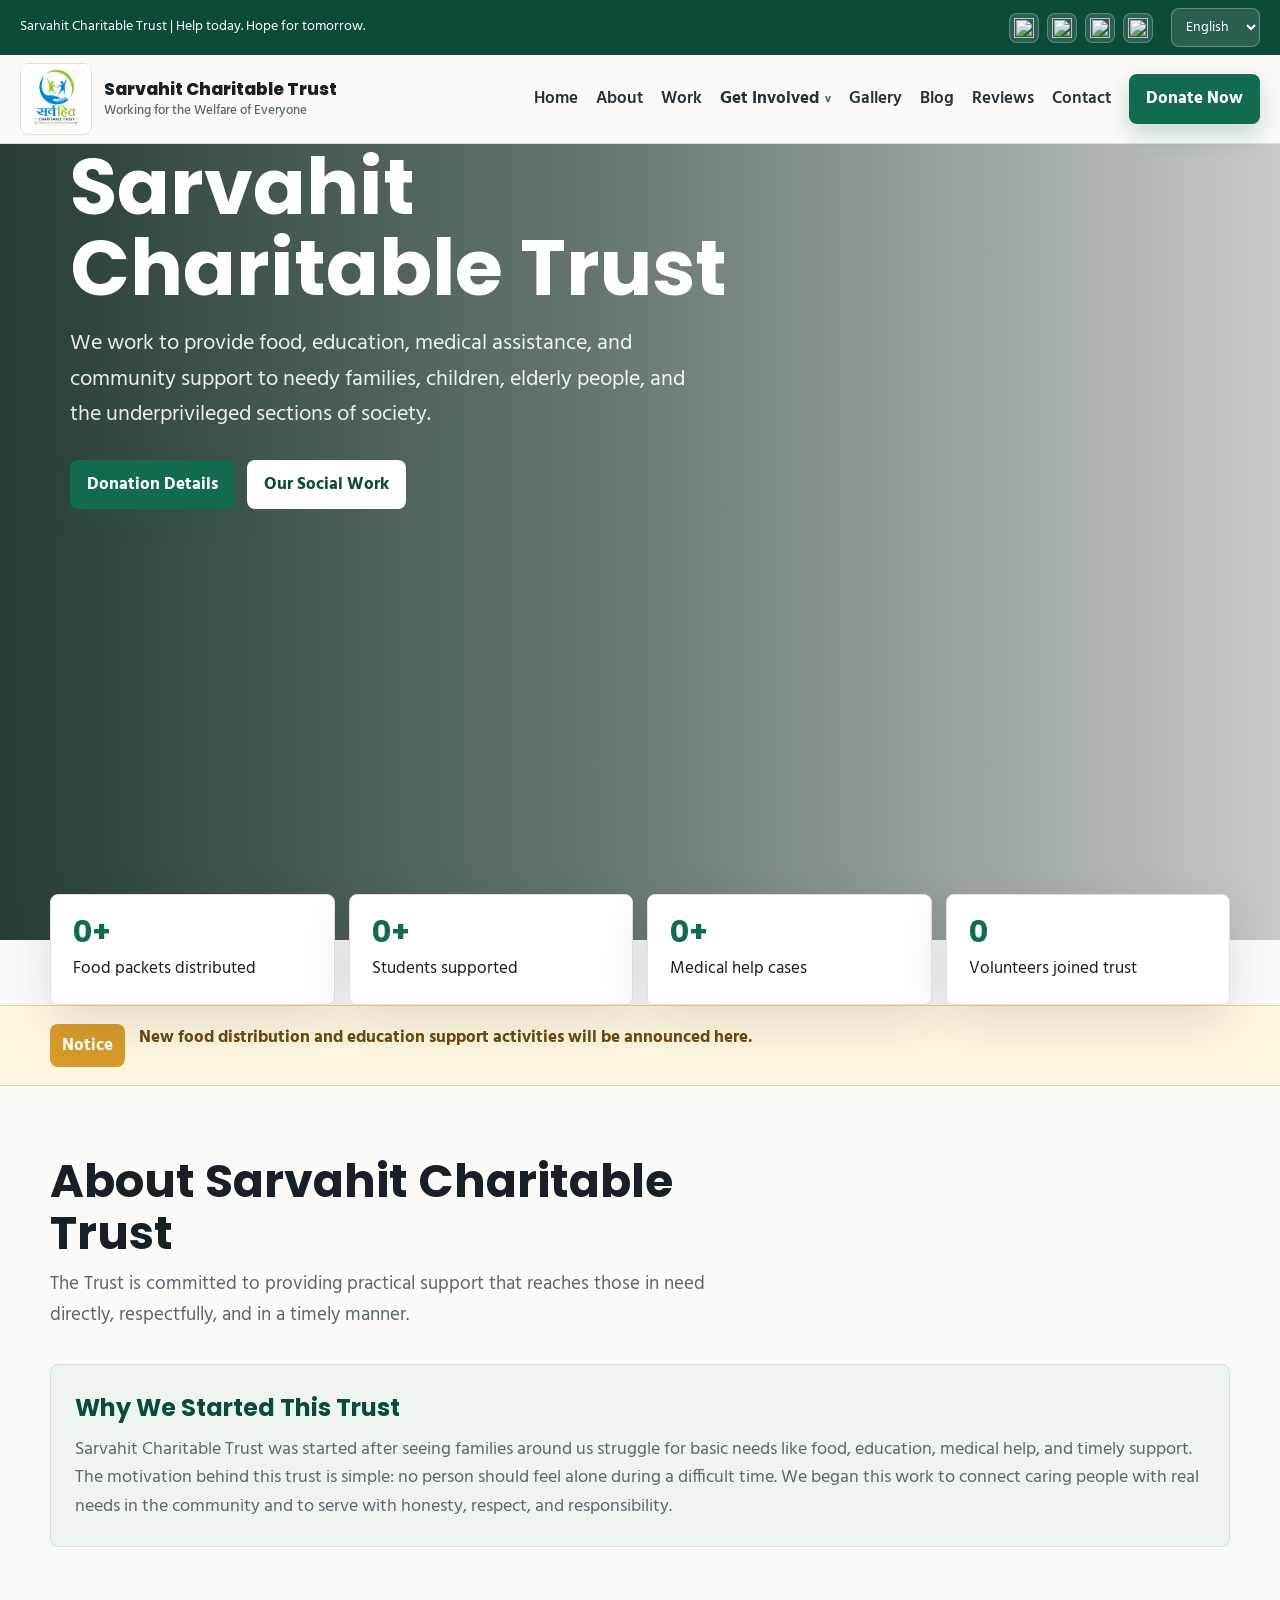
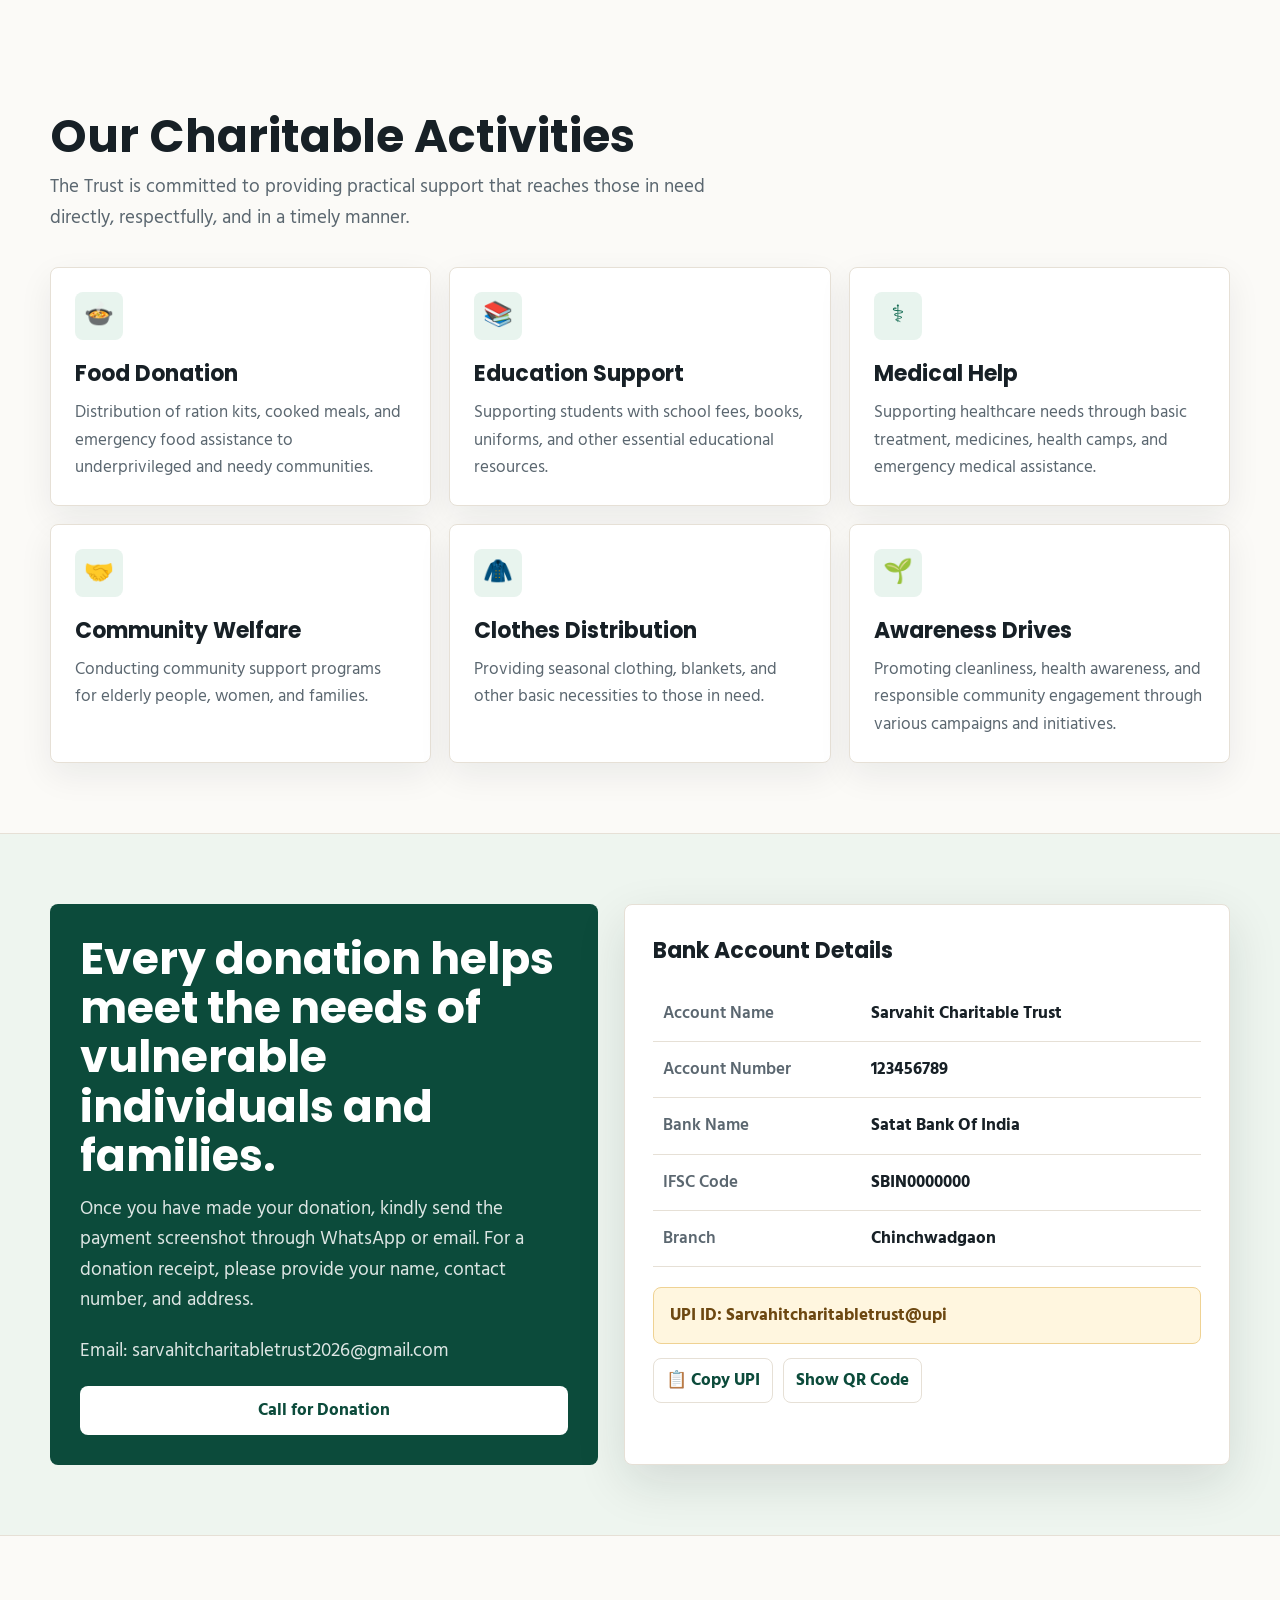
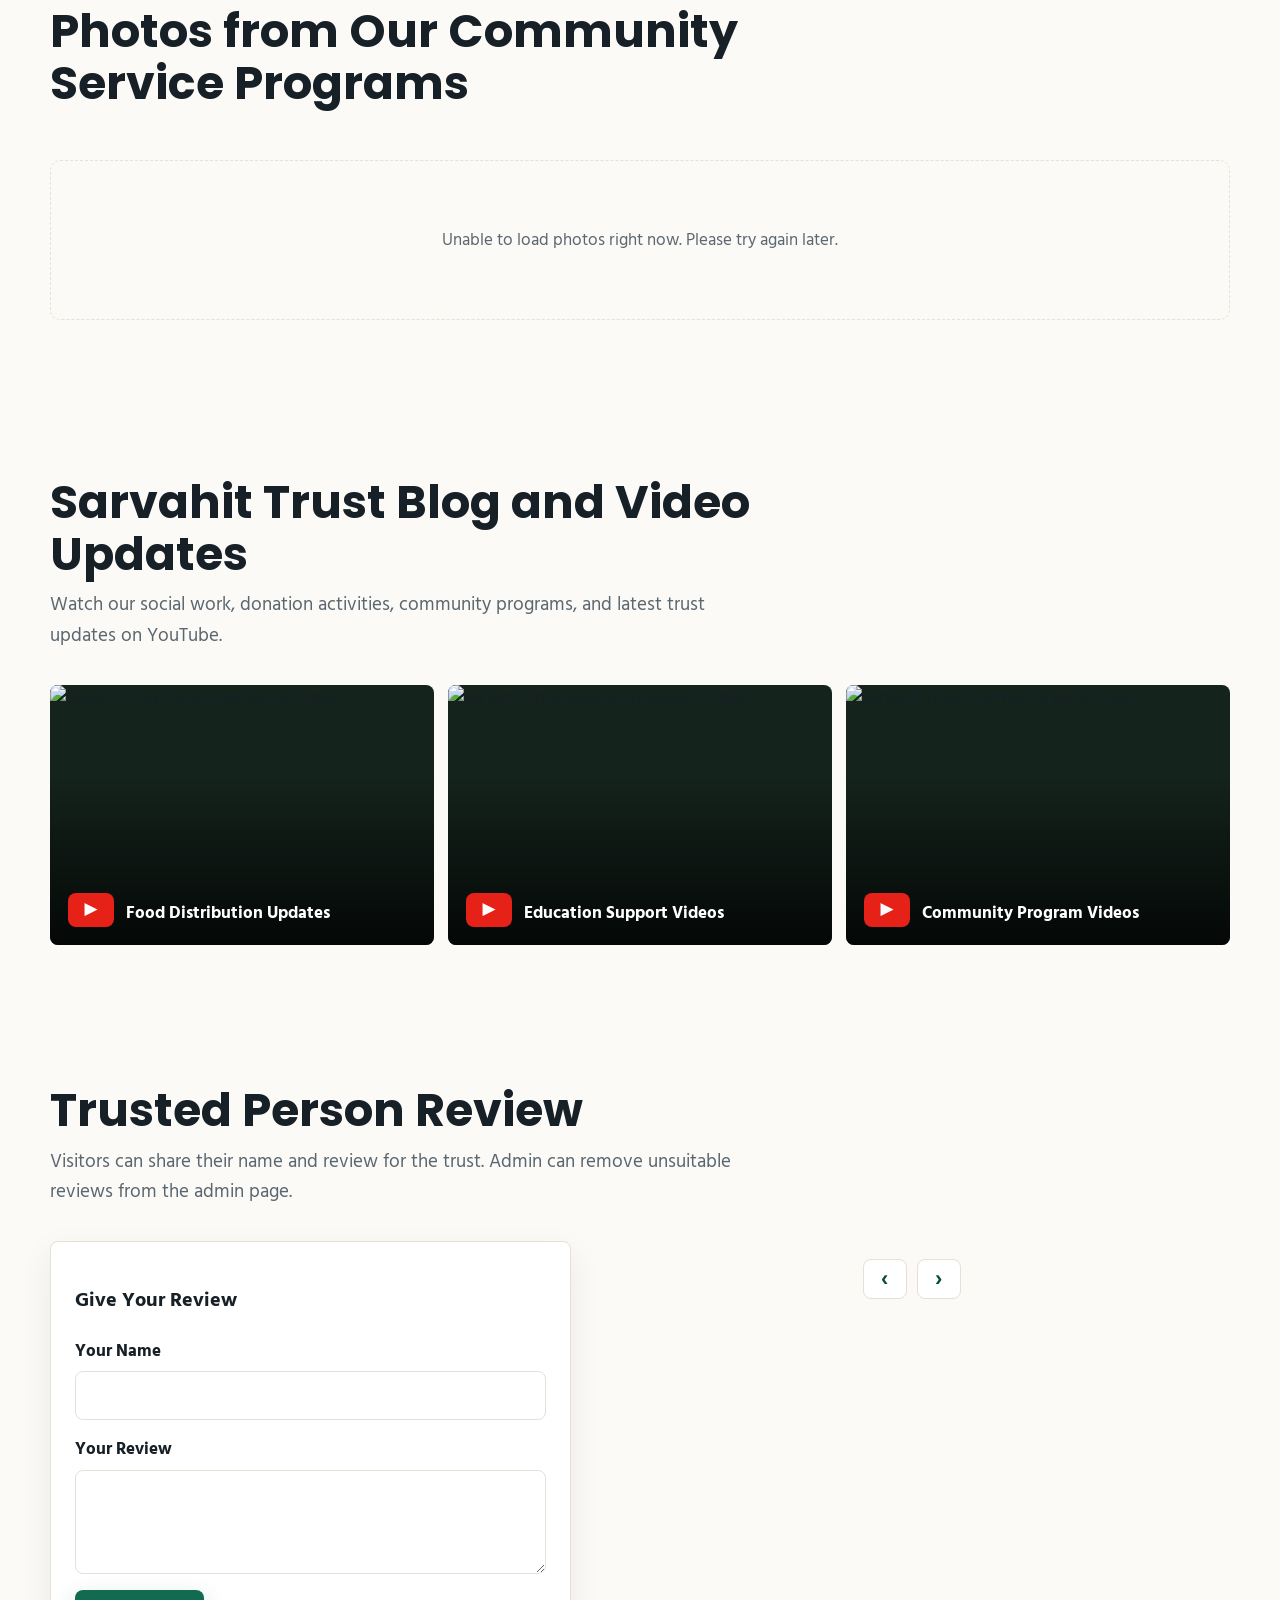
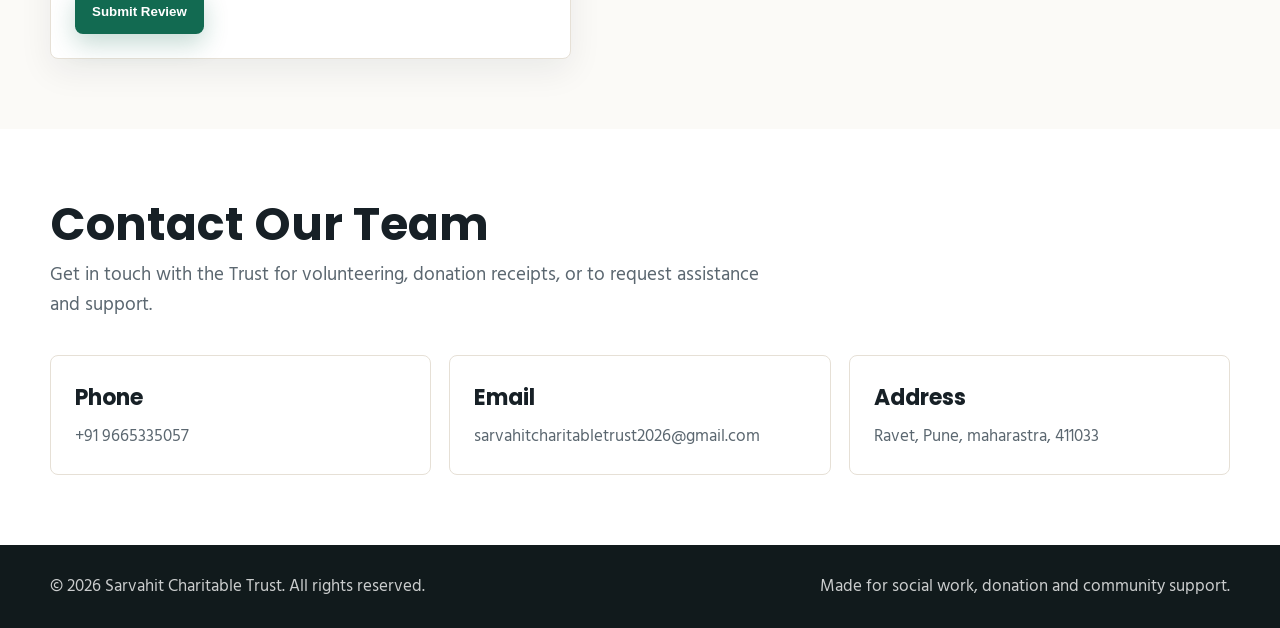
==== outputs/index.html @ 6c719c3c "Update Update" ====
<!DOCTYPE html>
<html lang="hi">
<head>
  <meta charset="UTF-8" />
  <meta name="viewport" content="width=device-width, initial-scale=1.0" />
  <title>Sarvahit Charitable Trust</title>
  <meta name="description" content="Sarvahit Charitable Trust - social work, education support, food donation, health help, and community welfare." />
  <link rel="preconnect" href="https://fonts.googleapis.com">
  <link rel="preconnect" href="https://fonts.gstatic.com" crossorigin>
  <link href="https://fonts.googleapis.com/css2?family=Hind:wght@400;500;600;700&family=Poppins:wght@500;600;700;800&display=swap" rel="stylesheet">
  <style>
    :root {
      --ink: #172026;
      --muted: #5b6770;
      --paper: #fbfaf7;
      --panel: #ffffff;
      --green: #126a51;
      --green-dark: #0c4b3b;
      --gold: #d89a2b;
      --rose: #b94b5f;
      --line: #e6e0d6;
      --shadow: 0 18px 50px rgba(20, 30, 36, 0.12);
    }

    * {
      box-sizing: border-box;
    }

    html {
      scroll-behavior: smooth;
    }

    body {
      margin: 0;
      color: var(--ink);
      background: var(--paper);
      font-family: "Hind", system-ui, sans-serif;
      font-size: 17px;
      line-height: 1.6;
    }

    a {
      color: inherit;
      text-decoration: none;
      transition: color 0.2s ease, background-color 0.2s ease, border-color 0.2s ease, transform 0.2s ease;
    }

    a:hover,
    a:focus {
      color: var(--green);
      outline: none;
    }

    .topbar {
      background: var(--green-dark);
      color: #fff;
      font-size: 14px;
      padding: 8px 20px;
    }

    .topbar-inner {
      max-width: 1408px;
      margin: 0 auto;
      display: flex;
      align-items: center;
      justify-content: space-between;
      gap: 14px;
    }

    header {
      position: sticky;
      top: 0;
      z-index: 20;
      background: rgba(251, 250, 247, 0.92);
      backdrop-filter: blur(14px);
      border-bottom: 1px solid var(--line);
      overflow: visible;
    }

    .nav-logo {
      width: 72px;
      height: 72px;
      display: block;
      object-fit: contain;
      padding: 4px;
      border: 1px solid var(--line);
      border-radius: 8px;
      background: #fff;
      flex: 0 0 auto;
    }

    .nav {
      max-width: 1408px;
      margin: 0 auto;
      padding: 8px 20px;
      display: flex;
      align-items: center;
      justify-content: space-between;
      gap: 18px;
    }

    .brand {
      display: flex;
      align-items: center;
      gap: 12px;
      font-family: "Poppins", system-ui, sans-serif;
      font-weight: 800;
      letter-spacing: 0;
    }

    .brand small {
      display: block;
      font-family: "Hind", system-ui, sans-serif;
      font-weight: 500;
      color: var(--muted);
      font-size: 13px;
      margin-top: -2px;
    }

    .nav-links {
      display: flex;
      align-items: center;
      gap: 18px;
      color: #263238;
      font-weight: 600;
      white-space: nowrap;
    }

    .dropdown {
      position: relative;
    }

    .dropdown summary {
      min-height: 44px;
      display: inline-flex;
      align-items: center;
      gap: 6px;
      list-style: none;
      cursor: pointer;
      font-weight: 700;
      transition: color 0.2s ease, background-color 0.2s ease;
    }

    .dropdown:hover summary,
    .dropdown:focus-within summary {
      color: var(--green);
    }

    .dropdown:hover .dropdown-menu,
    .dropdown:focus-within .dropdown-menu,
    .dropdown[open] .dropdown-menu {
      display: grid;
    }

    .dropdown summary::-webkit-details-marker {
      display: none;
    }

    .dropdown summary::after {
      content: "v";
      color: var(--green);
      font-size: 11px;
      line-height: 1;
    }

    .dropdown-menu {
      position: absolute;
      top: 100%;
      left: 0;
      min-width: 190px;
      padding: 8px;
      display: none;
      gap: 4px;
      background: #fff;
      border: 1px solid var(--line);
      border-radius: 8px;
      box-shadow: var(--shadow);
      z-index: 30;
    }

    .dropdown-menu a {
      display: block;
      padding: 10px 12px;
      border-radius: 6px;
      color: var(--ink);
      font-weight: 700;
    }

    .dropdown-menu a:hover,
    .dropdown-menu a:focus {
      background: #eef5ef;
      color: var(--green-dark);
      outline: none;
    }

    .dropdown-menu a.is-disabled {
      color: #9aa3a8;
      background: #f3f1ed;
      pointer-events: none;
      cursor: not-allowed;
    }

    .social-links {
      display: inline-flex;
      align-items: center;
      gap: 8px;
    }

    .topbar-actions {
      display: inline-flex;
      align-items: center;
      gap: 18px;
      margin-left: auto;
    }

    .social-icon {
      width: 34px;
      height: 34px;
      border-radius: 8px;
      display: inline-grid;
      place-items: center;
      background: #fff;
      border: 1px solid var(--line);
      color: var(--green-dark);
      font-family: "Poppins", system-ui, sans-serif;
      font-size: 14px;
      font-weight: 800;
      line-height: 1;
    }

    .social-icon img {
      display: block;
      width: 22px;
      height: 22px;
      object-fit: contain;
    }

    .topbar .social-icon {
      width: 30px;
      height: 30px;
      background: rgba(255, 255, 255, 0.12);
      border-color: rgba(255, 255, 255, 0.25);
      color: #fff;
    }

    .topbar .social-icon img {
      width: 20px;
      height: 20px;
    }

    .language-select {
      border: 1px solid rgba(255, 255, 255, 0.28);
      border-radius: 8px;
      min-height: 34px;
      padding: 6px 10px;
      background: rgba(255, 255, 255, 0.12);
      color: #fff;
      font-weight: 800;
      white-space: nowrap;
      font: inherit;
    }

    .language-select:hover,
    .language-select:focus {
      background: #fff;
      color: var(--green-dark);
      outline: none;
    }

    .language-select option {
      color: var(--ink);
    }

    .social-icon:hover,
    .social-icon:focus {
      background: var(--green);
      color: #fff;
      outline: none;
    }

    .btn {
      min-height: 44px;
      display: inline-flex;
      align-items: center;
      justify-content: center;
      gap: 8px;
      border-radius: 8px;
      padding: 10px 16px;
      font-weight: 700;
      border: 1px solid transparent;
      cursor: pointer;
      transition: color 0.2s ease, background-color 0.2s ease, border-color 0.2s ease, transform 0.2s ease, box-shadow 0.2s ease;
    }

    .btn-primary {
      background: var(--green);
      color: #fff;
      box-shadow: 0 10px 24px rgba(18, 106, 81, 0.24);
    }

    .btn:hover,
    .btn:focus,
    button:hover,
    button:focus {
      transform: translateY(-1px);
      outline: none;
    }

    .btn-primary:hover,
    .btn-primary:focus {
      background: var(--green-dark);
      color: #fff;
      box-shadow: 0 14px 28px rgba(18, 106, 81, 0.28);
    }

    .btn-light {
      background: #fff;
      color: var(--green-dark);
      border-color: rgba(255, 255, 255, 0.55);
    }

    .btn-light:hover,
    .btn-light:focus {
      background: #fff6df;
      color: var(--green-dark);
      border-color: var(--gold);
    }

    .hero {
      min-height: calc(100vh - 104px);
      display: grid;
      align-items: start;
      position: relative;
      overflow: hidden;
      background:
        linear-gradient(90deg, rgba(10, 34, 29, 0.88), rgba(10, 34, 29, 0.62) 46%, rgba(10, 34, 29, 0.22)),
        url("https://images.unsplash.com/photo-1488521787991-ed7bbaae773c?auto=format&fit=crop&w=1800&q=82") center/cover;
      color: #fff;
    }

    .hero-inner {
      width: min(1180px, 100%);
      margin: 0 auto;
      padding: 26px 20px 44px;
      transform: translateY(-15vh);
    }

    .hero-content {
      max-width: 720px;
    }

    .hero-logo {
      position: absolute;
      top: 24px;
      left: max(20px, calc(50% - 590px));
      width: 154px;
      height: 154px;
      display: block;
      object-fit: contain;
      margin: 0;
      padding: 7px;
      border-radius: 8px;
      background: #fff;
      border: 2px solid rgba(255, 255, 255, 0.8);
      box-shadow: 0 12px 30px rgba(0, 0, 0, 0.22);
    }

    .eyebrow {
      display: inline-flex;
      align-items: center;
      gap: 8px;
      color: #ffe3a3;
      font-weight: 700;
      margin-bottom: 14px;
    }

    .hero h1 {
      font-family: "Poppins", system-ui, sans-serif;
      font-size: clamp(42px, 7vw, 78px);
      line-height: 1.04;
      margin: 0 0 18px;
      letter-spacing: 0;
    }

    .hero p {
      font-size: 22px;
      max-width: 640px;
      margin: 0 0 28px;
      color: rgba(255, 255, 255, 0.9);
    }

    .hero-actions {
      display: flex;
      flex-wrap: wrap;
      gap: 12px;
    }

    section {
      padding: 70px 20px;
    }

    .wrap {
      max-width: 1180px;
      margin: 0 auto;
    }

    .section-head {
      max-width: 720px;
      margin-bottom: 34px;
    }

    .section-head h2 {
      font-family: "Poppins", system-ui, sans-serif;
      font-size: clamp(30px, 4vw, 46px);
      line-height: 1.12;
      margin: 0 0 10px;
      letter-spacing: 0;
    }

    .section-head p {
      margin: 0;
      color: var(--muted);
      font-size: 19px;
    }

    .stats {
      display: grid;
      grid-template-columns: repeat(4, 1fr);
      gap: 14px;
      margin-top: -46px;
      position: relative;
      z-index: 4;
    }

    .stat {
      background: var(--panel);
      border: 1px solid var(--line);
      border-radius: 8px;
      box-shadow: var(--shadow);
      padding: 22px;
    }

    .stat strong {
      display: block;
      font-family: "Poppins", system-ui, sans-serif;
      font-size: 30px;
      color: var(--green);
      line-height: 1;
      margin-bottom: 8px;
    }

    .work-grid {
      display: grid;
      grid-template-columns: repeat(3, 1fr);
      gap: 18px;
    }

    .about-story {
      background: #eef5ef;
      border: 1px solid #cfe2d7;
      border-radius: 8px;
      padding: 24px;
      margin-bottom: 24px;
    }

    .about-story h3 {
      font-family: "Poppins", system-ui, sans-serif;
      margin: 0 0 8px;
      font-size: 24px;
      letter-spacing: 0;
      color: var(--green-dark);
    }

    .about-story p {
      margin: 0;
      color: var(--muted);
      font-size: 18px;
    }

    .work-card {
      background: var(--panel);
      border: 1px solid var(--line);
      border-radius: 8px;
      padding: 24px;
      min-height: 220px;
      box-shadow: 0 12px 34px rgba(20, 30, 36, 0.07);
    }

    .icon {
      width: 48px;
      height: 48px;
      border-radius: 8px;
      display: grid;
      place-items: center;
      background: #e8f4ee;
      color: var(--green);
      font-size: 24px;
      margin-bottom: 16px;
    }

    .work-card h3,
    .donation-box h3,
    .contact-box h3 {
      font-family: "Poppins", system-ui, sans-serif;
      margin: 0 0 8px;
      font-size: 22px;
      letter-spacing: 0;
    }

    .work-card p {
      margin: 0;
      color: var(--muted);
    }

    .donation-band {
      background: #eef5ef;
      border-top: 1px solid var(--line);
      border-bottom: 1px solid var(--line);
    }

    .donation-layout {
      display: grid;
      grid-template-columns: 0.95fr 1.05fr;
      gap: 26px;
      align-items: stretch;
    }

    .donation-note {
      background: var(--green-dark);
      color: #fff;
      border-radius: 8px;
      padding: 30px;
      display: flex;
      flex-direction: column;
      justify-content: space-between;
      min-height: 360px;
    }

    .donation-note h2 {
      font-family: "Poppins", system-ui, sans-serif;
      font-size: clamp(30px, 4vw, 44px);
      line-height: 1.12;
      margin: 0 0 14px;
      letter-spacing: 0;
    }

    .donation-note p {
      color: rgba(255, 255, 255, 0.86);
      margin: 0 0 20px;
      font-size: 19px;
    }

    .donation-box {
      background: var(--panel);
      border: 1px solid var(--line);
      border-radius: 8px;
      box-shadow: var(--shadow);
      padding: 28px;
    }

    .bank-table {
      width: 100%;
      border-collapse: collapse;
      margin: 18px 0 20px;
      overflow-wrap: anywhere;
    }

    .bank-table th,
    .bank-table td {
      text-align: left;
      padding: 14px 10px;
      border-bottom: 1px solid var(--line);
      vertical-align: top;
    }

    .bank-table th {
      width: 38%;
      color: var(--muted);
      font-weight: 600;
    }

    .bank-table td {
      font-weight: 700;
    }

    .upi {
      background: #fff6df;
      border: 1px solid #efd293;
      border-radius: 8px;
      padding: 14px 16px;
      font-weight: 700;
      color: #6d4811;
    }

    .payment-actions {
      display: flex;
      flex-wrap: wrap;
      gap: 10px;
      margin-top: 14px;
    }

    .copy-btn,
    .qr-btn {
      min-height: 40px;
      border-radius: 8px;
      border: 1px solid var(--line);
      background: #fff;
      color: var(--green-dark);
      padding: 8px 12px;
      cursor: pointer;
      font: inherit;
      font-weight: 700;
    }

    .copy-btn:hover,
    .copy-btn:focus,
    .qr-btn:hover,
    .qr-btn:focus {
      background: var(--green);
      color: #fff;
      outline: none;
    }

    .notice-band {
      background: #fff6df;
      border-top: 1px solid #efd293;
      border-bottom: 1px solid #efd293;
      padding: 18px 20px;
    }

    .notice-box {
      max-width: 1180px;
      margin: 0 auto;
      display: grid;
      grid-template-columns: auto 1fr;
      gap: 14px;
      align-items: start;
    }

    .notice-label {
      background: var(--gold);
      color: #fff;
      border-radius: 8px;
      padding: 8px 12px;
      font-weight: 800;
    }

    .notice-text {
      margin: 0;
      color: #6d4811;
      font-weight: 700;
    }

    .review-grid {
      display: grid;
      grid-template-columns: repeat(3, 1fr);
      gap: 18px;
    }

    .review-viewer {
      display: grid;
      gap: 14px;
    }

    .review-controls {
      display: flex;
      justify-content: center;
      gap: 10px;
      margin-top: 4px;
    }

    .review-arrow {
      width: 44px;
      height: 40px;
      border: 1px solid var(--line);
      border-radius: 8px;
      background: #fff;
      color: var(--green-dark);
      cursor: pointer;
      font-size: 22px;
      font-weight: 800;
      line-height: 1;
    }

    .review-arrow:hover,
    .review-arrow:focus {
      background: var(--green);
      color: #fff;
      outline: none;
    }

    .review-layout {
      display: grid;
      grid-template-columns: 0.9fr 1.1fr;
      gap: 22px;
      align-items: start;
    }

    .review-card {
      background: #fff;
      border: 1px solid var(--line);
      border-radius: 8px;
      padding: 24px;
      box-shadow: 0 12px 34px rgba(20, 30, 36, 0.07);
    }

    .review-card p {
      margin: 0 0 14px;
      color: var(--muted);
    }

    .review-card strong {
      color: var(--green-dark);
      font-family: "Poppins", system-ui, sans-serif;
    }

    .review-form-box {
      background: #fff;
      border: 1px solid var(--line);
      border-radius: 8px;
      box-shadow: 0 12px 34px rgba(20, 30, 36, 0.07);
      padding: 24px;
    }

    .qr-preview {
      width: min(260px, 100%);
      display: block;
      margin: 8px auto 0;
      border: 1px solid var(--line);
      border-radius: 8px;
      background: #fff;
      padding: 12px;
    }

    .donation-steps {
      display: grid;
      grid-template-columns: repeat(3, 1fr);
      gap: 8px;
      margin-bottom: 22px;
    }

    .donation-step {
      padding: 10px;
      border: 1px solid var(--line);
      border-radius: 8px;
      background: #f4f5f2;
      color: var(--muted);
      text-align: center;
      font-weight: 800;
      font-size: 14px;
    }

    .donation-step.is-active {
      background: var(--green);
      border-color: var(--green);
      color: #fff;
    }

    .donation-panel[hidden] {
      display: none;
    }

    .donor-summary {
      padding: 14px 16px;
      margin-bottom: 16px;
      border-left: 4px solid var(--gold);
      background: #fff6df;
      border-radius: 8px;
    }

    .donor-summary strong {
      color: var(--green-dark);
    }

    .payment-grid {
      display: grid;
      grid-template-columns: minmax(0, 1fr) 220px;
      gap: 20px;
      align-items: start;
    }

    .payment-grid .qr-preview {
      margin: 18px auto 0;
    }

    .proof-upload {
      display: grid;
      gap: 8px;
      margin-top: 20px;
      padding: 16px;
      border: 1px solid var(--line);
      border-radius: 8px;
      background: #f7f8f5;
      font-weight: 700;
    }

    .proof-upload input {
      width: 100%;
      padding: 10px;
      border: 1px solid var(--line);
      border-radius: 8px;
      background: #fff;
      font: inherit;
    }

    .donation-status {
      display: none;
      margin-top: 14px;
      padding: 12px 14px;
      border-radius: 8px;
      background: #edf7ef;
      color: var(--green-dark);
      font-weight: 800;
      text-align: center;
    }

    .certificate-ready {
      padding: 28px 18px;
      border: 2px solid var(--gold);
      border-radius: 8px;
      background: #fffdf7;
      text-align: center;
    }

    .certificate-ready h3 {
      color: var(--green-dark);
      font-size: 28px;
      margin-bottom: 10px;
    }

    .modal-overlay {
      position: fixed;
      inset: 0;
      z-index: 100;
      display: grid;
      place-items: center;
      padding: 20px;
      background: rgba(17, 26, 28, 0.64);
    }

    .modal-overlay[hidden] {
      display: none;
    }

    .modal-window {
      width: min(780px, 100%);
      max-height: min(86vh, 760px);
      overflow: auto;
      background: var(--panel);
      border-radius: 8px;
      box-shadow: 0 24px 70px rgba(0, 0, 0, 0.28);
      border: 1px solid var(--line);
    }

    .modal-head {
      position: sticky;
      top: 0;
      z-index: 1;
      display: flex;
      align-items: center;
      justify-content: space-between;
      gap: 14px;
      padding: 18px 22px;
      background: #fff;
      border-bottom: 1px solid var(--line);
    }

    .modal-head h2 {
      font-family: "Poppins", system-ui, sans-serif;
      font-size: 24px;
      line-height: 1.2;
      margin: 0;
      letter-spacing: 0;
    }

    .modal-close {
      width: 40px;
      height: 40px;
      border: 1px solid var(--line);
      border-radius: 8px;
      background: #fff;
      color: var(--ink);
      cursor: pointer;
      font-size: 22px;
      line-height: 1;
    }

    .modal-body {
      padding: 22px;
    }

    .form-grid {
      display: grid;
      grid-template-columns: 1fr 1fr;
      gap: 16px;
    }

    .form-grid label {
      display: grid;
      gap: 6px;
      font-weight: 700;
    }

    .form-grid input,
    .form-grid select,
    .form-grid textarea {
      width: 100%;
      min-height: 46px;
      border: 1px solid var(--line);
      border-radius: 8px;
      padding: 10px 12px;
      font: inherit;
      color: var(--ink);
      background: #fff;
    }

    .form-grid textarea {
      min-height: 104px;
      resize: vertical;
    }

    .full {
      grid-column: 1 / -1;
    }

    .save-message {
      display: none;
      position: fixed;
      top: 50%;
      left: 50%;
      z-index: 140;
      width: min(420px, calc(100% - 32px));
      transform: translate(-50%, -50%);
      padding: 22px 24px;
      border-radius: 8px;
      background: #e8f4ee;
      border: 1px solid #bddcc8;
      color: var(--green-dark);
      box-shadow: var(--shadow);
      font-weight: 700;
      text-align: center;
    }

    .owner-list {
      display: grid;
      gap: 10px;
      margin-top: 16px;
    }

    .owner-item {
      border: 1px solid var(--line);
      border-radius: 8px;
      padding: 12px;
      background: #fff;
      color: var(--muted);
    }

    .owner-item strong {
      color: var(--ink);
    }

    .owner-item-top {
      display: flex;
      align-items: flex-start;
      justify-content: space-between;
      gap: 12px;
      margin-bottom: 4px;
    }

    .delete-volunteer {
      border: 1px solid #e4b8b8;
      border-radius: 8px;
      background: #fff4f4;
      color: #9b1c1c;
      padding: 7px 10px;
      cursor: pointer;
      font: inherit;
      font-weight: 700;
      line-height: 1;
    }

    .delete-volunteer:hover,
    .delete-volunteer:focus {
      background: #9b1c1c;
      color: #fff;
      outline: none;
    }

    .footer-action {
      border: 1px solid rgba(255, 255, 255, 0.22);
      border-radius: 8px;
      background: transparent;
      color: rgba(255, 255, 255, 0.78);
      padding: 8px 12px;
      cursor: pointer;
      font: inherit;
      transition: color 0.2s ease, background-color 0.2s ease, border-color 0.2s ease;
    }

    .footer-action:hover,
    .footer-action:focus {
      background: #fff;
      color: var(--green-dark);
      border-color: #fff;
      outline: none;
    }

    .gallery {
      display: grid;
      grid-template-columns: 1.2fr 0.8fr 1fr;
      gap: 14px;
    }

    .drive-gallery {
      width: 100%;
      display: grid;
      grid-template-columns: repeat(5, minmax(0, 1fr));
      gap: 24px 18px;
      align-items: start;
    }

    .drive-gallery-card {
      min-width: 0;
      position: relative;
      overflow: hidden;
      border: 1px solid var(--line);
      border-radius: 14px;
      background: #fff;
      box-shadow: 0 5px 18px rgba(0, 0, 0, 0.08);
    }

    .drive-gallery-stage {
      position: relative;
      width: 100%;
      aspect-ratio: 1.35 / 1;
      background: #eef1ee;
      overflow: hidden;
      cursor: default;
    }

    .drive-gallery-image {
      width: 100%;
      height: 100%;
      display: block;
      object-fit: cover;
      user-select: none;
      -webkit-user-drag: none;
      transition: transform 0.18s ease;
    }

    .drive-gallery-stage:hover .drive-gallery-image {
      transform: scale(1.015);
    }

    .drive-gallery-arrow {
      position: absolute;
      top: 50%;
      transform: translateY(-50%);
      width: 38px;
      height: 38px;
      padding: 0;
      border: 0;
      border-radius: 50%;
      display: grid;
      place-items: center;
      background: rgba(255, 255, 255, 0.96);
      color: #173d2c;
      font-size: 29px;
      font-weight: 400;
      line-height: 1;
      cursor: pointer;
      box-shadow: 0 3px 12px rgba(0, 0, 0, 0.22);
      z-index: 3;
    }

    .drive-gallery-arrow.prev {
      left: 8px;
    }

    .drive-gallery-arrow.next {
      right: 8px;
    }

    .drive-gallery-arrow:hover,
    .drive-gallery-arrow:focus-visible {
      background: #fff;
      outline: 2px solid var(--gold);
      outline-offset: 2px;
    }

    .drive-gallery-arrow:disabled {
      opacity: 0.38;
      cursor: default;
      outline: none;
    }

    .drive-gallery-info {
      padding: 10px 11px 12px;
      text-align: center;
      background: #fff;
    }

    .drive-gallery-title {
      margin: 0 0 3px;
      color: var(--green-dark);
      font-size: 0.95rem;
      line-height: 1.25;
      font-weight: 800;
      white-space: nowrap;
      overflow: hidden;
      text-overflow: ellipsis;
    }

    .drive-gallery-count {
      margin: 0;
      color: var(--muted);
      font-size: 0.78rem;
    }

    .drive-gallery-message {
      min-height: 160px;
      grid-column: 1 / -1;
      display: grid;
      place-items: center;
      padding: 28px;
      border: 1px dashed var(--line);
      border-radius: 10px;
      color: var(--muted);
      text-align: center;
    }

    .drive-gallery-fallback {
      grid-column: 1 / -1;
      display: block;
      padding: 16px 18px;
      border-radius: 10px;
      background: #f7f8f6;
      color: var(--muted);
      font-size: 0.92rem;
      text-decoration: none;
    }

    /* Full-screen in-page photo viewer */
    .drive-photo-viewer {
      width: min(96vw, 1500px);
      height: min(94vh, 1000px);
      max-width: none;
      max-height: none;
      padding: 0;
      border: 0;
      border-radius: 16px;
      background: #0b0d0c;
      color: #fff;
      overflow: hidden;
    }

    .drive-photo-viewer::backdrop {
      background: rgba(0, 0, 0, 0.88);
      backdrop-filter: blur(3px);
    }

    .drive-photo-viewer-shell {
      position: relative;
      width: 100%;
      height: 100%;
      display: grid;
      grid-template-rows: 1fr auto;
      min-height: 0;
    }

    .drive-photo-viewer-stage {
      position: relative;
      min-height: 0;
      display: grid;
      place-items: center;
      padding: 58px 76px 18px;
    }

    .drive-photo-viewer-image {
      display: block;
      width: auto;
      height: auto;
      max-width: 100%;
      max-height: 100%;
      object-fit: contain;
      user-select: none;
      -webkit-user-drag: none;
      border-radius: 6px;
      box-shadow: 0 12px 45px rgba(0, 0, 0, 0.35);
    }

    .drive-photo-viewer-close,
    .drive-photo-viewer-arrow {
      position: absolute;
      z-index: 4;
      display: grid;
      place-items: center;
      border: 0;
      cursor: pointer;
      color: #fff;
      background: rgba(0, 0, 0, 0.52);
      box-shadow: 0 4px 16px rgba(0, 0, 0, 0.28);
      transition: background 0.16s ease, transform 0.16s ease;
    }

    .drive-photo-viewer-close:hover,
    .drive-photo-viewer-close:focus-visible,
    .drive-photo-viewer-arrow:hover,
    .drive-photo-viewer-arrow:focus-visible {
      background: rgba(255, 255, 255, 0.18);
      outline: 2px solid rgba(255, 255, 255, 0.8);
      outline-offset: 2px;
    }

    .drive-photo-viewer-close {
      top: 14px;
      right: 14px;
      width: 44px;
      height: 44px;
      border-radius: 50%;
      font-size: 29px;
      line-height: 1;
    }

    .drive-photo-viewer-arrow {
      top: 50%;
      transform: translateY(-50%);
      width: 50px;
      height: 64px;
      border-radius: 14px;
      font-size: 43px;
      line-height: 1;
    }

    .drive-photo-viewer-arrow.prev {
      left: 14px;
    }

    .drive-photo-viewer-arrow.next {
      right: 14px;
    }

    .drive-photo-viewer-arrow:disabled {
      opacity: 0.3;
      cursor: default;
      outline: none;
    }

    .drive-photo-viewer-info {
      min-width: 0;
      padding: 11px 20px 15px;
      text-align: center;
      background: rgba(0, 0, 0, 0.58);
      border-top: 1px solid rgba(255, 255, 255, 0.09);
    }

    .drive-photo-viewer-title {
      margin: 0 0 3px;
      color: #fff;
      font-size: 0.98rem;
      font-weight: 800;
      white-space: nowrap;
      overflow: hidden;
      text-overflow: ellipsis;
    }

    .drive-photo-viewer-count {
      margin: 0;
      color: rgba(255, 255, 255, 0.72);
      font-size: 0.82rem;
    }

    @media (max-width: 620px) {
      .drive-photo-viewer {
        width: 100vw;
        height: 100vh;
        border-radius: 0;
      }

      .drive-photo-viewer-stage {
        padding: 58px 48px 12px;
      }

      .drive-photo-viewer-arrow {
        width: 42px;
        height: 54px;
        font-size: 35px;
        border-radius: 12px;
      }

      .drive-photo-viewer-arrow.prev {
        left: 7px;
      }

      .drive-photo-viewer-arrow.next {
        right: 7px;
      }
    }

    .gallery figure {
      margin: 0;
      min-height: 240px;
      border-radius: 8px;
      overflow: hidden;
      position: relative;
      background: #ddd;
      cursor: pointer;
    }

    .gallery figure:focus {
      outline: 3px solid var(--gold);
      outline-offset: 3px;
    }

    .gallery figure:first-child {
      grid-row: span 2;
      min-height: 494px;
    }

    .gallery img {
      width: 100%;
      height: 100%;
      object-fit: cover;
      display: block;
    }

    .gallery figcaption {
      position: absolute;
      left: 0;
      right: 0;
      bottom: 0;
      padding: 18px;
      color: #fff;
      font-weight: 700;
      background: linear-gradient(transparent, rgba(0, 0, 0, 0.72));
    }

    .blog-gallery {
      display: grid;
      grid-template-columns: repeat(3, minmax(0, 1fr));
      gap: 14px;
    }

    .blog-item {
      position: relative;
      min-height: 260px;
      overflow: hidden;
      border-radius: 8px;
      background: #14231c;
    }

    .blog-item img {
      width: 100%;
      height: 100%;
      min-height: 260px;
      display: block;
      object-fit: cover;
      transition: transform 0.25s ease;
    }

    .blog-item:hover img,
    .blog-item:focus img {
      transform: scale(1.04);
    }

    .blog-overlay {
      position: absolute;
      inset: 0;
      display: flex;
      align-items: flex-end;
      gap: 12px;
      padding: 18px;
      color: #fff;
      font-weight: 800;
      background: linear-gradient(transparent 35%, rgba(0, 0, 0, 0.8));
    }

    .youtube-symbol {
      width: 46px;
      height: 34px;
      display: inline-grid;
      place-items: center;
      flex: 0 0 auto;
      border-radius: 8px;
      background: #e62117;
      color: #fff;
      font-size: 17px;
    }

    .gallery-modal-window {
      width: min(980px, 100%);
    }

    .gallery-viewer {
      display: grid;
      gap: 16px;
    }

    .gallery-viewer img {
      width: 100%;
      max-height: 68vh;
      object-fit: contain;
      display: block;
      border-radius: 8px;
      background: #111a1c;
    }

    .gallery-viewer-caption {
      margin: 0;
      color: var(--muted);
      font-weight: 700;
      text-align: center;
    }

    .gallery-controls {
      display: flex;
      align-items: center;
      justify-content: center;
      gap: 12px;
    }

    .gallery-arrow {
      width: 48px;
      height: 44px;
      border: 1px solid var(--line);
      border-radius: 8px;
      background: #fff;
      color: var(--green-dark);
      cursor: pointer;
      font-size: 24px;
      font-weight: 800;
      line-height: 1;
    }

    .gallery-arrow:hover,
    .gallery-arrow:focus {
      background: var(--green);
      color: #fff;
      outline: none;
    }

    .contact-band {
      background: #fff;
    }

    .contact-grid {
      display: grid;
      grid-template-columns: repeat(3, 1fr);
      gap: 18px;
    }

    .contact-box {
      border: 1px solid var(--line);
      border-radius: 8px;
      padding: 24px;
      background: #fff;
    }

    .contact-box p {
      margin: 0;
      color: var(--muted);
      overflow-wrap: anywhere;
    }

    footer {
      background: #111a1c;
      color: rgba(255, 255, 255, 0.78);
      padding: 28px 20px;
    }

    .footer-inner {
      max-width: 1180px;
      margin: 0 auto;
      display: flex;
      justify-content: space-between;
      gap: 18px;
      flex-wrap: wrap;
    }

    @media (max-width: 900px) {
      .nav {
        align-items: flex-start;
        flex-direction: column;
      }

      .nav-links {
        width: 100%;
        overflow-x: auto;
        padding-bottom: 4px;
      }

      .dropdown-menu {
        position: fixed;
        top: auto;
        left: 20px;
        right: 20px;
        min-width: auto;
      }

      .stats,
      .work-grid,
      .donation-layout,
      .contact-grid,
      .review-layout,
      .review-grid {
        grid-template-columns: 1fr 1fr;
      }

      .donation-layout {
        gap: 18px;
      }

      .gallery {
        grid-template-columns: 1fr 1fr;
      }

      .blog-gallery {
        grid-template-columns: 1fr 1fr;
      }

      .gallery figure:first-child {
        grid-row: auto;
        grid-column: span 2;
        min-height: 320px;
      }
    }

    @media (max-width: 1050px) and (min-width: 621px) {
      .drive-gallery {
        grid-template-columns: repeat(3, minmax(0, 1fr));
      }
    }

    @media (max-width: 620px) {
      .drive-gallery {
        grid-template-columns: repeat(2, minmax(0, 1fr));
        gap: 18px 12px;
      }

      .drive-gallery-arrow {
        width: 34px;
        height: 34px;
        font-size: 25px;
      }

      .drive-gallery-arrow.prev {
        left: 6px;
      }

      .drive-gallery-arrow.next {
        right: 6px;
      }

      body {
        font-size: 16px;
      }

      .topbar {
        font-size: 13px;
      }

      .topbar-inner {
        align-items: flex-start;
        flex-direction: column;
      }

      .brand {
        align-items: center;
      }

      .nav-logo {
        width: 58px;
        height: 58px;
      }

      .nav-links {
        gap: 12px;
        font-size: 15px;
      }

      .hero {
        min-height: 620px;
        background-position: center;
      }

      .hero-inner {
        padding: 26px 18px 54px;
        transform: translateY(-2vh);
      }

      .hero p {
        font-size: 18px;
      }

      section {
        padding: 54px 18px;
      }

      .stats,
      .work-grid,
      .donation-layout,
      .contact-grid,
      .gallery,
      .review-layout,
      .review-grid {
        grid-template-columns: 1fr;
      }

      .notice-box {
        grid-template-columns: 1fr;
      }

      .stats {
        margin-top: 0;
        padding-top: 20px;
      }

      .gallery figure:first-child {
        grid-column: auto;
      }

      .gallery figure,
      .gallery figure:first-child {
        min-height: 260px;
      }

      .bank-table th,
      .bank-table td {
        display: block;
        width: 100%;
        padding: 10px 0;
      }

      .bank-table th {
        border-bottom: 0;
        padding-bottom: 0;
      }

      .modal-overlay {
        padding: 12px;
      }

      .modal-body {
        padding: 18px;
      }

      .form-grid {
        grid-template-columns: 1fr;
      }

      .donation-steps,
      .payment-grid {
        grid-template-columns: 1fr;
      }

      .hero-logo {
        top: 18px;
        left: 18px;
        width: 128px;
        height: 128px;
      }

      .blog-gallery {
        grid-template-columns: 1fr;
      }
    }
  </style>
</head>
<body>
  <div class="topbar">
    <div class="topbar-inner">
      <span>Sarvahit Charitable Trust | Help today. Hope for tomorrow.</span>
      <div class="topbar-actions">
        <div class="social-links" aria-label="Social media links">
          <a class="social-icon" href="https://www.facebook.com/" target="_blank" rel="noopener" aria-label="Facebook" title="Facebook"><img src="https://marketplace.canva.com/KrzKM/MAGzNqKrzKM/1/tl/canva-facebook-logo-MAGzNqKrzKM.png" alt="" /></a>
          <a class="social-icon" href="https://www.instagram.com/sarvahitcharitabletrust2024/" target="_blank" rel="noopener" aria-label="Instagram" title="Instagram"><img src="https://marketplace.canva.com/0Q87E/MAGzNm0Q87E/1/tl/canva-instagram-icon-MAGzNm0Q87E.png" alt="" /></a>
          <a class="social-icon" href="https://www.linkedin.com/" target="_blank" rel="noopener" aria-label="LinkedIn" title="LinkedIn"><img src="https://marketplace.canva.com/NA4A8/MAGzNvNA4A8/1/tl/canva-linkedin-icon-MAGzNvNA4A8.png" alt="" /></a>
          <a class="social-icon" href="https://www.youtube.com/@SarvahitCharitableTrust" target="_blank" rel="noopener" aria-label="YouTube" title="YouTube"><img src="https://marketplace.canva.com/KE6ns/MAElfQKE6ns/1/tl/canva-youtube-logo-MAElfQKE6ns.png" alt="" /></a>
        </div>
        <select class="language-select" id="language-select" aria-label="Select language">
          <option value="en">English</option>
          <option value="mr">Marathi</option>
          <option value="hi">Hindi</option>
        </select>
      </div>
    </div>
  </div>

  <header>
    <nav class="nav" aria-label="Main navigation">
      <a class="brand" href="#home" aria-label="Sarvahit Charitable Trust home">
        <img class="nav-logo" src="https://drive.google.com/thumbnail?id=1I_lCkSE4CkeuXxuXMg8KVJZI_jCKUKDu&amp;sz=w512" alt="Sarvahit Charitable Trust logo" onerror="this.onerror=null;this.src='assets/SarvahitCharitableTrust_Logo.png'" />
        <span>
          Sarvahit Charitable Trust
          <small>Working for the Welfare of Everyone</small>
        </span>
      </a>
      <div class="nav-links">
        <a href="#home">Home</a>
        <a href="#about">About</a>
        <a href="#work">Work</a>
        <details class="dropdown" id="get-involved-dropdown">
          <summary>Get Involved</summary>
          <div class="dropdown-menu">
            <a href="#donor-window" class="involved-option" data-open-modal="donor-window">Donation</a>
            <a href="#volunteer-window" class="involved-option" data-open-modal="volunteer-window">Be a Volunteer</a>
          </div>
        </details>
        <a href="#gallery">Gallery</a>
        <a href="#blog">Blog</a>
        <a href="#reviews">Reviews</a>
        <a href="#contact">Contact</a>
        <a class="btn btn-primary" href="#donor-window" data-open-modal="donor-window">Donate Now</a>
      </div>
    </nav>
  </header>

  <main id="home">
    <section class="hero" aria-label="Sarvahit Charitable Trust introduction">
      <div class="hero-inner">
        <div class="hero-content">
          <div class="eyebrow">Registered charitable work for people in need</div>
          <h1>Sarvahit Charitable Trust</h1>
          <p>We work to provide food, education, medical assistance, and community support to needy families, children, elderly people, and the underprivileged sections of society.</p>
          <div class="hero-actions">
            <a class="btn btn-primary" href="#donor-window" data-open-modal="donor-window">Donation Details</a>
            <a class="btn btn-light" href="#work">Our Social Work</a>
          </div>
        </div>
      </div>
    </section>

    <div class="wrap">
      <div class="stats" aria-label="Trust impact highlights">
        <div class="stat"><strong id="food-count">0+</strong>Food packets distributed</div>
        <div class="stat"><strong id="student-count">0+</strong>Students supported</div>
        <div class="stat"><strong id="medical-count">0+</strong>Medical help cases</div>
        <div class="stat"><strong id="volunteer-count">0</strong>Volunteers joined trust</div>
      </div>
    </div>

    <section class="notice-band" aria-label="Trust notice">
      <div class="notice-box">
        <span class="notice-label" id="notice-title">Notice</span>
        <p class="notice-text" id="notice-text">New food distribution and education support activities will be announced here.</p>
      </div>
    </section>

    <section id="about">
      <div class="wrap">
        <div class="section-head">
          <h2>About Sarvahit Charitable Trust</h2>
          <p>The Trust is committed to providing practical support that reaches those in need directly, respectfully, and in a timely manner.</p>
        </div>
        <div class="about-story">
          <h3>Why We Started This Trust</h3>
          <p>Sarvahit Charitable Trust was started after seeing families around us struggle for basic needs like food, education, medical help, and timely support. The motivation behind this trust is simple: no person should feel alone during a difficult time. We began this work to connect caring people with real needs in the community and to serve with honesty, respect, and responsibility.</p>
        </div>
      </div>
    </section>

    <section id="work">
      <div class="wrap">
        <div class="section-head">
          <h2>Our Charitable Activities</h2>
          <p>The Trust is committed to providing practical support that reaches those in need directly, respectfully, and in a timely manner.</p>
        </div>
        <div class="work-grid">
          <article class="work-card">
            <div class="icon">🍲</div>
            <h3>Food Donation</h3>
            <p>Distribution of ration kits, cooked meals, and emergency food assistance to underprivileged and needy communities.</p>
          </article>
          <article class="work-card">
            <div class="icon">📚</div>
            <h3>Education Support</h3>
            <p>Supporting students with school fees, books, uniforms, and other essential educational resources.</p>
          </article>
          <article class="work-card">
            <div class="icon">⚕</div>
            <h3>Medical Help</h3>
            <p>Supporting healthcare needs through basic treatment, medicines, health camps, and emergency medical assistance.</p>
          </article>
          <article class="work-card">
            <div class="icon">🤝</div>
            <h3>Community Welfare</h3>
            <p>Conducting community support programs for elderly people, women, and families.</p>
          </article>
          <article class="work-card">
            <div class="icon">🧥</div>
            <h3>Clothes Distribution</h3>
            <p>Providing seasonal clothing, blankets, and other basic necessities to those in need.</p>
          </article>
          <article class="work-card">
            <div class="icon">🌱</div>
            <h3>Awareness Drives</h3>
            <p>Promoting cleanliness, health awareness, and responsible community engagement through various campaigns and initiatives.</p>
          </article>
        </div>
      </div>
    </section>

    <section class="donation-band" id="donate">
      <div class="wrap donation-layout">
        <div class="donation-note">
          <div>
            <h2>Every donation helps meet the needs of vulnerable individuals and families.</h2>
            <p>Once you have made your donation, kindly send the payment screenshot through WhatsApp or email. For a donation receipt, please provide your name, contact number, and address.</p>
            <p>Email: <a href="mailto:sarvahitcharitabletrust2026@gmail.com">sarvahitcharitabletrust2026@gmail.com</a></p>
          </div>
          <a class="btn btn-light" href="tel:+919665335057">Call for Donation</a>
        </div>
        <div class="donation-box">
          <h3>Bank Account Details</h3>
          <table class="bank-table" aria-label="Donation bank account details">
            <tr>
              <th>Account Name</th>
              <td>Sarvahit Charitable Trust</td>
            </tr>
            <tr>
              <th>Account Number</th>
              <td>123456789</td>
            </tr>
            <tr>
              <th>Bank Name</th>
              <td>Satat Bank Of India</td>
            </tr>
            <tr>
              <th>IFSC Code</th>
              <td>SBIN0000000</td>
            </tr>
            <tr>
              <th>Branch</th>
              <td>Chinchwadgaon</td>
            </tr>
          </table>
          <div class="upi">UPI ID: <span class="upi-value">Sarvahitcharitabletrust@upi</span></div>
          <div class="payment-actions">
            <button class="copy-btn" type="button" data-copy-upi title="Copy UPI ID">&#128203; Copy UPI</button>
            <button class="qr-btn" type="button" data-open-modal="qr-window">Show QR Code</button>
          </div>
        </div>
      </div>
    </section>

    <section id="gallery">
      <div class="wrap">
        <div class="section-head">
          <h2>Photos from Our Community Service Programs</h2>
          <p>Each work-wise folder is shown as a card. Use the arrows to browse its photos, or double-click a photo to open it in Google Drive.</p>
        </div>
        <div class="drive-gallery" id="social-activity-gallery" aria-live="polite">
          <p class="drive-gallery-message">Loading community service photos...</p>
        </div>
      </div>
    </section>

    <section id="blog">
      <div class="wrap">
        <div class="section-head">
          <h2>Sarvahit Trust Blog and Video Updates</h2>
          <p>Watch our social work, donation activities, community programs, and latest trust updates on YouTube.</p>
        </div>
        <div class="blog-gallery">
          <a class="blog-item" href="https://www.youtube.com/@SarvahitCharitableTrust" target="_blank" rel="noopener">
            <img src="https://images.unsplash.com/photo-1593113598332-cd288d649433?auto=format&fit=crop&w=900&q=82" alt="Sarvahit Trust food distribution video" />
            <span class="blog-overlay"><span class="youtube-symbol">&#9654;</span>Food Distribution Updates</span>
          </a>
          <a class="blog-item" href="https://www.youtube.com/@SarvahitCharitableTrust" target="_blank" rel="noopener">
            <img src="https://images.unsplash.com/photo-1497486751825-1233686d5d80?auto=format&fit=crop&w=900&q=82" alt="Sarvahit Trust education support video" />
            <span class="blog-overlay"><span class="youtube-symbol">&#9654;</span>Education Support Videos</span>
          </a>
          <a class="blog-item" href="https://www.youtube.com/@SarvahitCharitableTrust" target="_blank" rel="noopener">
            <img src="https://images.unsplash.com/photo-1559027615-cd4628902d4a?auto=format&fit=crop&w=900&q=82" alt="Sarvahit Trust community work video" />
            <span class="blog-overlay"><span class="youtube-symbol">&#9654;</span>Community Program Videos</span>
          </a>
        </div>
      </div>
    </section>

    <section id="reviews">
      <div class="wrap">
        <div class="section-head">
          <h2>Trusted Person Review</h2>
          <p>Visitors can share their name and review for the trust. Admin can remove unsuitable reviews from the admin page.</p>
        </div>
        <div class="review-layout">
          <div class="review-form-box">
            <h3>Give Your Review</h3>
            <form id="review-form">
              <div class="form-grid">
                <label class="full">
                  Your Name
                  <input name="name" pattern="[A-Za-z ]+" data-letters-only required />
                </label>
                <label class="full">
                  Your Review
                  <textarea name="review" required></textarea>
                </label>
                <div class="full">
                  <button class="btn btn-primary" type="submit">Submit Review</button>
                </div>
              </div>
            </form>
            <div class="save-message" id="review-message">Review submitted successfully.</div>
          </div>
          <div class="review-viewer">
            <div class="review-grid" id="review-list" aria-live="polite"></div>
            <div class="review-controls" aria-label="Review controls">
              <button class="review-arrow" type="button" id="review-prev" aria-label="Previous reviews">&#8249;</button>
              <button class="review-arrow" type="button" id="review-next" aria-label="Next reviews">&#8250;</button>
            </div>
          </div>
        </div>
      </div>
    </section>

    <section class="contact-band" id="contact">
      <div class="wrap">
        <div class="section-head">
          <h2>Contact Our Team</h2>
          <p>Get in touch with the Trust for volunteering, donation receipts, or to request assistance and support.</p>
        </div>
        <div class="contact-grid">
          <div class="contact-box">
            <h3>Phone</h3>
            <p><a href="tel:+919665335057">+91 9665335057</a></p>
          </div>
          <div class="contact-box">
            <h3>Email</h3>
            <p><a href="mailto:sarvahitcharitabletrust2026@gmail.com">sarvahitcharitabletrust2026@gmail.com</a></p>
          </div>
          <div class="contact-box">
            <h3>Address</h3>
            <p>Ravet, Pune, maharastra, 411033</p>
          </div>
        </div>
      </div>
    </section>
  </main>

  <div class="modal-overlay" id="donor-window" hidden role="dialog" aria-modal="true" aria-labelledby="donor-title">
    <div class="modal-window">
      <div class="modal-head">
        <h2 id="donor-title">Donate to Sarvahit Charitable Trust</h2>
        <button class="modal-close" type="button" data-close-modal aria-label="Close donation window">x</button>
      </div>
      <div class="modal-body">
        <div class="donation-steps" aria-label="Donation steps">
          <div class="donation-step is-active" data-donation-step="1">1. Donor Details</div>
          <div class="donation-step" data-donation-step="2">2. Payment Proof</div>
          <div class="donation-step" data-donation-step="3">3. Certificate</div>
        </div>

        <section class="donation-panel" id="donor-details-panel">
          <form id="donor-form">
            <div class="form-grid">
              <label>
                Full Name
                <input name="name" autocomplete="name" pattern="[A-Za-z ]+" data-letters-only required />
              </label>
              <label>
                PAN Card Number
                <input name="panCardNumber" autocomplete="off" inputmode="text" autocapitalize="characters" pattern="[A-Za-z]{5}[0-9]{4}[A-Za-z]" maxlength="10" minlength="10" title="Enter a valid 10-character PAN number (for example, ABCDE1234F)." required />
              </label>
              <label>
                Mobile Number
                <input name="phone" type="tel" autocomplete="tel" inputmode="numeric" pattern="[0-9]{10}" maxlength="10" data-numbers-only required />
              </label>
              <label>
                Email
                <input name="email" type="email" autocomplete="email" required />
              </label>
              <label>
                City
                <input name="city" autocomplete="address-level2" pattern="[A-Za-z ]+" data-letters-only required />
              </label>
              <label>
                Donation Amount
                <input name="amount" type="number" inputmode="decimal" min="1" step="0.01" required />
              </label>
              <label>
                Donation Purpose
                <select name="purpose" required>
                  <option value="">Select purpose</option>
                  <option>Food Distribution</option>
                  <option>Education Support</option>
                  <option>Medical Help</option>
                  <option>Community Welfare</option>
                  <option>General Donation</option>
                </select>
              </label>
              <div class="full">
                <button class="btn btn-primary" type="submit">Confirm Details and Continue</button>
              </div>
            </div>
          </form>
        </section>

        <section class="donation-panel" id="donor-payment-panel" hidden>
          <div class="donor-summary" id="donor-summary"></div>
          <p>Complete your payment using bank transfer, UPI, or the QR code below. Then attach the payment screenshot.</p>
          <p>Email: <a href="mailto:sarvahitcharitabletrust2026@gmail.com">sarvahitcharitabletrust2026@gmail.com</a></p>
          <div class="payment-grid">
            <div>
              <table class="bank-table" aria-label="Donation payment method">
                <tr><th>Account Name</th><td>Sarvahit Charitable Trust</td></tr>
                <tr><th>Account Number</th><td>123456789</td></tr>
                <tr><th>Bank Name</th><td>Satat Bank Of India</td></tr>
                <tr><th>IFSC Code</th><td>SBIN0000000</td></tr>
                <tr><th>Branch</th><td>Chinchwadgaon</td></tr>
              </table>
              <div class="upi">UPI ID: <span class="upi-value">Sarvahitcharitabletrust@upi</span></div>
              <div class="payment-actions">
                <button class="copy-btn" type="button" data-copy-upi title="Copy UPI ID">&#128203; Copy UPI</button>
              </div>
            </div>
            <img class="qr-preview" src="https://api.qrserver.com/v1/create-qr-code/?size=260x260&data=Sarvahitcharitabletrust%40upi" alt="Donation QR code" />
          </div>
          <label class="proof-upload">
            Attach Payment Screenshot
            <input id="payment-screenshot" type="file" accept="image/png,image/jpeg,image/webp" required />
          </label>
          <div class="payment-actions">
            <button class="btn btn-light" type="button" id="edit-donor-details">Edit Donor Details</button>
            <button class="btn btn-primary" type="button" id="confirm-donation">Confirm Payment</button>
          </div>
          <div class="donation-status" id="donation-status"></div>
        </section>

        <section class="donation-panel" id="donor-certificate-panel" hidden>
          <div class="certificate-ready">
            <h3>Thank You for Your Support</h3>
            <p>Your payment details have been submitted. Your personalized appreciation certificate is ready.</p>
            <button class="btn btn-primary" type="button" id="download-certificate">Download Certificate PDF</button>
          </div>
        </section>
      </div>
    </div>
  </div>

  <div class="modal-overlay" id="volunteer-window" hidden role="dialog" aria-modal="true" aria-labelledby="volunteer-title">
    <div class="modal-window">
      <div class="modal-head">
        <h2 id="volunteer-title">Volunteer Register Form</h2>
        <button class="modal-close" type="button" data-close-modal aria-label="Close volunteer window">x</button>
      </div>
      <div class="modal-body">
        <form id="volunteer-form">
          <div class="form-grid">
            <label>
              Full Name
              <input name="name" autocomplete="name" pattern="[A-Za-z ]+" data-letters-only required />
            </label>
            <label>
              Mobile Number
              <input name="phone" type="tel" autocomplete="tel" inputmode="numeric" pattern="[0-9]{10}" maxlength="10" data-numbers-only required />
            </label>
            <label>
              Email
              <input name="email" type="email" autocomplete="email" />
            </label>
            <label>
              City
              <input name="city" autocomplete="address-level2" pattern="[A-Za-z ]+" data-letters-only required />
            </label>
            <label>
              Interested Work
              <select name="interest" required>
                <option value="">Select work</option>
                <option>Food Donation</option>
                <option>Education Support</option>
                <option>Medical Help</option>
                <option>Community Welfare</option>
                <option>Clothes Distribution</option>
              </select>
            </label>
            <label>
              Available Time
              <select name="availability" required>
                <option value="">Select time</option>
                <option>Weekdays</option>
                <option>Weekends</option>
                <option>Anytime</option>
              </select>
            </label>
            <div class="full">
              <button class="btn btn-primary" type="submit">Save Volunteer</button>
            </div>
          </div>
        </form>
        <div class="save-message" id="save-message">Volunteer details saved successfully. The details are not shown publicly.</div>
      </div>
    </div>
  </div>

  <div class="modal-overlay" id="gallery-window" hidden role="dialog" aria-modal="true" aria-labelledby="gallery-title">
    <div class="modal-window gallery-modal-window">
      <div class="modal-head">
        <h2 id="gallery-title">Gallery Image</h2>
        <button class="modal-close" type="button" data-close-modal aria-label="Close gallery image">x</button>
      </div>
      <div class="modal-body">
        <div class="gallery-viewer">
          <img id="gallery-viewer-image" src="" alt="" />
          <p class="gallery-viewer-caption" id="gallery-viewer-caption"></p>
          <div class="gallery-controls" aria-label="Gallery image controls">
            <button class="gallery-arrow" type="button" id="gallery-prev" aria-label="Previous image">&#8249;</button>
            <button class="gallery-arrow" type="button" id="gallery-next" aria-label="Next image">&#8250;</button>
          </div>
        </div>
      </div>
    </div>
  </div>

  <div class="modal-overlay" id="qr-window" hidden role="dialog" aria-modal="true" aria-labelledby="qr-title">
    <div class="modal-window">
      <div class="modal-head">
        <h2 id="qr-title">Donation QR Code</h2>
        <button class="modal-close" type="button" data-close-modal aria-label="Close QR code">x</button>
      </div>
      <div class="modal-body">
        <p>Temporary QR code for UPI ID: <strong>Sarvahitcharitabletrust@upi</strong></p>
        <img class="qr-preview" src="https://api.qrserver.com/v1/create-qr-code/?size=260x260&data=Sarvahitcharitabletrust%40upi" alt="Temporary donation QR code" />
      </div>
    </div>
  </div>

  <footer>
    <div class="footer-inner">
      <span>© 2026 Sarvahit Charitable Trust. All rights reserved.</span>
      <span>Made for social work, donation and community support.</span>
    </div>
  </footer>
  <script src="https://cdn.jsdelivr.net/npm/jspdf@2.5.1/dist/jspdf.umd.min.js"></script>
  <script>
    const SUPABASE_URL = "https://oqumyvitsaflllgihlgi.supabase.co";
    const SUPABASE_ANON_KEY = "sb_publishable_tGTPBACxYOVNqQsQubUeaQ_GII9Q_Jt";
    const SUPABASE_TABLE = "volunteer_registrations";
    const SUPABASE_REVIEW_TABLE = "trusted_reviews";
    const SUPABASE_STATS_TABLE = "trust_impact_stats";
    const SUPABASE_DONATION_TABLE = "donation_records";
    const PAYMENT_BUCKET = "payment-screenshots";
    const GOOGLE_DRIVE_UPLOAD_URL = "https://script.google.com/macros/s/AKfycbyoAkhzAnxOK8IZyxQ_HBYPGo-nzRdXw3WkoMiXoFUwErdmJquE9uam9yMhnmDdO9Z1/exec";
    const GOOGLE_DRIVE_GALLERY_URL = "https://drive.google.com/embeddedfolderview?id=1s_N4J6ed4EDn_cj7UpqBb3pDjcA4VAdv#grid";
    // Paste your deployed Google Apps Script Web App URL here.
    // The gallery will show one photo at a time for each work-wise folder.
    const GOOGLE_DRIVE_GALLERY_API_URL = "https://script.google.com/macros/s/AKfycbwe150i-u7iDEDpx01_qCUR5bcBQHt2ilTyOlq3xIdZydWw0VCZ361xGxiKrqEPgUdv2A/exec";
    const GOOGLE_DRIVE_PARENT_FOLDER_ID = "1vdFS945OVbJ10Kr_KPgJzQ5WD6QElBsK";
    const volunteerCount = document.getElementById("volunteer-count");
    const TRUST_STATS_KEY = "trustImpactStats";
    const TRUST_NOTICE_KEY = "trustNotice";
    const TRUST_REVIEWS_KEY = "trustReviews";
    const TRUST_LANGUAGE_KEY = "trustLanguage";
    let allReviews = [];
    let activeReviewIndex = 0;
    let activeDonation = null;

    const translations = {
      en: {
        topbar: "Sarvahit Charitable Trust | Help today. Hope for tomorrow.",
        navHome: "Home",
        navAbout: "About",
        navWork: "Work",
        navGetInvolved: "Get Involved",
        navDonation: "Donation",
        navVolunteer: "Be a Volunteer",
        navGallery: "Gallery",
        navBlog: "Blog",
        navReviews: "Reviews",
        navContact: "Contact",
        donateNow: "Donate Now",
        heroEyebrow: "Registered charitable work for people in need",
        heroText: "We work to provide food, education, medical assistance, and community support to needy families, children, elderly people, and the underprivileged sections of society.",
        donationDetails: "Donation Details",
        ourSocialWork: "Our Social Work",
        foodStat: "Food packets distributed",
        studentStat: "Students supported",
        medicalStat: "Medical help cases",
        volunteerStat: "Volunteers joined trust",
        aboutTitle: "About Sarvahit Charitable Trust",
        aboutText: "The Trust is committed to providing practical support that reaches those in need directly, respectfully, and in a timely manner.",
        whyTitle: "Why We Started This Trust",
        whyText: "Sarvahit Charitable Trust was started after seeing families around us struggle for basic needs like food, education, medical help, and timely support. The motivation behind this trust is simple: no person should feel alone during a difficult time. We began this work to connect caring people with real needs in the community and to serve with honesty, respect, and responsibility.",
        workTitle: "Our Charitable Activities",
        workText: "The Trust is committed to providing practical support that reaches those in need directly, respectfully, and in a timely manner.",
        galleryTitle: "Photos from Our Community Service Programs",
        reviewsTitle: "Trusted Person Review",
        reviewsText: "Visitors can share their name and review for the trust. Admin can remove unsuitable reviews from the admin page.",
        giveReview: "Give Your Review",
        yourName: "Your Name",
        yourReview: "Your Review",
        submitReview: "Submit Review",
        contactTitle: "Contact Our Team",
        contactText: "Get in touch with the Trust for volunteering, donation receipts, or to request assistance and support."
      },
      mr: {
        topbar: "सर्वहित चॅरिटेबल ट्रस्ट | आज मदत करा. उद्यासाठी आशा द्या.",
        navHome: "मुख्यपृष्ठ",
        navAbout: "माहिती",
        navWork: "कार्य",
        navGetInvolved: "सहभाग",
        navDonation: "देणगी",
        navVolunteer: "स्वयंसेवक व्हा",
        navGallery: "गॅलरी",
        navReviews: "अभिप्राय",
        navContact: "संपर्क",
        donateNow: "आता देणगी द्या",
        heroEyebrow: "गरजू लोकांसाठी नोंदणीकृत सामाजिक कार्य",
        heroText: "आम्ही गरजू कुटुंबे, मुले, ज्येष्ठ नागरिक आणि वंचित घटकांसाठी अन्न, शिक्षण, वैद्यकीय मदत आणि समाज सहाय्य देण्यासाठी काम करतो.",
        donationDetails: "देणगी माहिती",
        ourSocialWork: "आमचे सामाजिक कार्य",
        foodStat: "अन्न पॅकेट्स वितरित",
        studentStat: "विद्यार्थ्यांना मदत",
        medicalStat: "वैद्यकीय मदत प्रकरणे",
        volunteerStat: "ट्रस्टमध्ये जोडलेले स्वयंसेवक",
        aboutTitle: "सर्वहित चॅरिटेबल ट्रस्ट बद्दल",
        aboutText: "ट्रस्ट गरजूंपर्यंत थेट, सन्मानाने आणि वेळेवर प्रत्यक्ष मदत पोहोचवण्यास कटिबद्ध आहे.",
        whyTitle: "हा ट्रस्ट का सुरू केला",
        whyText: "आपल्या आजूबाजूच्या कुटुंबांना अन्न, शिक्षण, वैद्यकीय मदत आणि वेळेवर सहाय्य यांसारख्या मूलभूत गरजांसाठी संघर्ष करताना पाहून सर्वहित चॅरिटेबल ट्रस्ट सुरू झाला. या ट्रस्टची प्रेरणा साधी आहे: अडचणीच्या काळात कोणीही एकटे वाटू नये. समाजातील खरी गरज आणि मदत करू इच्छिणारे लोक यांना जोडण्यासाठी आम्ही हे काम सुरू केले.",
        workTitle: "आमची सेवा कार्ये",
        workText: "ट्रस्ट गरजूंपर्यंत थेट, सन्मानाने आणि वेळेवर प्रत्यक्ष मदत पोहोचवण्यास कटिबद्ध आहे.",
        galleryTitle: "समाज सेवा कार्यक्रमांची छायाचित्रे",
        galleryText: "आमच्या सामाजिक उपक्रमांच्या फोल्डरमध्ये जोडलेली छायाचित्रे येथे आपोआप दिसतील.",
        reviewsTitle: "विश्वासू व्यक्तींचे अभिप्राय",
        reviewsText: "भेट देणारे लोक आपले नाव आणि अभिप्राय देऊ शकतात. अयोग्य अभिप्राय admin पेजवरून काढता येतील.",
        giveReview: "तुमचा अभिप्राय द्या",
        yourName: "तुमचे नाव",
        yourReview: "तुमचा अभिप्राय",
        submitReview: "अभिप्राय सबमिट करा",
        contactTitle: "आमच्याशी संपर्क करा",
        contactText: "स्वयंसेवा, देणगी पावती किंवा मदतीसाठी ट्रस्टशी संपर्क साधा."
      },
      hi: {
        topbar: "सर्वहित चैरिटेबल ट्रस्ट | आज मदद करें. कल के लिए आशा दें.",
        navHome: "होम",
        navAbout: "परिचय",
        navWork: "कार्य",
        navGetInvolved: "जुड़ें",
        navDonation: "दान",
        navVolunteer: "स्वयंसेवक बनें",
        navGallery: "गैलरी",
        navReviews: "रिव्यू",
        navContact: "संपर्क",
        donateNow: "अभी दान करें",
        heroEyebrow: "जरूरतमंद लोगों के लिए पंजीकृत सामाजिक कार्य",
        heroText: "हम जरूरतमंद परिवारों, बच्चों, बुजुर्गों और वंचित वर्गों के लिए भोजन, शिक्षा, चिकित्सा सहायता और सामुदायिक सहयोग का काम करते हैं.",
        donationDetails: "दान जानकारी",
        ourSocialWork: "हमारा सामाजिक कार्य",
        foodStat: "फूड पैकेट वितरित",
        studentStat: "विद्यार्थियों को सहायता",
        medicalStat: "चिकित्सा सहायता मामले",
        volunteerStat: "ट्रस्ट से जुड़े स्वयंसेवक",
        aboutTitle: "सर्वहित चैरिटेबल ट्रस्ट के बारे में",
        aboutText: "ट्रस्ट जरूरतमंद लोगों तक सीधे, सम्मानपूर्वक और समय पर व्यावहारिक सहायता पहुंचाने के लिए प्रतिबद्ध है.",
        whyTitle: "यह ट्रस्ट क्यों शुरू किया",
        whyText: "हमारे आसपास परिवारों को भोजन, शिक्षा, चिकित्सा मदद और समय पर सहायता जैसी बुनियादी जरूरतों के लिए संघर्ष करते देखकर सर्वहित चैरिटेबल ट्रस्ट शुरू किया गया. इस ट्रस्ट की प्रेरणा सरल है: कठिन समय में कोई भी अकेला महसूस न करे. हमने यह काम समाज की वास्तविक जरूरतों को मदद करने वाले लोगों से जोड़ने के लिए शुरू किया.",
        workTitle: "हमारी सेवा गतिविधियां",
        workText: "ट्रस्ट जरूरतमंद लोगों तक सीधे, सम्मानपूर्वक और समय पर व्यावहारिक सहायता पहुंचाने के लिए प्रतिबद्ध है.",
        galleryTitle: "हमारे सामुदायिक सेवा कार्यक्रमों की तस्वीरें",
        galleryText: "हमारी सामाजिक गतिविधियों के फ़ोल्डर में जोड़ी गई तस्वीरें यहाँ अपने आप दिखाई देंगी.",
        reviewsTitle: "विश्वसनीय व्यक्तियों के रिव्यू",
        reviewsText: "विजिटर अपना नाम और रिव्यू दे सकते हैं. गलत रिव्यू admin page से हटाए जा सकते हैं.",
        giveReview: "अपना रिव्यू दें",
        yourName: "आपका नाम",
        yourReview: "आपका रिव्यू",
        submitReview: "रिव्यू सबमिट करें",
        contactTitle: "हमसे संपर्क करें",
        contactText: "स्वयंसेवा, दान रसीद या सहायता के लिए ट्रस्ट से संपर्क करें."
      }
    };

    function supabaseEnabled() {
      return Boolean(SUPABASE_URL && SUPABASE_ANON_KEY);
    }

    async function supabaseRequest(path, options = {}) {
      const response = await fetch(`${SUPABASE_URL}/rest/v1/${path}`, {
        ...options,
        headers: {
          apikey: SUPABASE_ANON_KEY,
          Authorization: `Bearer ${SUPABASE_ANON_KEY}`,
          "Content-Type": "application/json",
          Prefer: "return=representation",
          ...(options.headers || {})
        }
      });

      if (!response.ok) {
        throw new Error(await response.text());
      }

      if (response.status === 204) {
        return null;
      }

      return response.json();
    }

    function getVolunteers() {
      return JSON.parse(localStorage.getItem("trustVolunteers") || "[]");
    }

    function saveVolunteers(volunteers) {
      localStorage.setItem("trustVolunteers", JSON.stringify(volunteers));
    }

    async function loadVolunteers() {
      if (!supabaseEnabled()) {
        return getVolunteers();
      }

      const rows = await supabaseRequest(`${SUPABASE_TABLE}?select=*&order=created_at.desc`);
      return rows.map((row) => ({
        id: row.id,
        name: row.name,
        phone: row.phone,
        email: row.email,
        city: row.city,
        interest: row.interest,
        availability: row.availability,
        joinedAt: row.created_at
      }));
    }

    async function addVolunteer(data) {
      if (!supabaseEnabled()) {
        const volunteers = getVolunteers();
        volunteers.push({
          ...data,
          joinedAt: new Date().toISOString()
        });
        saveVolunteers(volunteers);
        return;
      }

      await supabaseRequest(SUPABASE_TABLE, {
        method: "POST",
        body: JSON.stringify({
          name: data.name,
          phone: data.phone,
          email: data.email,
          city: data.city,
          interest: data.interest,
          availability: data.availability
        })
      });
    }

    async function deleteVolunteer(volunteer, index) {
      if (!supabaseEnabled()) {
        const volunteers = getVolunteers();
        volunteers.splice(index, 1);
        saveVolunteers(volunteers);
        return;
      }

      await supabaseRequest(`${SUPABASE_TABLE}?id=eq.${encodeURIComponent(volunteer.id)}`, {
        method: "DELETE"
      });
    }

    async function updateVolunteerCount() {
      const volunteers = await loadVolunteers();
      if (volunteerCount) {
        volunteerCount.textContent = volunteers.length;
      }
    }

    async function loadImpactStats() {
      let stats = JSON.parse(localStorage.getItem(TRUST_STATS_KEY) || "{}");
      if (supabaseEnabled()) {
        const rows = await supabaseRequest(`${SUPABASE_STATS_TABLE}?select=*&id=eq.main&limit=1`);
        if (rows[0]) {
          stats = {
            foodPackets: rows[0].food_packets,
            studentsSupported: rows[0].students_supported,
            medicalCases: rows[0].medical_cases
          };
          localStorage.setItem(TRUST_STATS_KEY, JSON.stringify(stats));
        }
      }
      const foodCount = document.getElementById("food-count");
      const studentCount = document.getElementById("student-count");
      const medicalCount = document.getElementById("medical-count");
      if (foodCount) foodCount.textContent = `${stats.foodPackets || 0}+`;
      if (studentCount) studentCount.textContent = `${stats.studentsSupported || 0}+`;
      if (medicalCount) medicalCount.textContent = `${stats.medicalCases || 0}+`;
    }

    async function loadNotice() {
      let notice = JSON.parse(localStorage.getItem(TRUST_NOTICE_KEY) || "{}");
      if (supabaseEnabled()) {
        const rows = await supabaseRequest(`${SUPABASE_STATS_TABLE}?select=notice_title,notice_message&id=eq.main&limit=1`);
        if (rows[0] && (rows[0].notice_title || rows[0].notice_message)) {
          notice = {
            title: rows[0].notice_title,
            message: rows[0].notice_message
          };
          localStorage.setItem(TRUST_NOTICE_KEY, JSON.stringify(notice));
        }
      }
      const title = document.getElementById("notice-title");
      const text = document.getElementById("notice-text");
      if (title && notice.title) title.textContent = notice.title;
      if (text && notice.message) text.textContent = notice.message;
    }

    function setDonationStep(step) {
      document.querySelectorAll("[data-donation-step]").forEach((item) => {
        item.classList.toggle("is-active", Number(item.dataset.donationStep) === step);
      });
      document.getElementById("donor-details-panel").hidden = step !== 1;
      document.getElementById("donor-payment-panel").hidden = step !== 2;
      document.getElementById("donor-certificate-panel").hidden = step !== 3;
    }

    let socialPhotoViewer = null;
    let socialPhotoViewerState = null;

    function getSocialPhotoViewer() {
      if (socialPhotoViewer) return socialPhotoViewer;

      const dialog = document.createElement("dialog");
      dialog.id = "drive-photo-viewer";
      dialog.className = "drive-photo-viewer";
      dialog.setAttribute("aria-label", "Community service photo viewer");

      const shell = document.createElement("div");
      shell.className = "drive-photo-viewer-shell";

      const stage = document.createElement("div");
      stage.className = "drive-photo-viewer-stage";

      const close = document.createElement("button");
      close.type = "button";
      close.className = "drive-photo-viewer-close";
      close.setAttribute("aria-label", "Close photo viewer");
      close.textContent = "×";

      const previous = document.createElement("button");
      previous.type = "button";
      previous.className = "drive-photo-viewer-arrow prev";
      previous.setAttribute("aria-label", "Previous photo");
      previous.textContent = "‹";

      const next = document.createElement("button");
      next.type = "button";
      next.className = "drive-photo-viewer-arrow next";
      next.setAttribute("aria-label", "Next photo");
      next.textContent = "›";

      const image = document.createElement("img");
      image.className = "drive-photo-viewer-image";
      image.alt = "Community service photo";
      image.draggable = false;

      const info = document.createElement("div");
      info.className = "drive-photo-viewer-info";

      const title = document.createElement("p");
      title.className = "drive-photo-viewer-title";

      const count = document.createElement("p");
      count.className = "drive-photo-viewer-count";

      info.append(title, count);
      stage.append(image, previous, next, close);
      shell.append(stage, info);
      dialog.appendChild(shell);
      document.body.appendChild(dialog);

      function changeViewerPhoto(direction) {
        if (!socialPhotoViewerState) return;
        const { images } = socialPhotoViewerState;
        if (!images.length) return;
        socialPhotoViewerState.activeIndex =
          (socialPhotoViewerState.activeIndex + direction + images.length) % images.length;
        showViewerPhoto();
      }

      function showViewerPhoto() {
        if (!socialPhotoViewerState) return;
        const { folderName, images, activeIndex } = socialPhotoViewerState;
        const current = images[activeIndex];
        if (!current) return;

        const fullImageUrl = current.imageUrl || current.thumbnailUrl || "";
        const fallbackImageUrl = current.thumbnailUrl || current.imageUrl || "";
        image.onerror = function () {
          if (fallbackImageUrl && image.src !== fallbackImageUrl) {
            image.src = fallbackImageUrl;
          }
        };
        image.src = fullImageUrl;
        image.alt = current.name
          ? folderName + " — " + current.name
          : folderName + " community service photo";
        title.textContent = folderName;
        count.textContent = (activeIndex + 1) + " / " + images.length + " photos";
        previous.disabled = images.length < 2;
        next.disabled = images.length < 2;
      }

      close.addEventListener("click", () => dialog.close());

      previous.addEventListener("click", (event) => {
        event.stopPropagation();
        changeViewerPhoto(-1);
      });

      next.addEventListener("click", (event) => {
        event.stopPropagation();
        changeViewerPhoto(1);
      });

      dialog.addEventListener("click", (event) => {
        if (event.target === dialog) {
          dialog.close();
        }
      });

      dialog.addEventListener("keydown", (event) => {
        if (!dialog.open) return;
        if (event.key === "ArrowLeft") {
          event.preventDefault();
          changeViewerPhoto(-1);
        } else if (event.key === "ArrowRight") {
          event.preventDefault();
          changeViewerPhoto(1);
        }
      });

      // Mobile-friendly swipe navigation.
      let touchStartX = null;
      stage.addEventListener("touchstart", (event) => {
        touchStartX = event.changedTouches[0]?.clientX ?? null;
      }, { passive: true });

      stage.addEventListener("touchend", (event) => {
        if (touchStartX === null) return;
        const touchEndX = event.changedTouches[0]?.clientX ?? touchStartX;
        const deltaX = touchEndX - touchStartX;
        touchStartX = null;
        if (Math.abs(deltaX) < 45) return;
        changeViewerPhoto(deltaX > 0 ? -1 : 1);
      }, { passive: true });

      socialPhotoViewer = {
        dialog,
        showViewerPhoto
      };
      return socialPhotoViewer;
    }

    function openSocialPhotoViewer(folderName, images, activeIndex) {
      const viewer = getSocialPhotoViewer();
      socialPhotoViewerState = {
        folderName,
        images,
        activeIndex
      };
      viewer.showViewerPhoto();
      if (!viewer.dialog.open) {
        viewer.dialog.showModal();
      }
    }

    function loadSocialActivityGallery() {
      const gallery = document.getElementById("social-activity-gallery");
      if (!gallery) return;

      // The Apps Script endpoint is intentionally optional. Until it is deployed,
      // keep the existing Drive folder view as a fallback.
      if (!GOOGLE_DRIVE_GALLERY_API_URL) {
        if (GOOGLE_DRIVE_GALLERY_URL) {
          const link = document.createElement("a");
          link.className = "drive-gallery-fallback";
          link.href = GOOGLE_DRIVE_GALLERY_URL;
          link.target = "_blank";
          link.rel = "noopener";
          link.textContent = "Gallery API is not connected yet. Open the work-wise Drive folders.";
          gallery.replaceChildren(link);
        }
        return;
      }

      const callbackName = "sarvahitDriveGallery_" + Date.now();
      const script = document.createElement("script");

      window[callbackName] = function (payload) {
        try {
          renderSocialActivityGallery(gallery, payload);
        } finally {
          delete window[callbackName];
          script.remove();
        }
      };

      script.onerror = function () {
        delete window[callbackName];
        script.remove();
        gallery.replaceChildren(
          Object.assign(document.createElement("p"), {
            className: "drive-gallery-message",
            textContent: "Unable to load photos right now. Please try again later."
          })
        );
      };

      const separator = GOOGLE_DRIVE_GALLERY_API_URL.includes("?") ? "&" : "?";
      script.src =
        GOOGLE_DRIVE_GALLERY_API_URL +
        separator +
        "folderId=" + encodeURIComponent("1s_N4J6ed4EDn_cj7UpqBb3pDjcA4VAdv") +
        "&callback=" + encodeURIComponent(callbackName);

      document.head.appendChild(script);
    }

    function renderSocialActivityGallery(gallery, payload) {
      const folders = Array.isArray(payload?.folders) ? payload.folders : [];

      if (!folders.length) {
        gallery.replaceChildren(
          Object.assign(document.createElement("p"), {
            className: "drive-gallery-message",
            textContent: "No work-wise folders with photos were found."
          })
        );
        return;
      }

      gallery.replaceChildren();

      folders.forEach((folder) => {
        const images = Array.isArray(folder.images) ? folder.images : [];
        if (!images.length) return;

        let activeIndex = 0;

        const card = document.createElement("article");
        card.className = "drive-gallery-card";
        card.setAttribute("aria-label", folder.name + " photo gallery");

        const stage = document.createElement("div");
        stage.className = "drive-gallery-stage";

        const image = document.createElement("img");
        image.className = "drive-gallery-image";
        image.loading = "lazy";
        image.alt = folder.name + " community service photo";
        image.title = "Double-click to enlarge this photo";

        const previous = document.createElement("button");
        previous.type = "button";
        previous.className = "drive-gallery-arrow prev";
        previous.setAttribute("aria-label", "Previous photo");
        previous.textContent = "‹";

        const next = document.createElement("button");
        next.type = "button";
        next.className = "drive-gallery-arrow next";
        next.setAttribute("aria-label", "Next photo");
        next.textContent = "›";

        const info = document.createElement("div");
        info.className = "drive-gallery-info";

        const title = document.createElement("h3");
        title.className = "drive-gallery-title";
        title.textContent = folder.name;

        const count = document.createElement("p");
        count.className = "drive-gallery-count";

        function showImage() {
          const current = images[activeIndex];
          image.src = current.thumbnailUrl || current.imageUrl || "";
          image.alt = current.name
            ? folder.name + " — " + current.name
            : folder.name + " community service photo";
          image.title = current.name
            ? current.name + " — double-click to enlarge this photo"
            : "Double-click to enlarge this photo";
          count.textContent = (activeIndex + 1) + " / " + images.length + " photos";
          previous.disabled = images.length < 2;
          next.disabled = images.length < 2;
        }

        previous.addEventListener("click", (event) => {
          event.stopPropagation();
          activeIndex = (activeIndex - 1 + images.length) % images.length;
          showImage();
        });

        next.addEventListener("click", (event) => {
          event.stopPropagation();
          activeIndex = (activeIndex + 1) % images.length;
          showImage();
        });

        image.addEventListener("dblclick", (event) => {
          event.preventDefault();
          event.stopPropagation();
          openSocialPhotoViewer(folder.name, images, activeIndex);
        });

        stage.append(image, previous, next);
        info.append(title, count);
        card.append(stage, info);
        gallery.appendChild(card);

        showImage();
      });

      if (!gallery.children.length) {
        gallery.replaceChildren(
          Object.assign(document.createElement("p"), {
            className: "drive-gallery-message",
            textContent: "The work-wise folders were found, but they contain no images."
          })
        );
      }
    }

    loadSocialActivityGallery();

    function fileToBase64(file) {
      return new Promise((resolve, reject) => {
        const reader = new FileReader();
        reader.onload = () => resolve(String(reader.result).split(",")[1] || "");
        reader.onerror = reject;
        reader.readAsDataURL(file);
      });
    }

    async function uploadToGoogleDrive(file, certificateId, year) {
      if (!GOOGLE_DRIVE_UPLOAD_URL) return null;
      const extension = (file.name.split(".").pop() || "jpg").replace(/[^A-Za-z0-9]/g, "");
      const response = await fetch(GOOGLE_DRIVE_UPLOAD_URL, {
        method: "POST",
        headers: { "Content-Type": "text/plain;charset=utf-8" },
        body: JSON.stringify({
          parentFolderId: GOOGLE_DRIVE_PARENT_FOLDER_ID,
          year,
          fileName: `${certificateId}.${extension}`,
          mimeType: file.type || "image/jpeg",
          base64: await fileToBase64(file)
        })
      });
      if (!response.ok) throw new Error("Google Drive upload failed.");
      const result = await response.json();
      if (!result.ok || !result.fileUrl) {
        throw new Error(result.error || "Google Drive did not confirm the screenshot upload.");
      }
      return result.fileUrl;
    }

    async function uploadPaymentScreenshot(file, certificateId) {
      if (!supabaseEnabled()) {
        return { path: `local/${certificateId}-${file.name}`, driveUrl: null };
      }
      const year = String(new Date().getFullYear());
      const extension = (file.name.split(".").pop() || "jpg").replace(/[^A-Za-z0-9]/g, "");
      const path = `${year}/${certificateId}.${extension}`;
      const response = await fetch(`${SUPABASE_URL}/storage/v1/object/${PAYMENT_BUCKET}/${path}`, {
        method: "POST",
        headers: {
          apikey: SUPABASE_ANON_KEY,
          Authorization: `Bearer ${SUPABASE_ANON_KEY}`,
          "Content-Type": file.type || "image/jpeg",
          "x-upsert": "true"
        },
        body: file
      });
      if (!response.ok) {
        throw new Error(await response.text());
      }
      let driveUrl;
      try {
        driveUrl = await uploadToGoogleDrive(file, certificateId, year);
      } catch (error) {
        throw new Error(`Google Drive upload failed: ${error.message || "Please try again."}`);
      }
      return { path, driveUrl };
    }

    async function saveDonation(donation) {
      if (!supabaseEnabled()) {
        const donations = JSON.parse(localStorage.getItem("trustDonations") || "[]");
        donations.unshift(donation);
        localStorage.setItem("trustDonations", JSON.stringify(donations));
        return;
      }
      await supabaseRequest(SUPABASE_DONATION_TABLE, {
        method: "POST",
        body: JSON.stringify({
          donor_name: donation.name,
          pan_card_number: donation.panCardNumber,
          email: donation.email,
          phone: donation.phone,
          city: donation.city,
          amount: donation.amount,
          purpose: donation.purpose,
          screenshot_path: donation.screenshotPath,
          screenshot_file_name: donation.screenshotFileName,
          screenshot_mime_type: donation.screenshotMimeType,
          screenshot_storage: donation.driveFileUrl ? "supabase_and_google_drive" : "supabase",
          drive_file_url: donation.driveFileUrl,
          drive_folder_year: String(new Date().getFullYear()),
          payment_status: "submitted",
          certificate_id: donation.certificateId
        })
      });
    }

    async function ensureJsPdf() {
      if (window.jspdf?.jsPDF) return window.jspdf;
      const fallbackSources = [
        "https://cdnjs.cloudflare.com/ajax/libs/jspdf/2.5.1/jspdf.umd.min.js",
        "https://unpkg.com/jspdf@2.5.1/dist/jspdf.umd.min.js"
      ];
      for (const src of fallbackSources) {
        try {
          await new Promise((resolve, reject) => {
            const script = document.createElement("script");
            script.src = src;
            script.onload = resolve;
            script.onerror = () => {
              script.remove();
              reject(new Error("PDF library failed to load."));
            };
            document.head.appendChild(script);
          });
          if (window.jspdf?.jsPDF) return window.jspdf;
        } catch (error) {
          // Continue to the next public CDN.
        }
      }
      throw new Error("PDF library is unavailable.");
    }

    async function downloadCertificate() {
      if (!activeDonation) throw new Error("Donation details are unavailable.");
      const { jsPDF } = await ensureJsPdf();
      const doc = new jsPDF({ orientation: "landscape", unit: "mm", format: "a4" });
      const pageWidth = doc.internal.pageSize.getWidth();
      const pageHeight = doc.internal.pageSize.getHeight();
      const center = pageWidth / 2;
      const loadCertificateImage = async (path, fallbackPath) => {
        let response = await fetch(path);
        if (!response.ok && fallbackPath) response = await fetch(fallbackPath);
        if (!response.ok) throw new Error("Certificate images could not be loaded.");
        const blob = await response.blob();
        return new Promise((resolve, reject) => {
          const reader = new FileReader();
          reader.onload = () => resolve(reader.result);
          reader.onerror = reject;
          reader.readAsDataURL(blob);
        });
      };
      const logoData = await loadCertificateImage(
        "/certificate-logo-transparent.png",
        "/SarvahitCharitableTrust_Logo.png"
      );
      const watermarkData = await loadCertificateImage("assets/certificate-watermark.png").catch(() => null);
      const date = new Intl.DateTimeFormat("en-IN", {
        day: "2-digit",
        month: "long",
        year: "numeric"
      }).format(new Date());

      doc.setFillColor(255, 253, 247);
      doc.rect(0, 0, pageWidth, pageHeight, "F");
      doc.setDrawColor(28, 92, 55);
      doc.setLineWidth(2.2);
      doc.rect(10, 10, pageWidth - 20, pageHeight - 20);
      doc.setDrawColor(196, 145, 45);
      doc.setLineWidth(0.8);
      doc.rect(15, 15, pageWidth - 30, pageHeight - 30);
      if (watermarkData) doc.addImage(watermarkData, "PNG", center - 65, 61, 130, 130);
      doc.addImage(logoData, "PNG", center - 13, 17, 26, 26);

      doc.setTextColor(28, 92, 55);
      doc.setFont("helvetica", "bold");
      doc.setFontSize(24);
      doc.text("SARVAHIT CHARITABLE TRUST", center, 50, { align: "center" });
      doc.setTextColor(196, 145, 45);
      doc.setFontSize(29);
      doc.text("CERTIFICATE OF APPRECIATION", center, 68, { align: "center" });
      doc.setTextColor(70, 76, 72);
      doc.setFont("helvetica", "normal");
      doc.setFontSize(14);
      doc.text("This certificate is proudly presented to", center, 86, { align: "center" });
      doc.setTextColor(28, 92, 55);
      doc.setFont("times", "bolditalic");
      doc.setFontSize(28);
      const certificateName = activeDonation.name;
      doc.text(certificateName, center, 106, { align: "center", maxWidth: 220 });
      doc.setDrawColor(196, 145, 45);
      doc.line(72, 112, pageWidth - 72, 112);
      doc.setTextColor(70, 76, 72);
      doc.setFont("helvetica", "normal");
      doc.setFontSize(13);
      doc.text(
        `With sincere gratitude for the generous donation of INR ${Number(activeDonation.amount).toLocaleString("en-IN")} towards ${activeDonation.purpose}.`,
        center,
        129,
        { align: "center", maxWidth: 225 }
      );
      doc.text("Your support strengthens our mission to serve people and communities in need.", center, 143, { align: "center" });
      doc.setFontSize(11);
      doc.text(`Date: ${date}`, 34, 175);
      doc.text(`Certificate ID: ${activeDonation.certificateId}`, center, 175, { align: "center" });
      doc.text("Authorized by Sarvahit Charitable Trust", pageWidth - 34, 175, { align: "right" });
      doc.text(`PAN: ${activeDonation.panCardNumber}`, 34, 190);
      doc.setTextColor(28, 92, 55);
      doc.text("sarvahitcharitabletrust2026@gmail.com", center, 190, { align: "center" });

      const safeName = certificateName.replace(/[^A-Za-z0-9]+/g, "-");
      doc.save(`Sarvahit-Appreciation-Certificate-${safeName}.pdf`);
    }

    function getLocalReviews() {
      const savedReviews = JSON.parse(localStorage.getItem(TRUST_REVIEWS_KEY) || "[]");
      if (savedReviews.length) return savedReviews;
      return [
        {
          name: "Rahul Patil",
          review: "The trust works with sincerity and reaches people who truly need support."
        },
        {
          name: "Priya Sharma",
          review: "Donation communication is clear, and the team is active during local help drives."
        },
        {
          name: "Amit Jadhav",
          review: "I appreciate their education and food support initiatives for families in need."
        }
      ];
    }

    function saveReviews(reviews) {
      localStorage.setItem(TRUST_REVIEWS_KEY, JSON.stringify(reviews));
    }

    async function loadReviews() {
      if (!supabaseEnabled()) return getLocalReviews();
      const rows = await supabaseRequest(`${SUPABASE_REVIEW_TABLE}?select=*&order=created_at.desc`);
      return rows.map((row) => ({
        id: row.id,
        name: row.name,
        review: row.review,
        createdAt: row.created_at
      }));
    }

    async function addReview(data) {
      if (!supabaseEnabled()) {
        const reviews = getLocalReviews();
        reviews.unshift({
          name: data.name,
          review: data.review,
          createdAt: new Date().toISOString()
        });
        saveReviews(reviews);
        return;
      }
      await supabaseRequest(SUPABASE_REVIEW_TABLE, {
        method: "POST",
        body: JSON.stringify({
          name: data.name,
          review: data.review
        })
      });
    }

    async function renderReviews() {
      const list = document.getElementById("review-list");
      if (!list) return;
      allReviews = await loadReviews();
      if (!allReviews.length) {
        list.innerHTML = "<p>No review submitted yet.</p>";
        return;
      }
      const visibleReviews = [];
      const count = Math.min(3, allReviews.length);
      for (let i = 0; i < count; i += 1) {
        visibleReviews.push(allReviews[(activeReviewIndex + i) % allReviews.length]);
      }
      list.innerHTML = visibleReviews.map((item) => `
        <article class="review-card">
          <p>${escapeHtml(item.review)}</p>
          <strong>${escapeHtml(item.name)}</strong>
        </article>
      `).join("");
    }

    async function shiftReviews(direction) {
      if (!allReviews.length) {
        allReviews = await loadReviews();
      }
      if (!allReviews.length) return;
      activeReviewIndex = (activeReviewIndex + direction + allReviews.length) % allReviews.length;
      await renderReviews();
    }

    function escapeHtml(value) {
      return String(value || "").replace(/[&<>"']/g, (char) => ({
        "&": "&amp;",
        "<": "&lt;",
        ">": "&gt;",
        '"': "&quot;",
        "'": "&#039;"
      }[char]));
    }

    function setText(selector, value) {
      const element = document.querySelector(selector);
      if (element) element.textContent = value;
    }

    function setStatLabel(id, value) {
      const count = document.getElementById(id);
      if (count?.parentNode?.lastChild) {
        count.parentNode.lastChild.nodeValue = value;
      }
    }

    function setLabelText(selector, value) {
      const field = document.querySelector(selector);
      const label = field?.closest("label");
      if (!label) return;
      const node = Array.from(label.childNodes).find((child) => child.nodeType === Node.TEXT_NODE && child.textContent.trim());
      if (node) node.textContent = `\n                  ${value}\n                  `;
    }

    function applyLanguage(language) {
      const t = translations[language] || translations.en;
      document.documentElement.lang = language;
      localStorage.setItem(TRUST_LANGUAGE_KEY, language);
      setText(".topbar-inner > span", t.topbar);
      setText(".nav-links > a[href='#home']", t.navHome);
      setText(".nav-links > a[href='#about']", t.navAbout);
      setText(".nav-links > a[href='#work']", t.navWork);
      setText("#get-involved-dropdown summary", t.navGetInvolved);
      setText(".dropdown-menu a[data-open-modal='donor-window']", t.navDonation);
      setText(".dropdown-menu a[data-open-modal='volunteer-window']", t.navVolunteer);
      setText(".nav-links > a[href='#gallery']", t.navGallery);
      setText(".nav-links > a[href='#blog']", t.navBlog || "Blog");
      setText(".nav-links > a[href='#reviews']", t.navReviews);
      setText(".nav-links > a[href='#contact']", t.navContact);
      setText(".nav-links .btn-primary", t.donateNow);
      setText(".eyebrow", t.heroEyebrow);
      setText(".hero-content p", t.heroText);
      setText(".hero-actions .btn-primary", t.donationDetails);
      setText(".hero-actions .btn-light", t.ourSocialWork);
      setStatLabel("food-count", t.foodStat);
      setStatLabel("student-count", t.studentStat);
      setStatLabel("medical-count", t.medicalStat);
      setStatLabel("volunteer-count", t.volunteerStat);
      setText("#about .section-head h2", t.aboutTitle);
      setText("#about .section-head p", t.aboutText);
      setText(".about-story h3", t.whyTitle);
      setText(".about-story p", t.whyText);
      setText("#work .section-head h2", t.workTitle);
      setText("#work .section-head p", t.workText);
      setText("#gallery .section-head h2", t.galleryTitle);
      setText("#gallery .section-head p", t.galleryText);
      setText("#reviews .section-head h2", t.reviewsTitle);
      setText("#reviews .section-head p", t.reviewsText);
      setText(".review-form-box h3", t.giveReview);
      setLabelText("#review-form input[name='name']", t.yourName);
      setLabelText("#review-form textarea[name='review']", t.yourReview);
      setText("#review-form .btn-primary", t.submitReview);
      setText("#contact .section-head h2", t.contactTitle);
      setText("#contact .section-head p", t.contactText);
    }

    function setInvolvedOptionState(activeModalId) {
      document.querySelectorAll(".involved-option").forEach((link) => {
        const shouldDisable = activeModalId && link.dataset.openModal !== activeModalId;
        link.classList.toggle("is-disabled", shouldDisable);
        link.setAttribute("aria-disabled", shouldDisable ? "true" : "false");
      });
    }

    function closeModals() {
      document.querySelectorAll(".modal-overlay").forEach((modal) => {
        modal.hidden = true;
      });
      setInvolvedOptionState("");
      document.body.style.overflow = "";
    }

    function openModal(id) {
      closeModals();
      const modal = document.getElementById(id);
      if (!modal) return;
      if (id === "donor-window") {
        activeDonation = null;
        document.getElementById("donor-form")?.reset();
        document.getElementById("payment-screenshot").value = "";
        document.getElementById("donation-status").style.display = "none";
        setDonationStep(1);
      }
      modal.hidden = false;
      document.body.style.overflow = "hidden";
      setInvolvedOptionState(id);
      document.getElementById("get-involved-dropdown")?.removeAttribute("open");
    }

    document.querySelectorAll("[data-open-modal]").forEach((trigger) => {
      trigger.addEventListener("click", (event) => {
        event.preventDefault();
        if (trigger.classList.contains("is-disabled")) return;
        openModal(trigger.dataset.openModal);
      });
    });

    document.querySelectorAll(".nav-links > a").forEach((link) => {
      link.addEventListener("click", () => {
        document.getElementById("get-involved-dropdown")?.removeAttribute("open");
      });
    });

    const getInvolvedDropdown = document.getElementById("get-involved-dropdown");
    getInvolvedDropdown?.addEventListener("mouseenter", () => {
      getInvolvedDropdown.setAttribute("open", "");
    });
    getInvolvedDropdown?.addEventListener("mouseleave", () => {
      getInvolvedDropdown.removeAttribute("open");
    });

    document.querySelectorAll("[data-close-modal]").forEach((button) => {
      button.addEventListener("click", closeModals);
    });

    document.querySelectorAll("[data-copy-upi]").forEach((button) => {
      button.addEventListener("click", async () => {
        const upi = document.querySelector(".upi-value")?.textContent.trim() || "Sarvahitcharitabletrust@upi";
        try {
          await navigator.clipboard.writeText(upi);
          button.textContent = "Copied";
          setTimeout(() => {
            button.innerHTML = "&#128203; Copy UPI";
          }, 1600);
        } catch (error) {
          button.textContent = upi;
        }
      });
    });

    document.querySelectorAll(".modal-overlay").forEach((modal) => {
      modal.addEventListener("click", (event) => {
        if (event.target === modal) {
          closeModals();
        }
      });
    });

    document.addEventListener("keydown", (event) => {
      if (event.key === "Escape") {
        closeModals();
      }
    });

    document.getElementById("volunteer-form")?.addEventListener("submit", async (event) => {
      event.preventDefault();
      const form = event.currentTarget;
      const data = Object.fromEntries(new FormData(form).entries());
      const saveMessage = document.getElementById("save-message");

      try {
        await addVolunteer(data);
        form.reset();
        saveMessage.textContent = supabaseEnabled()
          ? "Volunteer registered successfully. Data saved in Supabase."
          : "Volunteer registered successfully. Supabase is not configured yet, so data is saved in this browser.";
        saveMessage.style.display = "block";
        setTimeout(() => {
          saveMessage.style.display = "none";
        }, 3000);
        await updateVolunteerCount();
      } catch (error) {
        saveMessage.textContent = "Volunteer registration failed. Please check Supabase settings and try again.";
        saveMessage.style.display = "block";
      }
    });

    document.querySelector('input[name="panCardNumber"]')?.addEventListener("input", (event) => {
      const input = event.currentTarget;
      const raw = input.value.toUpperCase();
      const rawCaret = input.selectionStart ?? raw.length;
      let pan = "";
      let caret = 0;
      for (let index = 0; index < raw.length && pan.length < 10; index += 1) {
        const character = raw[index];
        const slot = pan.length;
        const allowed = slot < 5 || slot === 9
          ? /^[A-Z]$/.test(character)
          : /^[0-9]$/.test(character);
        if (allowed) pan += character;
        if (index < rawCaret) caret = pan.length;
      }
      input.value = pan;
      input.setSelectionRange(caret, caret);
    });

    document.getElementById("donor-form")?.addEventListener("submit", (event) => {
      event.preventDefault();
      const data = Object.fromEntries(new FormData(event.currentTarget).entries());
      activeDonation = {
        ...data,
        panCardNumber: String(data.panCardNumber || "").trim().toUpperCase(),
        amount: Number(data.amount),
        certificateId: `SCT-${Date.now().toString(36).toUpperCase()}`
      };
      const summary = document.getElementById("donor-summary");
      summary.textContent = `${activeDonation.name} | INR ${activeDonation.amount.toLocaleString("en-IN")} | ${activeDonation.purpose}`;
      setDonationStep(2);
    });

    document.getElementById("edit-donor-details")?.addEventListener("click", () => {
      setDonationStep(1);
    });

    document.getElementById("confirm-donation")?.addEventListener("click", async (event) => {
      const button = event.currentTarget;
      const screenshot = document.getElementById("payment-screenshot")?.files[0];
      const status = document.getElementById("donation-status");
      if (!activeDonation || !screenshot) {
        status.textContent = "Please attach your payment screenshot before confirmation.";
        status.style.display = "block";
        return;
      }
      if (screenshot.size > 8 * 1024 * 1024) {
        status.textContent = "Please select a screenshot smaller than 8 MB.";
        status.style.display = "block";
        return;
      }

      button.disabled = true;
      status.textContent = "Submitting payment details. Please wait...";
      status.style.display = "block";
      try {
        const screenshotUpload = await uploadPaymentScreenshot(screenshot, activeDonation.certificateId);
        activeDonation.screenshotPath = screenshotUpload.path;
        activeDonation.driveFileUrl = screenshotUpload.driveUrl;
        activeDonation.screenshotFileName = screenshot.name;
        activeDonation.screenshotMimeType = screenshot.type || "image/jpeg";
        await saveDonation(activeDonation);
        status.style.display = "none";
        setDonationStep(3);
      } catch (error) {
        console.error("Donation submission failed.", error);
        status.textContent = String(error?.message || "").includes("Google Drive")
          ? "The payment screenshot could not be saved to Google Drive. Please try again."
          : "Payment details could not be submitted. Please try again.";
      } finally {
        button.disabled = false;
      }
    });

    document.getElementById("download-certificate")?.addEventListener("click", () => {
      downloadCertificate().catch((error) => {
        console.error("Certificate generation failed.", error);
        const message = document.querySelector("#donor-certificate-panel .certificate-ready p");
        if (message) message.textContent = "The certificate could not be created. Please try again.";
      });
    });

    document.getElementById("review-form")?.addEventListener("submit", async (event) => {
      event.preventDefault();
      const form = event.currentTarget;
      const data = Object.fromEntries(new FormData(form).entries());
      const message = document.getElementById("review-message");
      try {
        await addReview(data);
        form.reset();
        activeReviewIndex = 0;
        await renderReviews();
        message.textContent = "Review submitted successfully.";
        message.style.display = "block";
        setTimeout(() => {
          message.style.display = "none";
        }, 2400);
      } catch (error) {
        message.textContent = "Review submit failed. Please check settings and try again.";
        message.style.display = "block";
      }
    });

    const galleryItems = Array.from(document.querySelectorAll(".gallery figure")).map((figure) => {
      const image = figure.querySelector("img");
      const caption = figure.querySelector("figcaption");
      return {
        figure,
        src: image?.getAttribute("src") || "",
        alt: image?.getAttribute("alt") || "",
        caption: caption?.textContent || ""
      };
    });
    let activeGalleryIndex = 0;

    function showGalleryImage(index) {
      if (!galleryItems.length) return;
      activeGalleryIndex = (index + galleryItems.length) % galleryItems.length;
      const item = galleryItems[activeGalleryIndex];
      const image = document.getElementById("gallery-viewer-image");
      const caption = document.getElementById("gallery-viewer-caption");
      image.src = item.src;
      image.alt = item.alt;
      caption.textContent = item.caption;
      openModal("gallery-window");
      setInvolvedOptionState("");
    }

    galleryItems.forEach((item, index) => {
      item.figure.addEventListener("click", () => showGalleryImage(index));
      item.figure.addEventListener("keydown", (event) => {
        if (event.key === "Enter" || event.key === " ") {
          event.preventDefault();
          showGalleryImage(index);
        }
      });
    });

    document.getElementById("gallery-prev")?.addEventListener("click", () => {
      showGalleryImage(activeGalleryIndex - 1);
    });

    document.getElementById("gallery-next")?.addEventListener("click", () => {
      showGalleryImage(activeGalleryIndex + 1);
    });

    document.getElementById("review-prev")?.addEventListener("click", () => {
      shiftReviews(-1);
    });

    document.getElementById("review-next")?.addEventListener("click", () => {
      shiftReviews(1);
    });

    document.querySelectorAll("[data-letters-only]").forEach((input) => {
      input.addEventListener("input", () => {
        input.value = input.value.replace(/[^A-Za-z ]/g, "");
      });
    });

    document.querySelectorAll("[data-numbers-only]").forEach((input) => {
      input.addEventListener("input", () => {
        input.value = input.value.replace(/\D/g, "").slice(0, 10);
      });
    });

    document.getElementById("language-select")?.addEventListener("change", (event) => {
      applyLanguage(event.target.value);
    });

    loadImpactStats().catch(() => {
      const stats = JSON.parse(localStorage.getItem(TRUST_STATS_KEY) || "{}");
      const foodCount = document.getElementById("food-count");
      const studentCount = document.getElementById("student-count");
      const medicalCount = document.getElementById("medical-count");
      if (foodCount) foodCount.textContent = `${stats.foodPackets || 0}+`;
      if (studentCount) studentCount.textContent = `${stats.studentsSupported || 0}+`;
      if (medicalCount) medicalCount.textContent = `${stats.medicalCases || 0}+`;
    });
    loadNotice().catch(() => {
      const notice = JSON.parse(localStorage.getItem(TRUST_NOTICE_KEY) || "{}");
      if (notice.title) document.getElementById("notice-title").textContent = notice.title;
      if (notice.message) document.getElementById("notice-text").textContent = notice.message;
    });
    const savedLanguage = localStorage.getItem(TRUST_LANGUAGE_KEY) || "en";
    const languageSelect = document.getElementById("language-select");
    if (languageSelect) languageSelect.value = savedLanguage;
    applyLanguage(savedLanguage);
    renderReviews().catch(() => {});
    updateVolunteerCount().catch(() => {
      if (volunteerCount) {
        volunteerCount.textContent = getVolunteers().length;
      }
    });
  </script>
</body>
</html>
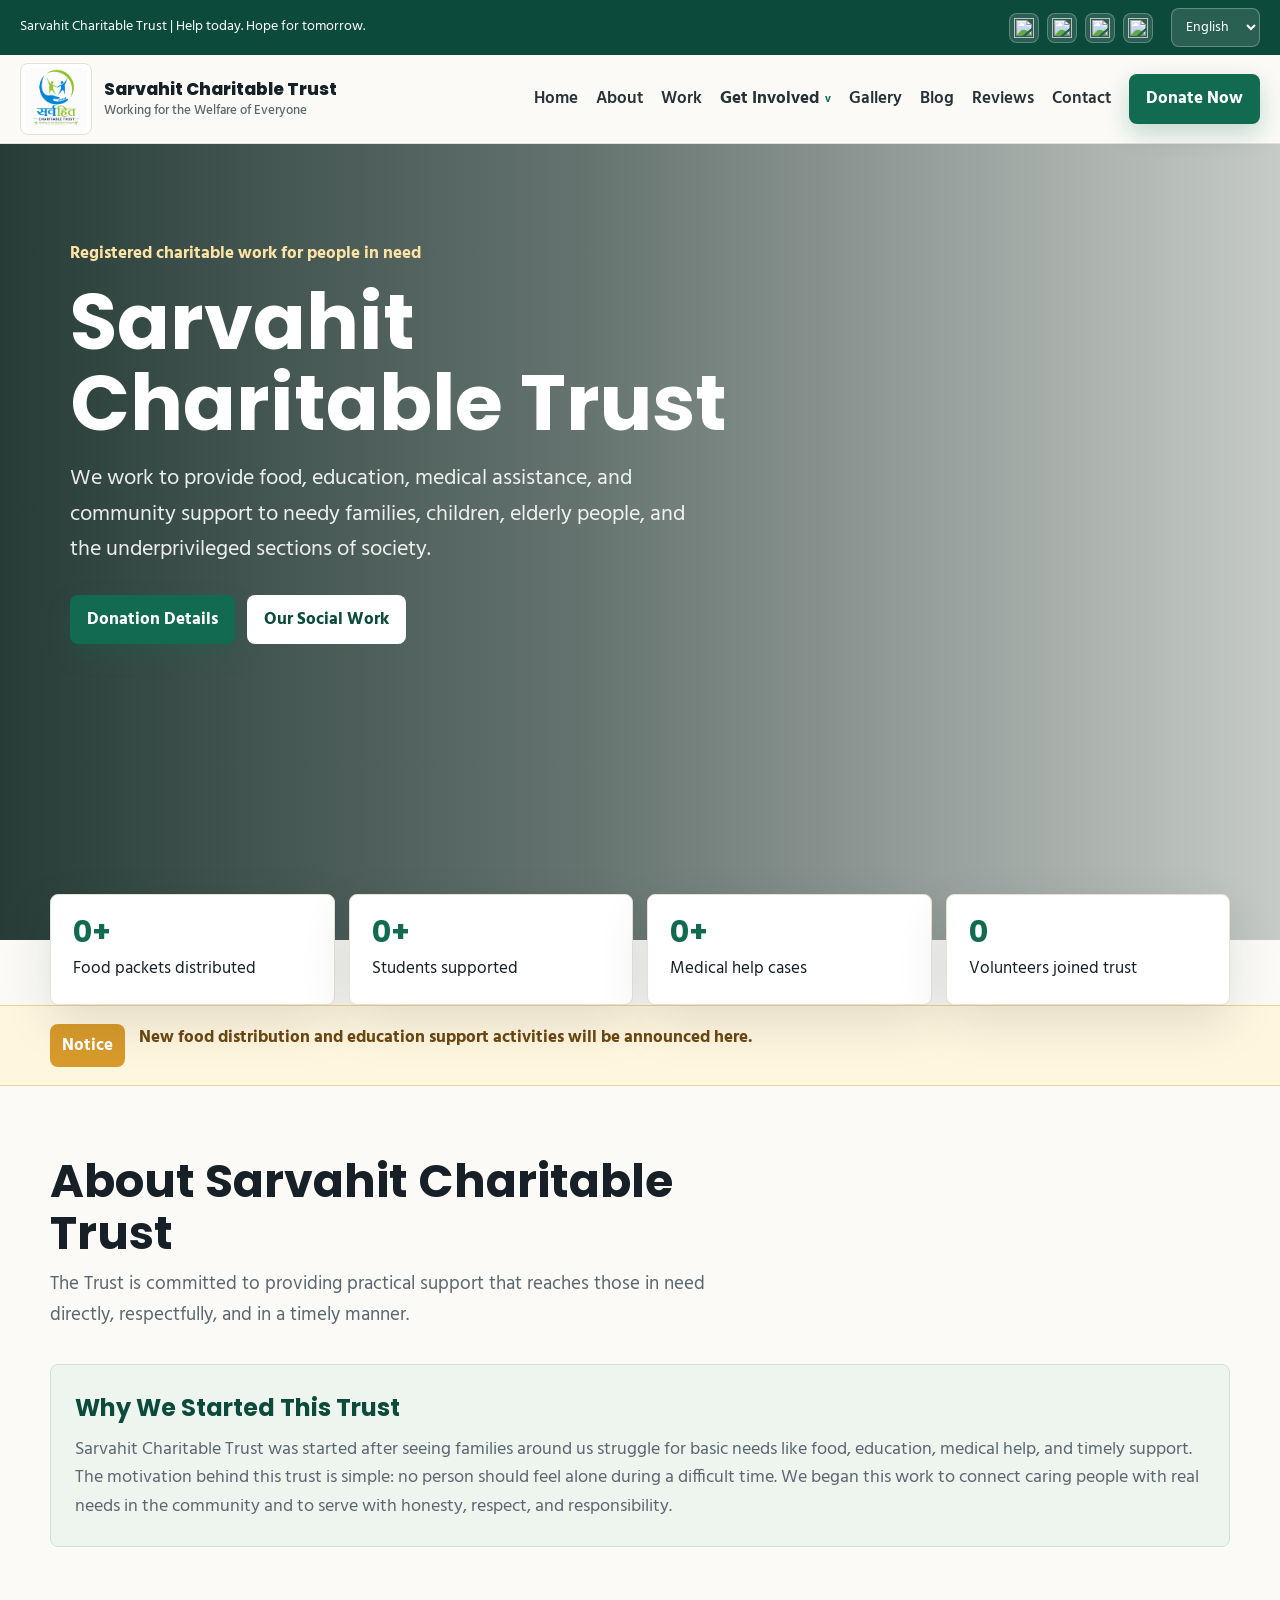
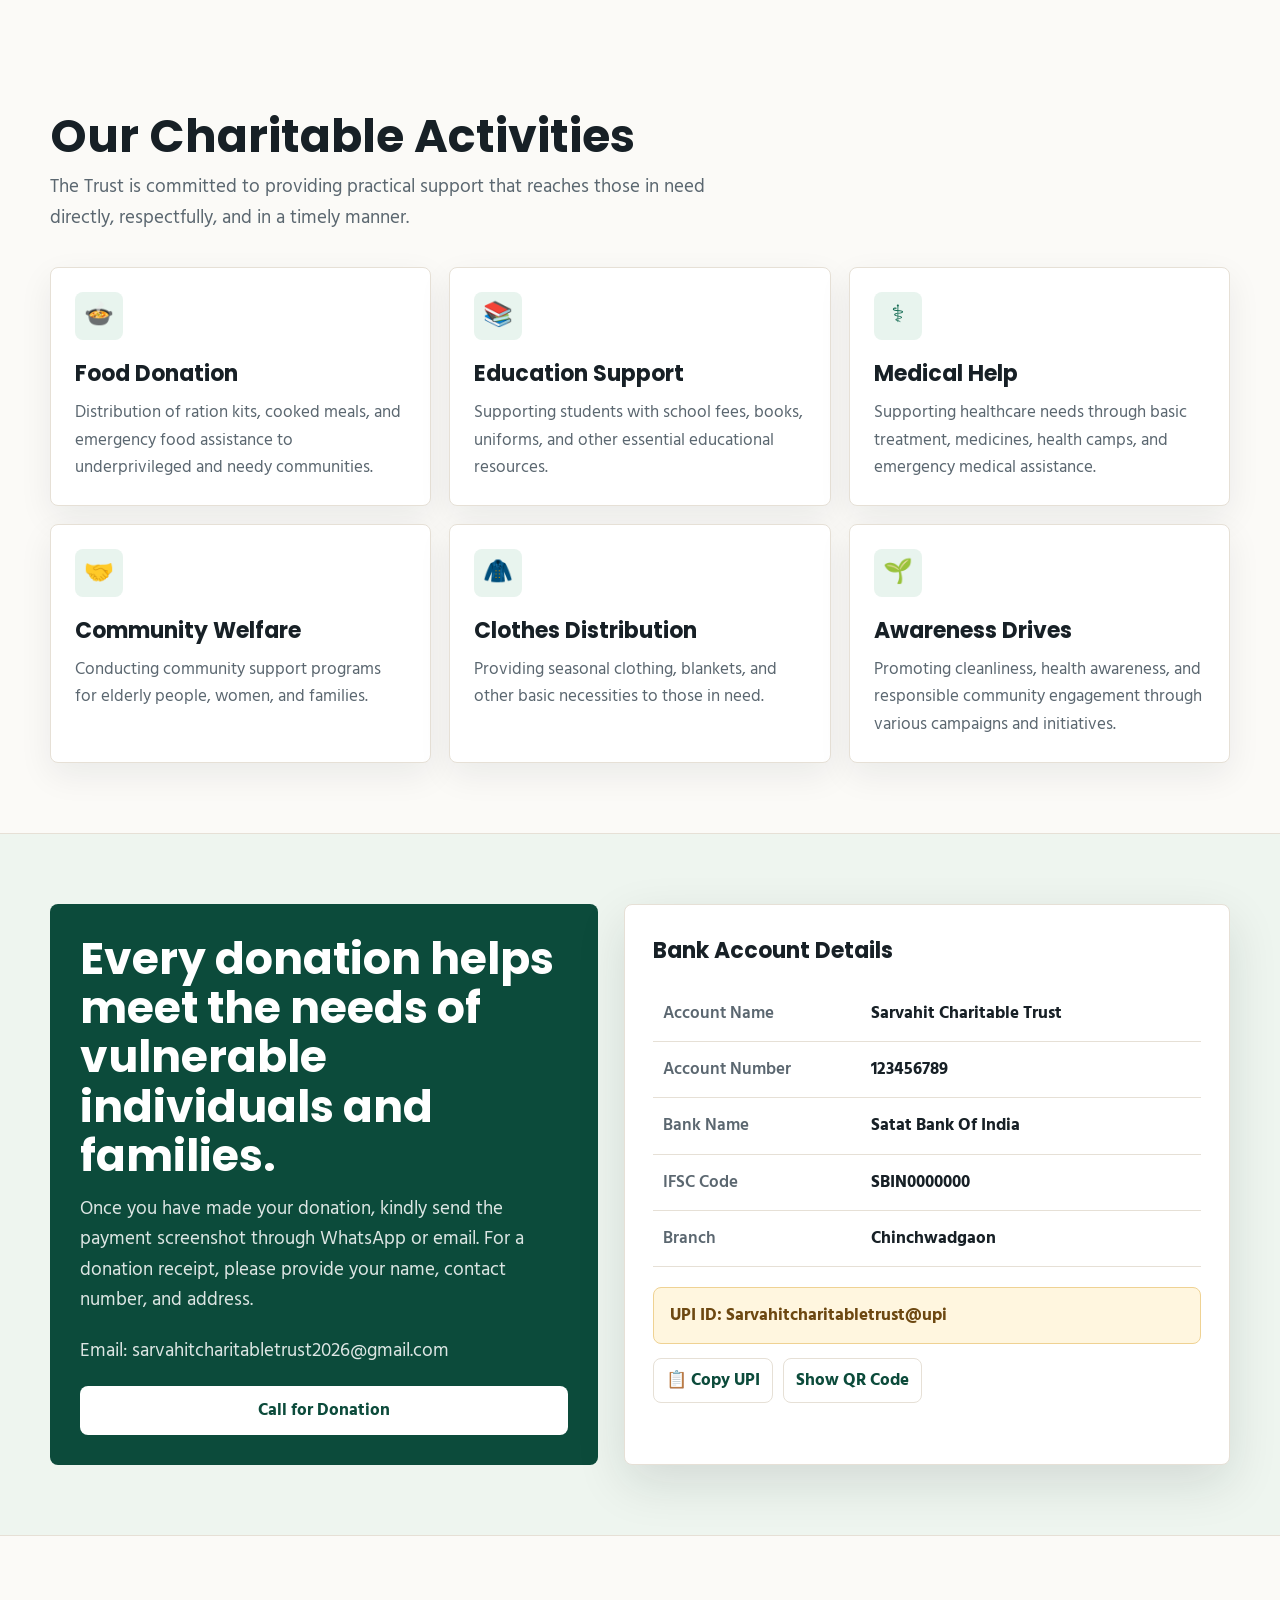
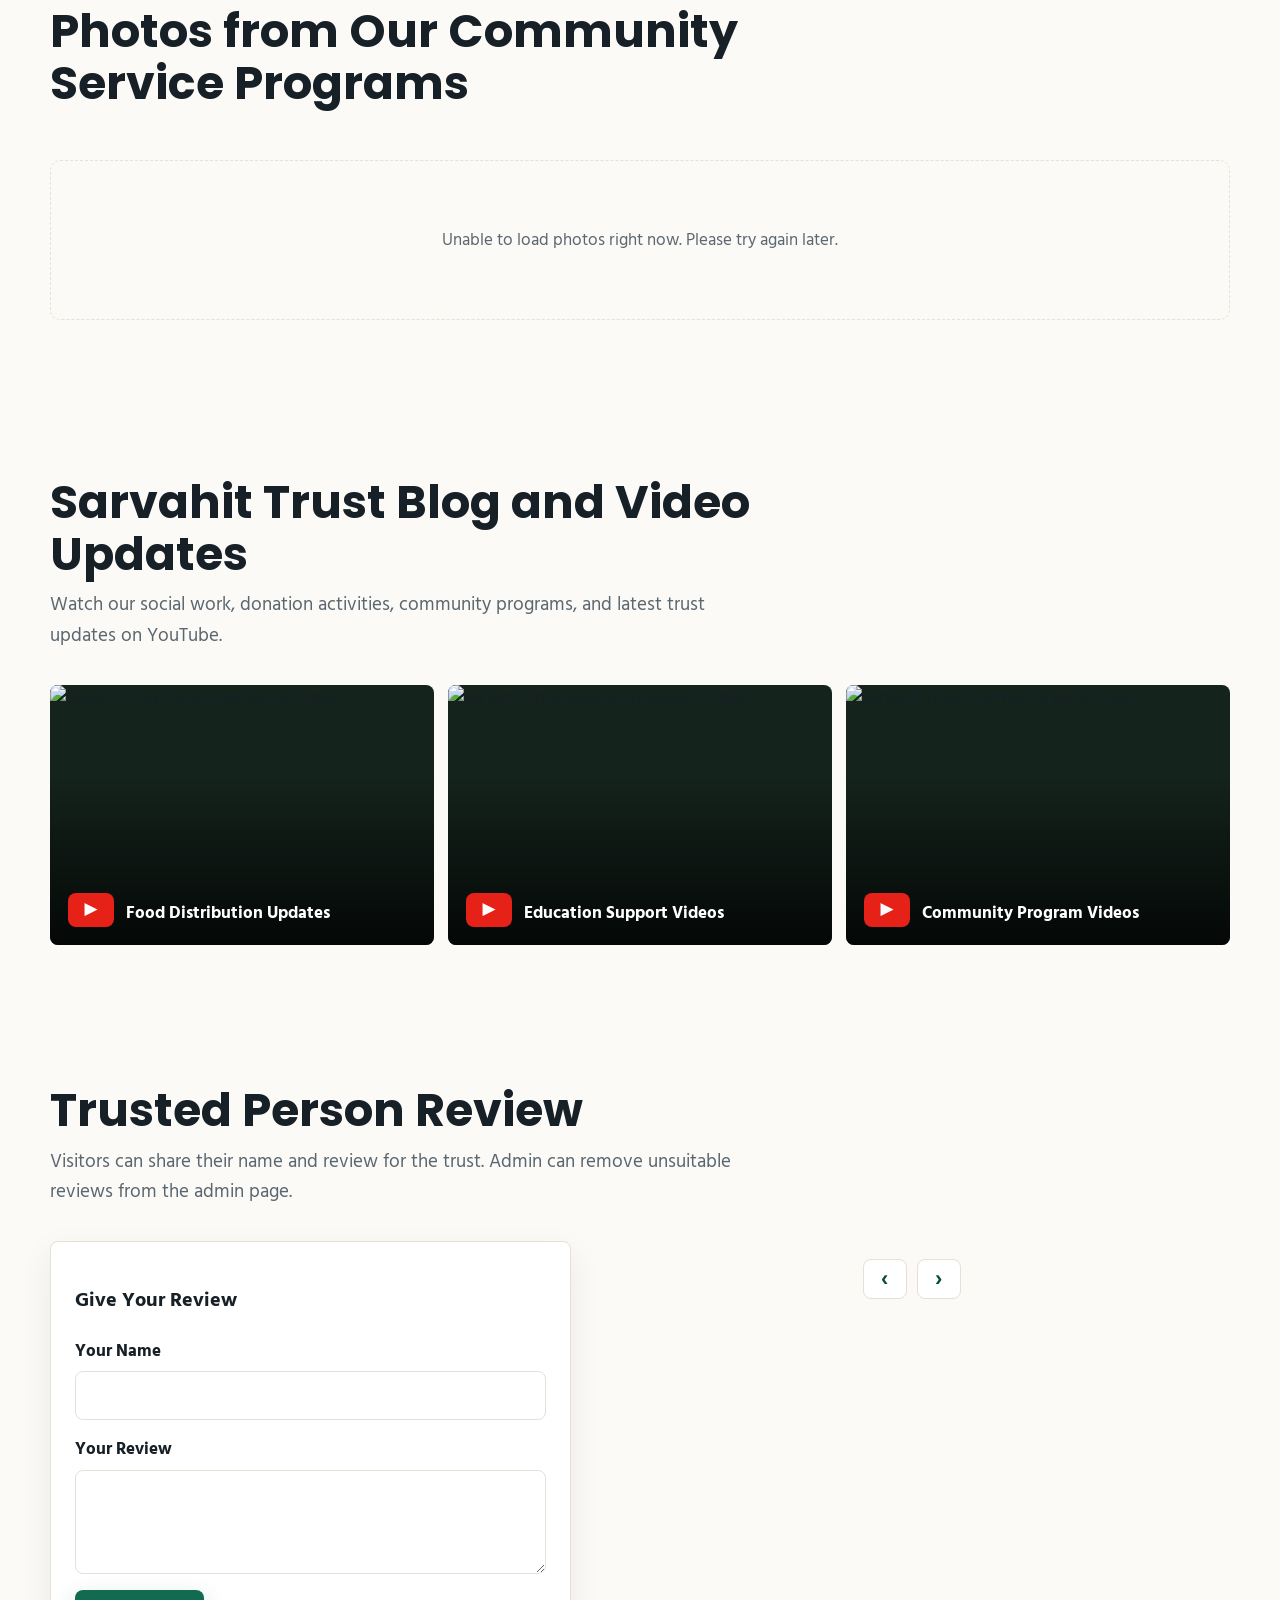
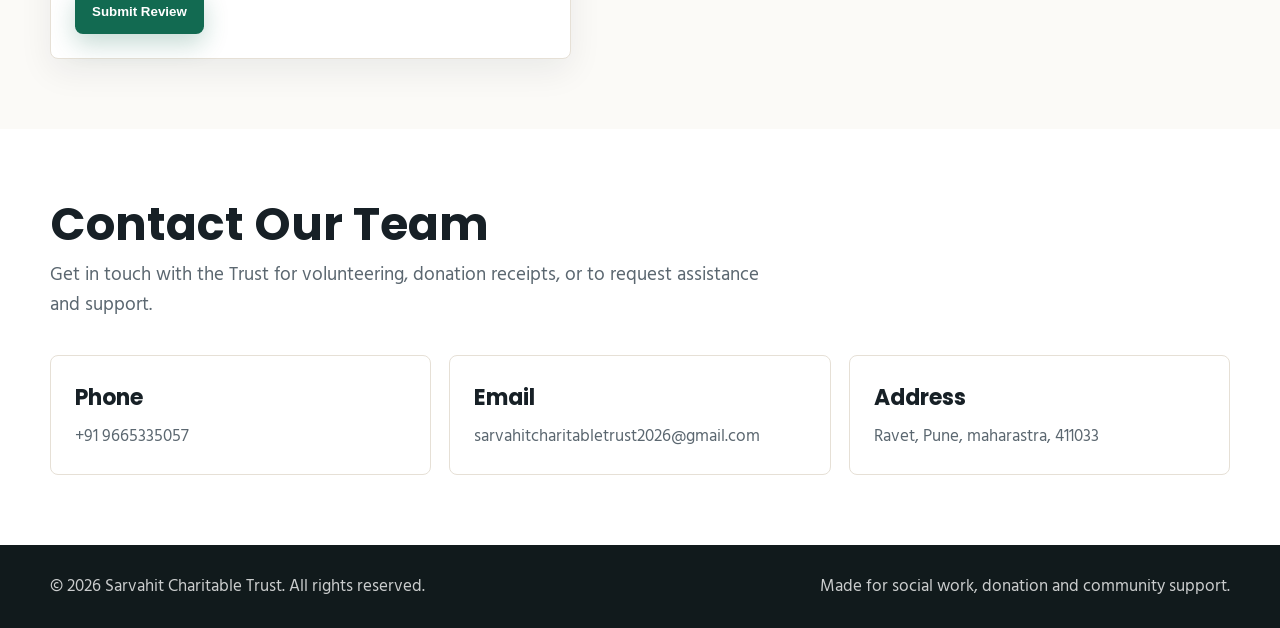
==== commit d710184e: "Update Update" ====
--- a/outputs/index.html
+++ b/outputs/index.html
@@ -342,7 +342,6 @@
       width: min(1180px, 100%);
       margin: 0 auto;
       padding: 26px 20px 44px;
-      transform: translateY(-15vh);
     }
 
     .hero-content {
@@ -397,6 +396,11 @@
 
     section {
       padding: 70px 20px;
+    }
+
+    #home,
+    section[id] {
+      scroll-margin-top: var(--anchor-scroll-offset, 6rem);
     }
 
     .wrap {
@@ -1585,7 +1589,6 @@
 
       .hero-inner {
         padding: 26px 18px 54px;
-        transform: translateY(-2vh);
       }
 
       .hero p {
@@ -2141,12 +2144,11 @@
     const SUPABASE_STATS_TABLE = "trust_impact_stats";
     const SUPABASE_DONATION_TABLE = "donation_records";
     const PAYMENT_BUCKET = "payment-screenshots";
-    const GOOGLE_DRIVE_UPLOAD_URL = "https://script.google.com/macros/s/AKfycbyoAkhzAnxOK8IZyxQ_HBYPGo-nzRdXw3WkoMiXoFUwErdmJquE9uam9yMhnmDdO9Z1/exec";
+    const GOOGLE_DRIVE_UPLOAD_URL = "https://script.google.com/macros/s/AKfycbzrKJaI2wdJxNbswtAEH0PNCbiFjDfA0MHbmJd_NG9WCt65qRslviyBvmlhAsY1mYTA/exec";
     const GOOGLE_DRIVE_GALLERY_URL = "https://drive.google.com/embeddedfolderview?id=1s_N4J6ed4EDn_cj7UpqBb3pDjcA4VAdv#grid";
     // Paste your deployed Google Apps Script Web App URL here.
     // The gallery will show one photo at a time for each work-wise folder.
     const GOOGLE_DRIVE_GALLERY_API_URL = "https://script.google.com/macros/s/AKfycbwe150i-u7iDEDpx01_qCUR5bcBQHt2ilTyOlq3xIdZydWw0VCZ361xGxiKrqEPgUdv2A/exec";
-    const GOOGLE_DRIVE_PARENT_FOLDER_ID = "1vdFS945OVbJ10Kr_KPgJzQ5WD6QElBsK";
     const volunteerCount = document.getElementById("volunteer-count");
     const TRUST_STATS_KEY = "trustImpactStats";
     const TRUST_NOTICE_KEY = "trustNotice";
@@ -2735,16 +2737,16 @@
       });
     }
 
-    async function uploadToGoogleDrive(file, certificateId, year) {
+    async function uploadToGoogleDrive(file, certificateId, fullName) {
       if (!GOOGLE_DRIVE_UPLOAD_URL) return null;
       const extension = (file.name.split(".").pop() || "jpg").replace(/[^A-Za-z0-9]/g, "");
       const response = await fetch(GOOGLE_DRIVE_UPLOAD_URL, {
         method: "POST",
         headers: { "Content-Type": "text/plain;charset=utf-8" },
         body: JSON.stringify({
-          parentFolderId: GOOGLE_DRIVE_PARENT_FOLDER_ID,
-          year,
-          fileName: `${certificateId}.${extension}`,
+          certificateId,
+          fullName,
+          fileName: `${certificateId} - ${fullName}.${extension}`,
           mimeType: file.type || "image/jpeg",
           base64: await fileToBase64(file)
         })
@@ -2757,29 +2759,28 @@
       return result.fileUrl;
     }
 
-    async function uploadPaymentScreenshot(file, certificateId) {
-      if (!supabaseEnabled()) {
-        return { path: `local/${certificateId}-${file.name}`, driveUrl: null };
-      }
+    async function uploadPaymentScreenshot(file, certificateId, fullName) {
       const year = String(new Date().getFullYear());
       const extension = (file.name.split(".").pop() || "jpg").replace(/[^A-Za-z0-9]/g, "");
       const path = `${year}/${certificateId}.${extension}`;
-      const response = await fetch(`${SUPABASE_URL}/storage/v1/object/${PAYMENT_BUCKET}/${path}`, {
-        method: "POST",
-        headers: {
-          apikey: SUPABASE_ANON_KEY,
-          Authorization: `Bearer ${SUPABASE_ANON_KEY}`,
-          "Content-Type": file.type || "image/jpeg",
-          "x-upsert": "true"
-        },
-        body: file
-      });
-      if (!response.ok) {
-        throw new Error(await response.text());
+      if (supabaseEnabled()) {
+        const response = await fetch(`${SUPABASE_URL}/storage/v1/object/${PAYMENT_BUCKET}/${path}`, {
+          method: "POST",
+          headers: {
+            apikey: SUPABASE_ANON_KEY,
+            Authorization: `Bearer ${SUPABASE_ANON_KEY}`,
+            "Content-Type": file.type || "image/jpeg",
+            "x-upsert": "true"
+          },
+          body: file
+        });
+        if (!response.ok) {
+          throw new Error(await response.text());
+        }
       }
       let driveUrl;
       try {
-        driveUrl = await uploadToGoogleDrive(file, certificateId, year);
+        driveUrl = await uploadToGoogleDrive(file, certificateId, fullName);
       } catch (error) {
         throw new Error(`Google Drive upload failed: ${error.message || "Please try again."}`);
       }
@@ -2861,10 +2862,10 @@
         });
       };
       const logoData = await loadCertificateImage(
-        "/certificate-logo-transparent.png",
-        "/SarvahitCharitableTrust_Logo.png"
+        "/outputs/assets/certificate-logo-transparent.png",
+        "/outputs/assets/SarvahitCharitableTrust_Logo.png"
       );
-      const watermarkData = await loadCertificateImage("assets/certificate-watermark.png").catch(() => null);
+      const watermarkData = await loadCertificateImage("/outputs/assets/certificate-watermark.png").catch(() => null);
       const date = new Intl.DateTimeFormat("en-IN", {
         day: "2-digit",
         month: "long",
@@ -3125,6 +3126,22 @@
       });
     });
 
+    const stickyHeader = document.querySelector("header");
+    if (stickyHeader) {
+      const updateAnchorScrollOffset = () => {
+        document.documentElement.style.setProperty(
+          "--anchor-scroll-offset",
+          `${stickyHeader.getBoundingClientRect().height}px`
+        );
+      };
+      updateAnchorScrollOffset();
+      if ("ResizeObserver" in window) {
+        new ResizeObserver(updateAnchorScrollOffset).observe(stickyHeader);
+      } else {
+        window.addEventListener("resize", updateAnchorScrollOffset);
+      }
+    }
+
     const getInvolvedDropdown = document.getElementById("get-involved-dropdown");
     getInvolvedDropdown?.addEventListener("mouseenter", () => {
       getInvolvedDropdown.setAttribute("open", "");
@@ -3245,7 +3262,7 @@
       status.textContent = "Submitting payment details. Please wait...";
       status.style.display = "block";
       try {
-        const screenshotUpload = await uploadPaymentScreenshot(screenshot, activeDonation.certificateId);
+        const screenshotUpload = await uploadPaymentScreenshot(screenshot, activeDonation.certificateId, activeDonation.name);
         activeDonation.screenshotPath = screenshotUpload.path;
         activeDonation.driveFileUrl = screenshotUpload.driveUrl;
         activeDonation.screenshotFileName = screenshot.name;
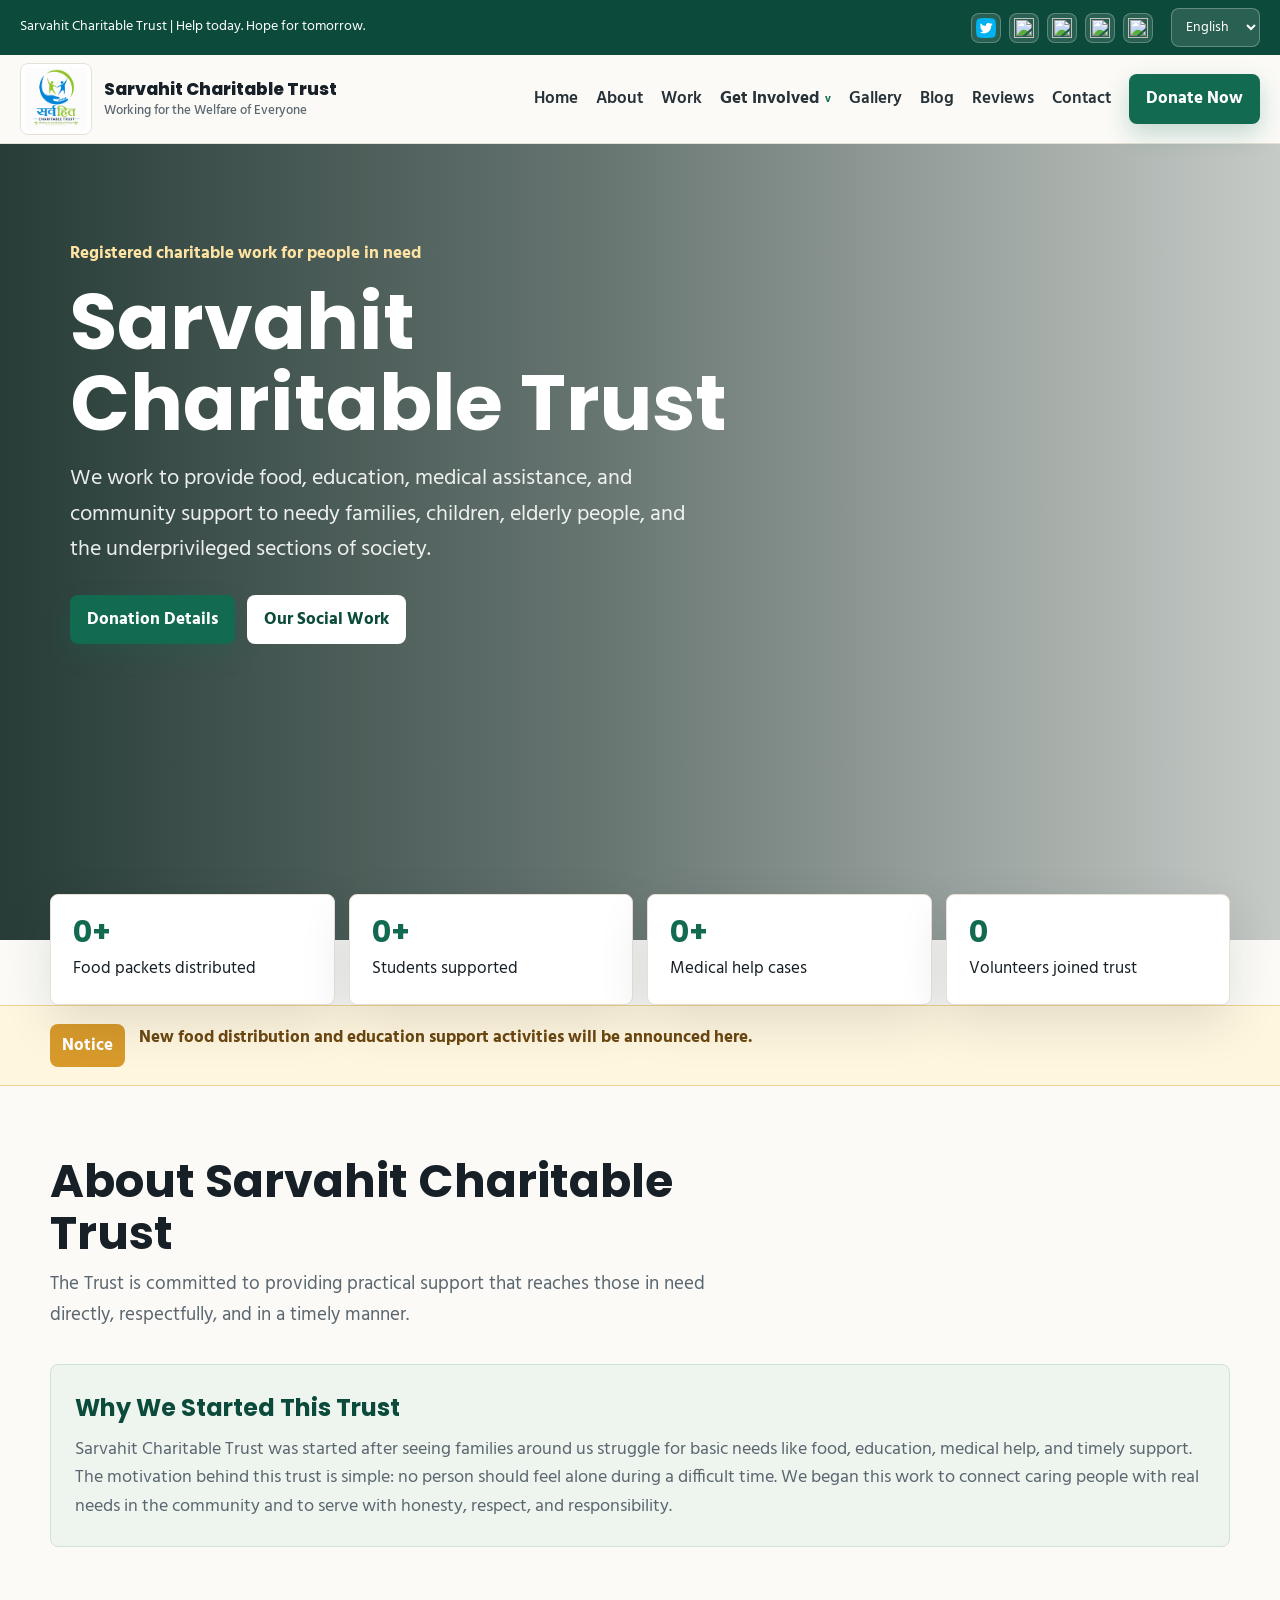
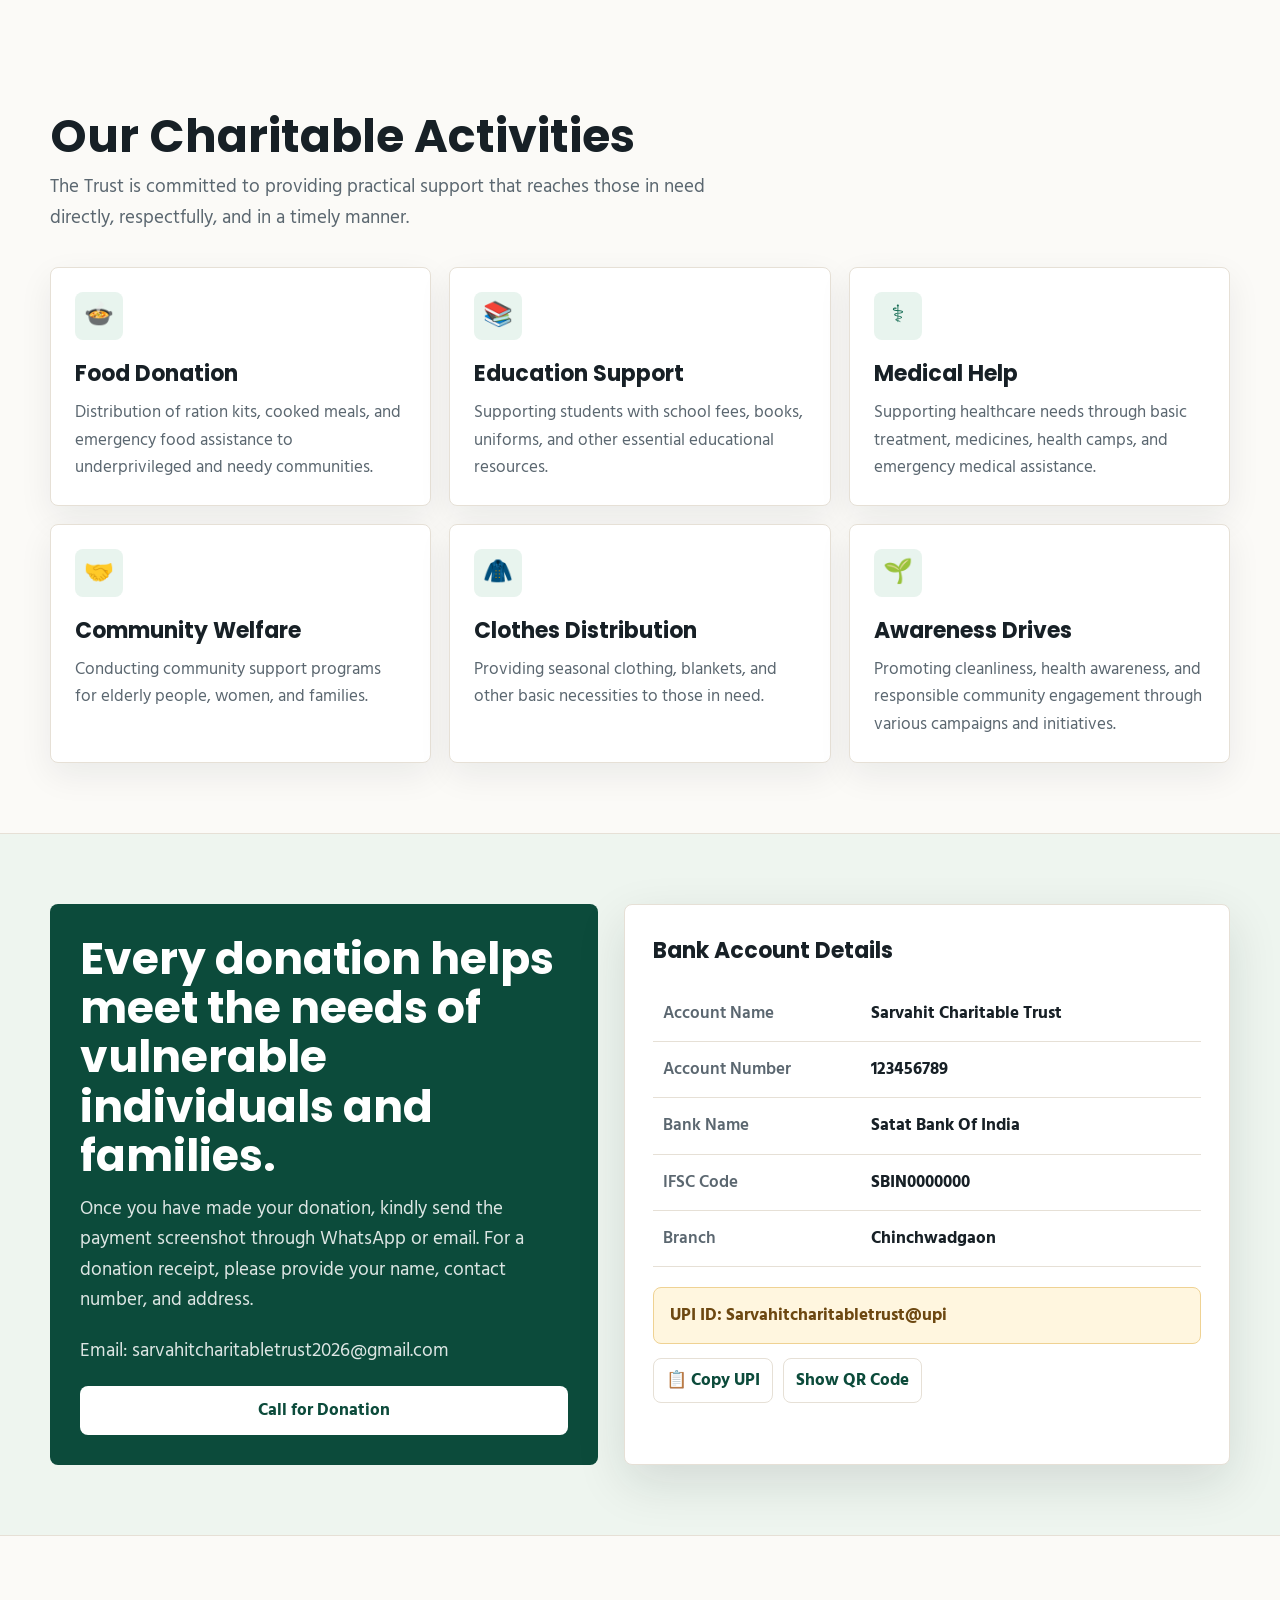
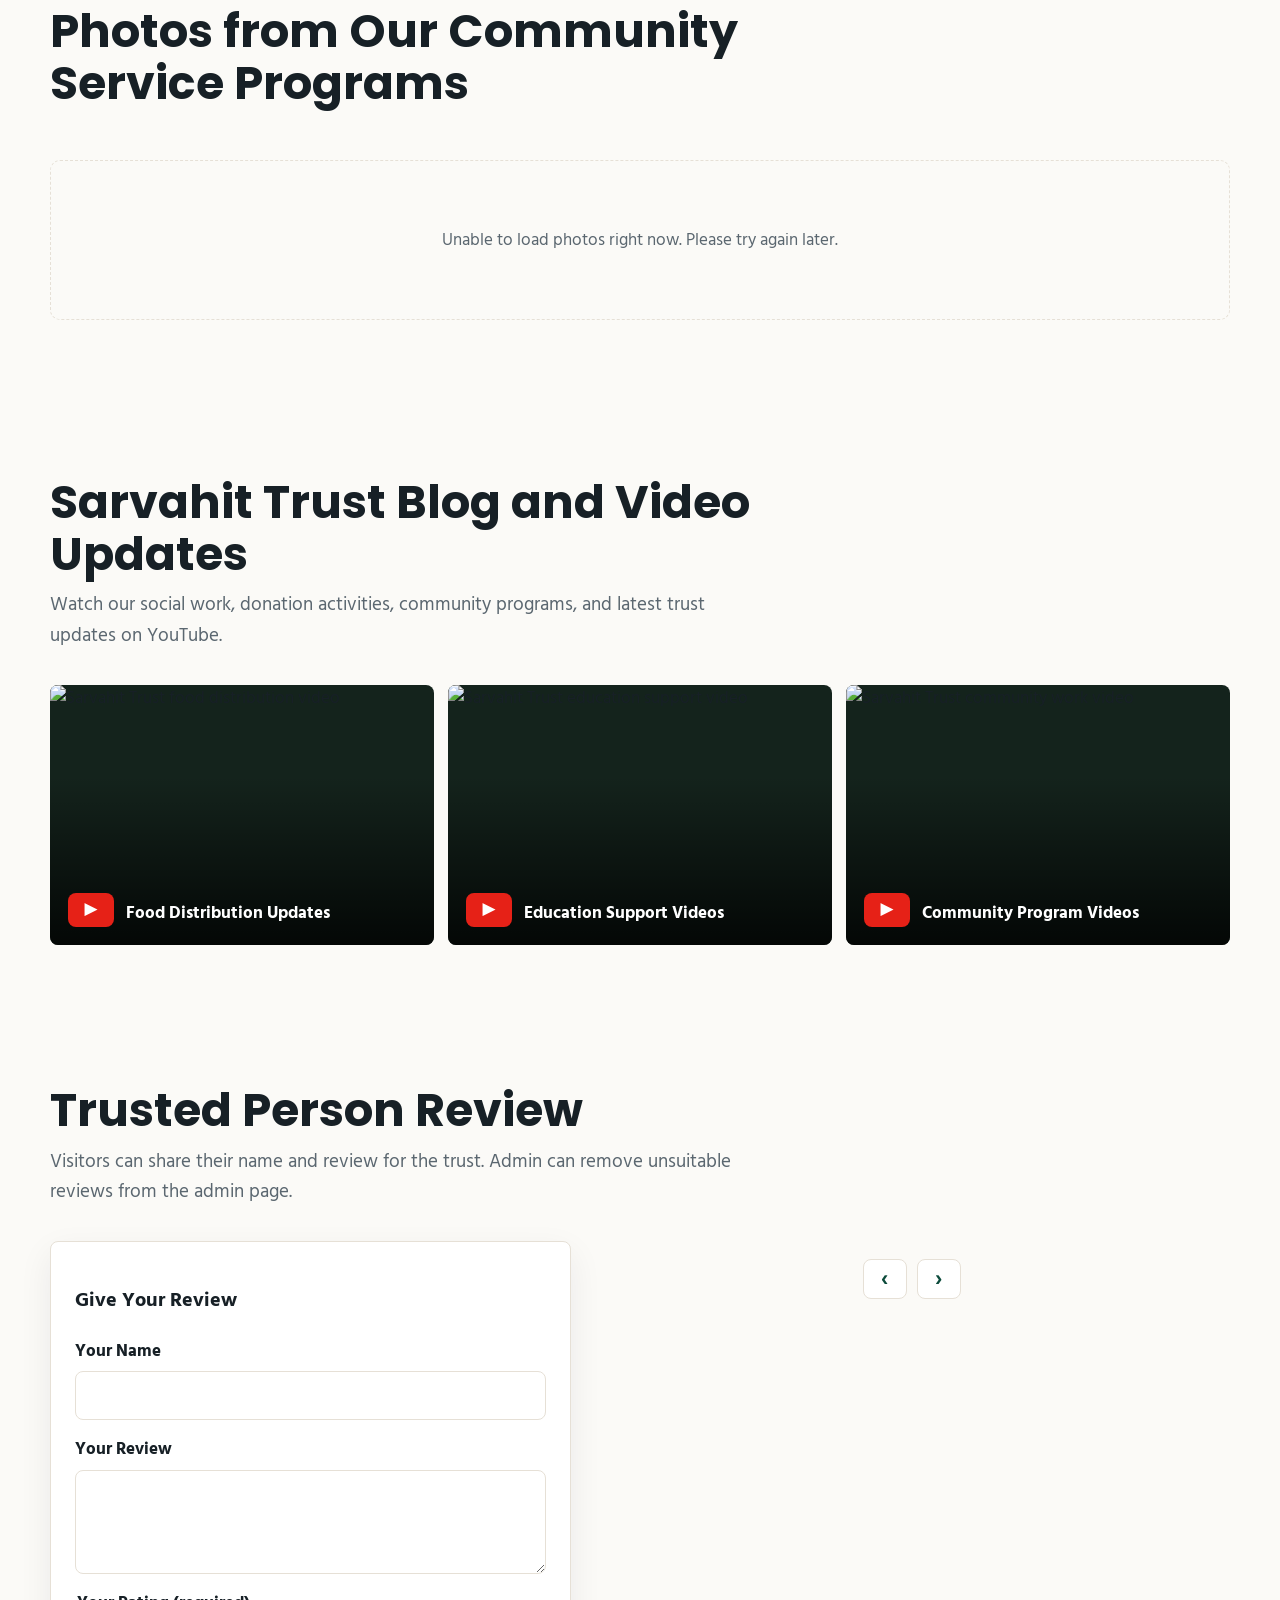
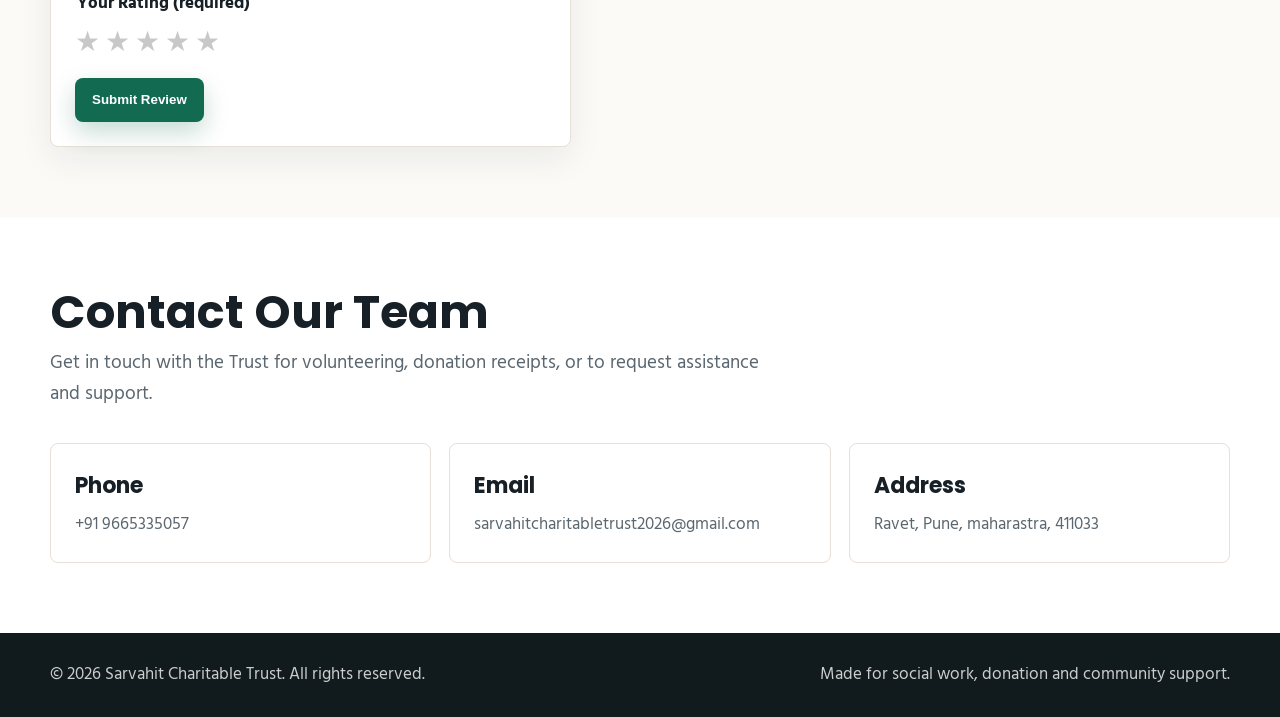
==== commit 31cf769f: "Update Update" ====
--- a/outputs/index.html
+++ b/outputs/index.html
@@ -701,22 +701,94 @@
     }
 
     .review-card {
+      display: flex;
+      flex-direction: column;
+      height: 285px;
+      overflow: hidden;
       background: #fff;
       border: 1px solid var(--line);
       border-radius: 8px;
-      padding: 24px;
+      padding: 18px;
       box-shadow: 0 12px 34px rgba(20, 30, 36, 0.07);
     }
 
     .review-card p {
-      margin: 0 0 14px;
+      display: -webkit-box;
+      flex: 1;
+      margin: 10px 0;
+      padding: 12px 10px;
+      border: 1px solid var(--line);
+      border-radius: 4px;
+      overflow: hidden;
       color: var(--muted);
+      overflow-wrap: anywhere;
+      -webkit-box-orient: vertical;
+      -webkit-line-clamp: 4;
     }
 
     .review-card strong {
       color: var(--green-dark);
       font-family: "Poppins", system-ui, sans-serif;
     }
+
+    .review-name-button {
+      width: 100%;
+      padding: 10px 12px;
+      border: 1px solid #cfe4d8;
+      border-radius: 6px;
+      background: #edf7ef;
+      color: var(--green-dark);
+      font: inherit;
+      font-weight: 800;
+      text-align: left;
+      text-decoration: none;
+      cursor: pointer;
+    }
+
+    .review-name-button:hover,
+    .review-name-button:focus-visible { background: #dcefe3; outline: 2px solid var(--green); outline-offset: 2px; }
+
+    .public-review-dialog {
+      width: min(560px, calc(100% - 32px));
+      max-height: min(80vh, 720px);
+      overflow: auto;
+      padding: 24px;
+      border: 1px solid var(--line);
+      border-radius: 12px;
+      color: var(--ink);
+      background: #fff;
+      box-shadow: 0 24px 70px rgba(0, 0, 0, 0.28);
+    }
+
+    .public-review-dialog::backdrop { background: rgba(17, 26, 28, 0.68); }
+    .public-review-dialog-header { display: flex; align-items: center; justify-content: space-between; gap: 16px; margin-bottom: 16px; }
+    .public-review-dialog-header h3 { margin: 0; color: var(--green-dark); }
+    .public-review-dialog-close { border: 0; background: transparent; color: var(--muted); font-size: 28px; cursor: pointer; }
+    .public-review-dialog-text { line-height: 1.7; overflow-wrap: anywhere; }
+
+    .review-rating {
+      margin: auto 0 0;
+      padding-top: 8px;
+      color: #d99a00;
+      font-size: 20px;
+      letter-spacing: 2px;
+    }
+
+    .review-rating .is-empty { color: #c8c8c8; }
+
+    .review-rating-label {
+      margin-left: 8px;
+      color: var(--muted);
+      font-size: 13px;
+      letter-spacing: 0;
+    }
+
+    .review-rating-picker { display: flex; gap: 5px; margin: 2px 0 4px; }
+    .review-rating-picker button { border: 0; padding: 0; background: transparent; color: #c8c8c8; font-size: 28px; cursor: pointer; }
+    .review-rating-picker button.is-selected, .review-rating-picker button:hover, .review-rating-picker button:focus-visible { color: #d99a00; }
+    .review-reactions { display: flex; gap: 8px; align-items: center; margin-top: 8px; }
+    .review-reaction { border: 1px solid var(--line); border-radius: 18px; padding: 5px 9px; background: #fff; cursor: pointer; }
+    .review-reaction.is-selected { border-color: var(--green); background: #edf7ef; }
 
     .review-form-box {
       background: #fff;
@@ -818,6 +890,63 @@
       text-align: center;
     }
 
+    .donation-status.is-loading {
+      display: flex;
+      align-items: center;
+      justify-content: center;
+      gap: 10px;
+    }
+
+    .donation-spinner {
+      width: 22px;
+      height: 22px;
+      flex: 0 0 22px;
+      border: 3px solid currentColor;
+      border-right-color: transparent;
+      border-radius: 50%;
+      animation: donation-spin 0.8s linear infinite;
+    }
+
+    .donation-loading-overlay {
+      position: fixed;
+      inset: 0;
+      z-index: 300;
+      display: grid;
+      place-items: center;
+      padding: 24px;
+      background: rgba(17, 26, 28, 0.76);
+      color: #fff;
+    }
+
+    .donation-loading-overlay[hidden] {
+      display: none;
+    }
+
+    .donation-loading-content {
+      display: flex;
+      flex-direction: column;
+      align-items: center;
+      gap: 16px;
+      font-size: 20px;
+      font-weight: 800;
+      text-align: center;
+    }
+
+    .donation-loading-content .donation-spinner {
+      width: 44px;
+      height: 44px;
+      flex-basis: 44px;
+      border-width: 5px;
+    }
+
+    @keyframes donation-spin {
+      to { transform: rotate(360deg); }
+    }
+
+    @media (prefers-reduced-motion: reduce) {
+      .donation-spinner { animation: none; }
+    }
+
     .certificate-ready {
       padding: 28px 18px;
       border: 2px solid var(--gold);
@@ -831,6 +960,32 @@
       font-size: 28px;
       margin-bottom: 10px;
     }
+
+    .error-popup-overlay {
+      position: fixed;
+      inset: 0;
+      z-index: 400;
+      display: grid;
+      place-items: center;
+      padding: 20px;
+      background: rgba(17, 26, 28, 0.64);
+    }
+
+    .error-popup-overlay[hidden] { display: none; }
+
+    .error-popup {
+      width: min(440px, 100%);
+      padding: 24px;
+      border: 1px solid var(--line);
+      border-top: 5px solid #b42318;
+      border-radius: 10px;
+      background: #fff;
+      box-shadow: 0 24px 70px rgba(0, 0, 0, 0.28);
+    }
+
+    .error-popup h2 { margin: 0 0 10px; color: #9f1d16; font-size: 22px; }
+    .error-popup p { margin: 0 0 20px; line-height: 1.55; overflow-wrap: anywhere; }
+    .error-popup-actions { display: flex; justify-content: flex-end; }
 
     .modal-overlay {
       position: fixed;
@@ -1675,9 +1830,10 @@
       <span>Sarvahit Charitable Trust | Help today. Hope for tomorrow.</span>
       <div class="topbar-actions">
         <div class="social-links" aria-label="Social media links">
+          <a class="social-icon" href="https://x.com/SarvahitCTrust" target="_blank" rel="noopener noreferrer" aria-label="X" title="X"><img src="assets/twitter-logo.png" alt="" /></a>
           <a class="social-icon" href="https://www.facebook.com/" target="_blank" rel="noopener" aria-label="Facebook" title="Facebook"><img src="https://marketplace.canva.com/KrzKM/MAGzNqKrzKM/1/tl/canva-facebook-logo-MAGzNqKrzKM.png" alt="" /></a>
           <a class="social-icon" href="https://www.instagram.com/sarvahitcharitabletrust2024/" target="_blank" rel="noopener" aria-label="Instagram" title="Instagram"><img src="https://marketplace.canva.com/0Q87E/MAGzNm0Q87E/1/tl/canva-instagram-icon-MAGzNm0Q87E.png" alt="" /></a>
-          <a class="social-icon" href="https://www.linkedin.com/" target="_blank" rel="noopener" aria-label="LinkedIn" title="LinkedIn"><img src="https://marketplace.canva.com/NA4A8/MAGzNvNA4A8/1/tl/canva-linkedin-icon-MAGzNvNA4A8.png" alt="" /></a>
+          <a class="social-icon" href="https://www.linkedin.com/in/sarvahit-charitable-trust-06a594442/" target="_blank" rel="noopener" aria-label="LinkedIn" title="LinkedIn"><img src="https://marketplace.canva.com/NA4A8/MAGzNvNA4A8/1/tl/canva-linkedin-icon-MAGzNvNA4A8.png" alt="" /></a>
           <a class="social-icon" href="https://www.youtube.com/@SarvahitCharitableTrust" target="_blank" rel="noopener" aria-label="YouTube" title="YouTube"><img src="https://marketplace.canva.com/KE6ns/MAElfQKE6ns/1/tl/canva-youtube-logo-MAElfQKE6ns.png" alt="" /></a>
         </div>
         <select class="language-select" id="language-select" aria-label="Select language">
@@ -1885,7 +2041,7 @@
       <div class="wrap">
         <div class="section-head">
           <h2>Trusted Person Review</h2>
-          <p>Visitors can share their name and review for the trust. Admin can remove unsuitable reviews from the admin page.</p>
+          <p>Visitors can share their name and review for the trust. Select a reviewer’s name to read their review and see its rating.</p>
         </div>
         <div class="review-layout">
           <div class="review-form-box">
@@ -1900,6 +2056,13 @@
                   Your Review
                   <textarea name="review" required></textarea>
                 </label>
+                <fieldset class="full" style="border:0;padding:0;margin:0">
+                  <legend style="font-weight:700;margin-bottom:6px">Your Rating (required)</legend>
+                  <div class="review-rating-picker" id="review-rating-picker" role="radiogroup" aria-label="Rate your experience from one to five stars">
+                    <button type="button" data-rating="1" role="radio" aria-label="1 star" aria-checked="false">★</button><button type="button" data-rating="2" role="radio" aria-label="2 stars" aria-checked="false">★</button><button type="button" data-rating="3" role="radio" aria-label="3 stars" aria-checked="false">★</button><button type="button" data-rating="4" role="radio" aria-label="4 stars" aria-checked="false">★</button><button type="button" data-rating="5" role="radio" aria-label="5 stars" aria-checked="false">★</button>
+                  </div>
+                  <input type="hidden" name="rating" required />
+                </fieldset>
                 <div class="full">
                   <button class="btn btn-primary" type="submit">Submit Review</button>
                 </div>
@@ -1941,6 +2104,15 @@
       </div>
     </section>
   </main>
+
+  <dialog class="public-review-dialog" id="public-review-dialog" aria-labelledby="public-review-name">
+    <div class="public-review-dialog-header">
+      <h3 id="public-review-name"></h3>
+      <button class="public-review-dialog-close" id="public-review-close" type="button" aria-label="Close review">&times;</button>
+    </div>
+    <p class="public-review-dialog-text" id="public-review-text"></p>
+    <div id="public-review-rating"></div>
+  </dialog>
 
   <div class="modal-overlay" id="donor-window" hidden role="dialog" aria-modal="true" aria-labelledby="donor-title">
     <div class="modal-window">
@@ -2028,7 +2200,7 @@
             <button class="btn btn-light" type="button" id="edit-donor-details">Edit Donor Details</button>
             <button class="btn btn-primary" type="button" id="confirm-donation">Confirm Payment</button>
           </div>
-          <div class="donation-status" id="donation-status"></div>
+          <div class="donation-status" id="donation-status" role="status" aria-live="polite"></div>
         </section>
 
         <section class="donation-panel" id="donor-certificate-panel" hidden>
@@ -2040,6 +2212,21 @@
         </section>
       </div>
     </div>
+  </div>
+
+  <div class="donation-loading-overlay" id="donation-loading-overlay" hidden role="status" aria-live="polite">
+    <div class="donation-loading-content">
+      <span class="donation-spinner" aria-hidden="true"></span>
+      <span>Submitting payment details. Please wait...</span>
+    </div>
+  </div>
+
+  <div class="error-popup-overlay" id="error-popup-overlay" hidden>
+    <section class="error-popup" role="alertdialog" aria-modal="true" aria-labelledby="error-popup-title" aria-describedby="error-popup-message">
+      <h2 id="error-popup-title">Something went wrong</h2>
+      <p id="error-popup-message"></p>
+      <div class="error-popup-actions"><button class="btn btn-primary" id="error-popup-close" type="button">OK</button></div>
+    </section>
   </div>
 
   <div class="modal-overlay" id="volunteer-window" hidden role="dialog" aria-modal="true" aria-labelledby="volunteer-title">
@@ -2144,7 +2331,7 @@
     const SUPABASE_STATS_TABLE = "trust_impact_stats";
     const SUPABASE_DONATION_TABLE = "donation_records";
     const PAYMENT_BUCKET = "payment-screenshots";
-    const GOOGLE_DRIVE_UPLOAD_URL = "https://script.google.com/macros/s/AKfycbzrKJaI2wdJxNbswtAEH0PNCbiFjDfA0MHbmJd_NG9WCt65qRslviyBvmlhAsY1mYTA/exec";
+    const GOOGLE_DRIVE_UPLOAD_URL = "https://script.google.com/macros/s/AKfycbwp8h5CgczzmMbGaOJckPQ-9In_hqnEjYZrmhfFqpSEJhCSnRNngeLrGnA-tc9QU_qO/exec";
     const GOOGLE_DRIVE_GALLERY_URL = "https://drive.google.com/embeddedfolderview?id=1s_N4J6ed4EDn_cj7UpqBb3pDjcA4VAdv#grid";
     // Paste your deployed Google Apps Script Web App URL here.
     // The gallery will show one photo at a time for each work-wise folder.
@@ -2153,6 +2340,9 @@
     const TRUST_STATS_KEY = "trustImpactStats";
     const TRUST_NOTICE_KEY = "trustNotice";
     const TRUST_REVIEWS_KEY = "trustReviews";
+    const TRUST_REACTIONS_KEY = "trustReviewReactions";
+    const TRUST_VOTER_KEY = "trustReviewVoter";
+    const SUPABASE_REACTIONS_TABLE = "trusted_review_reactions";
     const TRUST_LANGUAGE_KEY = "trustLanguage";
     let allReviews = [];
     let activeReviewIndex = 0;
@@ -2417,6 +2607,36 @@
       document.getElementById("donor-certificate-panel").hidden = step !== 3;
     }
 
+    function showErrorPopup(message, title = "Something went wrong") {
+      const overlay = document.getElementById("error-popup-overlay");
+      document.getElementById("error-popup-title").textContent = title;
+      document.getElementById("error-popup-message").textContent = message;
+      overlay.hidden = false;
+      document.getElementById("error-popup-close").focus();
+    }
+
+    function closeErrorPopup() {
+      document.getElementById("error-popup-overlay").hidden = true;
+    }
+
+    function readableSubmissionError(error) {
+      const rawMessage = String(error?.message || "").trim();
+      if (!rawMessage || rawMessage.startsWith("<")) {
+        return "Payment details could not be submitted. Check your internet connection and try again.";
+      }
+      if (rawMessage.startsWith("Google Drive upload failed:")) {
+        return "The payment screenshot could not be uploaded to Google Drive. Check your internet connection and try again.";
+      }
+      try {
+        const details = JSON.parse(rawMessage);
+        const reason = details.message || details.error_description || details.error;
+        if (reason) return `Payment details could not be submitted: ${reason}`;
+      } catch (parseError) {
+        // Use the plain-text service message below.
+      }
+      return `Payment details could not be submitted: ${rawMessage}`;
+    }
+
     let socialPhotoViewer = null;
     let socialPhotoViewerState = null;
 
@@ -2740,8 +2960,9 @@
     async function uploadToGoogleDrive(file, certificateId, fullName) {
       if (!GOOGLE_DRIVE_UPLOAD_URL) return null;
       const extension = (file.name.split(".").pop() || "jpg").replace(/[^A-Za-z0-9]/g, "");
-      const response = await fetch(GOOGLE_DRIVE_UPLOAD_URL, {
+      await fetch(GOOGLE_DRIVE_UPLOAD_URL, {
         method: "POST",
+        mode: "no-cors",
         headers: { "Content-Type": "text/plain;charset=utf-8" },
         body: JSON.stringify({
           certificateId,
@@ -2751,12 +2972,9 @@
           base64: await fileToBase64(file)
         })
       });
-      if (!response.ok) throw new Error("Google Drive upload failed.");
-      const result = await response.json();
-      if (!result.ok || !result.fileUrl) {
-        throw new Error(result.error || "Google Drive did not confirm the screenshot upload.");
-      }
-      return result.fileUrl;
+      // Apps Script does not expose CORS headers, so no-cors returns an opaque
+      // response whose status and file URL cannot be read from this website.
+      return null;
     }
 
     async function uploadPaymentScreenshot(file, certificateId, fullName) {
@@ -2904,18 +3122,19 @@
       doc.setTextColor(70, 76, 72);
       doc.setFont("helvetica", "normal");
       doc.setFontSize(13);
-      doc.text(
-        `With sincere gratitude for the generous donation of INR ${Number(activeDonation.amount).toLocaleString("en-IN")} towards ${activeDonation.purpose}.`,
-        center,
-        129,
-        { align: "center", maxWidth: 225 }
-      );
-      doc.text("Your support strengthens our mission to serve people and communities in need.", center, 143, { align: "center" });
+      doc.text("With sincere gratitude for your generous support.", center, 126, { align: "center" });
+      doc.setFont("helvetica", "bold");
+      doc.text(`Donation Amount: INR ${Number(activeDonation.amount).toLocaleString("en-IN")}`, center, 138, { align: "center", maxWidth: 225 });
+      doc.setFont("helvetica", "normal");
+      doc.text(`Towards ${activeDonation.purpose}.`, center, 149, { align: "center", maxWidth: 225 });
+      doc.text("Your support strengthens our mission to serve people and communities in need.", center, 160, { align: "center" });
       doc.setFontSize(11);
       doc.text(`Date: ${date}`, 34, 175);
       doc.text(`Certificate ID: ${activeDonation.certificateId}`, center, 175, { align: "center" });
       doc.text("Authorized by Sarvahit Charitable Trust", pageWidth - 34, 175, { align: "right" });
+      doc.setFont("helvetica", "bold");
       doc.text(`PAN: ${activeDonation.panCardNumber}`, 34, 190);
+      doc.setFont("helvetica", "normal");
       doc.setTextColor(28, 92, 55);
       doc.text("sarvahitcharitabletrust2026@gmail.com", center, 190, { align: "center" });
 
@@ -2953,6 +3172,8 @@
         id: row.id,
         name: row.name,
         review: row.review,
+        rating: Number(row.rating) || 0,
+        reactions: row.reactions || {},
         createdAt: row.created_at
       }));
     }
@@ -2963,6 +3184,7 @@
         reviews.unshift({
           name: data.name,
           review: data.review,
+          rating: Number(data.rating),
           createdAt: new Date().toISOString()
         });
         saveReviews(reviews);
@@ -2972,7 +3194,8 @@
         method: "POST",
         body: JSON.stringify({
           name: data.name,
-          review: data.review
+          review: data.review,
+          rating: Number(data.rating)
         })
       });
     }
@@ -2990,12 +3213,36 @@
       for (let i = 0; i < count; i += 1) {
         visibleReviews.push(allReviews[(activeReviewIndex + i) % allReviews.length]);
       }
-      list.innerHTML = visibleReviews.map((item) => `
+      let reactionRows = [];
+      let voterId = localStorage.getItem(TRUST_VOTER_KEY);
+      if (!voterId) { voterId = crypto.randomUUID(); localStorage.setItem(TRUST_VOTER_KEY, voterId); }
+      if (supabaseEnabled()) {
+        try { reactionRows = await supabaseRequest(`${SUPABASE_REACTIONS_TABLE}?select=review_id,reaction,voter_id`); } catch (_) { reactionRows = []; }
+      }
+      const reactionCounts = {};
+      reactionRows.forEach((row) => { reactionCounts[row.review_id] ||= { up: 0, heart: 0, down: 0, mine: "" }; reactionCounts[row.review_id][row.reaction] += 1; if (row.voter_id === voterId) reactionCounts[row.review_id].mine = row.reaction; });
+      const localReactions = JSON.parse(localStorage.getItem(TRUST_REACTIONS_KEY) || "{}");
+      list.innerHTML = visibleReviews.map((item, visibleIndex) => {
+        const reviewKey = String(item.id || item.createdAt || `${item.name}-${item.review}`);
+        const reactions = reactionCounts[item.id] || localReactions[reviewKey] || { up: 0, heart: 0, down: 0, mine: "" };
+        return `
         <article class="review-card">
+          <button class="review-name-button" type="button" data-open-public-review="${(activeReviewIndex + visibleIndex) % allReviews.length}">${escapeHtml(item.name)}</button>
           <p>${escapeHtml(item.review)}</p>
-          <strong>${escapeHtml(item.name)}</strong>
+          <div class="review-rating" aria-label="${Number(item.rating) > 0 ? `Rated ${Math.min(5, Number(item.rating))} out of 5 stars` : "Not rated yet"}">${[1, 2, 3, 4, 5].map((value) => `<span class="${value <= Number(item.rating) ? "" : "is-empty"}" aria-hidden="true">★</span>`).join("")}${Number(item.rating) > 0 ? `<span class="review-rating-label">${Math.min(5, Number(item.rating))} / 5</span>` : ""}</div>
+          <div class="review-reactions" data-review-reactions="${escapeHtml(reviewKey)}">${[["up", "👍"], ["heart", "❤️"], ["down", "👎"]].map(([kind, symbol]) => `<button class="review-reaction${reactions.mine === kind ? " is-selected" : ""}" type="button" data-reaction="${kind}" data-review-id="${escapeHtml(String(item.id || ""))}" data-review-key="${escapeHtml(reviewKey)}" aria-label="${symbol} ${kind === "up" ? "Thumbs up" : kind === "down" ? "Thumbs down" : "Heart"}">${symbol} ${reactions[kind] || 0}</button>`).join("")}</div>
         </article>
-      `).join("");
+      `; }).join("");
+    }
+
+    function openPublicReview(review) {
+      const rating = Math.max(0, Math.min(5, Number(review.rating) || 0));
+      document.getElementById("public-review-name").textContent = review.name;
+      document.getElementById("public-review-text").textContent = review.review;
+      document.getElementById("public-review-rating").innerHTML = rating
+        ? `<div class="review-rating" aria-label="Rated ${rating} out of 5 stars">${[1, 2, 3, 4, 5].map((value) => `<span class="${value <= rating ? "" : "is-empty"}" aria-hidden="true">★</span>`).join("")}<span class="review-rating-label">${rating} / 5</span></div>`
+        : '<p class="review-rating-label">This review has not been rated yet.</p>';
+      document.getElementById("public-review-dialog").showModal();
     }
 
     async function shiftReviews(direction) {
@@ -3006,6 +3253,47 @@
       activeReviewIndex = (activeReviewIndex + direction + allReviews.length) % allReviews.length;
       await renderReviews();
     }
+
+    document.getElementById("review-list")?.addEventListener("click", (event) => {
+      const reactionButton = event.target.closest("[data-reaction]");
+      if (reactionButton) { castReviewReaction(reactionButton); return; }
+      const nameButton = event.target.closest("[data-open-public-review]");
+      if (!nameButton) return;
+      const review = allReviews[Number(nameButton.dataset.openPublicReview)];
+      if (review) openPublicReview(review);
+    });
+
+    async function castReviewReaction(button) {
+      const kind = button.dataset.reaction;
+      if (supabaseEnabled() && button.dataset.reviewId) {
+        const voterId = localStorage.getItem(TRUST_VOTER_KEY) || crypto.randomUUID();
+        localStorage.setItem(TRUST_VOTER_KEY, voterId);
+        try {
+          const filter = `review_id=eq.${encodeURIComponent(button.dataset.reviewId)}&voter_id=eq.${encodeURIComponent(voterId)}`;
+          const prior = await supabaseRequest(`${SUPABASE_REACTIONS_TABLE}?select=id,reaction&${filter}`);
+          if (prior.length) await supabaseRequest(`${SUPABASE_REACTIONS_TABLE}?${filter}`, { method: "DELETE" });
+          if (!prior.length || prior[0].reaction !== kind) await supabaseRequest(SUPABASE_REACTIONS_TABLE, { method: "POST", body: JSON.stringify({ review_id: button.dataset.reviewId, voter_id: voterId, reaction: kind }) });
+        } catch (error) { console.error("Review reaction failed.", error); }
+      } else {
+        const stored = JSON.parse(localStorage.getItem(TRUST_REACTIONS_KEY) || "{}");
+        const state = stored[button.dataset.reviewKey] || { up: 0, heart: 0, down: 0, mine: "" };
+        if (state.mine) state[state.mine] = Math.max(0, state[state.mine] - 1);
+        if (state.mine !== kind) { state[kind] += 1; state.mine = kind; } else state.mine = "";
+        stored[button.dataset.reviewKey] = state; localStorage.setItem(TRUST_REACTIONS_KEY, JSON.stringify(stored));
+      }
+      await renderReviews();
+    }
+
+    document.getElementById("review-rating-picker")?.addEventListener("click", (event) => {
+      const button = event.target.closest("[data-rating]"); if (!button) return;
+      const rating = Number(button.dataset.rating);
+      document.querySelector("#review-form input[name='rating']").value = rating;
+      document.querySelectorAll("#review-rating-picker [data-rating]").forEach((star) => { const selected = Number(star.dataset.rating) <= rating; star.classList.toggle("is-selected", selected); star.setAttribute("aria-checked", String(Number(star.dataset.rating) === rating)); });
+    });
+
+    document.getElementById("public-review-close")?.addEventListener("click", () => {
+      document.getElementById("public-review-dialog").close();
+    });
 
     function escapeHtml(value) {
       return String(value || "").replace(/[&<>"']/g, (char) => ({
@@ -3087,7 +3375,10 @@
       });
     }
 
+    let donationSubmitting = false;
+
     function closeModals() {
+      if (donationSubmitting) return;
       document.querySelectorAll(".modal-overlay").forEach((modal) => {
         modal.hidden = true;
       });
@@ -3153,6 +3444,8 @@
     document.querySelectorAll("[data-close-modal]").forEach((button) => {
       button.addEventListener("click", closeModals);
     });
+
+    document.getElementById("error-popup-close")?.addEventListener("click", closeErrorPopup);
 
     document.querySelectorAll("[data-copy-upi]").forEach((button) => {
       button.addEventListener("click", async () => {
@@ -3179,6 +3472,10 @@
 
     document.addEventListener("keydown", (event) => {
       if (event.key === "Escape") {
+        if (!document.getElementById("error-popup-overlay").hidden) {
+          closeErrorPopup();
+          return;
+        }
         closeModals();
       }
     });
@@ -3250,17 +3547,21 @@
       if (!activeDonation || !screenshot) {
         status.textContent = "Please attach your payment screenshot before confirmation.";
         status.style.display = "block";
+        showErrorPopup(status.textContent, "Payment screenshot required");
         return;
       }
       if (screenshot.size > 8 * 1024 * 1024) {
         status.textContent = "Please select a screenshot smaller than 8 MB.";
         status.style.display = "block";
+        showErrorPopup(status.textContent, "Screenshot is too large");
         return;
       }
 
       button.disabled = true;
-      status.textContent = "Submitting payment details. Please wait...";
-      status.style.display = "block";
+      donationSubmitting = true;
+      document.getElementById("donor-window")?.setAttribute("aria-busy", "true");
+      document.querySelector('#donor-window [data-close-modal]')?.setAttribute("disabled", "");
+      document.getElementById("donation-loading-overlay").hidden = false;
       try {
         const screenshotUpload = await uploadPaymentScreenshot(screenshot, activeDonation.certificateId, activeDonation.name);
         activeDonation.screenshotPath = screenshotUpload.path;
@@ -3272,11 +3573,15 @@
         setDonationStep(3);
       } catch (error) {
         console.error("Donation submission failed.", error);
-        status.textContent = String(error?.message || "").includes("Google Drive")
-          ? "The payment screenshot could not be saved to Google Drive. Please try again."
-          : "Payment details could not be submitted. Please try again.";
+        status.style.display = "block";
+        status.textContent = readableSubmissionError(error);
+        showErrorPopup(status.textContent, "Payment submission failed");
       } finally {
+        document.getElementById("donation-loading-overlay").hidden = true;
         button.disabled = false;
+        donationSubmitting = false;
+        document.getElementById("donor-window")?.removeAttribute("aria-busy");
+        document.querySelector('#donor-window [data-close-modal]')?.removeAttribute("disabled");
       }
     });
 
@@ -3284,7 +3589,9 @@
       downloadCertificate().catch((error) => {
         console.error("Certificate generation failed.", error);
         const message = document.querySelector("#donor-certificate-panel .certificate-ready p");
-        if (message) message.textContent = "The certificate could not be created. Please try again.";
+        const errorMessage = "The certificate could not be created. Check your internet connection and try again.";
+        if (message) message.textContent = errorMessage;
+        showErrorPopup(errorMessage, "Certificate could not be created");
       });
     });
 
@@ -3293,6 +3600,7 @@
       const form = event.currentTarget;
       const data = Object.fromEntries(new FormData(form).entries());
       const message = document.getElementById("review-message");
+      if (!data.rating) { message.textContent = "Please select a star rating."; message.style.display = "block"; return; }
       try {
         await addReview(data);
         form.reset();
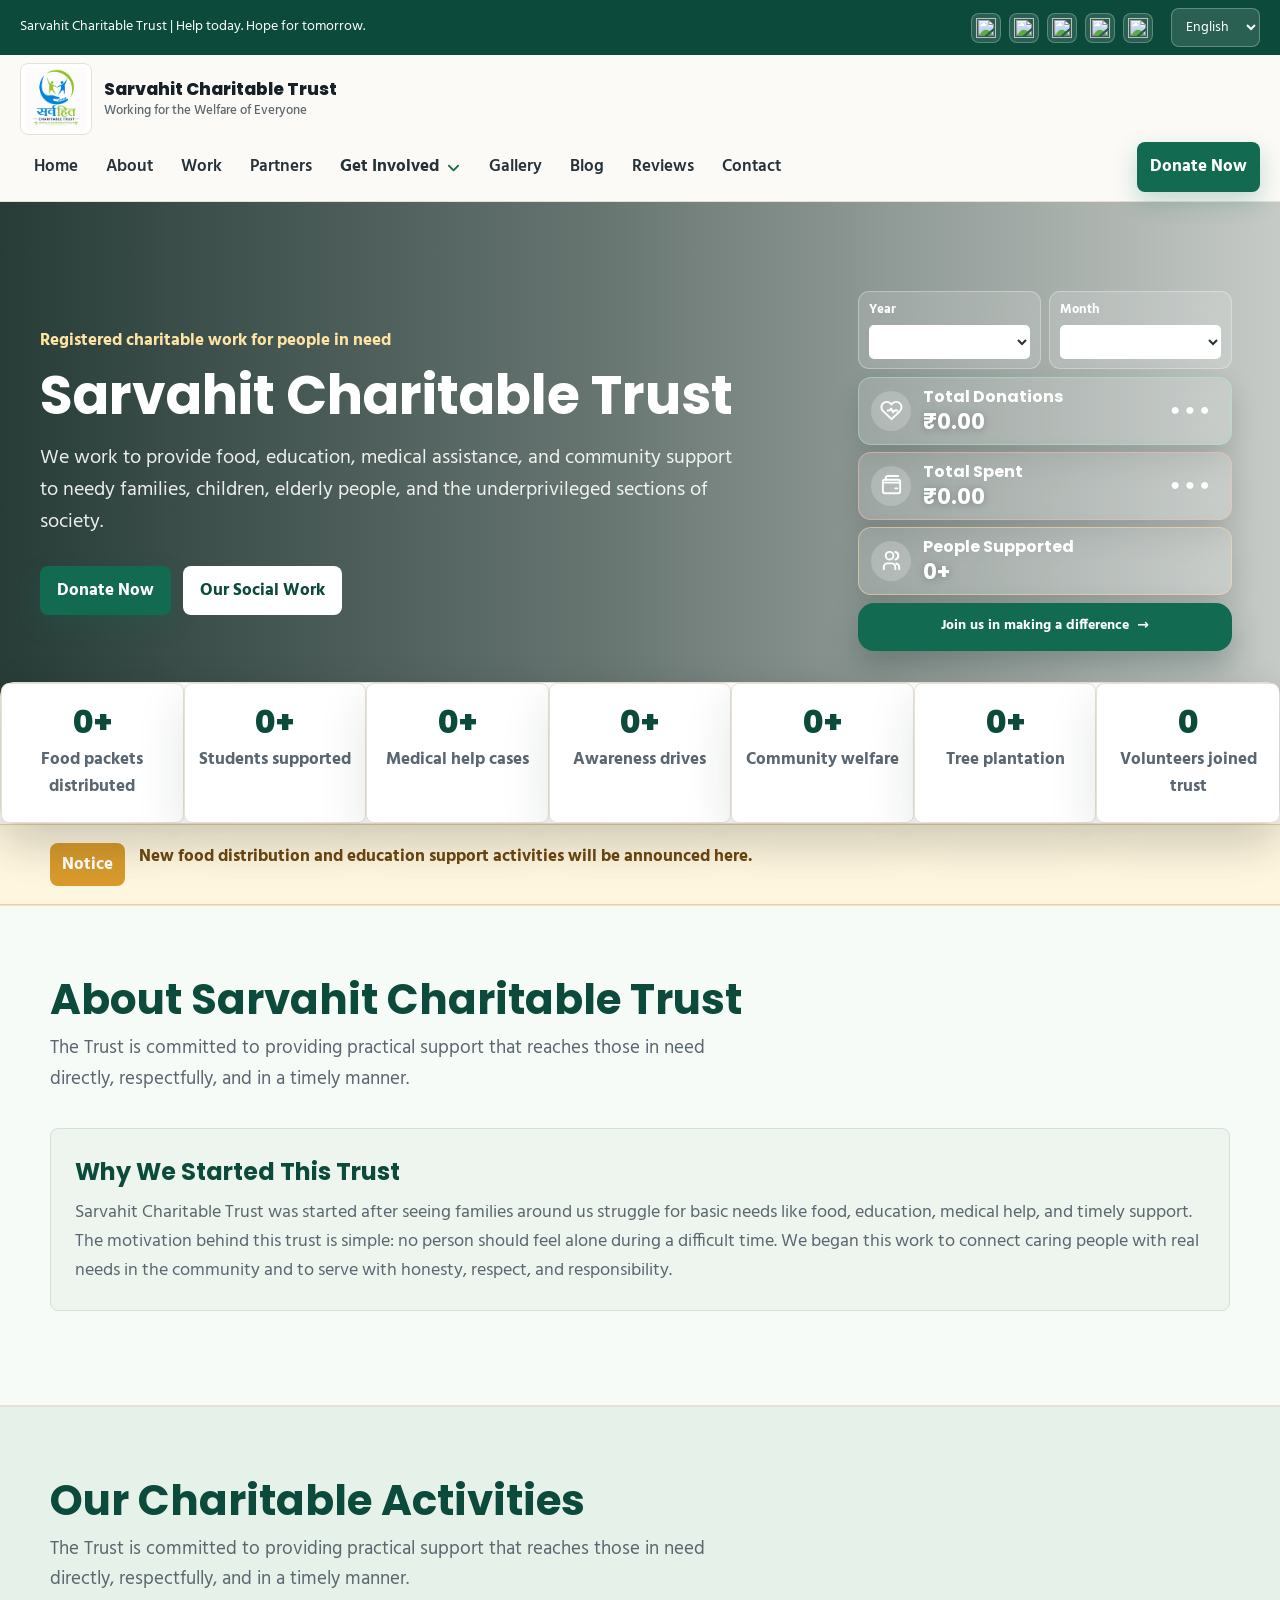
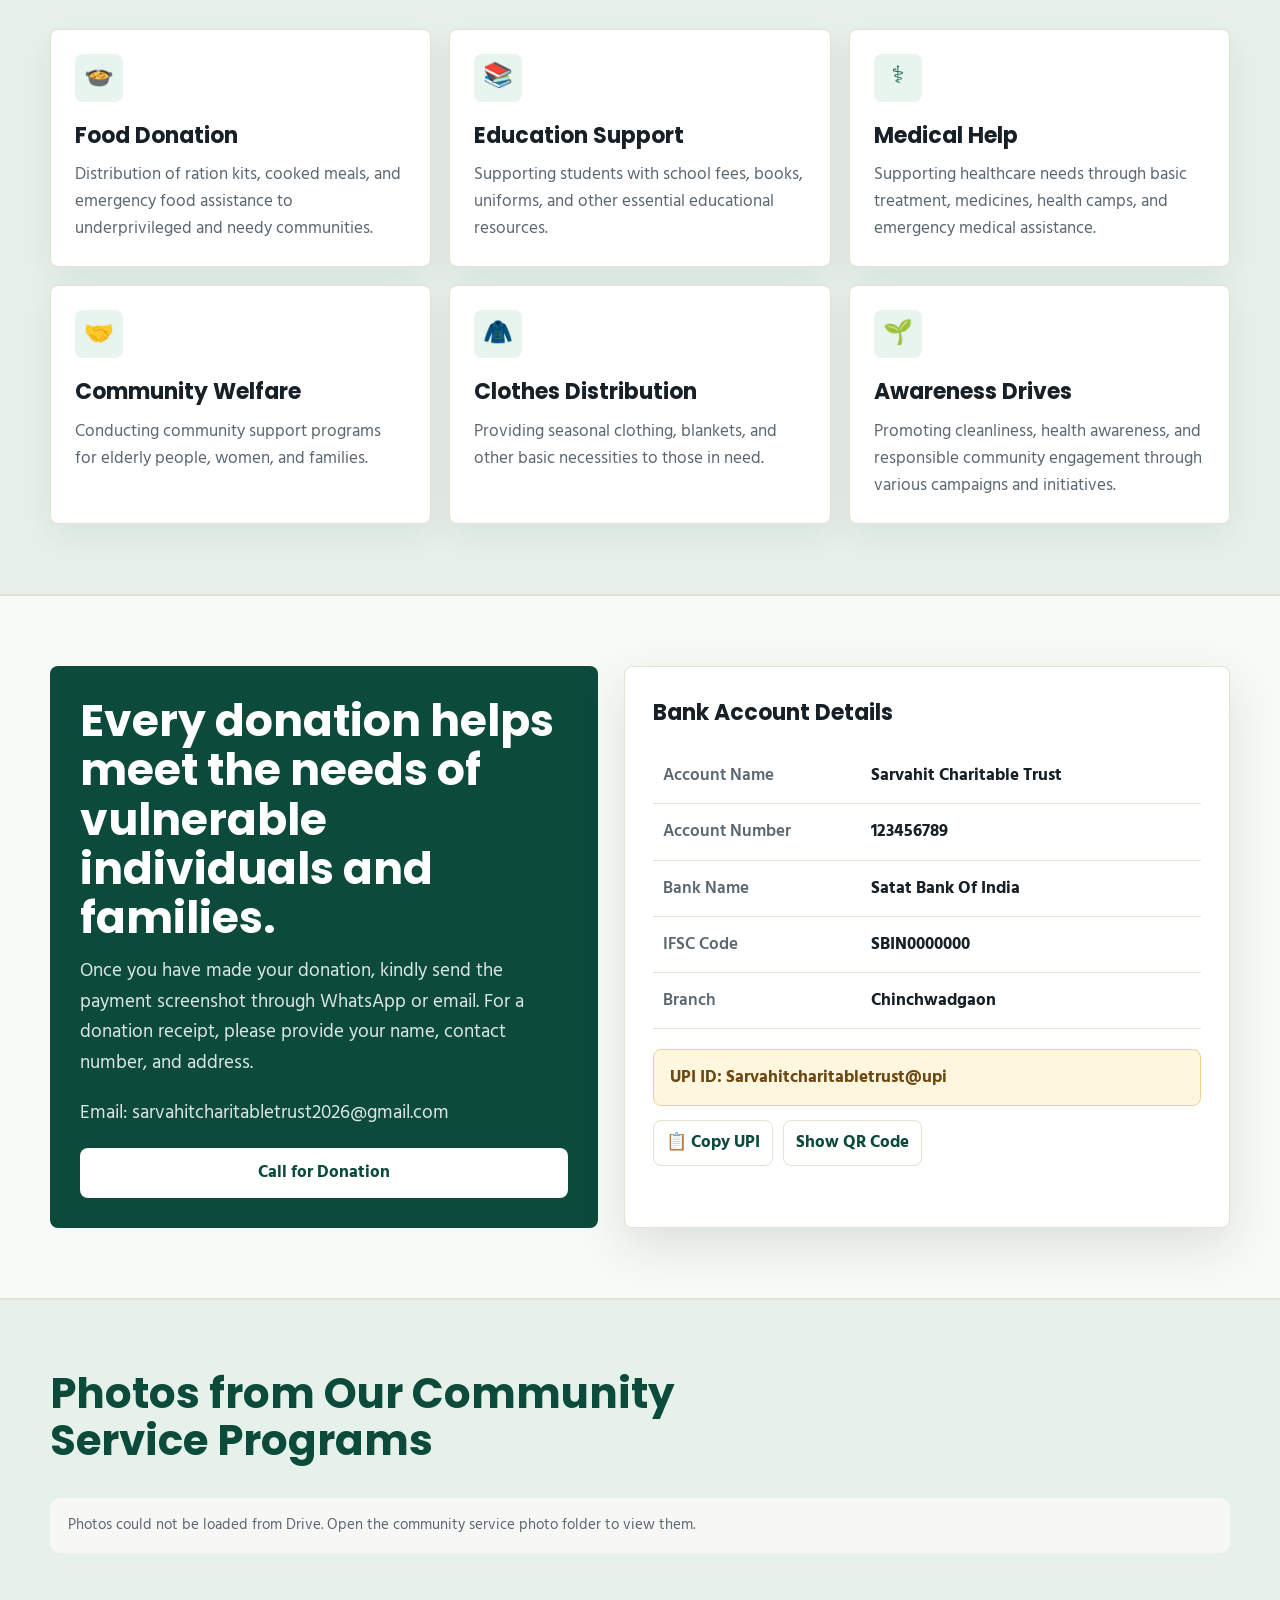
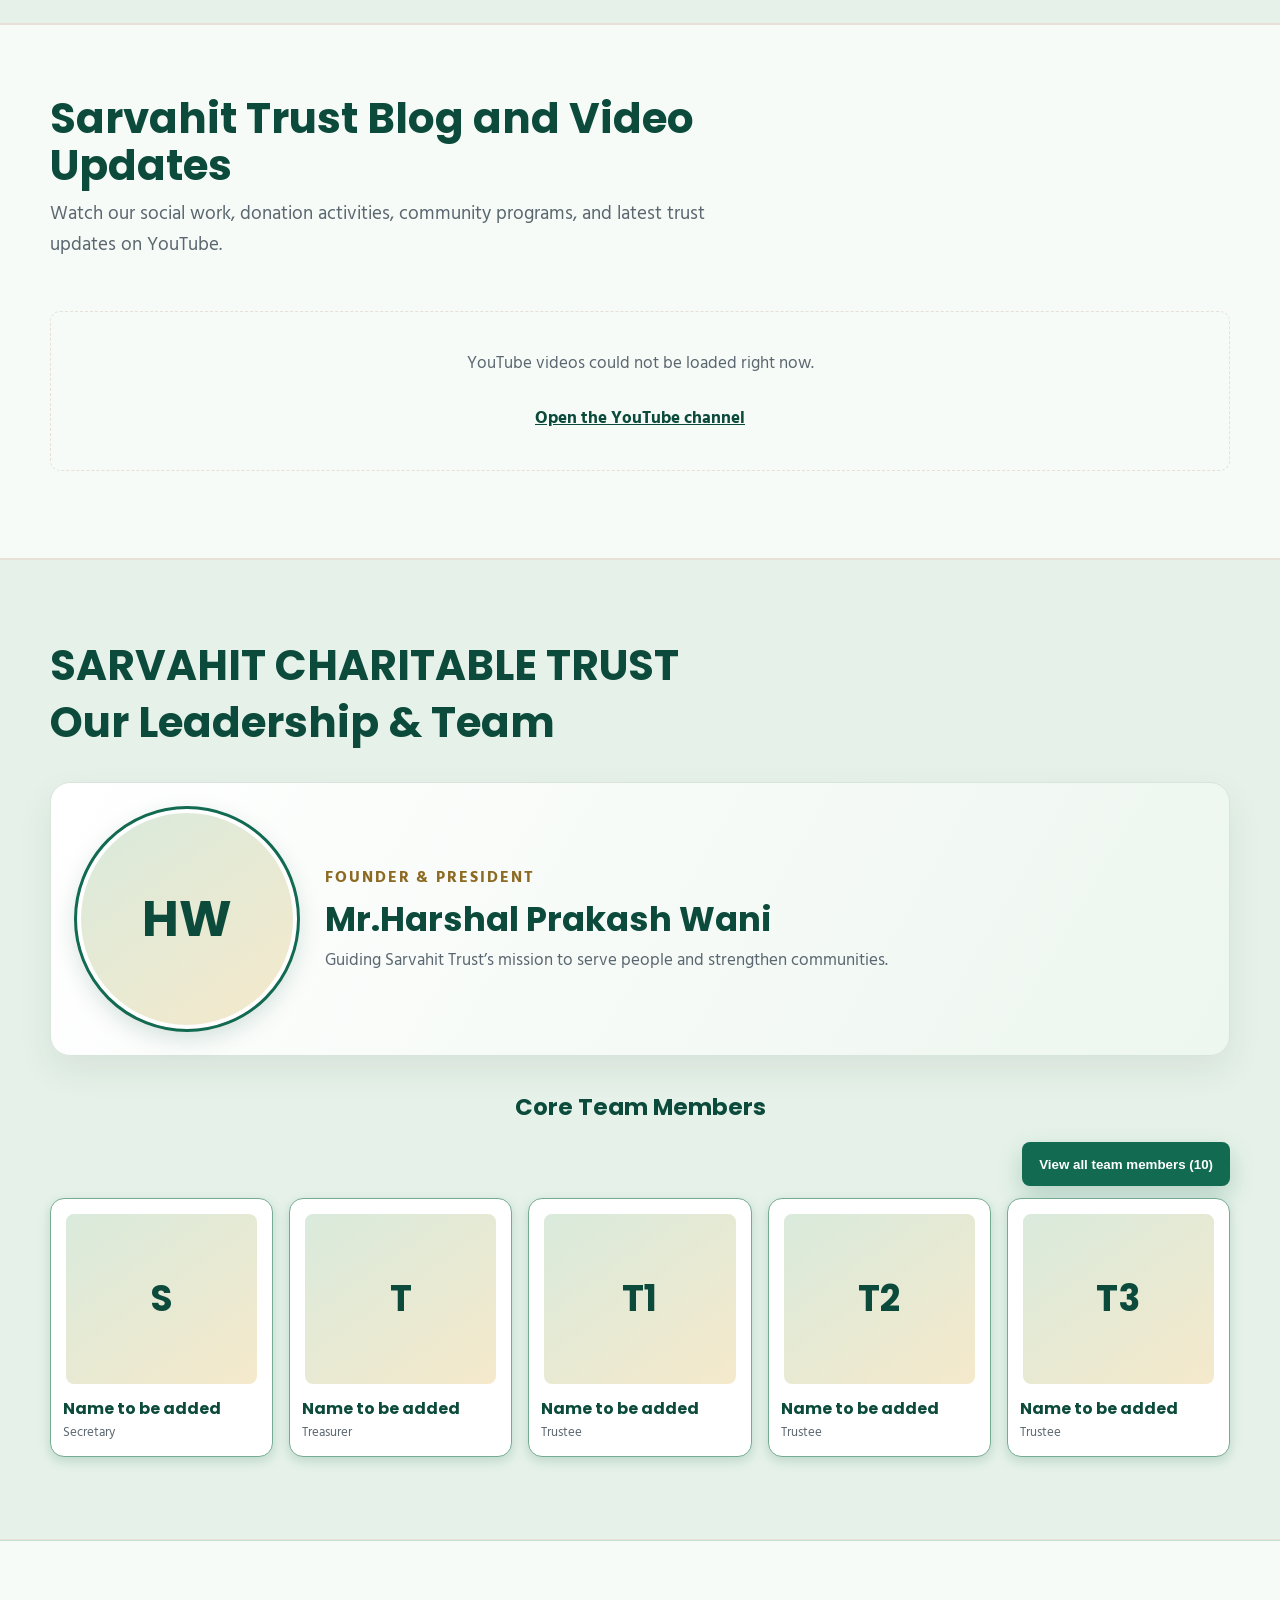
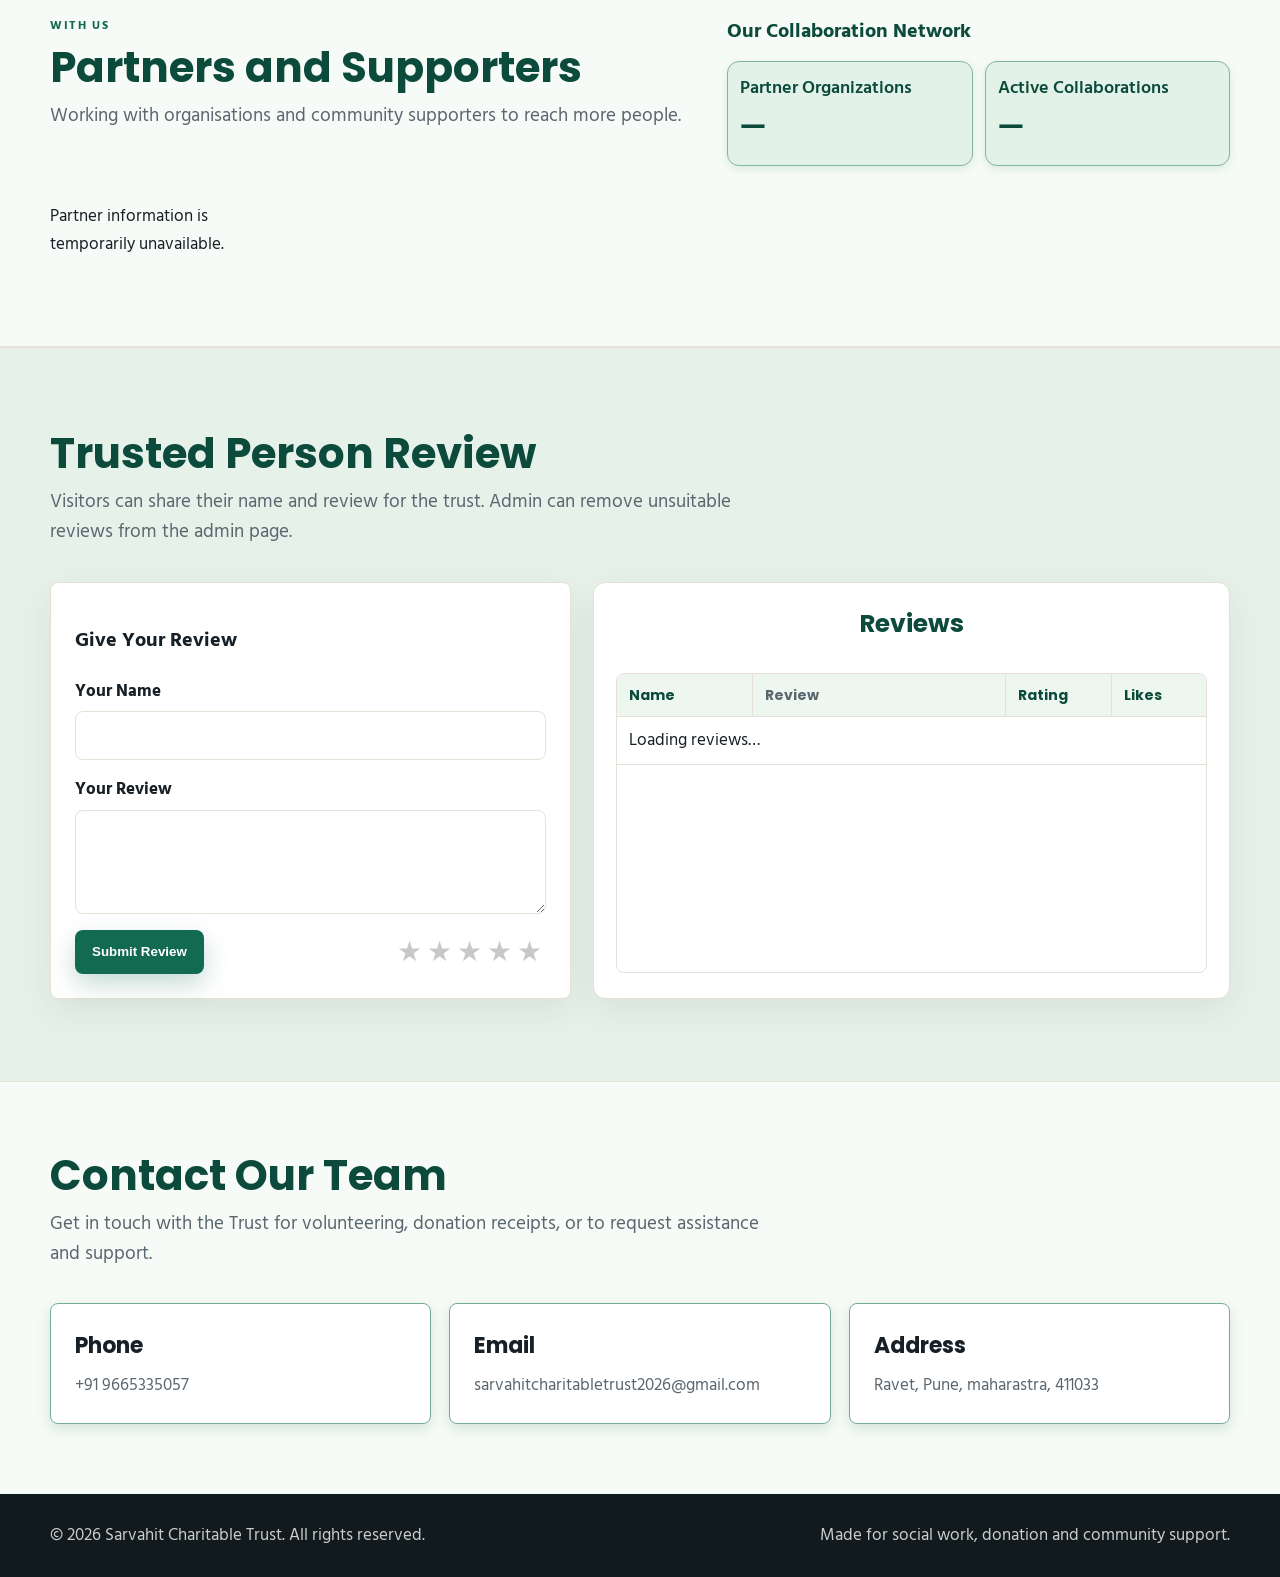
==== commit c9921558: "Update Update" ====
--- a/outputs/index.html
+++ b/outputs/index.html
@@ -1,3713 +1,4762 @@
-<!DOCTYPE html>
-<html lang="hi">
-<head>
-  <meta charset="UTF-8" />
-  <meta name="viewport" content="width=device-width, initial-scale=1.0" />
-  <title>Sarvahit Charitable Trust</title>
-  <meta name="description" content="Sarvahit Charitable Trust - social work, education support, food donation, health help, and community welfare." />
-  <link rel="preconnect" href="https://fonts.googleapis.com">
-  <link rel="preconnect" href="https://fonts.gstatic.com" crossorigin>
-  <link href="https://fonts.googleapis.com/css2?family=Hind:wght@400;500;600;700&family=Poppins:wght@500;600;700;800&display=swap" rel="stylesheet">
-  <style>
-    :root {
-      --ink: #172026;
-      --muted: #5b6770;
-      --paper: #fbfaf7;
-      --panel: #ffffff;
-      --green: #126a51;
-      --green-dark: #0c4b3b;
-      --gold: #d89a2b;
-      --rose: #b94b5f;
-      --line: #e6e0d6;
-      --shadow: 0 18px 50px rgba(20, 30, 36, 0.12);
-    }
-
-    * {
-      box-sizing: border-box;
-    }
-
-    html {
-      scroll-behavior: smooth;
-    }
-
-    body {
-      margin: 0;
-      color: var(--ink);
-      background: var(--paper);
-      font-family: "Hind", system-ui, sans-serif;
-      font-size: 17px;
-      line-height: 1.6;
-    }
-
-    a {
-      color: inherit;
-      text-decoration: none;
-      transition: color 0.2s ease, background-color 0.2s ease, border-color 0.2s ease, transform 0.2s ease;
-    }
-
-    a:hover,
-    a:focus {
-      color: var(--green);
-      outline: none;
-    }
-
-    .topbar {
-      background: var(--green-dark);
-      color: #fff;
-      font-size: 14px;
-      padding: 8px 20px;
-    }
-
-    .topbar-inner {
-      max-width: 1408px;
-      margin: 0 auto;
-      display: flex;
-      align-items: center;
-      justify-content: space-between;
-      gap: 14px;
-    }
-
-    header {
-      position: sticky;
-      top: 0;
-      z-index: 20;
-      background: rgba(251, 250, 247, 0.92);
-      backdrop-filter: blur(14px);
-      border-bottom: 1px solid var(--line);
-      overflow: visible;
-    }
-
-    .nav-logo {
-      width: 72px;
-      height: 72px;
-      display: block;
-      object-fit: contain;
-      padding: 4px;
-      border: 1px solid var(--line);
-      border-radius: 8px;
-      background: #fff;
-      flex: 0 0 auto;
-    }
-
-    .nav {
-      max-width: 1408px;
-      margin: 0 auto;
-      padding: 8px 20px;
-      display: flex;
-      align-items: center;
-      justify-content: space-between;
-      gap: 18px;
-    }
-
-    .brand {
-      display: flex;
-      align-items: center;
-      gap: 12px;
-      font-family: "Poppins", system-ui, sans-serif;
-      font-weight: 800;
-      letter-spacing: 0;
-    }
-
-    .brand small {
-      display: block;
-      font-family: "Hind", system-ui, sans-serif;
-      font-weight: 500;
-      color: var(--muted);
-      font-size: 13px;
-      margin-top: -2px;
-    }
-
-    .nav-links {
-      display: flex;
-      align-items: center;
-      gap: 18px;
-      color: #263238;
-      font-weight: 600;
-      white-space: nowrap;
-    }
-
-    .dropdown {
-      position: relative;
-    }
-
-    .dropdown summary {
-      min-height: 44px;
-      display: inline-flex;
-      align-items: center;
-      gap: 6px;
-      list-style: none;
-      cursor: pointer;
-      font-weight: 700;
-      transition: color 0.2s ease, background-color 0.2s ease;
-    }
-
-    .dropdown:hover summary,
-    .dropdown:focus-within summary {
-      color: var(--green);
-    }
-
-    .dropdown:hover .dropdown-menu,
-    .dropdown:focus-within .dropdown-menu,
-    .dropdown[open] .dropdown-menu {
-      display: grid;
-    }
-
-    .dropdown summary::-webkit-details-marker {
-      display: none;
-    }
-
-    .dropdown summary::after {
-      content: "v";
-      color: var(--green);
-      font-size: 11px;
-      line-height: 1;
-    }
-
-    .dropdown-menu {
-      position: absolute;
-      top: 100%;
-      left: 0;
-      min-width: 190px;
-      padding: 8px;
-      display: none;
-      gap: 4px;
-      background: #fff;
-      border: 1px solid var(--line);
-      border-radius: 8px;
-      box-shadow: var(--shadow);
-      z-index: 30;
-    }
-
-    .dropdown-menu a {
-      display: block;
-      padding: 10px 12px;
-      border-radius: 6px;
-      color: var(--ink);
-      font-weight: 700;
-    }
-
-    .dropdown-menu a:hover,
-    .dropdown-menu a:focus {
-      background: #eef5ef;
-      color: var(--green-dark);
-      outline: none;
-    }
-
-    .dropdown-menu a.is-disabled {
-      color: #9aa3a8;
-      background: #f3f1ed;
-      pointer-events: none;
-      cursor: not-allowed;
-    }
-
-    .social-links {
-      display: inline-flex;
-      align-items: center;
-      gap: 8px;
-    }
-
-    .topbar-actions {
-      display: inline-flex;
-      align-items: center;
-      gap: 18px;
-      margin-left: auto;
-    }
-
-    .social-icon {
-      width: 34px;
-      height: 34px;
-      border-radius: 8px;
-      display: inline-grid;
-      place-items: center;
-      background: #fff;
-      border: 1px solid var(--line);
-      color: var(--green-dark);
-      font-family: "Poppins", system-ui, sans-serif;
-      font-size: 14px;
-      font-weight: 800;
-      line-height: 1;
-    }
-
-    .social-icon img {
-      display: block;
-      width: 22px;
-      height: 22px;
-      object-fit: contain;
-    }
-
-    .topbar .social-icon {
-      width: 30px;
-      height: 30px;
-      background: rgba(255, 255, 255, 0.12);
-      border-color: rgba(255, 255, 255, 0.25);
-      color: #fff;
-    }
-
-    .topbar .social-icon img {
-      width: 20px;
-      height: 20px;
-    }
-
-    .language-select {
-      border: 1px solid rgba(255, 255, 255, 0.28);
-      border-radius: 8px;
-      min-height: 34px;
-      padding: 6px 10px;
-      background: rgba(255, 255, 255, 0.12);
-      color: #fff;
-      font-weight: 800;
-      white-space: nowrap;
-      font: inherit;
-    }
-
-    .language-select:hover,
-    .language-select:focus {
-      background: #fff;
-      color: var(--green-dark);
-      outline: none;
-    }
-
-    .language-select option {
-      color: var(--ink);
-    }
-
-    .social-icon:hover,
-    .social-icon:focus {
-      background: var(--green);
-      color: #fff;
-      outline: none;
-    }
-
-    .btn {
-      min-height: 44px;
-      display: inline-flex;
-      align-items: center;
-      justify-content: center;
-      gap: 8px;
-      border-radius: 8px;
-      padding: 10px 16px;
-      font-weight: 700;
-      border: 1px solid transparent;
-      cursor: pointer;
-      transition: color 0.2s ease, background-color 0.2s ease, border-color 0.2s ease, transform 0.2s ease, box-shadow 0.2s ease;
-    }
-
-    .btn-primary {
-      background: var(--green);
-      color: #fff;
-      box-shadow: 0 10px 24px rgba(18, 106, 81, 0.24);
-    }
-
-    .btn:hover,
-    .btn:focus,
-    button:hover,
-    button:focus {
-      transform: translateY(-1px);
-      outline: none;
-    }
-
-    .btn-primary:hover,
-    .btn-primary:focus {
-      background: var(--green-dark);
-      color: #fff;
-      box-shadow: 0 14px 28px rgba(18, 106, 81, 0.28);
-    }
-
-    .btn-light {
-      background: #fff;
-      color: var(--green-dark);
-      border-color: rgba(255, 255, 255, 0.55);
-    }
-
-    .btn-light:hover,
-    .btn-light:focus {
-      background: #fff6df;
-      color: var(--green-dark);
-      border-color: var(--gold);
-    }
-
-    .hero {
-      min-height: calc(100vh - 104px);
-      display: grid;
-      align-items: start;
-      position: relative;
-      overflow: hidden;
-      background:
-        linear-gradient(90deg, rgba(10, 34, 29, 0.88), rgba(10, 34, 29, 0.62) 46%, rgba(10, 34, 29, 0.22)),
-        url("https://images.unsplash.com/photo-1488521787991-ed7bbaae773c?auto=format&fit=crop&w=1800&q=82") center/cover;
-      color: #fff;
-    }
-
-    .hero-inner {
-      width: min(1180px, 100%);
-      margin: 0 auto;
-      padding: 26px 20px 44px;
-    }
-
-    .hero-content {
-      max-width: 720px;
-    }
-
-    .hero-logo {
-      position: absolute;
-      top: 24px;
-      left: max(20px, calc(50% - 590px));
-      width: 154px;
-      height: 154px;
-      display: block;
-      object-fit: contain;
-      margin: 0;
-      padding: 7px;
-      border-radius: 8px;
-      background: #fff;
-      border: 2px solid rgba(255, 255, 255, 0.8);
-      box-shadow: 0 12px 30px rgba(0, 0, 0, 0.22);
-    }
-
-    .eyebrow {
-      display: inline-flex;
-      align-items: center;
-      gap: 8px;
-      color: #ffe3a3;
-      font-weight: 700;
-      margin-bottom: 14px;
-    }
-
-    .hero h1 {
-      font-family: "Poppins", system-ui, sans-serif;
-      font-size: clamp(42px, 7vw, 78px);
-      line-height: 1.04;
-      margin: 0 0 18px;
-      letter-spacing: 0;
-    }
-
-    .hero p {
-      font-size: 22px;
-      max-width: 640px;
-      margin: 0 0 28px;
-      color: rgba(255, 255, 255, 0.9);
-    }
-
-    .hero-actions {
-      display: flex;
-      flex-wrap: wrap;
-      gap: 12px;
-    }
-
-    section {
-      padding: 70px 20px;
-    }
-
-    #home,
-    section[id] {
-      scroll-margin-top: var(--anchor-scroll-offset, 6rem);
-    }
-
-    .wrap {
-      max-width: 1180px;
-      margin: 0 auto;
-    }
-
-    .section-head {
-      max-width: 720px;
-      margin-bottom: 34px;
-    }
-
-    .section-head h2 {
-      font-family: "Poppins", system-ui, sans-serif;
-      font-size: clamp(30px, 4vw, 46px);
-      line-height: 1.12;
-      margin: 0 0 10px;
-      letter-spacing: 0;
-    }
-
-    .section-head p {
-      margin: 0;
-      color: var(--muted);
-      font-size: 19px;
-    }
-
-    .stats {
-      display: grid;
-      grid-template-columns: repeat(4, 1fr);
-      gap: 14px;
-      margin-top: -46px;
-      position: relative;
-      z-index: 4;
-    }
-
-    .stat {
-      background: var(--panel);
-      border: 1px solid var(--line);
-      border-radius: 8px;
-      box-shadow: var(--shadow);
-      padding: 22px;
-    }
-
-    .stat strong {
-      display: block;
-      font-family: "Poppins", system-ui, sans-serif;
-      font-size: 30px;
-      color: var(--green);
-      line-height: 1;
-      margin-bottom: 8px;
-    }
-
-    .work-grid {
-      display: grid;
-      grid-template-columns: repeat(3, 1fr);
-      gap: 18px;
-    }
-
-    .about-story {
-      background: #eef5ef;
-      border: 1px solid #cfe2d7;
-      border-radius: 8px;
-      padding: 24px;
-      margin-bottom: 24px;
-    }
-
-    .about-story h3 {
-      font-family: "Poppins", system-ui, sans-serif;
-      margin: 0 0 8px;
-      font-size: 24px;
-      letter-spacing: 0;
-      color: var(--green-dark);
-    }
-
-    .about-story p {
-      margin: 0;
-      color: var(--muted);
-      font-size: 18px;
-    }
-
-    .work-card {
-      background: var(--panel);
-      border: 1px solid var(--line);
-      border-radius: 8px;
-      padding: 24px;
-      min-height: 220px;
-      box-shadow: 0 12px 34px rgba(20, 30, 36, 0.07);
-    }
-
-    .icon {
-      width: 48px;
-      height: 48px;
-      border-radius: 8px;
-      display: grid;
-      place-items: center;
-      background: #e8f4ee;
-      color: var(--green);
-      font-size: 24px;
-      margin-bottom: 16px;
-    }
-
-    .work-card h3,
-    .donation-box h3,
-    .contact-box h3 {
-      font-family: "Poppins", system-ui, sans-serif;
-      margin: 0 0 8px;
-      font-size: 22px;
-      letter-spacing: 0;
-    }
-
-    .work-card p {
-      margin: 0;
-      color: var(--muted);
-    }
-
-    .donation-band {
-      background: #eef5ef;
-      border-top: 1px solid var(--line);
-      border-bottom: 1px solid var(--line);
-    }
-
-    .donation-layout {
-      display: grid;
-      grid-template-columns: 0.95fr 1.05fr;
-      gap: 26px;
-      align-items: stretch;
-    }
-
-    .donation-note {
-      background: var(--green-dark);
-      color: #fff;
-      border-radius: 8px;
-      padding: 30px;
-      display: flex;
-      flex-direction: column;
-      justify-content: space-between;
-      min-height: 360px;
-    }
-
-    .donation-note h2 {
-      font-family: "Poppins", system-ui, sans-serif;
-      font-size: clamp(30px, 4vw, 44px);
-      line-height: 1.12;
-      margin: 0 0 14px;
-      letter-spacing: 0;
-    }
-
-    .donation-note p {
-      color: rgba(255, 255, 255, 0.86);
-      margin: 0 0 20px;
-      font-size: 19px;
-    }
-
-    .donation-box {
-      background: var(--panel);
-      border: 1px solid var(--line);
-      border-radius: 8px;
-      box-shadow: var(--shadow);
-      padding: 28px;
-    }
-
-    .bank-table {
-      width: 100%;
-      border-collapse: collapse;
-      margin: 18px 0 20px;
-      overflow-wrap: anywhere;
-    }
-
-    .bank-table th,
-    .bank-table td {
-      text-align: left;
-      padding: 14px 10px;
-      border-bottom: 1px solid var(--line);
-      vertical-align: top;
-    }
-
-    .bank-table th {
-      width: 38%;
-      color: var(--muted);
-      font-weight: 600;
-    }
-
-    .bank-table td {
-      font-weight: 700;
-    }
-
-    .upi {
-      background: #fff6df;
-      border: 1px solid #efd293;
-      border-radius: 8px;
-      padding: 14px 16px;
-      font-weight: 700;
-      color: #6d4811;
-    }
-
-    .payment-actions {
-      display: flex;
-      flex-wrap: wrap;
-      gap: 10px;
-      margin-top: 14px;
-    }
-
-    .copy-btn,
-    .qr-btn {
-      min-height: 40px;
-      border-radius: 8px;
-      border: 1px solid var(--line);
-      background: #fff;
-      color: var(--green-dark);
-      padding: 8px 12px;
-      cursor: pointer;
-      font: inherit;
-      font-weight: 700;
-    }
-
-    .copy-btn:hover,
-    .copy-btn:focus,
-    .qr-btn:hover,
-    .qr-btn:focus {
-      background: var(--green);
-      color: #fff;
-      outline: none;
-    }
-
-    .notice-band {
-      background: #fff6df;
-      border-top: 1px solid #efd293;
-      border-bottom: 1px solid #efd293;
-      padding: 18px 20px;
-    }
-
-    .notice-box {
-      max-width: 1180px;
-      margin: 0 auto;
-      display: grid;
-      grid-template-columns: auto 1fr;
-      gap: 14px;
-      align-items: start;
-    }
-
-    .notice-label {
-      background: var(--gold);
-      color: #fff;
-      border-radius: 8px;
-      padding: 8px 12px;
-      font-weight: 800;
-    }
-
-    .notice-text {
-      margin: 0;
-      color: #6d4811;
-      font-weight: 700;
-    }
-
-    .review-grid {
-      display: grid;
-      grid-template-columns: repeat(3, 1fr);
-      gap: 18px;
-    }
-
-    .review-viewer {
-      display: grid;
-      gap: 14px;
-    }
-
-    .review-controls {
-      display: flex;
-      justify-content: center;
-      gap: 10px;
-      margin-top: 4px;
-    }
-
-    .review-arrow {
-      width: 44px;
-      height: 40px;
-      border: 1px solid var(--line);
-      border-radius: 8px;
-      background: #fff;
-      color: var(--green-dark);
-      cursor: pointer;
-      font-size: 22px;
-      font-weight: 800;
-      line-height: 1;
-    }
-
-    .review-arrow:hover,
-    .review-arrow:focus {
-      background: var(--green);
-      color: #fff;
-      outline: none;
-    }
-
-    .review-layout {
-      display: grid;
-      grid-template-columns: 0.9fr 1.1fr;
-      gap: 22px;
-      align-items: start;
-    }
-
-    .review-card {
-      display: flex;
-      flex-direction: column;
-      height: 285px;
-      overflow: hidden;
-      background: #fff;
-      border: 1px solid var(--line);
-      border-radius: 8px;
-      padding: 18px;
-      box-shadow: 0 12px 34px rgba(20, 30, 36, 0.07);
-    }
-
-    .review-card p {
-      display: -webkit-box;
-      flex: 1;
-      margin: 10px 0;
-      padding: 12px 10px;
-      border: 1px solid var(--line);
-      border-radius: 4px;
-      overflow: hidden;
-      color: var(--muted);
-      overflow-wrap: anywhere;
-      -webkit-box-orient: vertical;
-      -webkit-line-clamp: 4;
-    }
-
-    .review-card strong {
-      color: var(--green-dark);
-      font-family: "Poppins", system-ui, sans-serif;
-    }
-
-    .review-name-button {
-      width: 100%;
-      padding: 10px 12px;
-      border: 1px solid #cfe4d8;
-      border-radius: 6px;
-      background: #edf7ef;
-      color: var(--green-dark);
-      font: inherit;
-      font-weight: 800;
-      text-align: left;
-      text-decoration: none;
-      cursor: pointer;
-    }
-
-    .review-name-button:hover,
-    .review-name-button:focus-visible { background: #dcefe3; outline: 2px solid var(--green); outline-offset: 2px; }
-
-    .public-review-dialog {
-      width: min(560px, calc(100% - 32px));
-      max-height: min(80vh, 720px);
-      overflow: auto;
-      padding: 24px;
-      border: 1px solid var(--line);
-      border-radius: 12px;
-      color: var(--ink);
-      background: #fff;
-      box-shadow: 0 24px 70px rgba(0, 0, 0, 0.28);
-    }
-
-    .public-review-dialog::backdrop { background: rgba(17, 26, 28, 0.68); }
-    .public-review-dialog-header { display: flex; align-items: center; justify-content: space-between; gap: 16px; margin-bottom: 16px; }
-    .public-review-dialog-header h3 { margin: 0; color: var(--green-dark); }
-    .public-review-dialog-close { border: 0; background: transparent; color: var(--muted); font-size: 28px; cursor: pointer; }
-    .public-review-dialog-text { line-height: 1.7; overflow-wrap: anywhere; }
-
-    .review-rating {
-      margin: auto 0 0;
-      padding-top: 8px;
-      color: #d99a00;
-      font-size: 20px;
-      letter-spacing: 2px;
-    }
-
-    .review-rating .is-empty { color: #c8c8c8; }
-
-    .review-rating-label {
-      margin-left: 8px;
-      color: var(--muted);
-      font-size: 13px;
-      letter-spacing: 0;
-    }
-
-    .review-rating-picker { display: flex; gap: 5px; margin: 2px 0 4px; }
-    .review-rating-picker button { border: 0; padding: 0; background: transparent; color: #c8c8c8; font-size: 28px; cursor: pointer; }
-    .review-rating-picker button.is-selected, .review-rating-picker button:hover, .review-rating-picker button:focus-visible { color: #d99a00; }
-    .review-reactions { display: flex; gap: 8px; align-items: center; margin-top: 8px; }
-    .review-reaction { border: 1px solid var(--line); border-radius: 18px; padding: 5px 9px; background: #fff; cursor: pointer; }
-    .review-reaction.is-selected { border-color: var(--green); background: #edf7ef; }
-
-    .review-form-box {
-      background: #fff;
-      border: 1px solid var(--line);
-      border-radius: 8px;
-      box-shadow: 0 12px 34px rgba(20, 30, 36, 0.07);
-      padding: 24px;
-    }
-
-    .qr-preview {
-      width: min(260px, 100%);
-      display: block;
-      margin: 8px auto 0;
-      border: 1px solid var(--line);
-      border-radius: 8px;
-      background: #fff;
-      padding: 12px;
-    }
-
-    .donation-steps {
-      display: grid;
-      grid-template-columns: repeat(3, 1fr);
-      gap: 8px;
-      margin-bottom: 22px;
-    }
-
-    .donation-step {
-      padding: 10px;
-      border: 1px solid var(--line);
-      border-radius: 8px;
-      background: #f4f5f2;
-      color: var(--muted);
-      text-align: center;
-      font-weight: 800;
-      font-size: 14px;
-    }
-
-    .donation-step.is-active {
-      background: var(--green);
-      border-color: var(--green);
-      color: #fff;
-    }
-
-    .donation-panel[hidden] {
-      display: none;
-    }
-
-    .donor-summary {
-      padding: 14px 16px;
-      margin-bottom: 16px;
-      border-left: 4px solid var(--gold);
-      background: #fff6df;
-      border-radius: 8px;
-    }
-
-    .donor-summary strong {
-      color: var(--green-dark);
-    }
-
-    .payment-grid {
-      display: grid;
-      grid-template-columns: minmax(0, 1fr) 220px;
-      gap: 20px;
-      align-items: start;
-    }
-
-    .payment-grid .qr-preview {
-      margin: 18px auto 0;
-    }
-
-    .proof-upload {
-      display: grid;
-      gap: 8px;
-      margin-top: 20px;
-      padding: 16px;
-      border: 1px solid var(--line);
-      border-radius: 8px;
-      background: #f7f8f5;
-      font-weight: 700;
-    }
-
-    .proof-upload input {
-      width: 100%;
-      padding: 10px;
-      border: 1px solid var(--line);
-      border-radius: 8px;
-      background: #fff;
-      font: inherit;
-    }
-
-    .donation-status {
-      display: none;
-      margin-top: 14px;
-      padding: 12px 14px;
-      border-radius: 8px;
-      background: #edf7ef;
-      color: var(--green-dark);
-      font-weight: 800;
-      text-align: center;
-    }
-
-    .donation-status.is-loading {
-      display: flex;
-      align-items: center;
-      justify-content: center;
-      gap: 10px;
-    }
-
-    .donation-spinner {
-      width: 22px;
-      height: 22px;
-      flex: 0 0 22px;
-      border: 3px solid currentColor;
-      border-right-color: transparent;
-      border-radius: 50%;
-      animation: donation-spin 0.8s linear infinite;
-    }
-
-    .donation-loading-overlay {
-      position: fixed;
-      inset: 0;
-      z-index: 300;
-      display: grid;
-      place-items: center;
-      padding: 24px;
-      background: rgba(17, 26, 28, 0.76);
-      color: #fff;
-    }
-
-    .donation-loading-overlay[hidden] {
-      display: none;
-    }
-
-    .donation-loading-content {
-      display: flex;
-      flex-direction: column;
-      align-items: center;
-      gap: 16px;
-      font-size: 20px;
-      font-weight: 800;
-      text-align: center;
-    }
-
-    .donation-loading-content .donation-spinner {
-      width: 44px;
-      height: 44px;
-      flex-basis: 44px;
-      border-width: 5px;
-    }
-
-    @keyframes donation-spin {
-      to { transform: rotate(360deg); }
-    }
-
-    @media (prefers-reduced-motion: reduce) {
-      .donation-spinner { animation: none; }
-    }
-
-    .certificate-ready {
-      padding: 28px 18px;
-      border: 2px solid var(--gold);
-      border-radius: 8px;
-      background: #fffdf7;
-      text-align: center;
-    }
-
-    .certificate-ready h3 {
-      color: var(--green-dark);
-      font-size: 28px;
-      margin-bottom: 10px;
-    }
-
-    .error-popup-overlay {
-      position: fixed;
-      inset: 0;
-      z-index: 400;
-      display: grid;
-      place-items: center;
-      padding: 20px;
-      background: rgba(17, 26, 28, 0.64);
-    }
-
-    .error-popup-overlay[hidden] { display: none; }
-
-    .error-popup {
-      width: min(440px, 100%);
-      padding: 24px;
-      border: 1px solid var(--line);
-      border-top: 5px solid #b42318;
-      border-radius: 10px;
-      background: #fff;
-      box-shadow: 0 24px 70px rgba(0, 0, 0, 0.28);
-    }
-
-    .error-popup h2 { margin: 0 0 10px; color: #9f1d16; font-size: 22px; }
-    .error-popup p { margin: 0 0 20px; line-height: 1.55; overflow-wrap: anywhere; }
-    .error-popup-actions { display: flex; justify-content: flex-end; }
-
-    .modal-overlay {
-      position: fixed;
-      inset: 0;
-      z-index: 100;
-      display: grid;
-      place-items: center;
-      padding: 20px;
-      background: rgba(17, 26, 28, 0.64);
-    }
-
-    .modal-overlay[hidden] {
-      display: none;
-    }
-
-    .modal-window {
-      width: min(780px, 100%);
-      max-height: min(86vh, 760px);
-      overflow: auto;
-      background: var(--panel);
-      border-radius: 8px;
-      box-shadow: 0 24px 70px rgba(0, 0, 0, 0.28);
-      border: 1px solid var(--line);
-    }
-
-    .modal-head {
-      position: sticky;
-      top: 0;
-      z-index: 1;
-      display: flex;
-      align-items: center;
-      justify-content: space-between;
-      gap: 14px;
-      padding: 18px 22px;
-      background: #fff;
-      border-bottom: 1px solid var(--line);
-    }
-
-    .modal-head h2 {
-      font-family: "Poppins", system-ui, sans-serif;
-      font-size: 24px;
-      line-height: 1.2;
-      margin: 0;
-      letter-spacing: 0;
-    }
-
-    .modal-close {
-      width: 40px;
-      height: 40px;
-      border: 1px solid var(--line);
-      border-radius: 8px;
-      background: #fff;
-      color: var(--ink);
-      cursor: pointer;
-      font-size: 22px;
-      line-height: 1;
-    }
-
-    .modal-body {
-      padding: 22px;
-    }
-
-    .form-grid {
-      display: grid;
-      grid-template-columns: 1fr 1fr;
-      gap: 16px;
-    }
-
-    .form-grid label {
-      display: grid;
-      gap: 6px;
-      font-weight: 700;
-    }
-
-    .form-grid input,
-    .form-grid select,
-    .form-grid textarea {
-      width: 100%;
-      min-height: 46px;
-      border: 1px solid var(--line);
-      border-radius: 8px;
-      padding: 10px 12px;
-      font: inherit;
-      color: var(--ink);
-      background: #fff;
-    }
-
-    .form-grid textarea {
-      min-height: 104px;
-      resize: vertical;
-    }
-
-    .full {
-      grid-column: 1 / -1;
-    }
-
-    .save-message {
-      display: none;
-      position: fixed;
-      top: 50%;
-      left: 50%;
-      z-index: 140;
-      width: min(420px, calc(100% - 32px));
-      transform: translate(-50%, -50%);
-      padding: 22px 24px;
-      border-radius: 8px;
-      background: #e8f4ee;
-      border: 1px solid #bddcc8;
-      color: var(--green-dark);
-      box-shadow: var(--shadow);
-      font-weight: 700;
-      text-align: center;
-    }
-
-    .owner-list {
-      display: grid;
-      gap: 10px;
-      margin-top: 16px;
-    }
-
-    .owner-item {
-      border: 1px solid var(--line);
-      border-radius: 8px;
-      padding: 12px;
-      background: #fff;
-      color: var(--muted);
-    }
-
-    .owner-item strong {
-      color: var(--ink);
-    }
-
-    .owner-item-top {
-      display: flex;
-      align-items: flex-start;
-      justify-content: space-between;
-      gap: 12px;
-      margin-bottom: 4px;
-    }
-
-    .delete-volunteer {
-      border: 1px solid #e4b8b8;
-      border-radius: 8px;
-      background: #fff4f4;
-      color: #9b1c1c;
-      padding: 7px 10px;
-      cursor: pointer;
-      font: inherit;
-      font-weight: 700;
-      line-height: 1;
-    }
-
-    .delete-volunteer:hover,
-    .delete-volunteer:focus {
-      background: #9b1c1c;
-      color: #fff;
-      outline: none;
-    }
-
-    .footer-action {
-      border: 1px solid rgba(255, 255, 255, 0.22);
-      border-radius: 8px;
-      background: transparent;
-      color: rgba(255, 255, 255, 0.78);
-      padding: 8px 12px;
-      cursor: pointer;
-      font: inherit;
-      transition: color 0.2s ease, background-color 0.2s ease, border-color 0.2s ease;
-    }
-
-    .footer-action:hover,
-    .footer-action:focus {
-      background: #fff;
-      color: var(--green-dark);
-      border-color: #fff;
-      outline: none;
-    }
-
-    .gallery {
-      display: grid;
-      grid-template-columns: 1.2fr 0.8fr 1fr;
-      gap: 14px;
-    }
-
-    .drive-gallery {
-      width: 100%;
-      display: grid;
-      grid-template-columns: repeat(5, minmax(0, 1fr));
-      gap: 24px 18px;
-      align-items: start;
-    }
-
-    .drive-gallery-card {
-      min-width: 0;
-      position: relative;
-      overflow: hidden;
-      border: 1px solid var(--line);
-      border-radius: 14px;
-      background: #fff;
-      box-shadow: 0 5px 18px rgba(0, 0, 0, 0.08);
-    }
-
-    .drive-gallery-stage {
-      position: relative;
-      width: 100%;
-      aspect-ratio: 1.35 / 1;
-      background: #eef1ee;
-      overflow: hidden;
-      cursor: default;
-    }
-
-    .drive-gallery-image {
-      width: 100%;
-      height: 100%;
-      display: block;
-      object-fit: cover;
-      user-select: none;
-      -webkit-user-drag: none;
-      transition: transform 0.18s ease;
-    }
-
-    .drive-gallery-stage:hover .drive-gallery-image {
-      transform: scale(1.015);
-    }
-
-    .drive-gallery-arrow {
-      position: absolute;
-      top: 50%;
-      transform: translateY(-50%);
-      width: 38px;
-      height: 38px;
-      padding: 0;
-      border: 0;
-      border-radius: 50%;
-      display: grid;
-      place-items: center;
-      background: rgba(255, 255, 255, 0.96);
-      color: #173d2c;
-      font-size: 29px;
-      font-weight: 400;
-      line-height: 1;
-      cursor: pointer;
-      box-shadow: 0 3px 12px rgba(0, 0, 0, 0.22);
-      z-index: 3;
-    }
-
-    .drive-gallery-arrow.prev {
-      left: 8px;
-    }
-
-    .drive-gallery-arrow.next {
-      right: 8px;
-    }
-
-    .drive-gallery-arrow:hover,
-    .drive-gallery-arrow:focus-visible {
-      background: #fff;
-      outline: 2px solid var(--gold);
-      outline-offset: 2px;
-    }
-
-    .drive-gallery-arrow:disabled {
-      opacity: 0.38;
-      cursor: default;
-      outline: none;
-    }
-
-    .drive-gallery-info {
-      padding: 10px 11px 12px;
-      text-align: center;
-      background: #fff;
-    }
-
-    .drive-gallery-title {
-      margin: 0 0 3px;
-      color: var(--green-dark);
-      font-size: 0.95rem;
-      line-height: 1.25;
-      font-weight: 800;
-      white-space: nowrap;
-      overflow: hidden;
-      text-overflow: ellipsis;
-    }
-
-    .drive-gallery-count {
-      margin: 0;
-      color: var(--muted);
-      font-size: 0.78rem;
-    }
-
-    .drive-gallery-message {
-      min-height: 160px;
-      grid-column: 1 / -1;
-      display: grid;
-      place-items: center;
-      padding: 28px;
-      border: 1px dashed var(--line);
-      border-radius: 10px;
-      color: var(--muted);
-      text-align: center;
-    }
-
-    .drive-gallery-fallback {
-      grid-column: 1 / -1;
-      display: block;
-      padding: 16px 18px;
-      border-radius: 10px;
-      background: #f7f8f6;
-      color: var(--muted);
-      font-size: 0.92rem;
-      text-decoration: none;
-    }
-
-    /* Full-screen in-page photo viewer */
-    .drive-photo-viewer {
-      width: min(96vw, 1500px);
-      height: min(94vh, 1000px);
-      max-width: none;
-      max-height: none;
-      padding: 0;
-      border: 0;
-      border-radius: 16px;
-      background: #0b0d0c;
-      color: #fff;
-      overflow: hidden;
-    }
-
-    .drive-photo-viewer::backdrop {
-      background: rgba(0, 0, 0, 0.88);
-      backdrop-filter: blur(3px);
-    }
-
-    .drive-photo-viewer-shell {
-      position: relative;
-      width: 100%;
-      height: 100%;
-      display: grid;
-      grid-template-rows: 1fr auto;
-      min-height: 0;
-    }
-
-    .drive-photo-viewer-stage {
-      position: relative;
-      min-height: 0;
-      display: grid;
-      place-items: center;
-      padding: 58px 76px 18px;
-    }
-
-    .drive-photo-viewer-image {
-      display: block;
-      width: auto;
-      height: auto;
-      max-width: 100%;
-      max-height: 100%;
-      object-fit: contain;
-      user-select: none;
-      -webkit-user-drag: none;
-      border-radius: 6px;
-      box-shadow: 0 12px 45px rgba(0, 0, 0, 0.35);
-    }
-
-    .drive-photo-viewer-close,
-    .drive-photo-viewer-arrow {
-      position: absolute;
-      z-index: 4;
-      display: grid;
-      place-items: center;
-      border: 0;
-      cursor: pointer;
-      color: #fff;
-      background: rgba(0, 0, 0, 0.52);
-      box-shadow: 0 4px 16px rgba(0, 0, 0, 0.28);
-      transition: background 0.16s ease, transform 0.16s ease;
-    }
-
-    .drive-photo-viewer-close:hover,
-    .drive-photo-viewer-close:focus-visible,
-    .drive-photo-viewer-arrow:hover,
-    .drive-photo-viewer-arrow:focus-visible {
-      background: rgba(255, 255, 255, 0.18);
-      outline: 2px solid rgba(255, 255, 255, 0.8);
-      outline-offset: 2px;
-    }
-
-    .drive-photo-viewer-close {
-      top: 14px;
-      right: 14px;
-      width: 44px;
-      height: 44px;
-      border-radius: 50%;
-      font-size: 29px;
-      line-height: 1;
-    }
-
-    .drive-photo-viewer-arrow {
-      top: 50%;
-      transform: translateY(-50%);
-      width: 50px;
-      height: 64px;
-      border-radius: 14px;
-      font-size: 43px;
-      line-height: 1;
-    }
-
-    .drive-photo-viewer-arrow.prev {
-      left: 14px;
-    }
-
-    .drive-photo-viewer-arrow.next {
-      right: 14px;
-    }
-
-    .drive-photo-viewer-arrow:disabled {
-      opacity: 0.3;
-      cursor: default;
-      outline: none;
-    }
-
-    .drive-photo-viewer-info {
-      min-width: 0;
-      padding: 11px 20px 15px;
-      text-align: center;
-      background: rgba(0, 0, 0, 0.58);
-      border-top: 1px solid rgba(255, 255, 255, 0.09);
-    }
-
-    .drive-photo-viewer-title {
-      margin: 0 0 3px;
-      color: #fff;
-      font-size: 0.98rem;
-      font-weight: 800;
-      white-space: nowrap;
-      overflow: hidden;
-      text-overflow: ellipsis;
-    }
-
-    .drive-photo-viewer-count {
-      margin: 0;
-      color: rgba(255, 255, 255, 0.72);
-      font-size: 0.82rem;
-    }
-
-    @media (max-width: 620px) {
-      .drive-photo-viewer {
-        width: 100vw;
-        height: 100vh;
-        border-radius: 0;
-      }
-
-      .drive-photo-viewer-stage {
-        padding: 58px 48px 12px;
-      }
-
-      .drive-photo-viewer-arrow {
-        width: 42px;
-        height: 54px;
-        font-size: 35px;
-        border-radius: 12px;
-      }
-
-      .drive-photo-viewer-arrow.prev {
-        left: 7px;
-      }
-
-      .drive-photo-viewer-arrow.next {
-        right: 7px;
-      }
-    }
-
-    .gallery figure {
-      margin: 0;
-      min-height: 240px;
-      border-radius: 8px;
-      overflow: hidden;
-      position: relative;
-      background: #ddd;
-      cursor: pointer;
-    }
-
-    .gallery figure:focus {
-      outline: 3px solid var(--gold);
-      outline-offset: 3px;
-    }
-
-    .gallery figure:first-child {
-      grid-row: span 2;
-      min-height: 494px;
-    }
-
-    .gallery img {
-      width: 100%;
-      height: 100%;
-      object-fit: cover;
-      display: block;
-    }
-
-    .gallery figcaption {
-      position: absolute;
-      left: 0;
-      right: 0;
-      bottom: 0;
-      padding: 18px;
-      color: #fff;
-      font-weight: 700;
-      background: linear-gradient(transparent, rgba(0, 0, 0, 0.72));
-    }
-
-    .blog-gallery {
-      display: grid;
-      grid-template-columns: repeat(3, minmax(0, 1fr));
-      gap: 14px;
-    }
-
-    .blog-item {
-      position: relative;
-      min-height: 260px;
-      overflow: hidden;
-      border-radius: 8px;
-      background: #14231c;
-    }
-
-    .blog-item img {
-      width: 100%;
-      height: 100%;
-      min-height: 260px;
-      display: block;
-      object-fit: cover;
-      transition: transform 0.25s ease;
-    }
-
-    .blog-item:hover img,
-    .blog-item:focus img {
-      transform: scale(1.04);
-    }
-
-    .blog-overlay {
-      position: absolute;
-      inset: 0;
-      display: flex;
-      align-items: flex-end;
-      gap: 12px;
-      padding: 18px;
-      color: #fff;
-      font-weight: 800;
-      background: linear-gradient(transparent 35%, rgba(0, 0, 0, 0.8));
-    }
-
-    .youtube-symbol {
-      width: 46px;
-      height: 34px;
-      display: inline-grid;
-      place-items: center;
-      flex: 0 0 auto;
-      border-radius: 8px;
-      background: #e62117;
-      color: #fff;
-      font-size: 17px;
-    }
-
-    .gallery-modal-window {
-      width: min(980px, 100%);
-    }
-
-    .gallery-viewer {
-      display: grid;
-      gap: 16px;
-    }
-
-    .gallery-viewer img {
-      width: 100%;
-      max-height: 68vh;
-      object-fit: contain;
-      display: block;
-      border-radius: 8px;
-      background: #111a1c;
-    }
-
-    .gallery-viewer-caption {
-      margin: 0;
-      color: var(--muted);
-      font-weight: 700;
-      text-align: center;
-    }
-
-    .gallery-controls {
-      display: flex;
-      align-items: center;
-      justify-content: center;
-      gap: 12px;
-    }
-
-    .gallery-arrow {
-      width: 48px;
-      height: 44px;
-      border: 1px solid var(--line);
-      border-radius: 8px;
-      background: #fff;
-      color: var(--green-dark);
-      cursor: pointer;
-      font-size: 24px;
-      font-weight: 800;
-      line-height: 1;
-    }
-
-    .gallery-arrow:hover,
-    .gallery-arrow:focus {
-      background: var(--green);
-      color: #fff;
-      outline: none;
-    }
-
-    .contact-band {
-      background: #fff;
-    }
-
-    .contact-grid {
-      display: grid;
-      grid-template-columns: repeat(3, 1fr);
-      gap: 18px;
-    }
-
-    .contact-box {
-      border: 1px solid var(--line);
-      border-radius: 8px;
-      padding: 24px;
-      background: #fff;
-    }
-
-    .contact-box p {
-      margin: 0;
-      color: var(--muted);
-      overflow-wrap: anywhere;
-    }
-
-    footer {
-      background: #111a1c;
-      color: rgba(255, 255, 255, 0.78);
-      padding: 28px 20px;
-    }
-
-    .footer-inner {
-      max-width: 1180px;
-      margin: 0 auto;
-      display: flex;
-      justify-content: space-between;
-      gap: 18px;
-      flex-wrap: wrap;
-    }
-
-    @media (max-width: 900px) {
-      .nav {
-        align-items: flex-start;
-        flex-direction: column;
-      }
-
-      .nav-links {
-        width: 100%;
-        overflow-x: auto;
-        padding-bottom: 4px;
-      }
-
-      .dropdown-menu {
-        position: fixed;
-        top: auto;
-        left: 20px;
-        right: 20px;
-        min-width: auto;
-      }
-
-      .stats,
-      .work-grid,
-      .donation-layout,
-      .contact-grid,
-      .review-layout,
-      .review-grid {
-        grid-template-columns: 1fr 1fr;
-      }
-
-      .donation-layout {
-        gap: 18px;
-      }
-
-      .gallery {
-        grid-template-columns: 1fr 1fr;
-      }
-
-      .blog-gallery {
-        grid-template-columns: 1fr 1fr;
-      }
-
-      .gallery figure:first-child {
-        grid-row: auto;
-        grid-column: span 2;
-        min-height: 320px;
-      }
-    }
-
-    @media (max-width: 1050px) and (min-width: 621px) {
-      .drive-gallery {
-        grid-template-columns: repeat(3, minmax(0, 1fr));
-      }
-    }
-
-    @media (max-width: 620px) {
-      .drive-gallery {
-        grid-template-columns: repeat(2, minmax(0, 1fr));
-        gap: 18px 12px;
-      }
-
-      .drive-gallery-arrow {
-        width: 34px;
-        height: 34px;
-        font-size: 25px;
-      }
-
-      .drive-gallery-arrow.prev {
-        left: 6px;
-      }
-
-      .drive-gallery-arrow.next {
-        right: 6px;
-      }
-
-      body {
-        font-size: 16px;
-      }
-
-      .topbar {
-        font-size: 13px;
-      }
-
-      .topbar-inner {
-        align-items: flex-start;
-        flex-direction: column;
-      }
-
-      .brand {
-        align-items: center;
-      }
-
-      .nav-logo {
-        width: 58px;
-        height: 58px;
-      }
-
-      .nav-links {
-        gap: 12px;
-        font-size: 15px;
-      }
-
-      .hero {
-        min-height: 620px;
-        background-position: center;
-      }
-
-      .hero-inner {
-        padding: 26px 18px 54px;
-      }
-
-      .hero p {
-        font-size: 18px;
-      }
-
-      section {
-        padding: 54px 18px;
-      }
-
-      .stats,
-      .work-grid,
-      .donation-layout,
-      .contact-grid,
-      .gallery,
-      .review-layout,
-      .review-grid {
-        grid-template-columns: 1fr;
-      }
-
-      .notice-box {
-        grid-template-columns: 1fr;
-      }
-
-      .stats {
-        margin-top: 0;
-        padding-top: 20px;
-      }
-
-      .gallery figure:first-child {
-        grid-column: auto;
-      }
-
-      .gallery figure,
-      .gallery figure:first-child {
-        min-height: 260px;
-      }
-
-      .bank-table th,
-      .bank-table td {
-        display: block;
-        width: 100%;
-        padding: 10px 0;
-      }
-
-      .bank-table th {
-        border-bottom: 0;
-        padding-bottom: 0;
-      }
-
-      .modal-overlay {
-        padding: 12px;
-      }
-
-      .modal-body {
-        padding: 18px;
-      }
-
-      .form-grid {
-        grid-template-columns: 1fr;
-      }
-
-      .donation-steps,
-      .payment-grid {
-        grid-template-columns: 1fr;
-      }
-
-      .hero-logo {
-        top: 18px;
-        left: 18px;
-        width: 128px;
-        height: 128px;
-      }
-
-      .blog-gallery {
-        grid-template-columns: 1fr;
-      }
-    }
-  </style>
-</head>
-<body>
-  <div class="topbar">
-    <div class="topbar-inner">
-      <span>Sarvahit Charitable Trust | Help today. Hope for tomorrow.</span>
-      <div class="topbar-actions">
-        <div class="social-links" aria-label="Social media links">
-          <a class="social-icon" href="https://x.com/SarvahitCTrust" target="_blank" rel="noopener noreferrer" aria-label="X" title="X"><img src="assets/twitter-logo.png" alt="" /></a>
-          <a class="social-icon" href="https://www.facebook.com/" target="_blank" rel="noopener" aria-label="Facebook" title="Facebook"><img src="https://marketplace.canva.com/KrzKM/MAGzNqKrzKM/1/tl/canva-facebook-logo-MAGzNqKrzKM.png" alt="" /></a>
-          <a class="social-icon" href="https://www.instagram.com/sarvahitcharitabletrust2024/" target="_blank" rel="noopener" aria-label="Instagram" title="Instagram"><img src="https://marketplace.canva.com/0Q87E/MAGzNm0Q87E/1/tl/canva-instagram-icon-MAGzNm0Q87E.png" alt="" /></a>
-          <a class="social-icon" href="https://www.linkedin.com/in/sarvahit-charitable-trust-06a594442/" target="_blank" rel="noopener" aria-label="LinkedIn" title="LinkedIn"><img src="https://marketplace.canva.com/NA4A8/MAGzNvNA4A8/1/tl/canva-linkedin-icon-MAGzNvNA4A8.png" alt="" /></a>
-          <a class="social-icon" href="https://www.youtube.com/@SarvahitCharitableTrust" target="_blank" rel="noopener" aria-label="YouTube" title="YouTube"><img src="https://marketplace.canva.com/KE6ns/MAElfQKE6ns/1/tl/canva-youtube-logo-MAElfQKE6ns.png" alt="" /></a>
-        </div>
-        <select class="language-select" id="language-select" aria-label="Select language">
-          <option value="en">English</option>
-          <option value="mr">Marathi</option>
-          <option value="hi">Hindi</option>
-        </select>
-      </div>
-    </div>
-  </div>
-
-  <header>
-    <nav class="nav" aria-label="Main navigation">
-      <a class="brand" href="#home" aria-label="Sarvahit Charitable Trust home">
-        <img class="nav-logo" src="https://drive.google.com/thumbnail?id=1I_lCkSE4CkeuXxuXMg8KVJZI_jCKUKDu&amp;sz=w512" alt="Sarvahit Charitable Trust logo" onerror="this.onerror=null;this.src='assets/SarvahitCharitableTrust_Logo.png'" />
-        <span>
-          Sarvahit Charitable Trust
-          <small>Working for the Welfare of Everyone</small>
-        </span>
-      </a>
-      <div class="nav-links">
-        <a href="#home">Home</a>
-        <a href="#about">About</a>
-        <a href="#work">Work</a>
-        <details class="dropdown" id="get-involved-dropdown">
-          <summary>Get Involved</summary>
-          <div class="dropdown-menu">
-            <a href="#donor-window" class="involved-option" data-open-modal="donor-window">Donation</a>
-            <a href="#volunteer-window" class="involved-option" data-open-modal="volunteer-window">Be a Volunteer</a>
-          </div>
-        </details>
-        <a href="#gallery">Gallery</a>
-        <a href="#blog">Blog</a>
-        <a href="#reviews">Reviews</a>
-        <a href="#contact">Contact</a>
-        <a class="btn btn-primary" href="#donor-window" data-open-modal="donor-window">Donate Now</a>
-      </div>
-    </nav>
-  </header>
-
-  <main id="home">
-    <section class="hero" aria-label="Sarvahit Charitable Trust introduction">
-      <div class="hero-inner">
-        <div class="hero-content">
-          <div class="eyebrow">Registered charitable work for people in need</div>
-          <h1>Sarvahit Charitable Trust</h1>
-          <p>We work to provide food, education, medical assistance, and community support to needy families, children, elderly people, and the underprivileged sections of society.</p>
-          <div class="hero-actions">
-            <a class="btn btn-primary" href="#donor-window" data-open-modal="donor-window">Donation Details</a>
-            <a class="btn btn-light" href="#work">Our Social Work</a>
-          </div>
-        </div>
-      </div>
-    </section>
-
-    <div class="wrap">
-      <div class="stats" aria-label="Trust impact highlights">
-        <div class="stat"><strong id="food-count">0+</strong>Food packets distributed</div>
-        <div class="stat"><strong id="student-count">0+</strong>Students supported</div>
-        <div class="stat"><strong id="medical-count">0+</strong>Medical help cases</div>
-        <div class="stat"><strong id="volunteer-count">0</strong>Volunteers joined trust</div>
-      </div>
-    </div>
-
-    <section class="notice-band" aria-label="Trust notice">
-      <div class="notice-box">
-        <span class="notice-label" id="notice-title">Notice</span>
-        <p class="notice-text" id="notice-text">New food distribution and education support activities will be announced here.</p>
-      </div>
-    </section>
-
-    <section id="about">
-      <div class="wrap">
-        <div class="section-head">
-          <h2>About Sarvahit Charitable Trust</h2>
-          <p>The Trust is committed to providing practical support that reaches those in need directly, respectfully, and in a timely manner.</p>
-        </div>
-        <div class="about-story">
-          <h3>Why We Started This Trust</h3>
-          <p>Sarvahit Charitable Trust was started after seeing families around us struggle for basic needs like food, education, medical help, and timely support. The motivation behind this trust is simple: no person should feel alone during a difficult time. We began this work to connect caring people with real needs in the community and to serve with honesty, respect, and responsibility.</p>
-        </div>
-      </div>
-    </section>
-
-    <section id="work">
-      <div class="wrap">
-        <div class="section-head">
-          <h2>Our Charitable Activities</h2>
-          <p>The Trust is committed to providing practical support that reaches those in need directly, respectfully, and in a timely manner.</p>
-        </div>
-        <div class="work-grid">
-          <article class="work-card">
-            <div class="icon">🍲</div>
-            <h3>Food Donation</h3>
-            <p>Distribution of ration kits, cooked meals, and emergency food assistance to underprivileged and needy communities.</p>
-          </article>
-          <article class="work-card">
-            <div class="icon">📚</div>
-            <h3>Education Support</h3>
-            <p>Supporting students with school fees, books, uniforms, and other essential educational resources.</p>
-          </article>
-          <article class="work-card">
-            <div class="icon">⚕</div>
-            <h3>Medical Help</h3>
-            <p>Supporting healthcare needs through basic treatment, medicines, health camps, and emergency medical assistance.</p>
-          </article>
-          <article class="work-card">
-            <div class="icon">🤝</div>
-            <h3>Community Welfare</h3>
-            <p>Conducting community support programs for elderly people, women, and families.</p>
-          </article>
-          <article class="work-card">
-            <div class="icon">🧥</div>
-            <h3>Clothes Distribution</h3>
-            <p>Providing seasonal clothing, blankets, and other basic necessities to those in need.</p>
-          </article>
-          <article class="work-card">
-            <div class="icon">🌱</div>
-            <h3>Awareness Drives</h3>
-            <p>Promoting cleanliness, health awareness, and responsible community engagement through various campaigns and initiatives.</p>
-          </article>
-        </div>
-      </div>
-    </section>
-
-    <section class="donation-band" id="donate">
-      <div class="wrap donation-layout">
-        <div class="donation-note">
-          <div>
-            <h2>Every donation helps meet the needs of vulnerable individuals and families.</h2>
-            <p>Once you have made your donation, kindly send the payment screenshot through WhatsApp or email. For a donation receipt, please provide your name, contact number, and address.</p>
-            <p>Email: <a href="mailto:sarvahitcharitabletrust2026@gmail.com">sarvahitcharitabletrust2026@gmail.com</a></p>
-          </div>
-          <a class="btn btn-light" href="tel:+919665335057">Call for Donation</a>
-        </div>
-        <div class="donation-box">
-          <h3>Bank Account Details</h3>
-          <table class="bank-table" aria-label="Donation bank account details">
-            <tr>
-              <th>Account Name</th>
-              <td>Sarvahit Charitable Trust</td>
-            </tr>
-            <tr>
-              <th>Account Number</th>
-              <td>123456789</td>
-            </tr>
-            <tr>
-              <th>Bank Name</th>
-              <td>Satat Bank Of India</td>
-            </tr>
-            <tr>
-              <th>IFSC Code</th>
-              <td>SBIN0000000</td>
-            </tr>
-            <tr>
-              <th>Branch</th>
-              <td>Chinchwadgaon</td>
-            </tr>
-          </table>
-          <div class="upi">UPI ID: <span class="upi-value">Sarvahitcharitabletrust@upi</span></div>
-          <div class="payment-actions">
-            <button class="copy-btn" type="button" data-copy-upi title="Copy UPI ID">&#128203; Copy UPI</button>
-            <button class="qr-btn" type="button" data-open-modal="qr-window">Show QR Code</button>
-          </div>
-        </div>
-      </div>
-    </section>
-
-    <section id="gallery">
-      <div class="wrap">
-        <div class="section-head">
-          <h2>Photos from Our Community Service Programs</h2>
-          <p>Each work-wise folder is shown as a card. Use the arrows to browse its photos, or double-click a photo to open it in Google Drive.</p>
-        </div>
-        <div class="drive-gallery" id="social-activity-gallery" aria-live="polite">
-          <p class="drive-gallery-message">Loading community service photos...</p>
-        </div>
-      </div>
-    </section>
-
-    <section id="blog">
-      <div class="wrap">
-        <div class="section-head">
-          <h2>Sarvahit Trust Blog and Video Updates</h2>
-          <p>Watch our social work, donation activities, community programs, and latest trust updates on YouTube.</p>
-        </div>
-        <div class="blog-gallery">
-          <a class="blog-item" href="https://www.youtube.com/@SarvahitCharitableTrust" target="_blank" rel="noopener">
-            <img src="https://images.unsplash.com/photo-1593113598332-cd288d649433?auto=format&fit=crop&w=900&q=82" alt="Sarvahit Trust food distribution video" />
-            <span class="blog-overlay"><span class="youtube-symbol">&#9654;</span>Food Distribution Updates</span>
-          </a>
-          <a class="blog-item" href="https://www.youtube.com/@SarvahitCharitableTrust" target="_blank" rel="noopener">
-            <img src="https://images.unsplash.com/photo-1497486751825-1233686d5d80?auto=format&fit=crop&w=900&q=82" alt="Sarvahit Trust education support video" />
-            <span class="blog-overlay"><span class="youtube-symbol">&#9654;</span>Education Support Videos</span>
-          </a>
-          <a class="blog-item" href="https://www.youtube.com/@SarvahitCharitableTrust" target="_blank" rel="noopener">
-            <img src="https://images.unsplash.com/photo-1559027615-cd4628902d4a?auto=format&fit=crop&w=900&q=82" alt="Sarvahit Trust community work video" />
-            <span class="blog-overlay"><span class="youtube-symbol">&#9654;</span>Community Program Videos</span>
-          </a>
-        </div>
-      </div>
-    </section>
-
-    <section id="reviews">
-      <div class="wrap">
-        <div class="section-head">
-          <h2>Trusted Person Review</h2>
-          <p>Visitors can share their name and review for the trust. Select a reviewer’s name to read their review and see its rating.</p>
-        </div>
-        <div class="review-layout">
-          <div class="review-form-box">
-            <h3>Give Your Review</h3>
-            <form id="review-form">
-              <div class="form-grid">
-                <label class="full">
-                  Your Name
-                  <input name="name" pattern="[A-Za-z ]+" data-letters-only required />
-                </label>
-                <label class="full">
-                  Your Review
-                  <textarea name="review" required></textarea>
-                </label>
-                <fieldset class="full" style="border:0;padding:0;margin:0">
-                  <legend style="font-weight:700;margin-bottom:6px">Your Rating (required)</legend>
-                  <div class="review-rating-picker" id="review-rating-picker" role="radiogroup" aria-label="Rate your experience from one to five stars">
-                    <button type="button" data-rating="1" role="radio" aria-label="1 star" aria-checked="false">★</button><button type="button" data-rating="2" role="radio" aria-label="2 stars" aria-checked="false">★</button><button type="button" data-rating="3" role="radio" aria-label="3 stars" aria-checked="false">★</button><button type="button" data-rating="4" role="radio" aria-label="4 stars" aria-checked="false">★</button><button type="button" data-rating="5" role="radio" aria-label="5 stars" aria-checked="false">★</button>
-                  </div>
-                  <input type="hidden" name="rating" required />
-                </fieldset>
-                <div class="full">
-                  <button class="btn btn-primary" type="submit">Submit Review</button>
-                </div>
-              </div>
-            </form>
-            <div class="save-message" id="review-message">Review submitted successfully.</div>
-          </div>
-          <div class="review-viewer">
-            <div class="review-grid" id="review-list" aria-live="polite"></div>
-            <div class="review-controls" aria-label="Review controls">
-              <button class="review-arrow" type="button" id="review-prev" aria-label="Previous reviews">&#8249;</button>
-              <button class="review-arrow" type="button" id="review-next" aria-label="Next reviews">&#8250;</button>
-            </div>
-          </div>
-        </div>
-      </div>
-    </section>
-
-    <section class="contact-band" id="contact">
-      <div class="wrap">
-        <div class="section-head">
-          <h2>Contact Our Team</h2>
-          <p>Get in touch with the Trust for volunteering, donation receipts, or to request assistance and support.</p>
-        </div>
-        <div class="contact-grid">
-          <div class="contact-box">
-            <h3>Phone</h3>
-            <p><a href="tel:+919665335057">+91 9665335057</a></p>
-          </div>
-          <div class="contact-box">
-            <h3>Email</h3>
-            <p><a href="mailto:sarvahitcharitabletrust2026@gmail.com">sarvahitcharitabletrust2026@gmail.com</a></p>
-          </div>
-          <div class="contact-box">
-            <h3>Address</h3>
-            <p>Ravet, Pune, maharastra, 411033</p>
-          </div>
-        </div>
-      </div>
-    </section>
-  </main>
-
-  <dialog class="public-review-dialog" id="public-review-dialog" aria-labelledby="public-review-name">
-    <div class="public-review-dialog-header">
-      <h3 id="public-review-name"></h3>
-      <button class="public-review-dialog-close" id="public-review-close" type="button" aria-label="Close review">&times;</button>
-    </div>
-    <p class="public-review-dialog-text" id="public-review-text"></p>
-    <div id="public-review-rating"></div>
-  </dialog>
-
-  <div class="modal-overlay" id="donor-window" hidden role="dialog" aria-modal="true" aria-labelledby="donor-title">
-    <div class="modal-window">
-      <div class="modal-head">
-        <h2 id="donor-title">Donate to Sarvahit Charitable Trust</h2>
-        <button class="modal-close" type="button" data-close-modal aria-label="Close donation window">x</button>
-      </div>
-      <div class="modal-body">
-        <div class="donation-steps" aria-label="Donation steps">
-          <div class="donation-step is-active" data-donation-step="1">1. Donor Details</div>
-          <div class="donation-step" data-donation-step="2">2. Payment Proof</div>
-          <div class="donation-step" data-donation-step="3">3. Certificate</div>
-        </div>
-
-        <section class="donation-panel" id="donor-details-panel">
-          <form id="donor-form">
-            <div class="form-grid">
-              <label>
-                Full Name
-                <input name="name" autocomplete="name" pattern="[A-Za-z ]+" data-letters-only required />
-              </label>
-              <label>
-                PAN Card Number
-                <input name="panCardNumber" autocomplete="off" inputmode="text" autocapitalize="characters" pattern="[A-Za-z]{5}[0-9]{4}[A-Za-z]" maxlength="10" minlength="10" title="Enter a valid 10-character PAN number (for example, ABCDE1234F)." required />
-              </label>
-              <label>
-                Mobile Number
-                <input name="phone" type="tel" autocomplete="tel" inputmode="numeric" pattern="[0-9]{10}" maxlength="10" data-numbers-only required />
-              </label>
-              <label>
-                Email
-                <input name="email" type="email" autocomplete="email" required />
-              </label>
-              <label>
-                City
-                <input name="city" autocomplete="address-level2" pattern="[A-Za-z ]+" data-letters-only required />
-              </label>
-              <label>
-                Donation Amount
-                <input name="amount" type="number" inputmode="decimal" min="1" step="0.01" required />
-              </label>
-              <label>
-                Donation Purpose
-                <select name="purpose" required>
-                  <option value="">Select purpose</option>
-                  <option>Food Distribution</option>
-                  <option>Education Support</option>
-                  <option>Medical Help</option>
-                  <option>Community Welfare</option>
-                  <option>General Donation</option>
-                </select>
-              </label>
-              <div class="full">
-                <button class="btn btn-primary" type="submit">Confirm Details and Continue</button>
-              </div>
-            </div>
-          </form>
-        </section>
-
-        <section class="donation-panel" id="donor-payment-panel" hidden>
-          <div class="donor-summary" id="donor-summary"></div>
-          <p>Complete your payment using bank transfer, UPI, or the QR code below. Then attach the payment screenshot.</p>
-          <p>Email: <a href="mailto:sarvahitcharitabletrust2026@gmail.com">sarvahitcharitabletrust2026@gmail.com</a></p>
-          <div class="payment-grid">
-            <div>
-              <table class="bank-table" aria-label="Donation payment method">
-                <tr><th>Account Name</th><td>Sarvahit Charitable Trust</td></tr>
-                <tr><th>Account Number</th><td>123456789</td></tr>
-                <tr><th>Bank Name</th><td>Satat Bank Of India</td></tr>
-                <tr><th>IFSC Code</th><td>SBIN0000000</td></tr>
-                <tr><th>Branch</th><td>Chinchwadgaon</td></tr>
-              </table>
-              <div class="upi">UPI ID: <span class="upi-value">Sarvahitcharitabletrust@upi</span></div>
-              <div class="payment-actions">
-                <button class="copy-btn" type="button" data-copy-upi title="Copy UPI ID">&#128203; Copy UPI</button>
-              </div>
-            </div>
-            <img class="qr-preview" src="https://api.qrserver.com/v1/create-qr-code/?size=260x260&data=Sarvahitcharitabletrust%40upi" alt="Donation QR code" />
-          </div>
-          <label class="proof-upload">
-            Attach Payment Screenshot
-            <input id="payment-screenshot" type="file" accept="image/png,image/jpeg,image/webp" required />
-          </label>
-          <div class="payment-actions">
-            <button class="btn btn-light" type="button" id="edit-donor-details">Edit Donor Details</button>
-            <button class="btn btn-primary" type="button" id="confirm-donation">Confirm Payment</button>
-          </div>
-          <div class="donation-status" id="donation-status" role="status" aria-live="polite"></div>
-        </section>
-
-        <section class="donation-panel" id="donor-certificate-panel" hidden>
-          <div class="certificate-ready">
-            <h3>Thank You for Your Support</h3>
-            <p>Your payment details have been submitted. Your personalized appreciation certificate is ready.</p>
-            <button class="btn btn-primary" type="button" id="download-certificate">Download Certificate PDF</button>
-          </div>
-        </section>
-      </div>
-    </div>
-  </div>
-
-  <div class="donation-loading-overlay" id="donation-loading-overlay" hidden role="status" aria-live="polite">
-    <div class="donation-loading-content">
-      <span class="donation-spinner" aria-hidden="true"></span>
-      <span>Submitting payment details. Please wait...</span>
-    </div>
-  </div>
-
-  <div class="error-popup-overlay" id="error-popup-overlay" hidden>
-    <section class="error-popup" role="alertdialog" aria-modal="true" aria-labelledby="error-popup-title" aria-describedby="error-popup-message">
-      <h2 id="error-popup-title">Something went wrong</h2>
-      <p id="error-popup-message"></p>
-      <div class="error-popup-actions"><button class="btn btn-primary" id="error-popup-close" type="button">OK</button></div>
-    </section>
-  </div>
-
-  <div class="modal-overlay" id="volunteer-window" hidden role="dialog" aria-modal="true" aria-labelledby="volunteer-title">
-    <div class="modal-window">
-      <div class="modal-head">
-        <h2 id="volunteer-title">Volunteer Register Form</h2>
-        <button class="modal-close" type="button" data-close-modal aria-label="Close volunteer window">x</button>
-      </div>
-      <div class="modal-body">
-        <form id="volunteer-form">
-          <div class="form-grid">
-            <label>
-              Full Name
-              <input name="name" autocomplete="name" pattern="[A-Za-z ]+" data-letters-only required />
-            </label>
-            <label>
-              Mobile Number
-              <input name="phone" type="tel" autocomplete="tel" inputmode="numeric" pattern="[0-9]{10}" maxlength="10" data-numbers-only required />
-            </label>
-            <label>
-              Email
-              <input name="email" type="email" autocomplete="email" />
-            </label>
-            <label>
-              City
-              <input name="city" autocomplete="address-level2" pattern="[A-Za-z ]+" data-letters-only required />
-            </label>
-            <label>
-              Interested Work
-              <select name="interest" required>
-                <option value="">Select work</option>
-                <option>Food Donation</option>
-                <option>Education Support</option>
-                <option>Medical Help</option>
-                <option>Community Welfare</option>
-                <option>Clothes Distribution</option>
-              </select>
-            </label>
-            <label>
-              Available Time
-              <select name="availability" required>
-                <option value="">Select time</option>
-                <option>Weekdays</option>
-                <option>Weekends</option>
-                <option>Anytime</option>
-              </select>
-            </label>
-            <div class="full">
-              <button class="btn btn-primary" type="submit">Save Volunteer</button>
-            </div>
-          </div>
-        </form>
-        <div class="save-message" id="save-message">Volunteer details saved successfully. The details are not shown publicly.</div>
-      </div>
-    </div>
-  </div>
-
-  <div class="modal-overlay" id="gallery-window" hidden role="dialog" aria-modal="true" aria-labelledby="gallery-title">
-    <div class="modal-window gallery-modal-window">
-      <div class="modal-head">
-        <h2 id="gallery-title">Gallery Image</h2>
-        <button class="modal-close" type="button" data-close-modal aria-label="Close gallery image">x</button>
-      </div>
-      <div class="modal-body">
-        <div class="gallery-viewer">
-          <img id="gallery-viewer-image" src="" alt="" />
-          <p class="gallery-viewer-caption" id="gallery-viewer-caption"></p>
-          <div class="gallery-controls" aria-label="Gallery image controls">
-            <button class="gallery-arrow" type="button" id="gallery-prev" aria-label="Previous image">&#8249;</button>
-            <button class="gallery-arrow" type="button" id="gallery-next" aria-label="Next image">&#8250;</button>
-          </div>
-        </div>
-      </div>
-    </div>
-  </div>
-
-  <div class="modal-overlay" id="qr-window" hidden role="dialog" aria-modal="true" aria-labelledby="qr-title">
-    <div class="modal-window">
-      <div class="modal-head">
-        <h2 id="qr-title">Donation QR Code</h2>
-        <button class="modal-close" type="button" data-close-modal aria-label="Close QR code">x</button>
-      </div>
-      <div class="modal-body">
-        <p>Temporary QR code for UPI ID: <strong>Sarvahitcharitabletrust@upi</strong></p>
-        <img class="qr-preview" src="https://api.qrserver.com/v1/create-qr-code/?size=260x260&data=Sarvahitcharitabletrust%40upi" alt="Temporary donation QR code" />
-      </div>
-    </div>
-  </div>
-
-  <footer>
-    <div class="footer-inner">
-      <span>© 2026 Sarvahit Charitable Trust. All rights reserved.</span>
-      <span>Made for social work, donation and community support.</span>
-    </div>
-  </footer>
-  <script src="https://cdn.jsdelivr.net/npm/jspdf@2.5.1/dist/jspdf.umd.min.js"></script>
-  <script>
-    const SUPABASE_URL = "https://oqumyvitsaflllgihlgi.supabase.co";
-    const SUPABASE_ANON_KEY = "sb_publishable_tGTPBACxYOVNqQsQubUeaQ_GII9Q_Jt";
-    const SUPABASE_TABLE = "volunteer_registrations";
-    const SUPABASE_REVIEW_TABLE = "trusted_reviews";
-    const SUPABASE_STATS_TABLE = "trust_impact_stats";
-    const SUPABASE_DONATION_TABLE = "donation_records";
-    const PAYMENT_BUCKET = "payment-screenshots";
-    const GOOGLE_DRIVE_UPLOAD_URL = "https://script.google.com/macros/s/AKfycbwp8h5CgczzmMbGaOJckPQ-9In_hqnEjYZrmhfFqpSEJhCSnRNngeLrGnA-tc9QU_qO/exec";
-    const GOOGLE_DRIVE_GALLERY_URL = "https://drive.google.com/embeddedfolderview?id=1s_N4J6ed4EDn_cj7UpqBb3pDjcA4VAdv#grid";
-    // Paste your deployed Google Apps Script Web App URL here.
-    // The gallery will show one photo at a time for each work-wise folder.
-    const GOOGLE_DRIVE_GALLERY_API_URL = "https://script.google.com/macros/s/AKfycbwe150i-u7iDEDpx01_qCUR5bcBQHt2ilTyOlq3xIdZydWw0VCZ361xGxiKrqEPgUdv2A/exec";
-    const volunteerCount = document.getElementById("volunteer-count");
-    const TRUST_STATS_KEY = "trustImpactStats";
-    const TRUST_NOTICE_KEY = "trustNotice";
-    const TRUST_REVIEWS_KEY = "trustReviews";
-    const TRUST_REACTIONS_KEY = "trustReviewReactions";
-    const TRUST_VOTER_KEY = "trustReviewVoter";
-    const SUPABASE_REACTIONS_TABLE = "trusted_review_reactions";
-    const TRUST_LANGUAGE_KEY = "trustLanguage";
-    let allReviews = [];
-    let activeReviewIndex = 0;
-    let activeDonation = null;
-
-    const translations = {
-      en: {
-        topbar: "Sarvahit Charitable Trust | Help today. Hope for tomorrow.",
-        navHome: "Home",
-        navAbout: "About",
-        navWork: "Work",
-        navGetInvolved: "Get Involved",
-        navDonation: "Donation",
-        navVolunteer: "Be a Volunteer",
-        navGallery: "Gallery",
-        navBlog: "Blog",
-        navReviews: "Reviews",
-        navContact: "Contact",
-        donateNow: "Donate Now",
-        heroEyebrow: "Registered charitable work for people in need",
-        heroText: "We work to provide food, education, medical assistance, and community support to needy families, children, elderly people, and the underprivileged sections of society.",
-        donationDetails: "Donation Details",
-        ourSocialWork: "Our Social Work",
-        foodStat: "Food packets distributed",
-        studentStat: "Students supported",
-        medicalStat: "Medical help cases",
-        volunteerStat: "Volunteers joined trust",
-        aboutTitle: "About Sarvahit Charitable Trust",
-        aboutText: "The Trust is committed to providing practical support that reaches those in need directly, respectfully, and in a timely manner.",
-        whyTitle: "Why We Started This Trust",
-        whyText: "Sarvahit Charitable Trust was started after seeing families around us struggle for basic needs like food, education, medical help, and timely support. The motivation behind this trust is simple: no person should feel alone during a difficult time. We began this work to connect caring people with real needs in the community and to serve with honesty, respect, and responsibility.",
-        workTitle: "Our Charitable Activities",
-        workText: "The Trust is committed to providing practical support that reaches those in need directly, respectfully, and in a timely manner.",
-        galleryTitle: "Photos from Our Community Service Programs",
-        reviewsTitle: "Trusted Person Review",
-        reviewsText: "Visitors can share their name and review for the trust. Admin can remove unsuitable reviews from the admin page.",
-        giveReview: "Give Your Review",
-        yourName: "Your Name",
-        yourReview: "Your Review",
-        submitReview: "Submit Review",
-        contactTitle: "Contact Our Team",
-        contactText: "Get in touch with the Trust for volunteering, donation receipts, or to request assistance and support."
-      },
-      mr: {
-        topbar: "सर्वहित चॅरिटेबल ट्रस्ट | आज मदत करा. उद्यासाठी आशा द्या.",
-        navHome: "मुख्यपृष्ठ",
-        navAbout: "माहिती",
-        navWork: "कार्य",
-        navGetInvolved: "सहभाग",
-        navDonation: "देणगी",
-        navVolunteer: "स्वयंसेवक व्हा",
-        navGallery: "गॅलरी",
-        navReviews: "अभिप्राय",
-        navContact: "संपर्क",
-        donateNow: "आता देणगी द्या",
-        heroEyebrow: "गरजू लोकांसाठी नोंदणीकृत सामाजिक कार्य",
-        heroText: "आम्ही गरजू कुटुंबे, मुले, ज्येष्ठ नागरिक आणि वंचित घटकांसाठी अन्न, शिक्षण, वैद्यकीय मदत आणि समाज सहाय्य देण्यासाठी काम करतो.",
-        donationDetails: "देणगी माहिती",
-        ourSocialWork: "आमचे सामाजिक कार्य",
-        foodStat: "अन्न पॅकेट्स वितरित",
-        studentStat: "विद्यार्थ्यांना मदत",
-        medicalStat: "वैद्यकीय मदत प्रकरणे",
-        volunteerStat: "ट्रस्टमध्ये जोडलेले स्वयंसेवक",
-        aboutTitle: "सर्वहित चॅरिटेबल ट्रस्ट बद्दल",
-        aboutText: "ट्रस्ट गरजूंपर्यंत थेट, सन्मानाने आणि वेळेवर प्रत्यक्ष मदत पोहोचवण्यास कटिबद्ध आहे.",
-        whyTitle: "हा ट्रस्ट का सुरू केला",
-        whyText: "आपल्या आजूबाजूच्या कुटुंबांना अन्न, शिक्षण, वैद्यकीय मदत आणि वेळेवर सहाय्य यांसारख्या मूलभूत गरजांसाठी संघर्ष करताना पाहून सर्वहित चॅरिटेबल ट्रस्ट सुरू झाला. या ट्रस्टची प्रेरणा साधी आहे: अडचणीच्या काळात कोणीही एकटे वाटू नये. समाजातील खरी गरज आणि मदत करू इच्छिणारे लोक यांना जोडण्यासाठी आम्ही हे काम सुरू केले.",
-        workTitle: "आमची सेवा कार्ये",
-        workText: "ट्रस्ट गरजूंपर्यंत थेट, सन्मानाने आणि वेळेवर प्रत्यक्ष मदत पोहोचवण्यास कटिबद्ध आहे.",
-        galleryTitle: "समाज सेवा कार्यक्रमांची छायाचित्रे",
-        galleryText: "आमच्या सामाजिक उपक्रमांच्या फोल्डरमध्ये जोडलेली छायाचित्रे येथे आपोआप दिसतील.",
-        reviewsTitle: "विश्वासू व्यक्तींचे अभिप्राय",
-        reviewsText: "भेट देणारे लोक आपले नाव आणि अभिप्राय देऊ शकतात. अयोग्य अभिप्राय admin पेजवरून काढता येतील.",
-        giveReview: "तुमचा अभिप्राय द्या",
-        yourName: "तुमचे नाव",
-        yourReview: "तुमचा अभिप्राय",
-        submitReview: "अभिप्राय सबमिट करा",
-        contactTitle: "आमच्याशी संपर्क करा",
-        contactText: "स्वयंसेवा, देणगी पावती किंवा मदतीसाठी ट्रस्टशी संपर्क साधा."
-      },
-      hi: {
-        topbar: "सर्वहित चैरिटेबल ट्रस्ट | आज मदद करें. कल के लिए आशा दें.",
-        navHome: "होम",
-        navAbout: "परिचय",
-        navWork: "कार्य",
-        navGetInvolved: "जुड़ें",
-        navDonation: "दान",
-        navVolunteer: "स्वयंसेवक बनें",
-        navGallery: "गैलरी",
-        navReviews: "रिव्यू",
-        navContact: "संपर्क",
-        donateNow: "अभी दान करें",
-        heroEyebrow: "जरूरतमंद लोगों के लिए पंजीकृत सामाजिक कार्य",
-        heroText: "हम जरूरतमंद परिवारों, बच्चों, बुजुर्गों और वंचित वर्गों के लिए भोजन, शिक्षा, चिकित्सा सहायता और सामुदायिक सहयोग का काम करते हैं.",
-        donationDetails: "दान जानकारी",
-        ourSocialWork: "हमारा सामाजिक कार्य",
-        foodStat: "फूड पैकेट वितरित",
-        studentStat: "विद्यार्थियों को सहायता",
-        medicalStat: "चिकित्सा सहायता मामले",
-        volunteerStat: "ट्रस्ट से जुड़े स्वयंसेवक",
-        aboutTitle: "सर्वहित चैरिटेबल ट्रस्ट के बारे में",
-        aboutText: "ट्रस्ट जरूरतमंद लोगों तक सीधे, सम्मानपूर्वक और समय पर व्यावहारिक सहायता पहुंचाने के लिए प्रतिबद्ध है.",
-        whyTitle: "यह ट्रस्ट क्यों शुरू किया",
-        whyText: "हमारे आसपास परिवारों को भोजन, शिक्षा, चिकित्सा मदद और समय पर सहायता जैसी बुनियादी जरूरतों के लिए संघर्ष करते देखकर सर्वहित चैरिटेबल ट्रस्ट शुरू किया गया. इस ट्रस्ट की प्रेरणा सरल है: कठिन समय में कोई भी अकेला महसूस न करे. हमने यह काम समाज की वास्तविक जरूरतों को मदद करने वाले लोगों से जोड़ने के लिए शुरू किया.",
-        workTitle: "हमारी सेवा गतिविधियां",
-        workText: "ट्रस्ट जरूरतमंद लोगों तक सीधे, सम्मानपूर्वक और समय पर व्यावहारिक सहायता पहुंचाने के लिए प्रतिबद्ध है.",
-        galleryTitle: "हमारे सामुदायिक सेवा कार्यक्रमों की तस्वीरें",
-        galleryText: "हमारी सामाजिक गतिविधियों के फ़ोल्डर में जोड़ी गई तस्वीरें यहाँ अपने आप दिखाई देंगी.",
-        reviewsTitle: "विश्वसनीय व्यक्तियों के रिव्यू",
-        reviewsText: "विजिटर अपना नाम और रिव्यू दे सकते हैं. गलत रिव्यू admin page से हटाए जा सकते हैं.",
-        giveReview: "अपना रिव्यू दें",
-        yourName: "आपका नाम",
-        yourReview: "आपका रिव्यू",
-        submitReview: "रिव्यू सबमिट करें",
-        contactTitle: "हमसे संपर्क करें",
-        contactText: "स्वयंसेवा, दान रसीद या सहायता के लिए ट्रस्ट से संपर्क करें."
-      }
-    };
-
-    function supabaseEnabled() {
-      return Boolean(SUPABASE_URL && SUPABASE_ANON_KEY);
-    }
-
-    async function supabaseRequest(path, options = {}) {
-      const response = await fetch(`${SUPABASE_URL}/rest/v1/${path}`, {
-        ...options,
-        headers: {
-          apikey: SUPABASE_ANON_KEY,
-          Authorization: `Bearer ${SUPABASE_ANON_KEY}`,
-          "Content-Type": "application/json",
-          Prefer: "return=representation",
-          ...(options.headers || {})
-        }
-      });
-
-      if (!response.ok) {
-        throw new Error(await response.text());
-      }
-
-      if (response.status === 204) {
-        return null;
-      }
-
-      return response.json();
-    }
-
-    function getVolunteers() {
-      return JSON.parse(localStorage.getItem("trustVolunteers") || "[]");
-    }
-
-    function saveVolunteers(volunteers) {
-      localStorage.setItem("trustVolunteers", JSON.stringify(volunteers));
-    }
-
-    async function loadVolunteers() {
-      if (!supabaseEnabled()) {
-        return getVolunteers();
-      }
-
-      const rows = await supabaseRequest(`${SUPABASE_TABLE}?select=*&order=created_at.desc`);
-      return rows.map((row) => ({
-        id: row.id,
-        name: row.name,
-        phone: row.phone,
-        email: row.email,
-        city: row.city,
-        interest: row.interest,
-        availability: row.availability,
-        joinedAt: row.created_at
-      }));
-    }
-
-    async function addVolunteer(data) {
-      if (!supabaseEnabled()) {
-        const volunteers = getVolunteers();
-        volunteers.push({
-          ...data,
-          joinedAt: new Date().toISOString()
-        });
-        saveVolunteers(volunteers);
-        return;
-      }
-
-      await supabaseRequest(SUPABASE_TABLE, {
-        method: "POST",
-        body: JSON.stringify({
-          name: data.name,
-          phone: data.phone,
-          email: data.email,
-          city: data.city,
-          interest: data.interest,
-          availability: data.availability
-        })
-      });
-    }
-
-    async function deleteVolunteer(volunteer, index) {
-      if (!supabaseEnabled()) {
-        const volunteers = getVolunteers();
-        volunteers.splice(index, 1);
-        saveVolunteers(volunteers);
-        return;
-      }
-
-      await supabaseRequest(`${SUPABASE_TABLE}?id=eq.${encodeURIComponent(volunteer.id)}`, {
-        method: "DELETE"
-      });
-    }
-
-    async function updateVolunteerCount() {
-      const volunteers = await loadVolunteers();
-      if (volunteerCount) {
-        volunteerCount.textContent = volunteers.length;
-      }
-    }
-
-    async function loadImpactStats() {
-      let stats = JSON.parse(localStorage.getItem(TRUST_STATS_KEY) || "{}");
-      if (supabaseEnabled()) {
-        const rows = await supabaseRequest(`${SUPABASE_STATS_TABLE}?select=*&id=eq.main&limit=1`);
-        if (rows[0]) {
-          stats = {
-            foodPackets: rows[0].food_packets,
-            studentsSupported: rows[0].students_supported,
-            medicalCases: rows[0].medical_cases
-          };
-          localStorage.setItem(TRUST_STATS_KEY, JSON.stringify(stats));
-        }
-      }
-      const foodCount = document.getElementById("food-count");
-      const studentCount = document.getElementById("student-count");
-      const medicalCount = document.getElementById("medical-count");
-      if (foodCount) foodCount.textContent = `${stats.foodPackets || 0}+`;
-      if (studentCount) studentCount.textContent = `${stats.studentsSupported || 0}+`;
-      if (medicalCount) medicalCount.textContent = `${stats.medicalCases || 0}+`;
-    }
-
-    async function loadNotice() {
-      let notice = JSON.parse(localStorage.getItem(TRUST_NOTICE_KEY) || "{}");
-      if (supabaseEnabled()) {
-        const rows = await supabaseRequest(`${SUPABASE_STATS_TABLE}?select=notice_title,notice_message&id=eq.main&limit=1`);
-        if (rows[0] && (rows[0].notice_title || rows[0].notice_message)) {
-          notice = {
-            title: rows[0].notice_title,
-            message: rows[0].notice_message
-          };
-          localStorage.setItem(TRUST_NOTICE_KEY, JSON.stringify(notice));
-        }
-      }
-      const title = document.getElementById("notice-title");
-      const text = document.getElementById("notice-text");
-      if (title && notice.title) title.textContent = notice.title;
-      if (text && notice.message) text.textContent = notice.message;
-    }
-
-    function setDonationStep(step) {
-      document.querySelectorAll("[data-donation-step]").forEach((item) => {
-        item.classList.toggle("is-active", Number(item.dataset.donationStep) === step);
-      });
-      document.getElementById("donor-details-panel").hidden = step !== 1;
-      document.getElementById("donor-payment-panel").hidden = step !== 2;
-      document.getElementById("donor-certificate-panel").hidden = step !== 3;
-    }
-
-    function showErrorPopup(message, title = "Something went wrong") {
-      const overlay = document.getElementById("error-popup-overlay");
-      document.getElementById("error-popup-title").textContent = title;
-      document.getElementById("error-popup-message").textContent = message;
-      overlay.hidden = false;
-      document.getElementById("error-popup-close").focus();
-    }
-
-    function closeErrorPopup() {
-      document.getElementById("error-popup-overlay").hidden = true;
-    }
-
-    function readableSubmissionError(error) {
-      const rawMessage = String(error?.message || "").trim();
-      if (!rawMessage || rawMessage.startsWith("<")) {
-        return "Payment details could not be submitted. Check your internet connection and try again.";
-      }
-      if (rawMessage.startsWith("Google Drive upload failed:")) {
-        return "The payment screenshot could not be uploaded to Google Drive. Check your internet connection and try again.";
-      }
-      try {
-        const details = JSON.parse(rawMessage);
-        const reason = details.message || details.error_description || details.error;
-        if (reason) return `Payment details could not be submitted: ${reason}`;
-      } catch (parseError) {
-        // Use the plain-text service message below.
-      }
-      return `Payment details could not be submitted: ${rawMessage}`;
-    }
-
-    let socialPhotoViewer = null;
-    let socialPhotoViewerState = null;
-
-    function getSocialPhotoViewer() {
-      if (socialPhotoViewer) return socialPhotoViewer;
-
-      const dialog = document.createElement("dialog");
-      dialog.id = "drive-photo-viewer";
-      dialog.className = "drive-photo-viewer";
-      dialog.setAttribute("aria-label", "Community service photo viewer");
-
-      const shell = document.createElement("div");
-      shell.className = "drive-photo-viewer-shell";
-
-      const stage = document.createElement("div");
-      stage.className = "drive-photo-viewer-stage";
-
-      const close = document.createElement("button");
-      close.type = "button";
-      close.className = "drive-photo-viewer-close";
-      close.setAttribute("aria-label", "Close photo viewer");
-      close.textContent = "×";
-
-      const previous = document.createElement("button");
-      previous.type = "button";
-      previous.className = "drive-photo-viewer-arrow prev";
-      previous.setAttribute("aria-label", "Previous photo");
-      previous.textContent = "‹";
-
-      const next = document.createElement("button");
-      next.type = "button";
-      next.className = "drive-photo-viewer-arrow next";
-      next.setAttribute("aria-label", "Next photo");
-      next.textContent = "›";
-
-      const image = document.createElement("img");
-      image.className = "drive-photo-viewer-image";
-      image.alt = "Community service photo";
-      image.draggable = false;
-
-      const info = document.createElement("div");
-      info.className = "drive-photo-viewer-info";
-
-      const title = document.createElement("p");
-      title.className = "drive-photo-viewer-title";
-
-      const count = document.createElement("p");
-      count.className = "drive-photo-viewer-count";
-
-      info.append(title, count);
-      stage.append(image, previous, next, close);
-      shell.append(stage, info);
-      dialog.appendChild(shell);
-      document.body.appendChild(dialog);
-
-      function changeViewerPhoto(direction) {
-        if (!socialPhotoViewerState) return;
-        const { images } = socialPhotoViewerState;
-        if (!images.length) return;
-        socialPhotoViewerState.activeIndex =
-          (socialPhotoViewerState.activeIndex + direction + images.length) % images.length;
-        showViewerPhoto();
-      }
-
-      function showViewerPhoto() {
-        if (!socialPhotoViewerState) return;
-        const { folderName, images, activeIndex } = socialPhotoViewerState;
-        const current = images[activeIndex];
-        if (!current) return;
-
-        const fullImageUrl = current.imageUrl || current.thumbnailUrl || "";
-        const fallbackImageUrl = current.thumbnailUrl || current.imageUrl || "";
-        image.onerror = function () {
-          if (fallbackImageUrl && image.src !== fallbackImageUrl) {
-            image.src = fallbackImageUrl;
-          }
-        };
-        image.src = fullImageUrl;
-        image.alt = current.name
-          ? folderName + " — " + current.name
-          : folderName + " community service photo";
-        title.textContent = folderName;
-        count.textContent = (activeIndex + 1) + " / " + images.length + " photos";
-        previous.disabled = images.length < 2;
-        next.disabled = images.length < 2;
-      }
-
-      close.addEventListener("click", () => dialog.close());
-
-      previous.addEventListener("click", (event) => {
-        event.stopPropagation();
-        changeViewerPhoto(-1);
-      });
-
-      next.addEventListener("click", (event) => {
-        event.stopPropagation();
-        changeViewerPhoto(1);
-      });
-
-      dialog.addEventListener("click", (event) => {
-        if (event.target === dialog) {
-          dialog.close();
-        }
-      });
-
-      dialog.addEventListener("keydown", (event) => {
-        if (!dialog.open) return;
-        if (event.key === "ArrowLeft") {
-          event.preventDefault();
-          changeViewerPhoto(-1);
-        } else if (event.key === "ArrowRight") {
-          event.preventDefault();
-          changeViewerPhoto(1);
-        }
-      });
-
-      // Mobile-friendly swipe navigation.
-      let touchStartX = null;
-      stage.addEventListener("touchstart", (event) => {
-        touchStartX = event.changedTouches[0]?.clientX ?? null;
-      }, { passive: true });
-
-      stage.addEventListener("touchend", (event) => {
-        if (touchStartX === null) return;
-        const touchEndX = event.changedTouches[0]?.clientX ?? touchStartX;
-        const deltaX = touchEndX - touchStartX;
-        touchStartX = null;
-        if (Math.abs(deltaX) < 45) return;
-        changeViewerPhoto(deltaX > 0 ? -1 : 1);
-      }, { passive: true });
-
-      socialPhotoViewer = {
-        dialog,
-        showViewerPhoto
-      };
-      return socialPhotoViewer;
-    }
-
-    function openSocialPhotoViewer(folderName, images, activeIndex) {
-      const viewer = getSocialPhotoViewer();
-      socialPhotoViewerState = {
-        folderName,
-        images,
-        activeIndex
-      };
-      viewer.showViewerPhoto();
-      if (!viewer.dialog.open) {
-        viewer.dialog.showModal();
-      }
-    }
-
-    function loadSocialActivityGallery() {
-      const gallery = document.getElementById("social-activity-gallery");
-      if (!gallery) return;
-
-      // The Apps Script endpoint is intentionally optional. Until it is deployed,
-      // keep the existing Drive folder view as a fallback.
-      if (!GOOGLE_DRIVE_GALLERY_API_URL) {
-        if (GOOGLE_DRIVE_GALLERY_URL) {
-          const link = document.createElement("a");
-          link.className = "drive-gallery-fallback";
-          link.href = GOOGLE_DRIVE_GALLERY_URL;
-          link.target = "_blank";
-          link.rel = "noopener";
-          link.textContent = "Gallery API is not connected yet. Open the work-wise Drive folders.";
-          gallery.replaceChildren(link);
-        }
-        return;
-      }
-
-      const callbackName = "sarvahitDriveGallery_" + Date.now();
-      const script = document.createElement("script");
-
-      window[callbackName] = function (payload) {
-        try {
-          renderSocialActivityGallery(gallery, payload);
-        } finally {
-          delete window[callbackName];
-          script.remove();
-        }
-      };
-
-      script.onerror = function () {
-        delete window[callbackName];
-        script.remove();
-        gallery.replaceChildren(
-          Object.assign(document.createElement("p"), {
-            className: "drive-gallery-message",
-            textContent: "Unable to load photos right now. Please try again later."
-          })
-        );
-      };
-
-      const separator = GOOGLE_DRIVE_GALLERY_API_URL.includes("?") ? "&" : "?";
-      script.src =
-        GOOGLE_DRIVE_GALLERY_API_URL +
-        separator +
-        "folderId=" + encodeURIComponent("1s_N4J6ed4EDn_cj7UpqBb3pDjcA4VAdv") +
-        "&callback=" + encodeURIComponent(callbackName);
-
-      document.head.appendChild(script);
-    }
-
-    function renderSocialActivityGallery(gallery, payload) {
-      const folders = Array.isArray(payload?.folders) ? payload.folders : [];
-
-      if (!folders.length) {
-        gallery.replaceChildren(
-          Object.assign(document.createElement("p"), {
-            className: "drive-gallery-message",
-            textContent: "No work-wise folders with photos were found."
-          })
-        );
-        return;
-      }
-
-      gallery.replaceChildren();
-
-      folders.forEach((folder) => {
-        const images = Array.isArray(folder.images) ? folder.images : [];
-        if (!images.length) return;
-
-        let activeIndex = 0;
-
-        const card = document.createElement("article");
-        card.className = "drive-gallery-card";
-        card.setAttribute("aria-label", folder.name + " photo gallery");
-
-        const stage = document.createElement("div");
-        stage.className = "drive-gallery-stage";
-
-        const image = document.createElement("img");
-        image.className = "drive-gallery-image";
-        image.loading = "lazy";
-        image.alt = folder.name + " community service photo";
-        image.title = "Double-click to enlarge this photo";
-
-        const previous = document.createElement("button");
-        previous.type = "button";
-        previous.className = "drive-gallery-arrow prev";
-        previous.setAttribute("aria-label", "Previous photo");
-        previous.textContent = "‹";
-
-        const next = document.createElement("button");
-        next.type = "button";
-        next.className = "drive-gallery-arrow next";
-        next.setAttribute("aria-label", "Next photo");
-        next.textContent = "›";
-
-        const info = document.createElement("div");
-        info.className = "drive-gallery-info";
-
-        const title = document.createElement("h3");
-        title.className = "drive-gallery-title";
-        title.textContent = folder.name;
-
-        const count = document.createElement("p");
-        count.className = "drive-gallery-count";
-
-        function showImage() {
-          const current = images[activeIndex];
-          image.src = current.thumbnailUrl || current.imageUrl || "";
-          image.alt = current.name
-            ? folder.name + " — " + current.name
-            : folder.name + " community service photo";
-          image.title = current.name
-            ? current.name + " — double-click to enlarge this photo"
-            : "Double-click to enlarge this photo";
-          count.textContent = (activeIndex + 1) + " / " + images.length + " photos";
-          previous.disabled = images.length < 2;
-          next.disabled = images.length < 2;
-        }
-
-        previous.addEventListener("click", (event) => {
-          event.stopPropagation();
-          activeIndex = (activeIndex - 1 + images.length) % images.length;
-          showImage();
-        });
-
-        next.addEventListener("click", (event) => {
-          event.stopPropagation();
-          activeIndex = (activeIndex + 1) % images.length;
-          showImage();
-        });
-
-        image.addEventListener("dblclick", (event) => {
-          event.preventDefault();
-          event.stopPropagation();
-          openSocialPhotoViewer(folder.name, images, activeIndex);
-        });
-
-        stage.append(image, previous, next);
-        info.append(title, count);
-        card.append(stage, info);
-        gallery.appendChild(card);
-
-        showImage();
-      });
-
-      if (!gallery.children.length) {
-        gallery.replaceChildren(
-          Object.assign(document.createElement("p"), {
-            className: "drive-gallery-message",
-            textContent: "The work-wise folders were found, but they contain no images."
-          })
-        );
-      }
-    }
-
-    loadSocialActivityGallery();
-
-    function fileToBase64(file) {
-      return new Promise((resolve, reject) => {
-        const reader = new FileReader();
-        reader.onload = () => resolve(String(reader.result).split(",")[1] || "");
-        reader.onerror = reject;
-        reader.readAsDataURL(file);
-      });
-    }
-
-    async function uploadToGoogleDrive(file, certificateId, fullName) {
-      if (!GOOGLE_DRIVE_UPLOAD_URL) return null;
-      const extension = (file.name.split(".").pop() || "jpg").replace(/[^A-Za-z0-9]/g, "");
-      await fetch(GOOGLE_DRIVE_UPLOAD_URL, {
-        method: "POST",
-        mode: "no-cors",
-        headers: { "Content-Type": "text/plain;charset=utf-8" },
-        body: JSON.stringify({
-          certificateId,
-          fullName,
-          fileName: `${certificateId} - ${fullName}.${extension}`,
-          mimeType: file.type || "image/jpeg",
-          base64: await fileToBase64(file)
-        })
-      });
-      // Apps Script does not expose CORS headers, so no-cors returns an opaque
-      // response whose status and file URL cannot be read from this website.
-      return null;
-    }
-
-    async function uploadPaymentScreenshot(file, certificateId, fullName) {
-      const year = String(new Date().getFullYear());
-      const extension = (file.name.split(".").pop() || "jpg").replace(/[^A-Za-z0-9]/g, "");
-      const path = `${year}/${certificateId}.${extension}`;
-      if (supabaseEnabled()) {
-        const response = await fetch(`${SUPABASE_URL}/storage/v1/object/${PAYMENT_BUCKET}/${path}`, {
-          method: "POST",
-          headers: {
-            apikey: SUPABASE_ANON_KEY,
-            Authorization: `Bearer ${SUPABASE_ANON_KEY}`,
-            "Content-Type": file.type || "image/jpeg",
-            "x-upsert": "true"
-          },
-          body: file
-        });
-        if (!response.ok) {
-          throw new Error(await response.text());
-        }
-      }
-      let driveUrl;
-      try {
-        driveUrl = await uploadToGoogleDrive(file, certificateId, fullName);
-      } catch (error) {
-        throw new Error(`Google Drive upload failed: ${error.message || "Please try again."}`);
-      }
-      return { path, driveUrl };
-    }
-
-    async function saveDonation(donation) {
-      if (!supabaseEnabled()) {
-        const donations = JSON.parse(localStorage.getItem("trustDonations") || "[]");
-        donations.unshift(donation);
-        localStorage.setItem("trustDonations", JSON.stringify(donations));
-        return;
-      }
-      await supabaseRequest(SUPABASE_DONATION_TABLE, {
-        method: "POST",
-        body: JSON.stringify({
-          donor_name: donation.name,
-          pan_card_number: donation.panCardNumber,
-          email: donation.email,
-          phone: donation.phone,
-          city: donation.city,
-          amount: donation.amount,
-          purpose: donation.purpose,
-          screenshot_path: donation.screenshotPath,
-          screenshot_file_name: donation.screenshotFileName,
-          screenshot_mime_type: donation.screenshotMimeType,
-          screenshot_storage: donation.driveFileUrl ? "supabase_and_google_drive" : "supabase",
-          drive_file_url: donation.driveFileUrl,
-          drive_folder_year: String(new Date().getFullYear()),
-          payment_status: "submitted",
-          certificate_id: donation.certificateId
-        })
-      });
-    }
-
-    async function ensureJsPdf() {
-      if (window.jspdf?.jsPDF) return window.jspdf;
-      const fallbackSources = [
-        "https://cdnjs.cloudflare.com/ajax/libs/jspdf/2.5.1/jspdf.umd.min.js",
-        "https://unpkg.com/jspdf@2.5.1/dist/jspdf.umd.min.js"
-      ];
-      for (const src of fallbackSources) {
-        try {
-          await new Promise((resolve, reject) => {
-            const script = document.createElement("script");
-            script.src = src;
-            script.onload = resolve;
-            script.onerror = () => {
-              script.remove();
-              reject(new Error("PDF library failed to load."));
-            };
-            document.head.appendChild(script);
-          });
-          if (window.jspdf?.jsPDF) return window.jspdf;
-        } catch (error) {
-          // Continue to the next public CDN.
-        }
-      }
-      throw new Error("PDF library is unavailable.");
-    }
-
-    async function downloadCertificate() {
-      if (!activeDonation) throw new Error("Donation details are unavailable.");
-      const { jsPDF } = await ensureJsPdf();
-      const doc = new jsPDF({ orientation: "landscape", unit: "mm", format: "a4" });
-      const pageWidth = doc.internal.pageSize.getWidth();
-      const pageHeight = doc.internal.pageSize.getHeight();
-      const center = pageWidth / 2;
-      const loadCertificateImage = async (path, fallbackPath) => {
-        let response = await fetch(path);
-        if (!response.ok && fallbackPath) response = await fetch(fallbackPath);
-        if (!response.ok) throw new Error("Certificate images could not be loaded.");
-        const blob = await response.blob();
-        return new Promise((resolve, reject) => {
-          const reader = new FileReader();
-          reader.onload = () => resolve(reader.result);
-          reader.onerror = reject;
-          reader.readAsDataURL(blob);
-        });
-      };
-      const logoData = await loadCertificateImage(
-        "/outputs/assets/certificate-logo-transparent.png",
-        "/outputs/assets/SarvahitCharitableTrust_Logo.png"
-      );
-      const watermarkData = await loadCertificateImage("/outputs/assets/certificate-watermark.png").catch(() => null);
-      const date = new Intl.DateTimeFormat("en-IN", {
-        day: "2-digit",
-        month: "long",
-        year: "numeric"
-      }).format(new Date());
-
-      doc.setFillColor(255, 253, 247);
-      doc.rect(0, 0, pageWidth, pageHeight, "F");
-      doc.setDrawColor(28, 92, 55);
-      doc.setLineWidth(2.2);
-      doc.rect(10, 10, pageWidth - 20, pageHeight - 20);
-      doc.setDrawColor(196, 145, 45);
-      doc.setLineWidth(0.8);
-      doc.rect(15, 15, pageWidth - 30, pageHeight - 30);
-      if (watermarkData) doc.addImage(watermarkData, "PNG", center - 65, 61, 130, 130);
-      doc.addImage(logoData, "PNG", center - 13, 17, 26, 26);
-
-      doc.setTextColor(28, 92, 55);
-      doc.setFont("helvetica", "bold");
-      doc.setFontSize(24);
-      doc.text("SARVAHIT CHARITABLE TRUST", center, 50, { align: "center" });
-      doc.setTextColor(196, 145, 45);
-      doc.setFontSize(29);
-      doc.text("CERTIFICATE OF APPRECIATION", center, 68, { align: "center" });
-      doc.setTextColor(70, 76, 72);
-      doc.setFont("helvetica", "normal");
-      doc.setFontSize(14);
-      doc.text("This certificate is proudly presented to", center, 86, { align: "center" });
-      doc.setTextColor(28, 92, 55);
-      doc.setFont("times", "bolditalic");
-      doc.setFontSize(28);
-      const certificateName = activeDonation.name;
-      doc.text(certificateName, center, 106, { align: "center", maxWidth: 220 });
-      doc.setDrawColor(196, 145, 45);
-      doc.line(72, 112, pageWidth - 72, 112);
-      doc.setTextColor(70, 76, 72);
-      doc.setFont("helvetica", "normal");
-      doc.setFontSize(13);
-      doc.text("With sincere gratitude for your generous support.", center, 126, { align: "center" });
-      doc.setFont("helvetica", "bold");
-      doc.text(`Donation Amount: INR ${Number(activeDonation.amount).toLocaleString("en-IN")}`, center, 138, { align: "center", maxWidth: 225 });
-      doc.setFont("helvetica", "normal");
-      doc.text(`Towards ${activeDonation.purpose}.`, center, 149, { align: "center", maxWidth: 225 });
-      doc.text("Your support strengthens our mission to serve people and communities in need.", center, 160, { align: "center" });
-      doc.setFontSize(11);
-      doc.text(`Date: ${date}`, 34, 175);
-      doc.text(`Certificate ID: ${activeDonation.certificateId}`, center, 175, { align: "center" });
-      doc.text("Authorized by Sarvahit Charitable Trust", pageWidth - 34, 175, { align: "right" });
-      doc.setFont("helvetica", "bold");
-      doc.text(`PAN: ${activeDonation.panCardNumber}`, 34, 190);
-      doc.setFont("helvetica", "normal");
-      doc.setTextColor(28, 92, 55);
-      doc.text("sarvahitcharitabletrust2026@gmail.com", center, 190, { align: "center" });
-
-      const safeName = certificateName.replace(/[^A-Za-z0-9]+/g, "-");
-      doc.save(`Sarvahit-Appreciation-Certificate-${safeName}.pdf`);
-    }
-
-    function getLocalReviews() {
-      const savedReviews = JSON.parse(localStorage.getItem(TRUST_REVIEWS_KEY) || "[]");
-      if (savedReviews.length) return savedReviews;
-      return [
-        {
-          name: "Rahul Patil",
-          review: "The trust works with sincerity and reaches people who truly need support."
-        },
-        {
-          name: "Priya Sharma",
-          review: "Donation communication is clear, and the team is active during local help drives."
-        },
-        {
-          name: "Amit Jadhav",
-          review: "I appreciate their education and food support initiatives for families in need."
-        }
-      ];
-    }
-
-    function saveReviews(reviews) {
-      localStorage.setItem(TRUST_REVIEWS_KEY, JSON.stringify(reviews));
-    }
-
-    async function loadReviews() {
-      if (!supabaseEnabled()) return getLocalReviews();
-      const rows = await supabaseRequest(`${SUPABASE_REVIEW_TABLE}?select=*&order=created_at.desc`);
-      return rows.map((row) => ({
-        id: row.id,
-        name: row.name,
-        review: row.review,
-        rating: Number(row.rating) || 0,
-        reactions: row.reactions || {},
-        createdAt: row.created_at
-      }));
-    }
-
-    async function addReview(data) {
-      if (!supabaseEnabled()) {
-        const reviews = getLocalReviews();
-        reviews.unshift({
-          name: data.name,
-          review: data.review,
-          rating: Number(data.rating),
-          createdAt: new Date().toISOString()
-        });
-        saveReviews(reviews);
-        return;
-      }
-      await supabaseRequest(SUPABASE_REVIEW_TABLE, {
-        method: "POST",
-        body: JSON.stringify({
-          name: data.name,
-          review: data.review,
-          rating: Number(data.rating)
-        })
-      });
-    }
-
-    async function renderReviews() {
-      const list = document.getElementById("review-list");
-      if (!list) return;
-      allReviews = await loadReviews();
-      if (!allReviews.length) {
-        list.innerHTML = "<p>No review submitted yet.</p>";
-        return;
-      }
-      const visibleReviews = [];
-      const count = Math.min(3, allReviews.length);
-      for (let i = 0; i < count; i += 1) {
-        visibleReviews.push(allReviews[(activeReviewIndex + i) % allReviews.length]);
-      }
-      let reactionRows = [];
-      let voterId = localStorage.getItem(TRUST_VOTER_KEY);
-      if (!voterId) { voterId = crypto.randomUUID(); localStorage.setItem(TRUST_VOTER_KEY, voterId); }
-      if (supabaseEnabled()) {
-        try { reactionRows = await supabaseRequest(`${SUPABASE_REACTIONS_TABLE}?select=review_id,reaction,voter_id`); } catch (_) { reactionRows = []; }
-      }
-      const reactionCounts = {};
-      reactionRows.forEach((row) => { reactionCounts[row.review_id] ||= { up: 0, heart: 0, down: 0, mine: "" }; reactionCounts[row.review_id][row.reaction] += 1; if (row.voter_id === voterId) reactionCounts[row.review_id].mine = row.reaction; });
-      const localReactions = JSON.parse(localStorage.getItem(TRUST_REACTIONS_KEY) || "{}");
-      list.innerHTML = visibleReviews.map((item, visibleIndex) => {
-        const reviewKey = String(item.id || item.createdAt || `${item.name}-${item.review}`);
-        const reactions = reactionCounts[item.id] || localReactions[reviewKey] || { up: 0, heart: 0, down: 0, mine: "" };
-        return `
-        <article class="review-card">
-          <button class="review-name-button" type="button" data-open-public-review="${(activeReviewIndex + visibleIndex) % allReviews.length}">${escapeHtml(item.name)}</button>
-          <p>${escapeHtml(item.review)}</p>
-          <div class="review-rating" aria-label="${Number(item.rating) > 0 ? `Rated ${Math.min(5, Number(item.rating))} out of 5 stars` : "Not rated yet"}">${[1, 2, 3, 4, 5].map((value) => `<span class="${value <= Number(item.rating) ? "" : "is-empty"}" aria-hidden="true">★</span>`).join("")}${Number(item.rating) > 0 ? `<span class="review-rating-label">${Math.min(5, Number(item.rating))} / 5</span>` : ""}</div>
-          <div class="review-reactions" data-review-reactions="${escapeHtml(reviewKey)}">${[["up", "👍"], ["heart", "❤️"], ["down", "👎"]].map(([kind, symbol]) => `<button class="review-reaction${reactions.mine === kind ? " is-selected" : ""}" type="button" data-reaction="${kind}" data-review-id="${escapeHtml(String(item.id || ""))}" data-review-key="${escapeHtml(reviewKey)}" aria-label="${symbol} ${kind === "up" ? "Thumbs up" : kind === "down" ? "Thumbs down" : "Heart"}">${symbol} ${reactions[kind] || 0}</button>`).join("")}</div>
-        </article>
-      `; }).join("");
-    }
-
-    function openPublicReview(review) {
-      const rating = Math.max(0, Math.min(5, Number(review.rating) || 0));
-      document.getElementById("public-review-name").textContent = review.name;
-      document.getElementById("public-review-text").textContent = review.review;
-      document.getElementById("public-review-rating").innerHTML = rating
-        ? `<div class="review-rating" aria-label="Rated ${rating} out of 5 stars">${[1, 2, 3, 4, 5].map((value) => `<span class="${value <= rating ? "" : "is-empty"}" aria-hidden="true">★</span>`).join("")}<span class="review-rating-label">${rating} / 5</span></div>`
-        : '<p class="review-rating-label">This review has not been rated yet.</p>';
-      document.getElementById("public-review-dialog").showModal();
-    }
-
-    async function shiftReviews(direction) {
-      if (!allReviews.length) {
-        allReviews = await loadReviews();
-      }
-      if (!allReviews.length) return;
-      activeReviewIndex = (activeReviewIndex + direction + allReviews.length) % allReviews.length;
-      await renderReviews();
-    }
-
-    document.getElementById("review-list")?.addEventListener("click", (event) => {
-      const reactionButton = event.target.closest("[data-reaction]");
-      if (reactionButton) { castReviewReaction(reactionButton); return; }
-      const nameButton = event.target.closest("[data-open-public-review]");
-      if (!nameButton) return;
-      const review = allReviews[Number(nameButton.dataset.openPublicReview)];
-      if (review) openPublicReview(review);
-    });
-
-    async function castReviewReaction(button) {
-      const kind = button.dataset.reaction;
-      if (supabaseEnabled() && button.dataset.reviewId) {
-        const voterId = localStorage.getItem(TRUST_VOTER_KEY) || crypto.randomUUID();
-        localStorage.setItem(TRUST_VOTER_KEY, voterId);
-        try {
-          const filter = `review_id=eq.${encodeURIComponent(button.dataset.reviewId)}&voter_id=eq.${encodeURIComponent(voterId)}`;
-          const prior = await supabaseRequest(`${SUPABASE_REACTIONS_TABLE}?select=id,reaction&${filter}`);
-          if (prior.length) await supabaseRequest(`${SUPABASE_REACTIONS_TABLE}?${filter}`, { method: "DELETE" });
-          if (!prior.length || prior[0].reaction !== kind) await supabaseRequest(SUPABASE_REACTIONS_TABLE, { method: "POST", body: JSON.stringify({ review_id: button.dataset.reviewId, voter_id: voterId, reaction: kind }) });
-        } catch (error) { console.error("Review reaction failed.", error); }
-      } else {
-        const stored = JSON.parse(localStorage.getItem(TRUST_REACTIONS_KEY) || "{}");
-        const state = stored[button.dataset.reviewKey] || { up: 0, heart: 0, down: 0, mine: "" };
-        if (state.mine) state[state.mine] = Math.max(0, state[state.mine] - 1);
-        if (state.mine !== kind) { state[kind] += 1; state.mine = kind; } else state.mine = "";
-        stored[button.dataset.reviewKey] = state; localStorage.setItem(TRUST_REACTIONS_KEY, JSON.stringify(stored));
-      }
-      await renderReviews();
-    }
-
-    document.getElementById("review-rating-picker")?.addEventListener("click", (event) => {
-      const button = event.target.closest("[data-rating]"); if (!button) return;
-      const rating = Number(button.dataset.rating);
-      document.querySelector("#review-form input[name='rating']").value = rating;
-      document.querySelectorAll("#review-rating-picker [data-rating]").forEach((star) => { const selected = Number(star.dataset.rating) <= rating; star.classList.toggle("is-selected", selected); star.setAttribute("aria-checked", String(Number(star.dataset.rating) === rating)); });
-    });
-
-    document.getElementById("public-review-close")?.addEventListener("click", () => {
-      document.getElementById("public-review-dialog").close();
-    });
-
-    function escapeHtml(value) {
-      return String(value || "").replace(/[&<>"']/g, (char) => ({
-        "&": "&amp;",
-        "<": "&lt;",
-        ">": "&gt;",
-        '"': "&quot;",
-        "'": "&#039;"
-      }[char]));
-    }
-
-    function setText(selector, value) {
-      const element = document.querySelector(selector);
-      if (element) element.textContent = value;
-    }
-
-    function setStatLabel(id, value) {
-      const count = document.getElementById(id);
-      if (count?.parentNode?.lastChild) {
-        count.parentNode.lastChild.nodeValue = value;
-      }
-    }
-
-    function setLabelText(selector, value) {
-      const field = document.querySelector(selector);
-      const label = field?.closest("label");
-      if (!label) return;
-      const node = Array.from(label.childNodes).find((child) => child.nodeType === Node.TEXT_NODE && child.textContent.trim());
-      if (node) node.textContent = `\n                  ${value}\n                  `;
-    }
-
-    function applyLanguage(language) {
-      const t = translations[language] || translations.en;
-      document.documentElement.lang = language;
-      localStorage.setItem(TRUST_LANGUAGE_KEY, language);
-      setText(".topbar-inner > span", t.topbar);
-      setText(".nav-links > a[href='#home']", t.navHome);
-      setText(".nav-links > a[href='#about']", t.navAbout);
-      setText(".nav-links > a[href='#work']", t.navWork);
-      setText("#get-involved-dropdown summary", t.navGetInvolved);
-      setText(".dropdown-menu a[data-open-modal='donor-window']", t.navDonation);
-      setText(".dropdown-menu a[data-open-modal='volunteer-window']", t.navVolunteer);
-      setText(".nav-links > a[href='#gallery']", t.navGallery);
-      setText(".nav-links > a[href='#blog']", t.navBlog || "Blog");
-      setText(".nav-links > a[href='#reviews']", t.navReviews);
-      setText(".nav-links > a[href='#contact']", t.navContact);
-      setText(".nav-links .btn-primary", t.donateNow);
-      setText(".eyebrow", t.heroEyebrow);
-      setText(".hero-content p", t.heroText);
-      setText(".hero-actions .btn-primary", t.donationDetails);
-      setText(".hero-actions .btn-light", t.ourSocialWork);
-      setStatLabel("food-count", t.foodStat);
-      setStatLabel("student-count", t.studentStat);
-      setStatLabel("medical-count", t.medicalStat);
-      setStatLabel("volunteer-count", t.volunteerStat);
-      setText("#about .section-head h2", t.aboutTitle);
-      setText("#about .section-head p", t.aboutText);
-      setText(".about-story h3", t.whyTitle);
-      setText(".about-story p", t.whyText);
-      setText("#work .section-head h2", t.workTitle);
-      setText("#work .section-head p", t.workText);
-      setText("#gallery .section-head h2", t.galleryTitle);
-      setText("#gallery .section-head p", t.galleryText);
-      setText("#reviews .section-head h2", t.reviewsTitle);
-      setText("#reviews .section-head p", t.reviewsText);
-      setText(".review-form-box h3", t.giveReview);
-      setLabelText("#review-form input[name='name']", t.yourName);
-      setLabelText("#review-form textarea[name='review']", t.yourReview);
-      setText("#review-form .btn-primary", t.submitReview);
-      setText("#contact .section-head h2", t.contactTitle);
-      setText("#contact .section-head p", t.contactText);
-    }
-
-    function setInvolvedOptionState(activeModalId) {
-      document.querySelectorAll(".involved-option").forEach((link) => {
-        const shouldDisable = activeModalId && link.dataset.openModal !== activeModalId;
-        link.classList.toggle("is-disabled", shouldDisable);
-        link.setAttribute("aria-disabled", shouldDisable ? "true" : "false");
-      });
-    }
-
-    let donationSubmitting = false;
-
-    function closeModals() {
-      if (donationSubmitting) return;
-      document.querySelectorAll(".modal-overlay").forEach((modal) => {
-        modal.hidden = true;
-      });
-      setInvolvedOptionState("");
-      document.body.style.overflow = "";
-    }
-
-    function openModal(id) {
-      closeModals();
-      const modal = document.getElementById(id);
-      if (!modal) return;
-      if (id === "donor-window") {
-        activeDonation = null;
-        document.getElementById("donor-form")?.reset();
-        document.getElementById("payment-screenshot").value = "";
-        document.getElementById("donation-status").style.display = "none";
-        setDonationStep(1);
-      }
-      modal.hidden = false;
-      document.body.style.overflow = "hidden";
-      setInvolvedOptionState(id);
-      document.getElementById("get-involved-dropdown")?.removeAttribute("open");
-    }
-
-    document.querySelectorAll("[data-open-modal]").forEach((trigger) => {
-      trigger.addEventListener("click", (event) => {
-        event.preventDefault();
-        if (trigger.classList.contains("is-disabled")) return;
-        openModal(trigger.dataset.openModal);
-      });
-    });
-
-    document.querySelectorAll(".nav-links > a").forEach((link) => {
-      link.addEventListener("click", () => {
-        document.getElementById("get-involved-dropdown")?.removeAttribute("open");
-      });
-    });
-
-    const stickyHeader = document.querySelector("header");
-    if (stickyHeader) {
-      const updateAnchorScrollOffset = () => {
-        document.documentElement.style.setProperty(
-          "--anchor-scroll-offset",
-          `${stickyHeader.getBoundingClientRect().height}px`
-        );
-      };
-      updateAnchorScrollOffset();
-      if ("ResizeObserver" in window) {
-        new ResizeObserver(updateAnchorScrollOffset).observe(stickyHeader);
-      } else {
-        window.addEventListener("resize", updateAnchorScrollOffset);
-      }
-    }
-
-    const getInvolvedDropdown = document.getElementById("get-involved-dropdown");
-    getInvolvedDropdown?.addEventListener("mouseenter", () => {
-      getInvolvedDropdown.setAttribute("open", "");
-    });
-    getInvolvedDropdown?.addEventListener("mouseleave", () => {
-      getInvolvedDropdown.removeAttribute("open");
-    });
-
-    document.querySelectorAll("[data-close-modal]").forEach((button) => {
-      button.addEventListener("click", closeModals);
-    });
-
-    document.getElementById("error-popup-close")?.addEventListener("click", closeErrorPopup);
-
-    document.querySelectorAll("[data-copy-upi]").forEach((button) => {
-      button.addEventListener("click", async () => {
-        const upi = document.querySelector(".upi-value")?.textContent.trim() || "Sarvahitcharitabletrust@upi";
-        try {
-          await navigator.clipboard.writeText(upi);
-          button.textContent = "Copied";
-          setTimeout(() => {
-            button.innerHTML = "&#128203; Copy UPI";
-          }, 1600);
-        } catch (error) {
-          button.textContent = upi;
-        }
-      });
-    });
-
-    document.querySelectorAll(".modal-overlay").forEach((modal) => {
-      modal.addEventListener("click", (event) => {
-        if (event.target === modal) {
-          closeModals();
-        }
-      });
-    });
-
-    document.addEventListener("keydown", (event) => {
-      if (event.key === "Escape") {
-        if (!document.getElementById("error-popup-overlay").hidden) {
-          closeErrorPopup();
-          return;
-        }
-        closeModals();
-      }
-    });
-
-    document.getElementById("volunteer-form")?.addEventListener("submit", async (event) => {
-      event.preventDefault();
-      const form = event.currentTarget;
-      const data = Object.fromEntries(new FormData(form).entries());
-      const saveMessage = document.getElementById("save-message");
-
-      try {
-        await addVolunteer(data);
-        form.reset();
-        saveMessage.textContent = supabaseEnabled()
-          ? "Volunteer registered successfully. Data saved in Supabase."
-          : "Volunteer registered successfully. Supabase is not configured yet, so data is saved in this browser.";
-        saveMessage.style.display = "block";
-        setTimeout(() => {
-          saveMessage.style.display = "none";
-        }, 3000);
-        await updateVolunteerCount();
-      } catch (error) {
-        saveMessage.textContent = "Volunteer registration failed. Please check Supabase settings and try again.";
-        saveMessage.style.display = "block";
-      }
-    });
-
-    document.querySelector('input[name="panCardNumber"]')?.addEventListener("input", (event) => {
-      const input = event.currentTarget;
-      const raw = input.value.toUpperCase();
-      const rawCaret = input.selectionStart ?? raw.length;
-      let pan = "";
-      let caret = 0;
-      for (let index = 0; index < raw.length && pan.length < 10; index += 1) {
-        const character = raw[index];
-        const slot = pan.length;
-        const allowed = slot < 5 || slot === 9
-          ? /^[A-Z]$/.test(character)
-          : /^[0-9]$/.test(character);
-        if (allowed) pan += character;
-        if (index < rawCaret) caret = pan.length;
-      }
-      input.value = pan;
-      input.setSelectionRange(caret, caret);
-    });
-
-    document.getElementById("donor-form")?.addEventListener("submit", (event) => {
-      event.preventDefault();
-      const data = Object.fromEntries(new FormData(event.currentTarget).entries());
-      activeDonation = {
-        ...data,
-        panCardNumber: String(data.panCardNumber || "").trim().toUpperCase(),
-        amount: Number(data.amount),
-        certificateId: `SCT-${Date.now().toString(36).toUpperCase()}`
-      };
-      const summary = document.getElementById("donor-summary");
-      summary.textContent = `${activeDonation.name} | INR ${activeDonation.amount.toLocaleString("en-IN")} | ${activeDonation.purpose}`;
-      setDonationStep(2);
-    });
-
-    document.getElementById("edit-donor-details")?.addEventListener("click", () => {
-      setDonationStep(1);
-    });
-
-    document.getElementById("confirm-donation")?.addEventListener("click", async (event) => {
-      const button = event.currentTarget;
-      const screenshot = document.getElementById("payment-screenshot")?.files[0];
-      const status = document.getElementById("donation-status");
-      if (!activeDonation || !screenshot) {
-        status.textContent = "Please attach your payment screenshot before confirmation.";
-        status.style.display = "block";
-        showErrorPopup(status.textContent, "Payment screenshot required");
-        return;
-      }
-      if (screenshot.size > 8 * 1024 * 1024) {
-        status.textContent = "Please select a screenshot smaller than 8 MB.";
-        status.style.display = "block";
-        showErrorPopup(status.textContent, "Screenshot is too large");
-        return;
-      }
-
-      button.disabled = true;
-      donationSubmitting = true;
-      document.getElementById("donor-window")?.setAttribute("aria-busy", "true");
-      document.querySelector('#donor-window [data-close-modal]')?.setAttribute("disabled", "");
-      document.getElementById("donation-loading-overlay").hidden = false;
-      try {
-        const screenshotUpload = await uploadPaymentScreenshot(screenshot, activeDonation.certificateId, activeDonation.name);
-        activeDonation.screenshotPath = screenshotUpload.path;
-        activeDonation.driveFileUrl = screenshotUpload.driveUrl;
-        activeDonation.screenshotFileName = screenshot.name;
-        activeDonation.screenshotMimeType = screenshot.type || "image/jpeg";
-        await saveDonation(activeDonation);
-        status.style.display = "none";
-        setDonationStep(3);
-      } catch (error) {
-        console.error("Donation submission failed.", error);
-        status.style.display = "block";
-        status.textContent = readableSubmissionError(error);
-        showErrorPopup(status.textContent, "Payment submission failed");
-      } finally {
-        document.getElementById("donation-loading-overlay").hidden = true;
-        button.disabled = false;
-        donationSubmitting = false;
-        document.getElementById("donor-window")?.removeAttribute("aria-busy");
-        document.querySelector('#donor-window [data-close-modal]')?.removeAttribute("disabled");
-      }
-    });
-
-    document.getElementById("download-certificate")?.addEventListener("click", () => {
-      downloadCertificate().catch((error) => {
-        console.error("Certificate generation failed.", error);
-        const message = document.querySelector("#donor-certificate-panel .certificate-ready p");
-        const errorMessage = "The certificate could not be created. Check your internet connection and try again.";
-        if (message) message.textContent = errorMessage;
-        showErrorPopup(errorMessage, "Certificate could not be created");
-      });
-    });
-
-    document.getElementById("review-form")?.addEventListener("submit", async (event) => {
-      event.preventDefault();
-      const form = event.currentTarget;
-      const data = Object.fromEntries(new FormData(form).entries());
-      const message = document.getElementById("review-message");
-      if (!data.rating) { message.textContent = "Please select a star rating."; message.style.display = "block"; return; }
-      try {
-        await addReview(data);
-        form.reset();
-        activeReviewIndex = 0;
-        await renderReviews();
-        message.textContent = "Review submitted successfully.";
-        message.style.display = "block";
-        setTimeout(() => {
-          message.style.display = "none";
-        }, 2400);
-      } catch (error) {
-        message.textContent = "Review submit failed. Please check settings and try again.";
-        message.style.display = "block";
-      }
-    });
-
-    const galleryItems = Array.from(document.querySelectorAll(".gallery figure")).map((figure) => {
-      const image = figure.querySelector("img");
-      const caption = figure.querySelector("figcaption");
-      return {
-        figure,
-        src: image?.getAttribute("src") || "",
-        alt: image?.getAttribute("alt") || "",
-        caption: caption?.textContent || ""
-      };
-    });
-    let activeGalleryIndex = 0;
-
-    function showGalleryImage(index) {
-      if (!galleryItems.length) return;
-      activeGalleryIndex = (index + galleryItems.length) % galleryItems.length;
-      const item = galleryItems[activeGalleryIndex];
-      const image = document.getElementById("gallery-viewer-image");
-      const caption = document.getElementById("gallery-viewer-caption");
-      image.src = item.src;
-      image.alt = item.alt;
-      caption.textContent = item.caption;
-      openModal("gallery-window");
-      setInvolvedOptionState("");
-    }
-
-    galleryItems.forEach((item, index) => {
-      item.figure.addEventListener("click", () => showGalleryImage(index));
-      item.figure.addEventListener("keydown", (event) => {
-        if (event.key === "Enter" || event.key === " ") {
-          event.preventDefault();
-          showGalleryImage(index);
-        }
-      });
-    });
-
-    document.getElementById("gallery-prev")?.addEventListener("click", () => {
-      showGalleryImage(activeGalleryIndex - 1);
-    });
-
-    document.getElementById("gallery-next")?.addEventListener("click", () => {
-      showGalleryImage(activeGalleryIndex + 1);
-    });
-
-    document.getElementById("review-prev")?.addEventListener("click", () => {
-      shiftReviews(-1);
-    });
-
-    document.getElementById("review-next")?.addEventListener("click", () => {
-      shiftReviews(1);
-    });
-
-    document.querySelectorAll("[data-letters-only]").forEach((input) => {
-      input.addEventListener("input", () => {
-        input.value = input.value.replace(/[^A-Za-z ]/g, "");
-      });
-    });
-
-    document.querySelectorAll("[data-numbers-only]").forEach((input) => {
-      input.addEventListener("input", () => {
-        input.value = input.value.replace(/\D/g, "").slice(0, 10);
-      });
-    });
-
-    document.getElementById("language-select")?.addEventListener("change", (event) => {
-      applyLanguage(event.target.value);
-    });
-
-    loadImpactStats().catch(() => {
-      const stats = JSON.parse(localStorage.getItem(TRUST_STATS_KEY) || "{}");
-      const foodCount = document.getElementById("food-count");
-      const studentCount = document.getElementById("student-count");
-      const medicalCount = document.getElementById("medical-count");
-      if (foodCount) foodCount.textContent = `${stats.foodPackets || 0}+`;
-      if (studentCount) studentCount.textContent = `${stats.studentsSupported || 0}+`;
-      if (medicalCount) medicalCount.textContent = `${stats.medicalCases || 0}+`;
-    });
-    loadNotice().catch(() => {
-      const notice = JSON.parse(localStorage.getItem(TRUST_NOTICE_KEY) || "{}");
-      if (notice.title) document.getElementById("notice-title").textContent = notice.title;
-      if (notice.message) document.getElementById("notice-text").textContent = notice.message;
-    });
-    const savedLanguage = localStorage.getItem(TRUST_LANGUAGE_KEY) || "en";
-    const languageSelect = document.getElementById("language-select");
-    if (languageSelect) languageSelect.value = savedLanguage;
-    applyLanguage(savedLanguage);
-    renderReviews().catch(() => {});
-    updateVolunteerCount().catch(() => {
-      if (volunteerCount) {
-        volunteerCount.textContent = getVolunteers().length;
-      }
-    });
-  </script>
-</body>
-</html>
+<!DOCTYPE html>
+<html lang="hi">
+<head>
+  <meta charset="UTF-8" />
+  <meta name="viewport" content="width=device-width, initial-scale=1.0" />
+  <title>Sarvahit Charitable Trust</title>
+  <meta name="description" content="Sarvahit Charitable Trust - social work, education support, food donation, health help, and community welfare." />
+  <link rel="preconnect" href="https://fonts.googleapis.com">
+  <link rel="preconnect" href="https://fonts.gstatic.com" crossorigin>
+  <link href="https://fonts.googleapis.com/css2?family=Hind:wght@400;500;600;700&family=Poppins:wght@500;600;700;800&display=swap" rel="stylesheet">
+  <style>
+    :root {
+      --ink: #172026;
+      --muted: #5b6770;
+      --paper: #fbfaf7;
+      --panel: #ffffff;
+      --green: #126a51;
+      --green-dark: #0c4b3b;
+      --gold: #d89a2b;
+      --rose: #b94b5f;
+      --line: #e6e0d6;
+      --shadow: 0 18px 50px rgba(20, 30, 36, 0.12);
+    }
+
+    * {
+      box-sizing: border-box;
+    }
+
+    html {
+      scroll-behavior: smooth;
+      background: #fff;
+    }
+
+    body {
+      max-width: 1408px;
+      margin: 0 auto;
+      color: var(--ink);
+      background: var(--paper);
+      font-family: "Hind", system-ui, sans-serif;
+      font-size: 17px;
+      line-height: 1.6;
+    }
+
+    a {
+      color: inherit;
+      text-decoration: none;
+      transition: color 0.2s ease, background-color 0.2s ease, border-color 0.2s ease, transform 0.2s ease;
+    }
+
+    a:hover,
+    a:focus {
+      color: var(--green);
+      outline: none;
+    }
+
+    .topbar {
+      background: var(--green-dark);
+      color: #fff;
+      font-size: 14px;
+      padding: 8px 20px;
+    }
+
+    .topbar-inner {
+      max-width: 1408px;
+      margin: 0 auto;
+      display: flex;
+      align-items: center;
+      justify-content: space-between;
+      gap: 14px;
+    }
+
+    header {
+      position: sticky;
+      top: 0;
+      z-index: 20;
+      background: rgba(251, 250, 247, 0.92);
+      backdrop-filter: blur(14px);
+      border-bottom: 1px solid var(--line);
+      overflow: visible;
+    }
+
+    .nav-logo {
+      width: 72px;
+      height: 72px;
+      display: block;
+      object-fit: contain;
+      padding: 4px;
+      border: 1px solid var(--line);
+      border-radius: 8px;
+      background: #fff;
+      flex: 0 0 auto;
+    }
+
+    .nav {
+      max-width: 1408px;
+      margin: 0 auto;
+      padding: 8px 20px;
+      display: flex;
+      align-items: center;
+      justify-content: space-between;
+      gap: 18px;
+    }
+
+    .brand {
+      display: flex;
+      align-items: center;
+      gap: 12px;
+      font-family: "Poppins", system-ui, sans-serif;
+      font-weight: 800;
+      letter-spacing: 0;
+    }
+
+    .brand small {
+      display: block;
+      font-family: "Hind", system-ui, sans-serif;
+      font-weight: 500;
+      color: var(--muted);
+      font-size: 13px;
+      margin-top: -2px;
+    }
+
+    .nav-links {
+      display: flex;
+      align-items: center;
+      gap: 18px;
+      color: #263238;
+      font-weight: 600;
+      white-space: nowrap;
+    }
+
+    .nav-links > a:not(.btn), .involvement-toggle { border-radius: 8px; padding: 8px 10px; }
+    .nav-links > a:not(.btn):is(:hover, :focus-visible),
+    .involvement-toggle:is(:hover, :focus-visible, [aria-expanded="true"]) {
+      color: var(--green-dark); background: #eaf4ed;
+    }
+    .nav { position: relative; }
+    .involvement-toggle {
+      display: inline-flex; align-items: center; gap: 7px; min-height: 44px;
+      color: inherit; background: transparent; border: 0; font: inherit;
+      font-weight: 700; white-space: nowrap; cursor: pointer;
+    }
+    .involvement-toggle svg { width: 15px; height: 15px; fill: none; stroke: var(--green); stroke-width: 2; stroke-linecap: round; stroke-linejoin: round; }
+    .involvement-toggle[aria-expanded="true"] svg { transform: rotate(180deg); }
+    .dropdown-menu {
+      position: absolute;
+      top: 100%;
+      left: 0;
+      min-width: 190px;
+      padding: 8px;
+      display: none;
+      gap: 4px;
+      background: #fff;
+      border: 1px solid var(--line);
+      border-radius: 8px;
+      box-shadow: var(--shadow);
+      z-index: 30;
+    }
+
+    .dropdown-menu a {
+      display: block;
+      padding: 10px 12px;
+      border-radius: 6px;
+      color: var(--ink);
+      font-weight: 700;
+    }
+
+    .dropdown-menu a:hover,
+    .dropdown-menu a:focus {
+      background: #eef5ef;
+      color: var(--green-dark);
+      outline: none;
+    }
+
+    .dropdown-menu a.is-disabled {
+      color: #9aa3a8;
+      background: #f3f1ed;
+      pointer-events: none;
+      cursor: not-allowed;
+    }
+
+    .social-links {
+      display: inline-flex;
+      align-items: center;
+      gap: 8px;
+    }
+
+    .topbar-actions {
+      display: inline-flex;
+      align-items: center;
+      gap: 18px;
+      margin-left: auto;
+    }
+
+    .social-icon {
+      width: 34px;
+      height: 34px;
+      border-radius: 8px;
+      display: inline-grid;
+      place-items: center;
+      background: #fff;
+      border: 1px solid var(--line);
+      color: var(--green-dark);
+      font-family: "Poppins", system-ui, sans-serif;
+      font-size: 14px;
+      font-weight: 800;
+      line-height: 1;
+    }
+
+    .social-icon img {
+      display: block;
+      width: 22px;
+      height: 22px;
+      object-fit: contain;
+    }
+
+    .topbar .social-icon {
+      width: 30px;
+      height: 30px;
+      background: rgba(255, 255, 255, 0.12);
+      border-color: rgba(255, 255, 255, 0.25);
+      color: #fff;
+    }
+
+    .topbar .social-icon img {
+      width: 20px;
+      height: 20px;
+    }
+
+    .language-select {
+      border: 1px solid rgba(255, 255, 255, 0.28);
+      border-radius: 8px;
+      min-height: 34px;
+      padding: 6px 10px;
+      background: rgba(255, 255, 255, 0.12);
+      color: #fff;
+      font-weight: 800;
+      white-space: nowrap;
+      font: inherit;
+    }
+
+    .language-select:hover,
+    .language-select:focus {
+      background: #fff;
+      color: var(--green-dark);
+      outline: none;
+    }
+
+    .language-select option {
+      color: var(--ink);
+    }
+
+    .social-icon:hover,
+    .social-icon:focus {
+      background: var(--green);
+      color: #fff;
+      outline: none;
+    }
+
+    .btn {
+      min-height: 44px;
+      display: inline-flex;
+      align-items: center;
+      justify-content: center;
+      gap: 8px;
+      border-radius: 8px;
+      padding: 10px 16px;
+      font-weight: 700;
+      border: 1px solid transparent;
+      cursor: pointer;
+      transition: color 0.2s ease, background-color 0.2s ease, border-color 0.2s ease, transform 0.2s ease, box-shadow 0.2s ease;
+    }
+
+    .btn-primary {
+      background: var(--green);
+      color: #fff;
+      box-shadow: 0 10px 24px rgba(18, 106, 81, 0.24);
+    }
+
+    .btn:hover,
+    .btn:focus,
+    button:hover,
+    button:focus {
+      transform: translateY(-1px);
+      outline: none;
+    }
+
+    .btn-primary:hover,
+    .btn-primary:focus {
+      background: var(--green-dark);
+      color: #fff;
+      box-shadow: 0 14px 28px rgba(18, 106, 81, 0.28);
+    }
+
+    .btn-light {
+      background: #fff;
+      color: var(--green-dark);
+      border-color: rgba(255, 255, 255, 0.55);
+    }
+
+    .btn-light:hover,
+    .btn-light:focus {
+      background: #fff6df;
+      color: var(--green-dark);
+      border-color: var(--gold);
+    }
+
+    .hero {
+      width: min(100%, 1440px);
+      margin-inline: auto;
+      min-height: clamp(420px, 42vw, 570px);
+      padding-block: 32px;
+      background-color: #163c32;
+      display: grid;
+      align-items: center;
+      position: relative;
+      overflow: hidden;
+      background:
+        linear-gradient(90deg, rgba(10, 34, 29, 0.88), rgba(10, 34, 29, 0.62) 46%, rgba(10, 34, 29, 0.22)),
+        url("https://images.unsplash.com/photo-1488521787991-ed7bbaae773c?auto=format&fit=crop&w=1800&q=82") center/cover;
+      color: #fff;
+    }
+
+    .hero-inner {
+      width: min(1408px, 100%);
+      margin: 0 auto;
+      padding: 12px 20px;
+      display: grid;
+      grid-template-columns: minmax(0, 1fr) minmax(390px, 0.42fr);
+      align-items: center;
+      gap: clamp(20px, 3vw, 48px);
+    }
+
+    .hero-content {
+      max-width: 820px;
+    }
+
+    .hero-logo {
+      position: absolute;
+      top: 24px;
+      left: max(20px, calc(50% - 590px));
+      width: 154px;
+      height: 154px;
+      display: block;
+      object-fit: contain;
+      margin: 0;
+      padding: 7px;
+      border-radius: 8px;
+      background: #fff;
+      border: 2px solid rgba(255, 255, 255, 0.8);
+      box-shadow: 0 12px 30px rgba(0, 0, 0, 0.22);
+    }
+
+    .eyebrow {
+      display: inline-flex;
+      align-items: center;
+      gap: 8px;
+      color: #ffe3a3;
+      font-weight: 700;
+      margin-bottom: 14px;
+    }
+
+    .hero h1 {
+      font-family: "Poppins", system-ui, sans-serif;
+      font-size: clamp(42px, 4.2vw, 64px);
+      line-height: 1.04;
+      margin: 0 0 18px;
+      letter-spacing: 0;
+    }
+
+    .hero p {
+      font-size: 20px;
+      max-width: 700px;
+      margin: 0 0 28px;
+      color: rgba(255, 255, 255, 0.9);
+    }
+
+    .hero-actions {
+      display: flex;
+      flex-wrap: wrap;
+      gap: 12px;
+    }
+
+    .hero-highlights {
+      display: grid;
+      gap: 8px;
+      max-width: 430px;
+      justify-self: end;
+      width: 100%;
+      padding: 8px;
+    }
+
+    .hero-highlight {
+      min-height: 88px;
+      display: flex;
+      align-items: center;
+      gap: 15px;
+      padding: 17px 19px;
+      border: 1px solid rgba(255,255,255,.27);
+      border-radius: 16px;
+      background: rgba(255,255,255,.13);
+      color: #fff;
+      backdrop-filter: blur(8px);
+      box-shadow: 0 14px 35px rgba(0,0,0,.14);
+    }
+
+    .hero-highlight-icon {
+      width: 46px;
+      height: 46px;
+      flex: 0 0 46px;
+      display: grid;
+      place-items: center;
+      border-radius: 50%;
+      background: rgba(255,255,255,.17);
+      font-size: 23px;
+    }
+
+    .hero-highlight strong,
+    .hero-highlight span { display: block; }
+    .hero-highlight strong { font: 700 16px "Poppins", sans-serif; }
+    .hero-highlight span { color: rgba(255,255,255,.83); font-size: 14px; }
+    .hero-highlight-cta {
+      min-height: 48px;
+      justify-content: center;
+      border: 0;
+      background: var(--green);
+      font-weight: 700;
+      padding: 8px 12px;
+      font-size: 14px;
+      box-shadow: 0 14px 32px rgba(5, 35, 28, .28);
+    }
+
+    .hero-finance-grid { display: grid; gap: 7px; }
+    .hero-finance-item { min-height: 68px; display: flex; align-items: center; gap: 12px; min-width: 0; padding: 8px 12px; border: 1px solid rgba(255,255,255,.3); border-radius: 13px; background: rgba(255,255,255,.15); color: #fff; backdrop-filter: blur(9px); box-shadow: 0 12px 28px rgba(0,0,0,.14); }
+    .hero-finance-icon { width: 40px; height: 40px; flex: 0 0 40px; display: grid; place-items: center; border-radius: 50%; background: rgba(255,255,255,.2); }
+    .hero-finance-icon svg { width: 23px; height: 23px; fill: none; stroke: currentColor; stroke-width: 2; stroke-linecap: round; stroke-linejoin: round; }
+    .hero-finance-copy { min-width: 0; }
+    .hero-finance-item:nth-child(2) { color: #9f4038; }
+    .hero-finance-item:nth-child(2) .hero-finance-icon { color: #fff; }
+    .hero-finance-copy span { display: block; color: #fff; font: 700 16px/1.2 "Poppins", sans-serif; }
+    .hero-finance-item strong { display: block; margin-top: 3px; color: #fff; font: 700 clamp(21px, 1.7vw, 25px)/1.15 "Poppins", sans-serif; overflow-wrap: anywhere; text-shadow: 0 1px 8px rgba(0,0,0,.25); }
+    .hero-finance-item:nth-child(1) { border-color: rgba(160,235,199,.52); }
+    .hero-finance-item:nth-child(2) { border-color: rgba(255,190,180,.5); }
+    .hero-finance-item:nth-child(3) { border-color: rgba(255,225,160,.52); }
+    .hero-finance-item:nth-child(4) { border-color: rgba(205,225,255,.5); }
+    .hero-finance-periods { display: grid; grid-template-columns: repeat(2, minmax(0, 1fr)); gap: 8px; }
+    .hero-finance-periods label { display: block; padding: 8px 10px 9px; border: 1px solid rgba(255,255,255,.3); border-radius: 11px; background: rgba(255,255,255,.15); color: #fff; font-size: 13px; font-weight: 700; backdrop-filter: blur(9px); }
+    .hero-finance-periods select { width: 100%; min-height: 34px; margin-top: 4px; padding: 4px 7px; border: 0; border-radius: 5px; background: #fff; color: #263238; font: inherit; }
+
+    section {
+      padding: 70px 20px;
+    }
+
+    #about,
+    #work,
+    #gallery,
+    #blog,
+    #team,
+    #reviews {
+      border-block: 1px solid var(--line);
+    }
+
+    #about { background: #f7fbf7; }
+    #work { background: #e6f2e9; }
+    #donate { background: #f7fbf7; }
+    #gallery { background: #e6f2e9; }
+    #blog { background: #f7fbf7; }
+    #team { background: #e6f2e9; padding-block: 82px; }
+    #reviews { background: #e6f2e9; padding-block: 82px; }
+    #contact { background: #f7fbf7; }
+
+    #team .section-head { max-width: none; margin: 0 0 36px; text-align: left; }
+    #team .section-head p { margin-top: 8px; }
+    .founder-card { display: grid; grid-template-columns: 220px 1fr; gap: 28px; align-items: center; margin-bottom: 34px; padding: 26px; border: 1px solid #d8e5dc; border-radius: 20px; background: linear-gradient(120deg,#fff,#edf6ef); box-shadow: 0 14px 34px rgba(20,50,35,.08); }
+    .team-photo { box-sizing: border-box; width: 100%; aspect-ratio: 1; display: grid; place-items: center; overflow: hidden; border: 3px solid #fff; border-radius: 16px; background: linear-gradient(145deg,#d9eadc,#f5e9cb); color: var(--green-dark); font: 700 50px/1 "Poppins",sans-serif; }
+    .team-photo img { width: 100%; height: 100%; object-fit: cover; }
+    .founder-card .team-photo { border: 4px solid #fff; border-radius: 50%; outline: 3px solid var(--green); box-shadow: 0 8px 24px rgba(12,75,59,.18); }
+    .team-role { display: inline-block; margin-bottom: 8px; color: #8d6a22; font-size: 16px; font-weight: 800; letter-spacing: .12em; text-transform: uppercase; }
+    .founder-card h3 { margin: 0 0 8px; color: var(--green-dark); font: 700 clamp(24px,3vw,34px)/1.15 "Poppins",sans-serif; }
+    .founder-card p { margin: 0; color: var(--muted); }
+    .team-subhead { margin: 0 0 18px; color: var(--green-dark); font: 700 23px "Poppins",sans-serif; text-align: center; }
+    .team-grid { gap: 16px; }
+    .team-card { min-width: 0; padding: 12px; border: 1px solid #76ac93; border-radius: 14px; background: #fff; box-shadow: 0 4px 12px rgba(18,106,81,.20); }
+    .team-card .team-photo { margin-bottom: 12px; aspect-ratio: 1.12; border-radius: 11px; font-size: 36px; }
+    .team-card h4 { margin: 0 0 3px; color: var(--green-dark); font: 700 16px/1.3 "Poppins",sans-serif; }
+    .team-card p { margin: 0; color: var(--muted); font-size: 13px; }
+
+    #home,
+    section[id] {
+      scroll-margin-top: var(--anchor-scroll-offset, 6rem);
+    }
+
+    .wrap {
+      max-width: 1180px;
+      margin: 0 auto;
+    }
+
+    .section-head {
+      max-width: 720px;
+      margin-bottom: 34px;
+    }
+
+    .section-head h2 {
+      font-family: "Poppins", system-ui, sans-serif;
+      font-size: clamp(30px, 4vw, 46px);
+      line-height: 1.12;
+      margin: 0 0 10px;
+      letter-spacing: 0;
+    }
+
+    .section-head p {
+      margin: 0;
+      color: var(--muted);
+      font-size: 19px;
+    }
+
+    .stats {
+      display: grid;
+      grid-template-columns: repeat(4, 1fr);
+      gap: 14px;
+      margin-top: 0;
+      position: relative;
+      z-index: 4;
+    }
+
+    .stat {
+      background: var(--panel);
+      border: 1px solid var(--line);
+      border-radius: 8px;
+      box-shadow: var(--shadow);
+      padding: 22px;
+    }
+
+    .stat strong {
+      display: block;
+      font-family: "Poppins", system-ui, sans-serif;
+      font-size: 30px;
+      color: var(--green);
+      line-height: 1;
+      margin-bottom: 8px;
+    }
+
+    .work-grid {
+      display: grid;
+      grid-template-columns: repeat(3, 1fr);
+      gap: 18px;
+    }
+
+    .about-story {
+      background: #eef5ef;
+      border: 1px solid #cfe2d7;
+      border-radius: 8px;
+      padding: 24px;
+      margin-bottom: 24px;
+    }
+
+    .about-story h3 {
+      font-family: "Poppins", system-ui, sans-serif;
+      margin: 0 0 8px;
+      font-size: 24px;
+      letter-spacing: 0;
+      color: var(--green-dark);
+    }
+
+    .about-story p {
+      margin: 0;
+      color: var(--muted);
+      font-size: 18px;
+    }
+
+    .work-card {
+      background: var(--panel);
+      border: 1px solid var(--line);
+      border-radius: 8px;
+      padding: 24px;
+      min-height: 220px;
+      box-shadow: 0 12px 34px rgba(20, 30, 36, 0.07);
+    }
+
+    .icon {
+      width: 48px;
+      height: 48px;
+      border-radius: 8px;
+      display: grid;
+      place-items: center;
+      background: #e8f4ee;
+      color: var(--green);
+      font-size: 24px;
+      margin-bottom: 16px;
+    }
+
+    .work-card h3,
+    .donation-box h3,
+    .contact-box h3 {
+      font-family: "Poppins", system-ui, sans-serif;
+      margin: 0 0 8px;
+      font-size: 22px;
+      letter-spacing: 0;
+    }
+
+    .work-card p {
+      margin: 0;
+      color: var(--muted);
+    }
+
+    .donation-band {
+      background: #eef5ef;
+      border-top: 1px solid var(--line);
+      border-bottom: 1px solid var(--line);
+    }
+
+    .finance-transparency {
+      background: #faf0df;
+      border-block: 1px solid var(--line);
+    }
+
+    .finance-heading {
+      display: flex;
+      align-items: center;
+      gap: 16px;
+      padding-bottom: 24px;
+      margin-bottom: 26px;
+      border-bottom: 1px solid var(--line);
+    }
+
+    .finance-heading-logo {
+      width: 62px;
+      height: 62px;
+      flex: 0 0 auto;
+      object-fit: contain;
+      padding: 5px;
+      border: 1px solid var(--line);
+      border-radius: 12px;
+      background: #fff;
+    }
+
+    .finance-heading h2 {
+      margin: 0;
+      color: var(--green-dark);
+      font: 700 clamp(24px, 3vw, 34px)/1.2 "Poppins", system-ui, sans-serif;
+    }
+
+    .finance-heading p {
+      margin: 4px 0 0;
+      color: var(--muted);
+      font-size: 17px;
+    }
+
+    .finance-controls {
+      display: flex;
+      align-items: end;
+      flex-wrap: wrap;
+      gap: 12px;
+      margin-bottom: 20px;
+    }
+
+    .finance-controls label {
+      display: grid;
+      gap: 4px;
+      color: var(--green-dark);
+      font-weight: 600;
+    }
+
+    .finance-controls select {
+      min-height: 44px;
+      min-width: 155px;
+      padding: 8px 34px 8px 12px;
+      border: 1px solid var(--line);
+      border-radius: 8px;
+      background: #fff;
+      color: var(--ink);
+      font: inherit;
+    }
+
+    .finance-summary-grid {
+      display: grid;
+      grid-template-columns: repeat(2, minmax(0, 1fr));
+      gap: 16px;
+      margin-bottom: 20px;
+    }
+
+    .finance-card {
+      min-height: 190px;
+      padding: 22px 24px;
+      border: 1px solid transparent;
+      border-radius: 12px;
+    }
+
+    .finance-card-icon {
+      display: block;
+      width: 30px;
+      height: 30px;
+      margin-bottom: 10px;
+    }
+
+    .finance-card h3 {
+      margin: 0 0 8px;
+      font: 600 18px/1.3 "Poppins", system-ui, sans-serif;
+    }
+
+    .finance-card strong {
+      display: block;
+      font: 600 clamp(28px, 4vw, 40px)/1.2 "Poppins", system-ui, sans-serif;
+      overflow-wrap: anywhere;
+    }
+
+    .finance-card small {
+      display: block;
+      margin-top: 8px;
+      font-size: 15px;
+    }
+
+    .finance-card-donations { background: #e8f4ee; color: var(--green); border-color: #d7e9dc; }
+    .finance-card-spent { background: #f8e9e5; color: #9f4038; border-color: #efd5cf; }
+    .finance-card-opening { background: #eef3ec; color: var(--green-dark); border-color: #dce6d7; }
+    .finance-card-closing { background: #fff4dc; color: #8a5a13; border-color: #f1dfb5; }
+
+    .finance-detail-panel {
+      padding: 22px 24px;
+      border: 1px solid var(--line);
+      border-radius: 12px;
+      background: var(--panel);
+      box-shadow: 0 8px 24px rgba(20, 30, 36, 0.06);
+    }
+
+    .finance-detail-panel h3 {
+      margin: 0 0 12px;
+      color: var(--green-dark);
+      font: 600 20px "Poppins", system-ui, sans-serif;
+    }
+
+    .finance-detail-panel p { margin: 12px 0 0; color: var(--muted); }
+    #finance-categories ul { margin: 0; padding-left: 22px; }
+    #finance-categories li { padding: 3px 0; }
+
+    @media (max-width: 640px) {
+      .finance-summary-grid { grid-template-columns: 1fr; gap: 12px; }
+      .finance-card { min-height: 160px; }
+      .finance-heading { align-items: flex-start; }
+      .finance-heading-logo { width: 52px; height: 52px; }
+      .finance-controls { align-items: stretch; }
+      .finance-controls label, .finance-controls select { width: 100%; }
+    }
+
+    .donation-layout {
+      display: grid;
+      grid-template-columns: 0.95fr 1.05fr;
+      gap: 26px;
+      align-items: stretch;
+    }
+
+    .donation-note {
+      background: var(--green-dark);
+      color: #fff;
+      border-radius: 8px;
+      padding: 30px;
+      display: flex;
+      flex-direction: column;
+      justify-content: space-between;
+      min-height: 360px;
+      min-width: 0;
+    }
+
+    .donation-note h2 {
+      font-family: "Poppins", system-ui, sans-serif;
+      font-size: clamp(30px, 4vw, 44px);
+      line-height: 1.12;
+      margin: 0 0 14px;
+      letter-spacing: 0;
+    }
+
+    .donation-note p {
+      color: rgba(255, 255, 255, 0.86);
+      margin: 0 0 20px;
+      font-size: 19px;
+      overflow-wrap: anywhere;
+    }
+
+    .donation-box {
+      background: var(--panel);
+      border: 1px solid var(--line);
+      border-radius: 8px;
+      box-shadow: var(--shadow);
+      padding: 28px;
+    }
+
+    .bank-table {
+      width: 100%;
+      border-collapse: collapse;
+      margin: 18px 0 20px;
+      overflow-wrap: anywhere;
+    }
+
+    .bank-table th,
+    .bank-table td {
+      text-align: left;
+      padding: 14px 10px;
+      border-bottom: 1px solid var(--line);
+      vertical-align: top;
+    }
+
+    .bank-table th {
+      width: 38%;
+      color: var(--muted);
+      font-weight: 600;
+    }
+
+    .bank-table td {
+      font-weight: 700;
+    }
+
+    .upi {
+      background: #fff6df;
+      border: 1px solid #efd293;
+      border-radius: 8px;
+      padding: 14px 16px;
+      font-weight: 700;
+      color: #6d4811;
+      overflow-wrap: anywhere;
+    }
+
+    .payment-actions {
+      display: flex;
+      flex-wrap: wrap;
+      gap: 10px;
+      margin-top: 14px;
+    }
+
+    .copy-btn,
+    .qr-btn {
+      min-height: 40px;
+      border-radius: 8px;
+      border: 1px solid var(--line);
+      background: #fff;
+      color: var(--green-dark);
+      padding: 8px 12px;
+      cursor: pointer;
+      font: inherit;
+      font-weight: 700;
+    }
+
+    .copy-btn:hover,
+    .copy-btn:focus,
+    .qr-btn:hover,
+    .qr-btn:focus {
+      background: var(--green);
+      color: #fff;
+      outline: none;
+    }
+
+    .notice-band {
+      background: #fff6df;
+      border-top: 1px solid #efd293;
+      border-bottom: 1px solid #efd293;
+      padding: 18px 20px;
+    }
+
+    .impact-strip { max-width: 1408px; margin: -58px auto 0; position: relative; z-index: 3; display: grid; grid-template-columns: repeat(7, minmax(0, 1fr)); background: #fff; border: 1px solid var(--line); border-radius: 14px; box-shadow: var(--shadow); }
+    .impact-strip .stats { display: contents; }
+    .impact-strip .stat { min-width: 0; padding: 22px 12px; border-right: 1px solid var(--line); text-align: center; color: var(--muted); font-weight: 700; }
+    .impact-strip .stat:last-child { border-right: 0; }
+    .impact-strip .stat strong { display: block; color: var(--green-dark); font: 800 clamp(24px, 2.5vw, 34px)/1 "Poppins", sans-serif; margin-bottom: 8px; }
+    
+    #partners { padding-block: 76px; background: #f7fbf7; border-top: 1px solid #c8dfcf; border-bottom: 1px solid #e6e0d6; }
+    #partners .section-head { position: relative; max-width: none; margin: 0 0 42px; text-align: left; }
+    #partners .section-head::before { content: "WITH US"; display: block; margin-bottom: 8px; color: var(--green); font-size: 12px; font-weight: 800; letter-spacing: .14em; }
+    :is(#about, #work, #gallery, #blog, #team, #partners, #reviews, #contact) .section-head h2,
+    #team .section-head p {
+      color: var(--green-dark);
+      font: 700 clamp(28px, 3.5vw, 42px)/1.12 "Poppins", system-ui, sans-serif;
+      letter-spacing: 0;
+    }
+    .partners-heading { display: grid; grid-template-columns: 1.3fr 1fr; align-items: start; gap: 24px; }
+    .partner-network h3 { margin: 0 0 12px; color: var(--green-dark); }
+    .partner-network dl { display: grid; grid-template-columns: repeat(2, minmax(0, 1fr)); gap: 12px; margin: 0; }
+    .partner-network dl div { padding: 12px; border: 1px solid #83b49c; border-radius: 12px; background: #e3f2e8; box-shadow: 0 3px 10px rgba(18, 106, 81, .12); }
+    .partner-network dt { color: var(--green-dark); font-size: 18.2px; font-weight: 600; overflow-wrap: anywhere; }
+    .partner-network dd { margin: 0; color: var(--green-dark); font-size: 31.2px; font-weight: 700; }
+    #open-partners-directory[hidden] { display: none; }
+    .partners-toolbar { display: flex; justify-content: flex-end; margin-block: 12px; }
+    .partners-grid { display: grid; grid-template-columns: repeat(5, minmax(0, 1fr)); gap: 24px; padding-block: 6px 12px; }
+    .partners-grid > p { grid-column: 1 / -1; }
+    .partners-grid .partner-card { min-width: 0; overflow-wrap: anywhere; }
+    #partners-directory { width: min(94vw, 1180px); background: linear-gradient(145deg, #e5f2e9, #fcf7ea); border-radius: 20px; }
+    @media (max-width: 1000px) { .partners-grid { grid-template-columns: repeat(3, minmax(0, 1fr)); } }
+    @media (max-width: 700px) {
+      .partners-heading { grid-template-columns: 1fr; }
+      #partners .section-head { margin-bottom: 0; }
+      .partners-grid { grid-template-columns: repeat(2, minmax(0, 1fr)); gap: 12px; }
+      .partner-logo { max-width: 100%; }
+    }
+    .partner-card { display: grid; place-items: center; min-height: 168px; padding: 18px; text-align: center; border: 1px solid #76ac93; border-radius: 14px; background: #fff; box-shadow: 0 4px 12px rgba(18,106,81,.20); transition: transform .2s ease, box-shadow .2s ease; }
+    .partner-card:hover, .partner-card:focus-within { transform: translateY(-4px); box-shadow: 0 14px 28px rgba(18,106,81,.12); }
+    .partner-logo { width: 110px; height: 92px; object-fit: contain; margin-bottom: 12px; }
+    .partner-card h3 { margin: 0 0 5px; color: var(--green-dark); font: 700 16px "Poppins", sans-serif; }
+    .partner-card p { margin: 0; color: var(--muted); font-size: 13px; }
+    .partner-card a { display: inline-block; margin-top: 9px; color: var(--green); font-size: 13px; font-weight: 800; }
+    @media (max-width: 900px) { .impact-strip { grid-template-columns: repeat(4, minmax(0, 1fr)); margin-inline: 16px; } .impact-strip .stat:nth-child(4) { border-right: 0; } .impact-strip .stat:nth-child(n+5) { border-top: 1px solid var(--line); } }
+    @media (max-width: 560px) { .impact-strip { grid-template-columns: repeat(2, minmax(0, 1fr)); margin-top: -30px; } .impact-strip .stat { border-right: 1px solid var(--line) !important; border-top: 1px solid var(--line); } .impact-strip .stat:nth-child(2n) { border-right: 0 !important; } .impact-strip .stat:nth-child(-n+2) { border-top: 0; } }
+
+    .notice-box {
+      max-width: 1180px;
+      margin: 0 auto;
+      display: grid;
+      grid-template-columns: auto 1fr;
+      gap: 14px;
+      align-items: start;
+    }
+
+    .notice-label {
+      background: var(--gold);
+      color: #fff;
+      border-radius: 8px;
+      padding: 8px 12px;
+      font-weight: 800;
+    }
+
+    .notice-text {
+      margin: 0;
+      color: #6d4811;
+      font-weight: 700;
+    }
+
+    .review-grid {
+      display: grid;
+      grid-template-columns: repeat(3, 1fr);
+      gap: 18px;
+    }
+
+    .review-viewer {
+      display: grid;
+      gap: 14px;
+    }
+
+    .review-controls {
+      display: flex;
+      justify-content: center;
+      gap: 10px;
+      margin-top: 4px;
+    }
+
+    .review-arrow {
+      width: 44px;
+      height: 40px;
+      border: 1px solid var(--line);
+      border-radius: 8px;
+      background: #fff;
+      color: var(--green-dark);
+      cursor: pointer;
+      font-size: 22px;
+      font-weight: 800;
+      line-height: 1;
+    }
+
+    .review-arrow:hover,
+    .review-arrow:focus {
+      background: var(--green);
+      color: #fff;
+      outline: none;
+    }
+
+    .review-layout { display: grid; grid-template-columns: minmax(0, .9fr) minmax(0, 1.1fr); gap: 22px; align-items: stretch; }
+    .review-viewer { min-width: 0; align-content: start; padding: 22px; border: 1px solid var(--line); border-radius: 12px; background: #fff; box-shadow: 0 12px 34px rgba(20,30,36,.07); }
+    .review-viewer h3 { margin: 0 0 16px; color: var(--green-dark); text-align: center; font: 700 25px "Poppins",sans-serif; }
+    .review-table-wrap { height: 300px; max-height: 300px; align-self: start; overflow-x: hidden; overflow-y: auto; border: 1px solid var(--line); border-radius: 8px; scrollbar-width: thin; scrollbar-color: var(--green) #edf7ef; }
+    .review-table-wrap::-webkit-scrollbar { width: 9px; }
+    .review-table-wrap::-webkit-scrollbar-track { background: #edf7ef; }
+    .review-table-wrap::-webkit-scrollbar-thumb { background: var(--green); border: 2px solid #edf7ef; border-radius: 10px; }
+    .review-table { width: 100%; table-layout: fixed; border-collapse: collapse; background: #fff; }
+    .review-table th, .review-table td { padding: 10px 12px; border-bottom: 1px solid var(--line); border-right: 1px solid var(--line); vertical-align: middle; text-align: left; overflow-wrap: anywhere; word-break: break-word; }
+    .review-table th:last-child, .review-table td:last-child { border-right: 0; }
+    .review-table th { position: sticky; top: 0; z-index: 1; background: #edf7ef; color: var(--green-dark); font-family: "Poppins",system-ui,sans-serif; font-size: 14px; }
+    .review-table th:nth-child(1), .review-table td:nth-child(1) { width: 23%; } .review-table th:nth-child(2), .review-table td:nth-child(2) { width: 43%; color: var(--muted); } .review-table th:nth-child(3), .review-table td:nth-child(3) { width: 18%; } .review-table th:nth-child(4), .review-table td:nth-child(4) { width: 16%; }
+    .review-text-preview { display: -webkit-box; max-height: 42px; overflow: hidden; -webkit-box-orient: vertical; -webkit-line-clamp: 2; line-height: 1.35; }
+    .review-name-button { padding: 0; border: 0; background: transparent; color: var(--green-dark); font: inherit; font-weight: 800; text-align: left; text-decoration: underline; text-decoration-color: transparent; text-underline-offset: 3px; cursor: pointer; }
+    .review-name-button:hover, .review-name-button:focus-visible { color: var(--green); text-decoration-color: currentColor; outline: none; }
+    .review-text-button { width: 100%; padding: 0; border: 0; background: transparent; color: inherit; font: inherit; text-align: left; cursor: pointer; }
+    .review-text-button:hover .review-text-preview, .review-text-button:focus-visible .review-text-preview { color: var(--green-dark); text-decoration: underline; text-underline-offset: 3px; }
+    .review-text-button:focus-visible { outline: 2px solid var(--green); outline-offset: 3px; border-radius: 4px; }
+
+    .public-review-dialog {
+      width: min(560px, calc(100% - 32px));
+      max-height: min(80vh, 720px);
+      overflow: auto;
+      padding: 24px;
+      border: 1px solid var(--line);
+      border-radius: 12px;
+      color: var(--ink);
+      background: #fff;
+      box-shadow: 0 24px 70px rgba(0, 0, 0, 0.28);
+    }
+
+    .public-review-dialog::backdrop { background: rgba(17, 26, 28, 0.68); }
+    .public-review-dialog-header { display: flex; align-items: center; justify-content: space-between; gap: 16px; margin-bottom: 16px; }
+    .public-review-dialog-header h3 { margin: 0; color: var(--green-dark); }
+    .public-review-dialog-close { border: 0; background: transparent; color: var(--muted); font-size: 28px; cursor: pointer; }
+    .public-review-dialog-text { line-height: 1.7; overflow-wrap: anywhere; }
+
+    .review-rating {
+      margin: auto 0 0;
+      padding-top: 8px;
+      color: #d99a00;
+      font-size: 18px;
+      letter-spacing: 0;
+      white-space: nowrap;
+    }
+
+    .review-rating .is-empty { color: #c8c8c8; }
+
+    .review-rating-label {
+      margin-left: 8px;
+      color: var(--muted);
+      font-size: 13px;
+      letter-spacing: 0;
+    }
+
+    .review-rating-picker { display: flex; gap: 5px; margin: 0 4px 0 auto; }
+    .review-rating-picker button { border: 0; padding: 0; background: transparent; color: #c8c8c8; font-size: 28px; cursor: pointer; }
+    .review-rating-picker button.is-selected, .review-rating-picker button:hover, .review-rating-picker button:focus-visible { color: #d99a00; }
+    .review-submit-row { display: flex; align-items: center; gap: 12px; }
+    .review-submit-row .review-rating-picker { order: 2; }
+    .review-submit-row .btn { order: 1; }
+    .visually-hidden { position: absolute; width: 1px; height: 1px; padding: 0; margin: -1px; overflow: hidden; clip: rect(0, 0, 0, 0); white-space: nowrap; border: 0; }
+    @media (max-width: 520px) { .review-submit-row { flex-wrap: wrap; } .review-submit-row .review-rating-picker { margin-left: 0; } }
+    .review-reactions { display: flex; flex-wrap: nowrap; gap: 3px; align-items: center; white-space: nowrap; }
+    .review-reaction { flex: 0 0 auto; border: 1px solid var(--line); border-radius: 18px; padding: 4px 6px; background: #fff; cursor: pointer; font-size: 11px; white-space: nowrap; }
+    .review-reaction.is-selected { border-color: var(--green); background: #edf7ef; }
+
+    .review-form-box {
+      background: #fff;
+      border: 1px solid var(--line);
+      border-radius: 8px;
+      box-shadow: 0 12px 34px rgba(20, 30, 36, 0.07);
+      padding: 24px;
+    }
+
+    .qr-preview {
+      width: min(260px, 100%);
+      display: block;
+      margin: 8px auto 0;
+      border: 1px solid var(--line);
+      border-radius: 8px;
+      background: #fff;
+      padding: 12px;
+    }
+
+    .donation-steps {
+      display: grid;
+      grid-template-columns: repeat(3, 1fr);
+      gap: 8px;
+      margin-bottom: 22px;
+    }
+
+    .donation-step {
+      padding: 10px;
+      border: 1px solid var(--line);
+      border-radius: 8px;
+      background: #f4f5f2;
+      color: var(--muted);
+      text-align: center;
+      font-weight: 800;
+      font-size: 14px;
+    }
+
+    .donation-step.is-active {
+      background: var(--green);
+      border-color: var(--green);
+      color: #fff;
+    }
+
+    .donation-panel[hidden] {
+      display: none;
+    }
+
+    .donor-summary {
+      padding: 14px 16px;
+      margin-bottom: 16px;
+      border-left: 4px solid var(--gold);
+      background: #fff6df;
+      border-radius: 8px;
+    }
+
+    .donor-summary strong {
+      color: var(--green-dark);
+    }
+
+    .payment-grid {
+      display: grid;
+      grid-template-columns: minmax(0, 1fr) 220px;
+      gap: 20px;
+      align-items: start;
+    }
+
+    .payment-grid .qr-preview {
+      margin: 18px auto 0;
+    }
+
+    .proof-upload {
+      display: grid;
+      gap: 8px;
+      margin-top: 20px;
+      padding: 16px;
+      border: 1px solid var(--line);
+      border-radius: 8px;
+      background: #f7f8f5;
+      font-weight: 700;
+    }
+
+    .proof-upload input {
+      width: 100%;
+      padding: 10px;
+      border: 1px solid var(--line);
+      border-radius: 8px;
+      background: #fff;
+      font: inherit;
+    }
+
+    .donation-status {
+      display: none;
+      margin-top: 14px;
+      padding: 12px 14px;
+      border-radius: 8px;
+      background: #edf7ef;
+      color: var(--green-dark);
+      font-weight: 800;
+      text-align: center;
+    }
+
+    .donation-status.is-loading {
+      display: flex;
+      align-items: center;
+      justify-content: center;
+      gap: 10px;
+    }
+
+    .donation-spinner {
+      width: 22px;
+      height: 22px;
+      flex: 0 0 22px;
+      border: 3px solid currentColor;
+      border-right-color: transparent;
+      border-radius: 50%;
+      animation: donation-spin 0.8s linear infinite;
+    }
+
+    .donation-loading-overlay {
+      position: fixed;
+      inset: 0;
+      z-index: 300;
+      display: grid;
+      place-items: center;
+      padding: 24px;
+      background: rgba(17, 26, 28, 0.76);
+      color: #fff;
+    }
+
+    .donation-loading-overlay[hidden] {
+      display: none;
+    }
+
+    .donation-loading-content {
+      display: flex;
+      flex-direction: column;
+      align-items: center;
+      gap: 16px;
+      font-size: 20px;
+      font-weight: 800;
+      text-align: center;
+    }
+
+    .donation-loading-content .donation-spinner {
+      width: 44px;
+      height: 44px;
+      flex-basis: 44px;
+      border-width: 5px;
+    }
+
+    @keyframes donation-spin {
+      to { transform: rotate(360deg); }
+    }
+
+    @media (prefers-reduced-motion: reduce) {
+      .donation-spinner { animation: none; }
+    }
+
+    .certificate-ready {
+      padding: 28px 18px;
+      border: 2px solid var(--gold);
+      border-radius: 8px;
+      background: #fffdf7;
+      text-align: center;
+    }
+
+    .certificate-ready h3 {
+      color: var(--green-dark);
+      font-size: 28px;
+      margin-bottom: 10px;
+    }
+
+    .certificate-delivery { display: flex; flex-wrap: wrap; align-items: center; justify-content: center; gap: 10px 24px; margin: 18px auto; padding: 14px; border: 1px solid var(--line); border-radius: 8px; text-align: left; }
+    .certificate-delivery legend { padding: 0 8px; font-weight: 700; color: var(--green-dark); }
+    .certificate-delivery label { display: flex; align-items: center; gap: 8px; }
+    .certificate-delivery button { flex-basis: 100%; justify-self: center; }
+    .error-popup.is-success { border-top-color: var(--green); }
+    .error-popup.is-success h2 { color: var(--green-dark); }
+    .certificate-delivery button:disabled { opacity: .55; cursor: not-allowed; transform: none; }
+
+    .error-popup-overlay {
+      position: fixed;
+      inset: 0;
+      z-index: 400;
+      display: grid;
+      place-items: center;
+      padding: 20px;
+      background: rgba(17, 26, 28, 0.64);
+    }
+
+    .error-popup-overlay[hidden] { display: none; }
+
+    .error-popup {
+      width: min(440px, 100%);
+      padding: 24px;
+      border: 1px solid var(--line);
+      border-top: 5px solid #b42318;
+      border-radius: 10px;
+      background: #fff;
+      box-shadow: 0 24px 70px rgba(0, 0, 0, 0.28);
+    }
+
+    .error-popup h2 { margin: 0 0 10px; color: #9f1d16; font-size: 22px; }
+    .error-popup p { margin: 0 0 20px; line-height: 1.55; overflow-wrap: anywhere; }
+    .error-popup-actions { display: flex; justify-content: flex-end; }
+
+    .modal-overlay {
+      position: fixed;
+      inset: 0;
+      z-index: 100;
+      display: grid;
+      place-items: center;
+      padding: 20px;
+      background: rgba(17, 26, 28, 0.64);
+    }
+
+    .modal-overlay[hidden] {
+      display: none;
+    }
+
+    .modal-window {
+      width: min(780px, 100%);
+      max-height: min(86vh, 760px);
+      overflow: auto;
+      background: var(--panel);
+      border-radius: 8px;
+      box-shadow: 0 24px 70px rgba(0, 0, 0, 0.28);
+      border: 1px solid var(--line);
+    }
+
+    .modal-head {
+      position: sticky;
+      top: 0;
+      z-index: 1;
+      display: flex;
+      align-items: center;
+      justify-content: space-between;
+      gap: 14px;
+      padding: 18px 22px;
+      background: #fff;
+      border-bottom: 1px solid var(--line);
+    }
+
+    .modal-head h2 {
+      font-family: "Poppins", system-ui, sans-serif;
+      font-size: 24px;
+      line-height: 1.2;
+      margin: 0;
+      letter-spacing: 0;
+    }
+
+    .modal-close {
+      width: 40px;
+      height: 40px;
+      border: 1px solid var(--line);
+      border-radius: 8px;
+      background: #fff;
+      color: var(--ink);
+      cursor: pointer;
+      font-size: 22px;
+      line-height: 1;
+    }
+
+    .modal-body {
+      padding: 22px;
+    }
+
+    .form-grid {
+      display: grid;
+      grid-template-columns: 1fr 1fr;
+      gap: 16px;
+    }
+
+    .form-grid label {
+      display: grid;
+      gap: 6px;
+      font-weight: 700;
+    }
+
+    .form-grid input,
+    .form-grid select,
+    .form-grid textarea {
+      width: 100%;
+      min-height: 46px;
+      border: 1px solid var(--line);
+      border-radius: 8px;
+      padding: 10px 12px;
+      font: inherit;
+      color: var(--ink);
+      background: #fff;
+    }
+
+    .form-grid textarea {
+      min-height: 104px;
+      resize: vertical;
+    }
+
+    .full {
+      grid-column: 1 / -1;
+    }
+
+    .save-message {
+      display: none;
+      position: fixed;
+      top: 50%;
+      left: 50%;
+      z-index: 140;
+      width: min(420px, calc(100% - 32px));
+      transform: translate(-50%, -50%);
+      padding: 22px 24px;
+      border-radius: 8px;
+      background: #e8f4ee;
+      border: 1px solid #bddcc8;
+      color: var(--green-dark);
+      box-shadow: var(--shadow);
+      font-weight: 700;
+      text-align: center;
+    }
+
+    .owner-list {
+      display: grid;
+      gap: 10px;
+      margin-top: 16px;
+    }
+
+    .owner-item {
+      border: 1px solid var(--line);
+      border-radius: 8px;
+      padding: 12px;
+      background: #fff;
+      color: var(--muted);
+    }
+
+    .owner-item strong {
+      color: var(--ink);
+    }
+
+    .owner-item-top {
+      display: flex;
+      align-items: flex-start;
+      justify-content: space-between;
+      gap: 12px;
+      margin-bottom: 4px;
+    }
+
+    .delete-volunteer {
+      border: 1px solid #e4b8b8;
+      border-radius: 8px;
+      background: #fff4f4;
+      color: #9b1c1c;
+      padding: 7px 10px;
+      cursor: pointer;
+      font: inherit;
+      font-weight: 700;
+      line-height: 1;
+    }
+
+    .delete-volunteer:hover,
+    .delete-volunteer:focus {
+      background: #9b1c1c;
+      color: #fff;
+      outline: none;
+    }
+
+    .footer-action {
+      border: 1px solid rgba(255, 255, 255, 0.22);
+      border-radius: 8px;
+      background: transparent;
+      color: rgba(255, 255, 255, 0.78);
+      padding: 8px 12px;
+      cursor: pointer;
+      font: inherit;
+      transition: color 0.2s ease, background-color 0.2s ease, border-color 0.2s ease;
+    }
+
+    .footer-action:hover,
+    .footer-action:focus {
+      background: #fff;
+      color: var(--green-dark);
+      border-color: #fff;
+      outline: none;
+    }
+
+    .gallery {
+      display: grid;
+      grid-template-columns: 1.2fr 0.8fr 1fr;
+      gap: 14px;
+    }
+
+    .drive-gallery { gap: 18px; }
+
+    .drive-gallery-card {
+      min-width: 0;
+      position: relative;
+      overflow: hidden;
+
+      border: 1px solid var(--line);
+      border-radius: 14px;
+      background: #fff;
+      box-shadow: 0 5px 18px rgba(0, 0, 0, 0.08);
+    }
+
+    .drive-gallery-stage {
+      position: relative;
+      width: 100%;
+      aspect-ratio: 1.35 / 1;
+      display: block;
+      padding: 0;
+      border: 0;
+      background: #eef1ee;
+      overflow: hidden;
+      cursor: default;
+      text-align: left;
+    }
+
+    .drive-gallery-image {
+      width: 100%;
+      height: 100%;
+      display: block;
+      object-fit: cover;
+      user-select: none;
+      -webkit-user-drag: none;
+      transition: transform 0.18s ease;
+    }
+
+    .drive-gallery-image.is-unavailable {
+      object-fit: contain;
+      padding: 24px;
+      color: var(--muted);
+    }
+
+    .drive-gallery-stage:hover .drive-gallery-image {
+      transform: scale(1.015);
+    }
+
+    .drive-gallery-info {
+      padding: 10px 11px 12px;
+      text-align: center;
+      background: #fff;
+    }
+
+    .drive-gallery-title {
+      margin: 0 0 3px;
+      color: var(--green-dark);
+      font-size: 0.95rem;
+      line-height: 1.25;
+      font-weight: 800;
+      white-space: nowrap;
+      overflow: hidden;
+      text-overflow: ellipsis;
+    }
+
+    .drive-gallery-count {
+      margin: 0;
+      color: var(--muted);
+      font-size: 0.78rem;
+    }
+
+    .drive-gallery-message {
+      flex: 0 0 100%;
+      min-height: 160px;
+      display: grid;
+      place-items: center;
+      padding: 28px;
+      border: 1px dashed var(--line);
+      border-radius: 10px;
+      color: var(--muted);
+      text-align: center;
+    }
+
+    .drive-gallery-fallback {
+      flex: 0 0 100%;
+      display: block;
+      padding: 16px 18px;
+      border-radius: 10px;
+      background: #f7f8f6;
+      color: var(--muted);
+      font-size: 0.92rem;
+      text-decoration: none;
+    }
+
+    /* Full-screen in-page photo viewer */
+    .drive-photo-viewer {
+      width: min(96vw, 1500px);
+      height: min(94vh, 1000px);
+      max-width: none;
+      max-height: none;
+      padding: 0;
+      border: 0;
+      border-radius: 16px;
+      background: #0b0d0c;
+      color: #fff;
+      overflow: hidden;
+    }
+
+    .drive-photo-viewer::backdrop {
+      background: rgba(0, 0, 0, 0.88);
+      backdrop-filter: blur(3px);
+    }
+
+    .drive-photo-viewer-shell {
+      position: relative;
+      width: 100%;
+      height: 100%;
+      display: grid;
+      grid-template-rows: 1fr auto;
+      min-height: 0;
+    }
+
+    .drive-photo-viewer-stage {
+      position: relative;
+      min-height: 0;
+      display: grid;
+      place-items: center;
+      padding: 58px 76px 18px;
+    }
+
+    .drive-photo-viewer-image {
+      display: block;
+      width: auto;
+      height: auto;
+      max-width: 100%;
+      max-height: 100%;
+      object-fit: contain;
+      user-select: none;
+      -webkit-user-drag: none;
+      border-radius: 6px;
+      box-shadow: 0 12px 45px rgba(0, 0, 0, 0.35);
+    }
+
+    .drive-photo-viewer-close,
+    .drive-photo-viewer-arrow {
+      position: absolute;
+      z-index: 4;
+      display: grid;
+      place-items: center;
+      border: 0;
+      cursor: pointer;
+      color: #fff;
+      background: rgba(0, 0, 0, 0.52);
+      box-shadow: 0 4px 16px rgba(0, 0, 0, 0.28);
+      transition: background 0.16s ease, transform 0.16s ease;
+    }
+
+    .drive-photo-viewer-close:hover,
+    .drive-photo-viewer-close:focus-visible,
+    .drive-photo-viewer-arrow:hover,
+    .drive-photo-viewer-arrow:focus-visible {
+      background: rgba(255, 255, 255, 0.18);
+      outline: 2px solid rgba(255, 255, 255, 0.8);
+      outline-offset: 2px;
+    }
+
+    .drive-photo-viewer-close {
+      top: 14px;
+      right: 14px;
+      width: 44px;
+      height: 44px;
+      border-radius: 50%;
+      font-size: 29px;
+      line-height: 1;
+    }
+
+    .drive-photo-viewer-arrow {
+      top: 50%;
+      transform: translateY(-50%);
+      width: 50px;
+      height: 64px;
+      border-radius: 14px;
+      font-size: 43px;
+      line-height: 1;
+    }
+
+    .drive-photo-viewer-arrow.prev {
+      left: 14px;
+    }
+
+    .drive-photo-viewer-arrow.next {
+      right: 14px;
+    }
+
+    .drive-photo-viewer-arrow:disabled {
+      opacity: 0.3;
+      cursor: default;
+      outline: none;
+    }
+
+    .drive-photo-viewer-info {
+      min-width: 0;
+      padding: 11px 20px 15px;
+      text-align: center;
+      background: rgba(0, 0, 0, 0.58);
+      border-top: 1px solid rgba(255, 255, 255, 0.09);
+    }
+
+    .drive-photo-viewer-title {
+      margin: 0 0 3px;
+      color: #fff;
+      font-size: 0.98rem;
+      font-weight: 800;
+      white-space: nowrap;
+      overflow: hidden;
+      text-overflow: ellipsis;
+    }
+
+    .drive-photo-viewer-count {
+      margin: 0;
+      color: rgba(255, 255, 255, 0.72);
+      font-size: 0.82rem;
+    }
+
+    @media (max-width: 620px) {
+      .drive-photo-viewer {
+        width: 100vw;
+        height: 100vh;
+        border-radius: 0;
+      }
+
+      .drive-photo-viewer-stage {
+        padding: 58px 48px 12px;
+      }
+
+      .drive-photo-viewer-arrow {
+        width: 42px;
+        height: 54px;
+        font-size: 35px;
+        border-radius: 12px;
+      }
+
+      .drive-photo-viewer-arrow.prev {
+        left: 7px;
+      }
+
+      .drive-photo-viewer-arrow.next {
+        right: 7px;
+      }
+    }
+
+    .gallery figure {
+      margin: 0;
+      min-height: 240px;
+      border-radius: 8px;
+      overflow: hidden;
+      position: relative;
+      background: #ddd;
+      cursor: pointer;
+    }
+
+    .gallery figure:focus {
+      outline: 3px solid var(--gold);
+      outline-offset: 3px;
+    }
+
+    .gallery figure:first-child {
+      grid-row: span 2;
+      min-height: 494px;
+    }
+
+    .gallery img {
+      width: 100%;
+      height: 100%;
+      object-fit: cover;
+      display: block;
+    }
+
+    .gallery figcaption {
+      position: absolute;
+      left: 0;
+      right: 0;
+      bottom: 0;
+      padding: 18px;
+      color: #fff;
+      font-weight: 700;
+      background: linear-gradient(transparent, rgba(0, 0, 0, 0.72));
+    }
+
+    .blog-gallery { gap: 14px; }
+
+    .blog-item {
+      min-width: 0;
+      position: relative;
+      min-height: 260px;
+      overflow: hidden;
+      border-radius: 8px;
+      background: #14231c;
+
+    }
+
+    .blog-item img {
+      width: 100%;
+      height: 100%;
+      min-height: 260px;
+      display: block;
+      object-fit: cover;
+      transition: transform 0.25s ease;
+    }
+
+    .blog-item:hover img,
+    .blog-item:focus img {
+      transform: scale(1.04);
+    }
+
+    .blog-overlay {
+      position: absolute;
+      inset: 0;
+      display: flex;
+      align-items: flex-end;
+      gap: 12px;
+      padding: 18px;
+      color: #fff;
+      font-weight: 800;
+      background: linear-gradient(transparent 35%, rgba(0, 0, 0, 0.8));
+    }
+
+    .youtube-symbol {
+      width: 46px;
+      height: 34px;
+      display: inline-grid;
+      place-items: center;
+      flex: 0 0 auto;
+      border-radius: 8px;
+      background: #e62117;
+      color: #fff;
+      font-size: 17px;
+    }
+
+    .youtube-gallery-message {
+      flex: 0 0 100%;
+      min-height: 160px;
+      display: grid;
+      place-items: center;
+      padding: 24px;
+      border: 1px dashed var(--line);
+      border-radius: 10px;
+      color: var(--muted);
+      text-align: center;
+    }
+
+    .youtube-gallery-message a {
+      color: var(--green-dark);
+      font-weight: 700;
+      text-decoration: underline;
+    }
+
+    .gallery-modal-window {
+      width: min(980px, 100%);
+    }
+
+    .gallery-viewer {
+      display: grid;
+      gap: 16px;
+    }
+
+    .gallery-viewer img {
+      width: 100%;
+      max-height: 68vh;
+      object-fit: contain;
+      display: block;
+      border-radius: 8px;
+      background: #111a1c;
+    }
+
+    .gallery-viewer-caption {
+      margin: 0;
+      color: var(--muted);
+      font-weight: 700;
+      text-align: center;
+    }
+
+    .gallery-controls {
+      display: flex;
+      align-items: center;
+      justify-content: center;
+      gap: 12px;
+    }
+
+    .gallery-arrow {
+      width: 48px;
+      height: 44px;
+      border: 1px solid var(--line);
+      border-radius: 8px;
+      background: #fff;
+      color: var(--green-dark);
+      cursor: pointer;
+      font-size: 24px;
+      font-weight: 800;
+      line-height: 1;
+    }
+
+    .gallery-arrow:hover,
+    .gallery-arrow:focus {
+      background: var(--green);
+      color: #fff;
+      outline: none;
+    }
+
+    .contact-band {
+      background: #fff;
+    }
+
+    #contact .contact-box { background: #fff; border: 1px solid #76ac93; box-shadow: 0 5px 14px rgba(18, 106, 81, .16); }
+
+    .contact-grid {
+      display: grid;
+      grid-template-columns: repeat(3, 1fr);
+      gap: 18px;
+    }
+
+    .contact-box {
+      border: 1px solid var(--line);
+      border-radius: 8px;
+      padding: 24px;
+      background: #fff;
+    }
+
+    .contact-box p {
+      margin: 0;
+      color: var(--muted);
+      overflow-wrap: anywhere;
+    }
+
+    footer {
+      background: #111a1c;
+      color: rgba(255, 255, 255, 0.78);
+      padding: 28px 20px;
+    }
+
+    .footer-inner {
+      max-width: 1180px;
+      margin: 0 auto;
+      display: flex;
+      justify-content: space-between;
+      gap: 18px;
+      flex-wrap: wrap;
+    }
+
+    @media (max-width: 900px) {
+      .nav {
+        align-items: flex-start;
+        flex-direction: column;
+      }
+
+      .nav-links {
+        width: 100%;
+        min-width: 0;
+        flex-wrap: wrap;
+        white-space: normal;
+        overflow: visible;
+      }
+
+
+      .stats,
+      .work-grid,
+      .team-grid,
+      .donation-layout,
+      .contact-grid,
+      .review-layout,
+      .review-grid {
+        grid-template-columns: 1fr 1fr;
+      }
+
+      .donation-layout {
+        gap: 18px;
+      }
+
+      .gallery {
+        grid-template-columns: 1fr 1fr;
+      }
+
+
+      .gallery figure:first-child {
+        grid-row: auto;
+        grid-column: span 2;
+        min-height: 320px;
+      }
+    }
+
+
+    @media (max-width: 620px) {
+      .founder-card { grid-template-columns: 1fr; justify-items: center; text-align: center; }
+      .founder-card .team-photo { width: 170px; }
+
+      body {
+        font-size: 16px;
+      }
+
+      .topbar {
+        font-size: 13px;
+      }
+
+      .topbar-inner {
+        align-items: flex-start;
+        flex-direction: column;
+      }
+
+      .topbar-actions {
+        width: 100%;
+        max-width: 100%;
+        flex-wrap: wrap;
+        justify-content: space-between;
+        gap: 12px;
+        margin-left: 0;
+      }
+
+      .brand {
+        align-items: center;
+      }
+
+      .nav-logo {
+        width: 58px;
+        height: 58px;
+      }
+
+      .nav-links {
+        gap: 12px;
+        font-size: 15px;
+        width: 100%;
+        min-width: 0;
+        flex-wrap: nowrap;
+        white-space: nowrap;
+        overflow-x: auto;
+        overflow-y: visible;
+        padding-bottom: 8px;
+        -webkit-overflow-scrolling: touch;
+        overscroll-behavior-x: contain;
+      }
+
+      .nav-links > a,
+      .nav-links > details {
+        flex: 0 0 auto;
+      }
+
+      .hero {
+        min-height: 0;
+        padding-block: 0;
+        background-position: center;
+      }
+
+      .hero-inner {
+        grid-template-columns: 1fr;
+        gap: 28px;
+        padding: 80px 18px 54px;
+      }
+
+      .hero-highlights { grid-template-columns: 1fr; max-width: none; justify-self: stretch; }
+      .hero-highlight { min-height: 76px; padding: 12px; gap: 10px; }
+      .hero-highlight-icon { width: 38px; height: 38px; flex-basis: 38px; font-size: 19px; }
+      .hero-highlight-cta { grid-column: 1 / -1; }
+
+      .hero p {
+        font-size: 18px;
+      }
+
+      section {
+        padding: 54px 18px;
+      }
+
+      .stats,
+      .work-grid,
+      .donation-layout,
+      .contact-grid,
+      .gallery,
+      .review-layout,
+      .review-grid {
+        grid-template-columns: 1fr;
+      }
+
+      .notice-box {
+        grid-template-columns: 1fr;
+      }
+
+      .stats {
+        margin-top: 0;
+        padding-top: 20px;
+      }
+
+      .gallery figure:first-child {
+        grid-column: auto;
+      }
+
+      .gallery figure,
+      .gallery figure:first-child {
+        min-height: 260px;
+      }
+
+      .bank-table th,
+      .bank-table td {
+        display: block;
+        width: 100%;
+        padding: 10px 0;
+      }
+
+      .bank-table th {
+        border-bottom: 0;
+        padding-bottom: 0;
+      }
+
+      .modal-overlay {
+        padding: 12px;
+      }
+
+      .modal-body {
+        padding: 18px;
+      }
+
+      .form-grid {
+        grid-template-columns: 1fr;
+      }
+
+      .donation-steps,
+      .payment-grid {
+        grid-template-columns: 1fr;
+      }
+
+      .hero-logo {
+        top: 18px;
+        left: 18px;
+        width: 128px;
+        height: 128px;
+      }
+
+    }
+    :is(.team-grid, .drive-gallery, .blog-gallery) { display: grid; grid-template-columns: repeat(3, minmax(0, 1fr)); }
+    .team-grid { grid-template-columns: repeat(5, minmax(0, 1fr)); }
+    :is(.drive-gallery-message, .drive-gallery-fallback, .youtube-gallery-message) { grid-column: 1 / -1; }
+    .directory-preview .team-card:nth-child(n+6),
+    .directory-preview :is(.drive-gallery-card, .blog-item):nth-child(n+4) { display: none; }
+    #content-directory { width: min(94vw, 1180px); background: linear-gradient(145deg, #e5f2e9, #fcf7ea); border-radius: 20px; }
+    .directory-toolbar:has(button[hidden]) { display: none; }
+    @media (max-width: 1050px) { .team-grid { grid-template-columns: repeat(3, minmax(0, 1fr)); } }
+    @media (max-width: 860px) { .blog-gallery { grid-template-columns: repeat(2, minmax(0, 1fr)); } }
+    @media (max-width: 620px) {
+      :is(.team-grid, .drive-gallery) { grid-template-columns: repeat(2, minmax(0, 1fr)); }
+      .blog-gallery { grid-template-columns: minmax(0, 1fr); }
+    }
+    .video-count-row { display: flex; justify-content: flex-end; margin-bottom: 14px; }
+    .video-count-row:has(button[hidden]) { display: none; }
+    #youtube-library { width: min(94vw, 1180px); background: linear-gradient(145deg, #e5f2e9, #fcf7ea); border-color: #bdd4c4; border-radius: 20px; }
+    :is(#youtube-library, #youtube-player) .public-review-dialog-header { justify-content: flex-end; margin-bottom: 12px; }
+    :is(#youtube-library, #youtube-player) .public-review-dialog-close { width: 38px; height: 38px; line-height: 1; border: 1px solid #bfd7c8; border-radius: 50%; background: #fff; color: var(--green-dark); }
+    #youtube-library-list { --video-row: clamp(86px, 15vh, 130px); display: grid; grid-template-columns: repeat(min(5, var(--video-count, 5)), minmax(0, 1fr)); grid-auto-rows: var(--video-row); gap: 16px; margin: 0; padding: 6px 12px 6px 6px; list-style: none; max-height: calc(3 * var(--video-row) + 44px); overflow-y: auto; overscroll-behavior: contain; scrollbar-gutter: stable; }
+    #youtube-library-list button { position: relative; display: block; width: 100%; height: 100%; padding: 4px; background: white; border: 1px solid #9ebfad; border-radius: 12px; box-shadow: 0 2px 5px rgba(18,106,81,.17); cursor: pointer; }
+    #youtube-library-list button:is(:hover, :focus-visible) { outline: 2px solid var(--green); outline-offset: 2px; }
+    #youtube-library-list button::after { content: ""; position: absolute; inset: 50% auto auto 50%; transform: translate(-50%, -50%); width: 38px; height: 38px; border-radius: 50%; background: #0c4b3b; opacity: .94; }
+    #youtube-library-list button::before { content: ""; position: absolute; z-index: 1; left: 50%; top: 50%; transform: translate(-35%, -50%); border-block: 7px solid transparent; border-left: 11px solid #fff; }
+    #youtube-library-list img { display: block; width: 100%; height: 100%; object-fit: cover; border-radius: 8px; }
+    #youtube-player { width: min(94vw, 1160px); border-radius: 20px; background: linear-gradient(145deg, #e5f2e9, #fcf7ea); }
+    #youtube-player .public-review-dialog-header { justify-content: flex-start; flex-wrap: wrap; gap: 10px; }
+    #youtube-player .public-review-dialog-header form { margin-inline-start: auto; }
+    #youtube-player-title { margin: 0; font-size: clamp(16px, 2.5vw, 24px); }
+    .youtube-brand { display: inline-flex; align-items: center; gap: 6px; color: var(--green-dark); font-weight: 700; }
+    .youtube-player-layout { display: grid; grid-template-columns: minmax(0, 1fr) minmax(210px, 29%); gap: 12px; }
+    .youtube-playlist { min-width: 0; padding: 12px; background: #fff; border: 1px solid #bdd4c4; border-radius: 10px; }
+    .youtube-playlist h3 { margin: 0 0 8px; }
+    #youtube-playlist-list { margin: 0; padding: 0; list-style: none; max-height: min(52dvh, 390px); overflow-y: auto; }
+    #youtube-playlist-list button { display: grid; grid-template-columns: 76px 1fr; align-items: center; gap: 8px; width: 100%; padding: 7px; text-align: left; color: var(--green-dark); font: inherit; font-size: 13px; overflow-wrap: anywhere; border: 1px solid transparent; border-radius: 8px; background: transparent; cursor: pointer; }
+    #youtube-playlist-list button:is(:hover, [aria-current="true"]) { background: #e5f2e9; border-color: #bdd4c4; }
+    #youtube-playlist-list img { width: 100%; aspect-ratio: 16 / 9; object-fit: cover; border-radius: 4px; }
+    @media (max-width: 700px) {
+      .youtube-player-layout { grid-template-columns: minmax(0, 1fr); }
+      #youtube-playlist-list { max-height: 28dvh; }
+    }
+    #youtube-player-frame[hidden], #youtube-player-notice[hidden] { display: none; }
+    #youtube-player-notice { margin: 0; padding: 20px; border: 1px solid #bdd4c4; border-radius: 12px; background: #fff; color: var(--green-dark); }
+    #youtube-player-frame { display: block; width: 100%; aspect-ratio: 16 / 9; min-height: 200px; background: #111; border: 0; border-radius: 8px; }
+    #youtube-gallery button.blog-item { border: 0; padding: 0; text-align: left; cursor: pointer; }
+    @media (max-width: 860px) { #youtube-library-list { grid-template-columns: repeat(3, minmax(0, 1fr)); } }
+    @media (max-width: 540px) { #youtube-library-list { grid-template-columns: repeat(2, minmax(0, 1fr)); } }
+
+    :is(#partners-directory, #content-directory)[open] { display: flex; flex-direction: column; overflow: hidden; padding: 0; }
+    :is(#partners-directory, #content-directory) > .public-review-dialog-header {
+      flex: 0 0 auto; margin: 0; padding: 14px clamp(14px, 3vw, 24px); background: var(--green-dark); color: #fff;
+    }
+    :is(#partners-directory, #content-directory) > .public-review-dialog-header h2 {
+      color: inherit; margin: 0; min-width: 0; font-size: clamp(1rem, 4vw, 1.5rem); overflow-wrap: anywhere;
+    }
+    :is(#partners-directory, #content-directory) .public-review-dialog-close { color: inherit; min-width: 36px; }
+    :is(#partners-directory-grid, #content-directory-grid) {
+      min-height: 0; overflow: auto; padding: 18px clamp(14px, 3vw, 24px); overscroll-behavior: contain; scrollbar-gutter: stable;
+    }
+    #partners-directory-grid { align-content: start; grid-auto-rows: max-content; }
+    #partners-directory-grid .partner-card { align-content: center; min-height: 166px; gap: 3px; padding: 14px 10px; }
+    #partners-directory-grid .partner-logo { width: 110px; height: 72px; margin: 0 0 5px; }
+    #partners-directory-grid .partner-card h3 { margin: 0; }
+    #partners-directory-grid .partner-card a { margin-top: 5px; }
+    #partners-directory-grid .partner-card:is(:hover, :focus-within) { transform: none; }
+    @media (max-width: 1000px) { #partners-directory-grid { grid-template-columns: repeat(2, minmax(0, 1fr)); } }
+
+    .nav-controls { display: flex; align-items: center; gap: 18px; min-width: 0; }
+    .nav-donate { flex: none; white-space: nowrap; }
+    @media (max-width: 1350px) {
+      .nav { position: relative; flex-direction: column; align-items: stretch; gap: 6px; }
+      .nav-controls { gap: 8px; }
+      .nav-links {
+        flex: 1 1 auto; min-width: 0; width: auto; flex-wrap: nowrap; white-space: nowrap;
+        overflow-x: auto; overscroll-behavior-x: contain; padding: 4px; gap: 8px;
+      }
+      .nav-links > * { flex: none; }
+      .nav-donate { padding-inline: 12px; }
+    }
+    .hero-actions .btn { transition: transform .2s ease, background-color .2s ease, box-shadow .2s ease; }
+    .hero-actions .btn:is(:hover, :focus-visible) { transform: translateY(-3px) scale(1.03); box-shadow: 0 8px 20px #001c1680; }
+    .hero-actions .btn-primary:is(:hover, :focus-visible) { background: #0c4b3b; }
+    .hero-actions .btn-light:is(:hover, :focus-visible) { background: #e4f3ea; }
+    @media (prefers-reduced-motion: reduce) {
+      .hero-actions .btn { transition: none; }
+      .hero-actions .btn:is(:hover, :focus-visible) { transform: none; }
+    }
+    .finance-more { flex: 0 0 44px; min-height: 44px; margin-inline-start: auto; border: 0; border-radius: 8px; background: transparent; color: #fff; font: 800 20px/1 system-ui, sans-serif; letter-spacing: 2px; cursor: pointer; }
+    .finance-more:is(:hover, :focus-visible) { background: #ffffff30; outline: 2px solid #fff; outline-offset: -2px; }
+    #hero-finance-report { width: min(92vw, 520px); max-height: 85dvh; padding: 0; border: 1px solid var(--line); border-radius: 14px; }
+    #hero-finance-report::backdrop { background: #111a1cad; }
+    #get-involved-menu:not([hidden]) { display: grid; }
+    #hero-finance-report .bank-table thead th {
+      background: #dfece4; color: var(--green-dark); border-bottom: 2px solid #96b8a5;
+    }
+    #hero-report-period { margin: 0 0 12px; font-weight: 700; }
+    #hero-finance-report .bank-table th { text-align: left; }
+    #hero-finance-report .bank-table :is(th, td):last-child { text-align: right; }
+    #hero-report-link { margin-top: 16px; }
+    :is(#donor-window, #volunteer-window) .modal-window, #hero-finance-report { background: #f0f6f2; border-radius: 14px; }
+    :is(#donor-window, #volunteer-window, #hero-finance-report) .modal-head { background: var(--green-dark); color: #fff; padding: 15px 20px; }
+    :is(#donor-window, #volunteer-window, #hero-finance-report) .modal-close { flex: none; border: 0; background: transparent; color: #fff; font-size: 28px; }
+    :is(#donor-window, #volunteer-window) .form-grid > * { min-width: 0; }
+  </style>
+</head>
+<body>
+  <div class="topbar">
+    <div class="topbar-inner">
+      <span>Sarvahit Charitable Trust | Help today. Hope for tomorrow.</span>
+      <div class="topbar-actions">
+        <div class="social-links" aria-label="Social media links">
+          <a class="social-icon" href="https://x.com/SarvahitCTrust" target="_blank" rel="noopener noreferrer" aria-label="X" title="X"><img src="https://drive.google.com/thumbnail?id=1WGuivnrnzxWePxklQhXCib0z1b9dGav7&amp;sz=w128" alt="" /></a>
+          <a class="social-icon" href="https://www.facebook.com/profile.php?id=61596207564292" target="_blank" rel="noopener noreferrer" aria-label="Facebook" title="Facebook"><img src="https://marketplace.canva.com/KrzKM/MAGzNqKrzKM/1/tl/canva-facebook-logo-MAGzNqKrzKM.png" alt="" /></a>
+          <a class="social-icon" href="https://www.instagram.com/sarvahitcharitabletrust2024/" target="_blank" rel="noopener" aria-label="Instagram" title="Instagram"><img src="https://drive.google.com/thumbnail?id=14S_3eYZ1qJytAdMEnOBLGuU5WErgxqpC&amp;sz=w128" alt="" /></a>
+          <a class="social-icon" href="https://www.linkedin.com/in/sarvahit-charitable-trust-06a594442/" target="_blank" rel="noopener" aria-label="LinkedIn" title="LinkedIn"><img src="https://drive.google.com/thumbnail?id=1eKGqokVhqD06X8XIXjoJ1qTOtVACT4ze&amp;sz=w128" alt="" /></a>
+          <a class="social-icon" href="https://www.youtube.com/@SarvahitCharitableTrust" target="_blank" rel="noopener" aria-label="YouTube" title="YouTube"><img src="https://marketplace.canva.com/KE6ns/MAElfQKE6ns/1/tl/canva-youtube-logo-MAElfQKE6ns.png" alt="" /></a>
+        </div>
+        <select class="language-select" id="language-select" aria-label="Select language">
+          <option value="en">English</option>
+          <option value="mr">Marathi</option>
+          <option value="hi">Hindi</option>
+        </select>
+      </div>
+    </div>
+  </div>
+
+  <header>
+    <nav class="nav" aria-label="Main navigation">
+      <a class="brand" href="#home" aria-label="Sarvahit Charitable Trust home">
+        <img class="nav-logo" src="https://drive.google.com/thumbnail?id=1I_lCkSE4CkeuXxuXMg8KVJZI_jCKUKDu&amp;sz=w512" alt="Sarvahit Charitable Trust logo" onerror="this.onerror=null;this.src='assets/SarvahitCharitableTrust_Logo.png'" />
+        <span>
+          Sarvahit Charitable Trust
+          <small>Working for the Welfare of Everyone</small>
+        </span>
+      </a>
+      <div class="nav-controls">
+      <div class="nav-links">
+        <a href="#home">Home</a>
+        <a href="#about">About</a>
+        <a href="#work">Work</a>
+        <a href="#partners">Partners</a>
+        <button class="involvement-toggle" id="get-involved-toggle" type="button" aria-expanded="false" aria-controls="get-involved-menu"><span>Get Involved</span><svg aria-hidden="true" viewBox="0 0 16 16"><path d="m3 6 5 5 5-5"/></svg></button>
+        <a href="#gallery">Gallery</a>
+        <a href="#blog">Blog</a>
+        <a href="#reviews">Reviews</a>
+        <a href="#contact">Contact</a>
+      </div>
+        <a class="btn btn-primary nav-donate" href="#donor-window" data-open-modal="donor-window">Donate Now</a>
+      </div>
+      <div class="dropdown-menu" id="get-involved-menu" hidden>
+            <a href="#donor-window" class="involved-option" data-open-modal="donor-window">Donation</a>
+            <a href="#volunteer-window" class="involved-option" data-open-modal="volunteer-window">Be a Volunteer</a>
+          </div>
+    </nav>
+  </header>
+
+  <main id="home">
+    <section class="hero" aria-label="Sarvahit Charitable Trust introduction">
+      <div class="hero-inner">
+        <div class="hero-content">
+          <div class="eyebrow">Registered charitable work for people in need</div>
+          <h1>Sarvahit Charitable Trust</h1>
+          <p>We work to provide food, education, medical assistance, and community support to needy families, children, elderly people, and the underprivileged sections of society.</p>
+          <div class="hero-actions">
+            <a class="btn btn-primary" href="#donor-window" data-open-modal="donor-window">Donate Now</a>
+            <a class="btn btn-light" href="#work">Our Social Work</a>
+          </div>
+        </div>
+        <aside class="hero-highlights" aria-label="Financial transparency and our work">
+          <div class="hero-finance-periods" aria-label="Select reporting period">
+              <label>Year<select id="hero-finance-year" aria-label="Select year"></select></label>
+              <label>Month<select id="hero-finance-month" aria-label="Select month"></select></label>
+          </div>
+          <div class="hero-finance-grid">
+            <div class="hero-finance-item"><span class="hero-finance-icon" aria-hidden="true"><svg viewBox="0 0 24 24"><path d="M20.8 4.6a5.5 5.5 0 0 0-7.8 0L12 5.7l-1.1-1.1a5.5 5.5 0 0 0-7.8 7.8l1.1 1.1L12 21l7.8-7.5 1.1-1.1a5.5 5.5 0 0 0-.1-7.8Z"/><path d="M8 12h2l1.5-2 2.2 4 1.3-2H18"/></svg></span><div class="hero-finance-copy"><span>Total Donations</span><strong data-finance-mirror="finance-income">₹0.00</strong></div><button class="finance-more" type="button" aria-label="Donation Received" aria-haspopup="dialog" data-finance-report="donation"><span aria-hidden="true">&bull;&bull;&bull;</span></button></div>
+            <div class="hero-finance-item"><span class="hero-finance-icon" aria-hidden="true"><svg viewBox="0 0 24 24"><rect x="3" y="6" width="18" height="14" rx="2"/><path d="M3 9h18M16 15h2"/><path d="M6 6V4a2 2 0 0 1 2-2h11"/></svg></span><div class="hero-finance-copy"><span>Total Spent</span><strong data-finance-mirror="finance-expenses">₹0.00</strong></div><button class="finance-more" type="button" aria-label="Expense Report" aria-haspopup="dialog" data-finance-report="expense"><span aria-hidden="true">&bull;&bull;&bull;</span></button></div>
+            <div class="hero-finance-item"><span class="hero-finance-icon" aria-hidden="true"><svg viewBox="0 0 24 24"><path d="M16 21v-2a4 4 0 0 0-4-4H8a4 4 0 0 0-4 4v2"/><circle cx="10" cy="7" r="4"/><path d="M20 21v-2a4 4 0 0 0-3-3.9M16 3.1a4 4 0 0 1 0 7.8"/></svg></span><div class="hero-finance-copy"><span>People Supported</span><strong id="hero-people-supported">0+</strong></div></div>
+          </div>
+          <a class="hero-highlight hero-highlight-cta" href="#donor-window" data-open-modal="donor-window">Join us in making a difference&nbsp; →</a>
+        </aside>
+      </div>
+    </section>
+
+    <div class="impact-strip" aria-label="Trust impact highlights">
+      <div class="stats">
+        <div class="stat"><strong id="food-count">0+</strong>Food packets distributed</div>
+        <div class="stat"><strong id="student-count">0+</strong>Students supported</div>
+        <div class="stat"><strong id="medical-count">0+</strong>Medical help cases</div>
+        <div class="stat"><strong id="awareness-count">0+</strong>Awareness drives</div>
+        <div class="stat"><strong id="community-count">0+</strong>Community welfare</div>
+        <div class="stat"><strong id="tree-count">0+</strong>Tree plantation</div>
+        <div class="stat"><strong id="volunteer-count">0</strong>Volunteers joined trust</div>
+      </div>
+    </div>
+
+    <section class="notice-band" aria-label="Trust notice">
+      <div class="notice-box">
+        <span class="notice-label" id="notice-title">Notice</span>
+        <p class="notice-text" id="notice-text">New food distribution and education support activities will be announced here.</p>
+      </div>
+    </section>
+
+    <section id="about">
+      <div class="wrap">
+        <div class="section-head">
+          <h2>About Sarvahit Charitable Trust</h2>
+          <p>The Trust is committed to providing practical support that reaches those in need directly, respectfully, and in a timely manner.</p>
+        </div>
+        <div class="about-story">
+          <h3>Why We Started This Trust</h3>
+          <p>Sarvahit Charitable Trust was started after seeing families around us struggle for basic needs like food, education, medical help, and timely support. The motivation behind this trust is simple: no person should feel alone during a difficult time. We began this work to connect caring people with real needs in the community and to serve with honesty, respect, and responsibility.</p>
+        </div>
+      </div>
+    </section>
+
+    <section id="work">
+      <div class="wrap">
+        <div class="section-head">
+          <h2>Our Charitable Activities</h2>
+          <p>The Trust is committed to providing practical support that reaches those in need directly, respectfully, and in a timely manner.</p>
+        </div>
+        <div class="work-grid">
+          <article class="work-card">
+            <div class="icon">🍲</div>
+            <h3>Food Donation</h3>
+            <p>Distribution of ration kits, cooked meals, and emergency food assistance to underprivileged and needy communities.</p>
+          </article>
+          <article class="work-card">
+            <div class="icon">📚</div>
+            <h3>Education Support</h3>
+            <p>Supporting students with school fees, books, uniforms, and other essential educational resources.</p>
+          </article>
+          <article class="work-card">
+            <div class="icon">⚕</div>
+            <h3>Medical Help</h3>
+            <p>Supporting healthcare needs through basic treatment, medicines, health camps, and emergency medical assistance.</p>
+          </article>
+          <article class="work-card">
+            <div class="icon">🤝</div>
+            <h3>Community Welfare</h3>
+            <p>Conducting community support programs for elderly people, women, and families.</p>
+          </article>
+          <article class="work-card">
+            <div class="icon">🧥</div>
+            <h3>Clothes Distribution</h3>
+            <p>Providing seasonal clothing, blankets, and other basic necessities to those in need.</p>
+          </article>
+          <article class="work-card">
+            <div class="icon">🌱</div>
+            <h3>Awareness Drives</h3>
+            <p>Promoting cleanliness, health awareness, and responsible community engagement through various campaigns and initiatives.</p>
+          </article>
+        </div>
+      </div>
+    </section>
+
+    <section id="transparency" class="finance-transparency" aria-labelledby="transparency-title" style="display:none">
+      <div class="wrap">
+        <div class="finance-heading">
+          <img class="finance-heading-logo" src="assets/SarvahitCharitableTrust_Logo.png" alt="" />
+          <div>
+            <h2 id="transparency-title">Sarvahit Charitable Trust</h2>
+            <p>Donation &amp; Financial Transparency</p>
+          </div>
+        </div>
+        <p class="section-head" style="max-width:none;margin:0 0 18px;color:var(--muted)">Published, approved totals only. Donor details and payment proofs are kept private.</p>
+        <div class="finance-controls">
+          <label>Period <select id="finance-period"><option value="year">Financial year (April–March)</option><option value="month" selected>Month</option></select></label>
+          <label>Financial year <select id="finance-year"></select></label>
+          <label id="finance-month-wrap">Month <select id="finance-month"></select></label>
+          <button class="btn btn-primary" type="button" id="finance-refresh">Refresh</button>
+        </div>
+        <div class="finance-summary-grid">
+          <article class="finance-card finance-card-donations">
+            <svg class="finance-card-icon" viewBox="0 0 32 32" fill="none" stroke="currentColor" stroke-width="2" stroke-linecap="round" stroke-linejoin="round" aria-hidden="true"><path d="M16 27s-10-6.2-10-13a5.7 5.7 0 0 1 10-3.7A5.7 5.7 0 0 1 26 14c0 6.8-10 13-10 13Z"/><path d="M3 24h5l3-4h5l3 3h5l5-5"/></svg>
+            <h3>Total Donations</h3><strong id="finance-income">₹0.00</strong><small>Published donations</small>
+          </article>
+          <article class="finance-card finance-card-spent">
+            <svg class="finance-card-icon" viewBox="0 0 32 32" fill="none" stroke="currentColor" stroke-width="2" stroke-linecap="round" stroke-linejoin="round" aria-hidden="true"><rect x="4" y="8" width="24" height="19" rx="3"/><path d="M4 12h21a3 3 0 0 1 3 3v4H20a3 3 0 0 1 0-6h8M22 17h.01"/><path d="M8 8V5h16"/></svg>
+            <h3>Total Spent</h3><strong id="finance-expenses">₹0.00</strong><small>Published expenses</small>
+          </article>
+          <article class="finance-card finance-card-opening">
+            <svg class="finance-card-icon" viewBox="0 0 32 32" fill="none" stroke="currentColor" stroke-width="2" stroke-linecap="round" stroke-linejoin="round" aria-hidden="true"><path d="M5 13c0-4 5-7 12-7s11 3 11 7v9c0 3-5 5-11 5S5 25 5 22v-9Z"/><path d="M5 13c0 3 5 5 12 5s11-2 11-5M10 8 8 5M23 8l2-3M13 21h.01M22 21h.01M25 15h5v5h-5"/></svg>
+            <h3>Opening Balance</h3><strong id="finance-opening">₹0.00</strong><small>At the start of this period</small>
+          </article>
+          <article class="finance-card finance-card-closing">
+            <svg class="finance-card-icon" viewBox="0 0 32 32" fill="none" stroke="currentColor" stroke-width="2" stroke-linecap="round" stroke-linejoin="round" aria-hidden="true"><path d="M16 27S5 20 5 12a6 6 0 0 1 11-3 6 6 0 0 1 11 3c0 8-11 15-11 15Z"/><path d="m11 16 3 3 7-7"/></svg>
+            <h3>Available Balance</h3><strong id="finance-closing">₹0.00</strong><small>Closing balance</small>
+          </article>
+        </div>
+        <div class="finance-detail-panel"><h3>Spending by Category</h3><div id="finance-categories">No published expense data for this period.</div>
+          <p id="finance-funds-note" style="margin-top:16px;color:#52645a">Restricted and unrestricted funds are tracked separately by the Trust. Figures include published records only.</p>
+          <p id="finance-status" role="status" aria-live="polite">Loading published summaries…</p>
+        </div>
+      </div>
+    </section>
+
+    <section class="donation-band" id="donate">
+      <div class="wrap donation-layout">
+        <div class="donation-note">
+          <div>
+            <h2>Every donation helps meet the needs of vulnerable individuals and families.</h2>
+            <p>Once you have made your donation, kindly send the payment screenshot through WhatsApp or email. For a donation receipt, please provide your name, contact number, and address.</p>
+            <p>Email: <a href="mailto:sarvahitcharitabletrust2026@gmail.com">sarvahitcharitabletrust2026@gmail.com</a></p>
+          </div>
+          <a class="btn btn-light" href="tel:+919665335057">Call for Donation</a>
+        </div>
+        <div class="donation-box">
+          <h3>Bank Account Details</h3>
+          <table class="bank-table" aria-label="Donation bank account details">
+            <tr>
+              <th>Account Name</th>
+              <td>Sarvahit Charitable Trust</td>
+            </tr>
+            <tr>
+              <th>Account Number</th>
+              <td>123456789</td>
+            </tr>
+            <tr>
+              <th>Bank Name</th>
+              <td>Satat Bank Of India</td>
+            </tr>
+            <tr>
+              <th>IFSC Code</th>
+              <td>SBIN0000000</td>
+            </tr>
+            <tr>
+              <th>Branch</th>
+              <td>Chinchwadgaon</td>
+            </tr>
+          </table>
+          <div class="upi">UPI ID: <span class="upi-value">Sarvahitcharitabletrust@upi</span></div>
+          <div class="payment-actions">
+            <button class="copy-btn" type="button" data-copy-upi title="Copy UPI ID">&#128203; Copy UPI</button>
+            <button class="qr-btn" type="button" data-open-modal="qr-window">Show QR Code</button>
+          </div>
+        </div>
+      </div>
+    </section>
+
+    <section id="gallery">
+      <div class="wrap">
+        <div class="section-head">
+          <h2>Photos from Our Community Service Programs</h2>
+          <p>Browse photos from our community service programs below.</p>
+        </div>
+        <div class="partners-toolbar directory-toolbar"><button class="btn btn-primary" id="open-photo-directory" type="button" aria-haspopup="dialog" hidden></button></div>
+        <div class="directory-preview">
+          <div class="drive-gallery" id="social-activity-gallery" aria-live="polite">
+            <p class="drive-gallery-message">Loading community service photos...</p>
+          </div>
+        </div>
+      </div>
+    </section>
+
+    <section id="blog">
+      <div class="wrap">
+        <div class="section-head">
+          <h2>Sarvahit Trust Blog and Video Updates</h2>
+          <p>Watch our social work, donation activities, community programs, and latest trust updates on YouTube.</p>
+        </div>
+        <div class="video-count-row"><button class="btn btn-primary" id="youtube-count" type="button" aria-haspopup="dialog" hidden></button></div>
+        <div class="directory-preview">
+          <div class="blog-gallery" id="youtube-gallery" aria-live="polite">
+            <p class="youtube-gallery-message">Loading latest YouTube videos...</p>
+          </div>
+        </div>
+      </div>
+    </section>
+
+    <section id="team">
+      <div class="wrap">
+        <div class="section-head">
+          <h2>SARVAHIT CHARITABLE TRUST</h2>
+          <p>Our Leadership &amp; Team</p>
+        </div>
+        <article class="founder-card">
+          <div class="team-photo" data-team-photo="0" aria-label="Founder photo placeholder">HW</div>
+          <div>
+            <span class="team-role">Founder &amp; President</span>
+            <h3>Mr.Harshal Prakash Wani</h3>
+            <p>Guiding Sarvahit Trust’s mission to serve people and strengthen communities.</p>
+          </div>
+        </article>
+        <h3 class="team-subhead">Core Team Members</h3>
+        <div class="partners-toolbar"><button class="btn btn-primary" id="open-team-directory" type="button" aria-haspopup="dialog">View all team members</button></div>
+        <div class="directory-preview">
+          <div class="team-grid" id="team-grid" aria-label="Core team profiles">
+          <article class="team-card"><div class="team-photo" data-team-photo="1" aria-label="Secretary photo placeholder">S</div><h4>Name to be added</h4><p>Secretary</p></article>
+          <article class="team-card"><div class="team-photo" data-team-photo="2" aria-label="Treasurer photo placeholder">T</div><h4>Name to be added</h4><p>Treasurer</p></article>
+          <article class="team-card"><div class="team-photo" data-team-photo="3" aria-label="Trustee photo placeholder">T1</div><h4>Name to be added</h4><p>Trustee</p></article>
+          <article class="team-card"><div class="team-photo" data-team-photo="4" aria-label="Trustee photo placeholder">T2</div><h4>Name to be added</h4><p>Trustee</p></article>
+          <article class="team-card"><div class="team-photo" data-team-photo="5" aria-label="Trustee photo placeholder">T3</div><h4>Name to be added</h4><p>Trustee</p></article>
+          <article class="team-card"><div class="team-photo" data-team-photo="6" aria-label="Trustee photo placeholder">T4</div><h4>Name to be added</h4><p>Trustee</p></article>
+          <article class="team-card"><div class="team-photo" data-team-photo="7" aria-label="Trustee photo placeholder">T5</div><h4>Name to be added</h4><p>Trustee</p></article>
+          <article class="team-card"><div class="team-photo" data-team-photo="8" aria-label="Trustee photo placeholder">T6</div><h4>Name to be added</h4><p>Trustee</p></article>
+          <article class="team-card"><div class="team-photo" data-team-photo="9" aria-label="Trustee photo placeholder">T7</div><h4>Name to be added</h4><p>Trustee</p></article>
+          <article class="team-card"><div class="team-photo" data-team-photo="10" aria-label="Trustee photo placeholder">T8</div><h4>Name to be added</h4><p>Trustee</p></article>
+          </div>
+        </div>
+      </div>
+    </section>
+
+    <section id="partners">
+      <div class="wrap">
+        <div class="partners-heading">
+          <div class="section-head"><h2>Partners and Supporters</h2><p>Working with organisations and community supporters to reach more people.</p></div>
+          <div class="partner-network">
+            <h3>Our Collaboration Network</h3>
+            <dl>
+              <div><dt>Partner Organizations</dt><dd id="partner-total">—</dd></div>
+              <div><dt>Active Collaborations</dt><dd id="partner-active">—</dd></div>
+            </dl>
+          </div>
+        </div>
+        <div class="partners-toolbar"><button class="btn btn-primary" id="open-partners-directory" type="button" aria-haspopup="dialog" hidden></button></div>
+        <div class="partners-grid" id="partners-grid" aria-label="Partner cards"><p>Our partner information will appear here.</p></div>
+      </div>
+    </section>
+
+    <section id="reviews">
+      <div class="wrap">
+        <div class="section-head">
+          <h2>Trusted Person Review</h2>
+          <p>Visitors can share their name and review for the trust. Select a reviewer’s name to read their review and see its rating.</p>
+        </div>
+        <div class="review-layout">
+          <div class="review-form-box">
+            <h3>Give Your Review</h3>
+            <form id="review-form">
+              <div class="form-grid">
+                <label class="full">
+                  Your Name
+                  <input name="name" pattern="[A-Za-z ]+" data-letters-only required />
+                </label>
+                <label class="full">
+                  Your Review
+                  <textarea name="review" required></textarea>
+                </label>
+                <fieldset class="full review-submit-row" style="border:0;padding:0;margin:0">
+                  <legend class="visually-hidden">Your Rating (required)</legend>
+                  <div class="review-rating-picker" id="review-rating-picker" role="radiogroup" aria-label="Rate your experience from one to five stars">
+                    <button type="button" data-rating="1" role="radio" aria-label="1 star" aria-checked="false">★</button><button type="button" data-rating="2" role="radio" aria-label="2 stars" aria-checked="false">★</button><button type="button" data-rating="3" role="radio" aria-label="3 stars" aria-checked="false">★</button><button type="button" data-rating="4" role="radio" aria-label="4 stars" aria-checked="false">★</button><button type="button" data-rating="5" role="radio" aria-label="5 stars" aria-checked="false">★</button>
+                  </div>
+                  <input type="hidden" name="rating" required />
+                  <button class="btn btn-primary" type="submit">Submit Review</button>
+                </fieldset>
+              </div>
+            </form>
+            <div class="save-message" id="review-message">Review submitted successfully.</div>
+          </div>
+          <div class="review-viewer">
+            <h3>Reviews</h3>
+            <div class="review-table-wrap"><table class="review-table"><thead><tr><th>Name</th><th>Review</th><th>Rating</th><th>Likes</th></tr></thead><tbody id="review-list" aria-live="polite"><tr><td colspan="4">Loading reviews…</td></tr></tbody></table></div>
+          </div>
+        </div>
+      </div>
+    </section>
+
+    <section class="contact-band" id="contact">
+      <div class="wrap">
+        <div class="section-head">
+          <h2>Contact Our Team</h2>
+          <p>Get in touch with the Trust for volunteering, donation receipts, or to request assistance and support.</p>
+        </div>
+        <div class="contact-grid">
+          <div class="contact-box">
+            <h3>Phone</h3>
+            <p><a href="tel:+919665335057">+91 9665335057</a></p>
+          </div>
+          <div class="contact-box">
+            <h3>Email</h3>
+            <p><a href="mailto:sarvahitcharitabletrust2026@gmail.com">sarvahitcharitabletrust2026@gmail.com</a></p>
+          </div>
+          <div class="contact-box">
+            <h3>Address</h3>
+            <p>Ravet, Pune, maharastra, 411033</p>
+          </div>
+        </div>
+      </div>
+    </section>
+  </main>
+
+  <dialog class="public-review-dialog" id="partners-directory" aria-labelledby="partners-directory-title">
+    <div class="public-review-dialog-header">
+      <h2 id="partners-directory-title">Partners and Supporters</h2>
+      <form method="dialog"><button class="public-review-dialog-close" aria-label="Close partners">&times;</button></form>
+    </div>
+    <div class="partners-grid" id="partners-directory-grid"></div>
+  </dialog>
+  <dialog class="public-review-dialog" id="content-directory" aria-labelledby="content-directory-title">
+    <div class="public-review-dialog-header">
+      <h2 id="content-directory-title"></h2>
+      <form method="dialog"><button class="public-review-dialog-close" aria-label="Close directory">&times;</button></form>
+    </div>
+    <div id="content-directory-grid"></div>
+  </dialog>
+  <dialog class="public-review-dialog" id="youtube-player" aria-labelledby="youtube-player-title">
+    <div class="public-review-dialog-header">
+      <h2 id="youtube-player-title">Sarvahit Charitable Trust</h2>
+      <a class="youtube-brand" href="https://www.youtube.com/@SarvahitCharitableTrust" target="_blank" rel="noopener"><span class="youtube-symbol" aria-hidden="true">▶</span> YouTube</a>
+      <form method="dialog"><button class="public-review-dialog-close" aria-label="Close video">&times;</button></form>
+    </div>
+    <div class="youtube-player-layout">
+      <div>
+        <iframe id="youtube-player-frame" title="YouTube video" allow="autoplay; encrypted-media; picture-in-picture; fullscreen" referrerpolicy="origin" allowfullscreen></iframe>
+        <p id="youtube-player-notice" role="status" hidden>Open the published website or serve this page over HTTP to play embedded videos.</p>
+      </div>
+      <aside class="youtube-playlist" aria-labelledby="youtube-playlist-title">
+        <h3 id="youtube-playlist-title">Playlist</h3>
+        <ol id="youtube-playlist-list"></ol>
+      </aside>
+    </div>
+  </dialog>
+  <dialog class="public-review-dialog" id="youtube-library" aria-label="Sarvahit Trust Videos">
+    <div class="public-review-dialog-header">
+      <form method="dialog"><button class="public-review-dialog-close" aria-label="Close videos">&times;</button></form>
+    </div>
+    <ol id="youtube-library-list" tabindex="0" aria-label="Scrollable video list"></ol>
+  </dialog>
+  <dialog class="public-review-dialog" id="public-review-dialog" aria-labelledby="public-review-name">
+    <div class="public-review-dialog-header">
+      <h3 id="public-review-name"></h3>
+      <button class="public-review-dialog-close" id="public-review-close" type="button" aria-label="Close review">&times;</button>
+    </div>
+    <p class="public-review-dialog-text" id="public-review-text"></p>
+    <div id="public-review-rating"></div>
+  </dialog>
+
+  <div class="modal-overlay" id="donor-window" hidden role="dialog" aria-modal="true" aria-labelledby="donor-title">
+    <div class="modal-window">
+      <div class="modal-head">
+        <h2 id="donor-title">Donate to Sarvahit Charitable Trust</h2>
+        <button class="modal-close" type="button" data-close-modal aria-label="Close donation window">x</button>
+      </div>
+      <div class="modal-body">
+        <div class="donation-steps" aria-label="Donation steps">
+          <div class="donation-step is-active" data-donation-step="1">1. Donor Details</div>
+          <div class="donation-step" data-donation-step="2">2. Payment Proof</div>
+          <div class="donation-step" data-donation-step="3">3. Certificate</div>
+        </div>
+
+        <section class="donation-panel" id="donor-details-panel">
+          <form id="donor-form">
+            <div class="form-grid">
+              <label>
+                Full Name
+                <input name="name" autocomplete="name" pattern="[A-Za-z ]+" data-letters-only required />
+              </label>
+              <label>
+                PAN Card Number
+                <input name="panCardNumber" autocomplete="off" inputmode="text" autocapitalize="characters" pattern="[A-Za-z]{5}[0-9]{4}[A-Za-z]" maxlength="10" minlength="10" title="Enter a valid 10-character PAN number (for example, ABCDE1234F)." required />
+              </label>
+              <label>
+                Mobile Number
+                <input name="phone" type="tel" autocomplete="tel" inputmode="numeric" pattern="[0-9]{10}" maxlength="10" data-numbers-only required />
+              </label>
+              <label>
+                Email
+                <input name="email" type="email" autocomplete="email" required />
+              </label>
+              <label>Country<select name="country" autocomplete="country-name" required><option value="">Select country</option><option selected>India</option></select></label>
+              <label>State<select name="state" autocomplete="address-level1" required><option value="">Select state</option></select></label>
+              <label>City<select name="city" autocomplete="address-level2" required><option value="">Select city</option></select></label>
+              <div data-location-status role="status" hidden></div>
+              <label>PIN Code<input name="pin_code" type="text" autocomplete="postal-code" inputmode="numeric" pattern="[0-9]+" data-pin-code required /></label>
+              <label>
+                Donation Amount
+                <input name="amount" type="number" inputmode="numeric" min="100" step="1" data-integer-amount required />
+              </label>
+              <label>
+                Donation Purpose
+                <select name="purpose" required>
+                  <option value="">Select purpose</option>
+                  <option>Food Distribution</option>
+                  <option>Education Support</option>
+                  <option>Medical Help</option>
+                  <option>Community Welfare</option>
+                  <option>Tree Plantations</option>
+                  <option>General Donation</option>
+                </select>
+              </label>
+              <div class="full">
+                <button class="btn btn-primary" type="submit">Confirm Details and Continue</button>
+              </div>
+            </div>
+          </form>
+        </section>
+
+        <section class="donation-panel" id="donor-payment-panel" hidden>
+          <div class="donor-summary" id="donor-summary"></div>
+          <p>Complete your payment using bank transfer, UPI, or the QR code below. Then attach the payment screenshot.</p>
+          <p>Email: <a href="mailto:sarvahitcharitabletrust2026@gmail.com">sarvahitcharitabletrust2026@gmail.com</a></p>
+          <div class="payment-grid">
+            <div>
+              <table class="bank-table" aria-label="Donation payment method">
+                <tr><th>Account Name</th><td>Sarvahit Charitable Trust</td></tr>
+                <tr><th>Account Number</th><td>123456789</td></tr>
+                <tr><th>Bank Name</th><td>Satat Bank Of India</td></tr>
+                <tr><th>IFSC Code</th><td>SBIN0000000</td></tr>
+                <tr><th>Branch</th><td>Chinchwadgaon</td></tr>
+              </table>
+              <div class="upi">UPI ID: <span class="upi-value">Sarvahitcharitabletrust@upi</span></div>
+              <div class="payment-actions">
+                <button class="copy-btn" type="button" data-copy-upi title="Copy UPI ID">&#128203; Copy UPI</button>
+              </div>
+            </div>
+            <img class="qr-preview" src="https://api.qrserver.com/v1/create-qr-code/?size=260x260&data=Sarvahitcharitabletrust%40upi" alt="Donation QR code" />
+          </div>
+          <label class="proof-upload">
+            Attach Payment Screenshot
+            <input id="payment-screenshot" type="file" accept="image/png,image/jpeg,image/webp" required />
+          </label>
+          <div class="payment-actions">
+            <button class="btn btn-light" type="button" id="edit-donor-details">Edit Donor Details</button>
+            <button class="btn btn-primary" type="button" id="confirm-donation">Confirm Payment</button>
+          </div>
+          <div class="donation-status" id="donation-status" role="status" aria-live="polite"></div>
+        </section>
+
+        <section class="donation-panel" id="donor-certificate-panel" hidden>
+          <div class="certificate-ready">
+            <h3>Choose Certificate Delivery</h3>
+            <p>Select where you would like to receive your certificate.</p>
+            <fieldset class="certificate-delivery"><legend>Choose one or both options</legend>
+              <label><input type="checkbox" name="certificate-delivery" value="email"> Email</label>
+              <label><input type="checkbox" name="certificate-delivery" value="whatsapp"> WhatsApp</label>
+              <button class="btn btn-primary" type="button" id="submit-certificate-preference" disabled>Submit</button>
+              <p id="certificate-delivery-status" role="status" aria-live="polite"></p>
+            </fieldset>
+          </div>
+        </section>
+      </div>
+    </div>
+  </div>
+
+  <div class="donation-loading-overlay" id="donation-loading-overlay" hidden role="status" aria-live="polite">
+    <div class="donation-loading-content">
+      <span class="donation-spinner" aria-hidden="true"></span>
+      <span>Submitting payment details. Please wait...</span>
+    </div>
+  </div>
+
+  <div class="error-popup-overlay" id="error-popup-overlay" hidden>
+    <section class="error-popup" role="alertdialog" aria-modal="true" aria-labelledby="error-popup-title" aria-describedby="error-popup-message">
+      <h2 id="error-popup-title">Something went wrong</h2>
+      <p id="error-popup-message"></p>
+      <div class="error-popup-actions"><button class="btn btn-primary" id="error-popup-close" type="button">OK</button></div>
+    </section>
+  </div>
+
+  <dialog id="hero-finance-report" aria-labelledby="hero-report-title">
+    <div class="modal-head">
+      <h2 id="hero-report-title"></h2>
+      <form method="dialog"><button class="modal-close" aria-label="Close report">&times;</button></form>
+    </div>
+    <div class="modal-body">
+      <p id="hero-report-period"></p>
+      <table class="bank-table" aria-describedby="hero-report-period">
+        <thead><tr><th scope="col" id="hero-report-category">Donation Purpose</th><th scope="col">Amount</th></tr></thead>
+        <tbody id="hero-report-rows"></tbody>
+      </table>
+      <a id="hero-report-link" class="btn btn-primary" href="#transparency">View Financial Transparency</a>
+    </div>
+  </dialog>
+
+  <div class="modal-overlay" id="volunteer-window" hidden role="dialog" aria-modal="true" aria-labelledby="volunteer-title">
+    <div class="modal-window">
+      <div class="modal-head">
+        <h2 id="volunteer-title">Volunteer Register Form</h2>
+        <button class="modal-close" type="button" data-close-modal aria-label="Close volunteer window">x</button>
+      </div>
+      <div class="modal-body">
+        <form id="volunteer-form">
+          <div class="form-grid">
+            <label>
+              Full Name
+              <input name="name" autocomplete="name" pattern="[A-Za-z ]+" data-letters-only required />
+            </label>
+            <label>
+              Mobile Number
+              <input name="phone" type="tel" autocomplete="tel" inputmode="numeric" pattern="[0-9]{10}" maxlength="10" data-numbers-only required />
+            </label>
+            <label>
+              Email
+              <input name="email" type="email" autocomplete="email" required />
+            </label>
+            <label>Country<select name="country" autocomplete="country-name" required><option value="">Select country</option><option selected>India</option></select></label>
+            <label>State<select name="state" autocomplete="address-level1" required><option value="">Select state</option></select></label>
+            <label>City<select name="city" autocomplete="address-level2" required><option value="">Select city</option></select></label>
+            <div data-location-status role="status" hidden></div>
+            <label>PIN Code<input name="pin_code" type="text" autocomplete="postal-code" inputmode="numeric" pattern="[0-9]+" data-pin-code required /></label>
+            <label>
+              Interested Work
+              <select name="interest" required>
+                <option value="">Select work</option>
+                <option>Food Donation</option>
+                <option>Education Support</option>
+                <option>Medical Help</option>
+                <option>Community Welfare</option>
+                <option>Clothes Distribution</option>
+                <option>Tree Plantations</option>
+              </select>
+            </label>
+            <label>
+              Available Time
+              <select name="availability" required>
+                <option value="">Select time</option>
+                <option>Weekdays</option>
+                <option>Weekends</option>
+                <option>Anytime</option>
+              </select>
+            </label>
+            <div class="full">
+              <button class="btn btn-primary" type="submit">Save Volunteer</button>
+            </div>
+          </div>
+        </form>
+        <div class="save-message" id="save-message">Volunteer details saved successfully. The details are not shown publicly.</div>
+      </div>
+    </div>
+  </div>
+
+  <div class="modal-overlay" id="gallery-window" hidden role="dialog" aria-modal="true" aria-labelledby="gallery-title">
+    <div class="modal-window gallery-modal-window">
+      <div class="modal-head">
+        <h2 id="gallery-title">Gallery Image</h2>
+        <button class="modal-close" type="button" data-close-modal aria-label="Close gallery image">x</button>
+      </div>
+      <div class="modal-body">
+        <div class="gallery-viewer">
+          <img id="gallery-viewer-image" src="" alt="" />
+          <p class="gallery-viewer-caption" id="gallery-viewer-caption"></p>
+          <div class="gallery-controls" aria-label="Gallery image controls">
+            <button class="gallery-arrow" type="button" id="gallery-prev" aria-label="Previous image">&#8249;</button>
+            <button class="gallery-arrow" type="button" id="gallery-next" aria-label="Next image">&#8250;</button>
+          </div>
+        </div>
+      </div>
+    </div>
+  </div>
+
+  <div class="modal-overlay" id="qr-window" hidden role="dialog" aria-modal="true" aria-labelledby="qr-title">
+    <div class="modal-window">
+      <div class="modal-head">
+        <h2 id="qr-title">Donation QR Code</h2>
+        <button class="modal-close" type="button" data-close-modal aria-label="Close QR code">x</button>
+      </div>
+      <div class="modal-body">
+        <p>Temporary QR code for UPI ID: <strong>Sarvahitcharitabletrust@upi</strong></p>
+        <img class="qr-preview" src="https://api.qrserver.com/v1/create-qr-code/?size=260x260&data=Sarvahitcharitabletrust%40upi" alt="Temporary donation QR code" />
+      </div>
+    </div>
+  </div>
+
+  <footer>
+    <div class="footer-inner">
+      <span>© 2026 Sarvahit Charitable Trust. All rights reserved.</span>
+      <span>Made for social work, donation and community support.</span>
+    </div>
+  </footer>
+  <script src="https://cdn.jsdelivr.net/npm/jspdf@2.5.1/dist/jspdf.umd.min.js"></script>
+  <script>
+    document.addEventListener("input", (event) => {
+      const input = event.target;
+      if (input instanceof HTMLInputElement && input.hasAttribute("data-integer-amount")) {
+        const digits = input.value.replace(/\D/g, "");
+        if (input.value !== digits) input.value = digits;
+      }
+    });
+    document.addEventListener("wheel", (event) => {
+      const input = event.target;
+      if (input instanceof HTMLInputElement && input.type === "number" && document.activeElement === input) event.preventDefault();
+    }, { passive: false });
+    const SUPABASE_URL = "https://oqumyvitsaflllgihlgi.supabase.co";
+    const SUPABASE_ANON_KEY = "sb_publishable_tGTPBACxYOVNqQsQubUeaQ_GII9Q_Jt";
+    const SUPABASE_TABLE = "volunteer_registrations";
+    const SUPABASE_REVIEW_TABLE = "trusted_reviews";
+    const SUPABASE_PUBLIC_REVIEW_VIEW = "trust_public_reviews";
+    const SUPABASE_STATS_TABLE = "trust_impact_stats";
+    const PARTNER_TABLE = "trust_partners";
+    const SUPABASE_DONATION_TABLE = "donation_records";
+    const TRUST_DONOR_COUNT_FUNCTION = "trust_public_donor_count";
+    const GOOGLE_DRIVE_GALLERY_URL = "https://drive.google.com/embeddedfolderview?id=1s_N4J6ed4EDn_cj7UpqBb3pDjcA4VAdv#grid";
+    // Paste your deployed Google Apps Script Web App URL here.
+    // The gallery will show one photo at a time for each work-wise folder.
+    const GOOGLE_DRIVE_GALLERY_API_URL = "https://script.google.com/macros/s/AKfycby-g5wS4xmG9Y0zrGXkJIe-dKmI8QkXGGlHbNGp4Gav6QknLYVry0td3KvFm7VeGDGXGQ/exec";
+    const GOOGLE_DRIVE_UPLOAD_URL = "https://script.google.com/macros/s/AKfycbyzwu3e6mnqYQxzhjgqzJT2ACunYjusxzb77IS5HLzv3NP1cUyGEsL6mBMI9OUTAXnA/exec";
+    const GOOGLE_DRIVE_TEAM_API_URL = GOOGLE_DRIVE_UPLOAD_URL;
+    const volunteerCount = document.getElementById("volunteer-count");
+    const TRUST_STATS_KEY = "trustImpactStats";
+    const TRUST_NOTICE_KEY = "trustNotice";
+    const TRUST_REVIEWS_KEY = "trustReviews";
+    const TRUST_REACTIONS_KEY = "trustReviewReactions";
+    const TRUST_VOTER_KEY = "trustReviewVoter";
+    const SUPABASE_REACTIONS_TABLE = "trusted_review_reactions";
+    const TRUST_FINANCE_VIEW = "trust_finance_public_summary";
+    const TRUST_LANGUAGE_KEY = "trustLanguage";
+    let allReviews = [];
+    let activeReviewIndex = 0;
+    let activeDonation = null;
+    let publicFinanceRows = [];
+
+    const translations = {
+      en: {
+        topbar: "Sarvahit Charitable Trust | Help today. Hope for tomorrow.",
+        navHome: "Home",
+        navAbout: "About",
+        navWork: "Work",
+        navTransparency: "Transparency",
+        navGetInvolved: "Get Involved",
+        navDonation: "Donation",
+        navVolunteer: "Be a Volunteer",
+        navGallery: "Gallery",
+        navBlog: "Blog",
+        navReviews: "Reviews",
+        navContact: "Contact",
+        donateNow: "Donate Now",
+        heroEyebrow: "Registered charitable work for people in need",
+        heroText: "We work to provide food, education, medical assistance, and community support to needy families, children, elderly people, and the underprivileged sections of society.",
+        donationDetails: "Donation Details",
+        ourSocialWork: "Our Social Work",
+        foodStat: "Food packets distributed",
+        studentStat: "Students supported",
+        medicalStat: "Medical help cases",
+        volunteerStat: "Volunteers joined trust",
+        aboutTitle: "About Sarvahit Charitable Trust",
+        aboutText: "The Trust is committed to providing practical support that reaches those in need directly, respectfully, and in a timely manner.",
+        whyTitle: "Why We Started This Trust",
+        whyText: "Sarvahit Charitable Trust was started after seeing families around us struggle for basic needs like food, education, medical help, and timely support. The motivation behind this trust is simple: no person should feel alone during a difficult time. We began this work to connect caring people with real needs in the community and to serve with honesty, respect, and responsibility.",
+        workTitle: "Our Charitable Activities",
+        workText: "The Trust is committed to providing practical support that reaches those in need directly, respectfully, and in a timely manner.",
+        galleryTitle: "Photos from Our Community Service Programs",
+        reviewsTitle: "Trusted Person Review",
+        reviewsText: "Visitors can share their name and review for the trust. Admin can remove unsuitable reviews from the admin page.",
+        giveReview: "Give Your Review",
+        yourName: "Your Name",
+        yourReview: "Your Review",
+        submitReview: "Submit Review",
+        contactTitle: "Contact Our Team",
+        contactText: "Get in touch with the Trust for volunteering, donation receipts, or to request assistance and support."
+      },
+      mr: {
+        topbar: "सर्वहित चॅरिटेबल ट्रस्ट | आज मदत करा. उद्यासाठी आशा द्या.",
+        navHome: "मुख्यपृष्ठ",
+        navAbout: "माहिती",
+        navWork: "कार्य",
+        navTransparency: "पारदर्शकता",
+        navGetInvolved: "सहभाग",
+        navDonation: "देणगी",
+        navVolunteer: "स्वयंसेवक व्हा",
+        navGallery: "गॅलरी",
+        navReviews: "अभिप्राय",
+        navContact: "संपर्क",
+        donateNow: "आता देणगी द्या",
+        heroEyebrow: "गरजू लोकांसाठी नोंदणीकृत सामाजिक कार्य",
+        heroText: "आम्ही गरजू कुटुंबे, मुले, ज्येष्ठ नागरिक आणि वंचित घटकांसाठी अन्न, शिक्षण, वैद्यकीय मदत आणि समाज सहाय्य देण्यासाठी काम करतो.",
+        donationDetails: "देणगी माहिती",
+        ourSocialWork: "आमचे सामाजिक कार्य",
+        foodStat: "अन्न पॅकेट्स वितरित",
+        studentStat: "विद्यार्थ्यांना मदत",
+        medicalStat: "वैद्यकीय मदत प्रकरणे",
+        volunteerStat: "ट्रस्टमध्ये जोडलेले स्वयंसेवक",
+        aboutTitle: "सर्वहित चॅरिटेबल ट्रस्ट बद्दल",
+        aboutText: "ट्रस्ट गरजूंपर्यंत थेट, सन्मानाने आणि वेळेवर प्रत्यक्ष मदत पोहोचवण्यास कटिबद्ध आहे.",
+        whyTitle: "हा ट्रस्ट का सुरू केला",
+        whyText: "आपल्या आजूबाजूच्या कुटुंबांना अन्न, शिक्षण, वैद्यकीय मदत आणि वेळेवर सहाय्य यांसारख्या मूलभूत गरजांसाठी संघर्ष करताना पाहून सर्वहित चॅरिटेबल ट्रस्ट सुरू झाला. या ट्रस्टची प्रेरणा साधी आहे: अडचणीच्या काळात कोणीही एकटे वाटू नये. समाजातील खरी गरज आणि मदत करू इच्छिणारे लोक यांना जोडण्यासाठी आम्ही हे काम सुरू केले.",
+        workTitle: "आमची सेवा कार्ये",
+        workText: "ट्रस्ट गरजूंपर्यंत थेट, सन्मानाने आणि वेळेवर प्रत्यक्ष मदत पोहोचवण्यास कटिबद्ध आहे.",
+        galleryTitle: "समाज सेवा कार्यक्रमांची छायाचित्रे",
+        galleryText: "आमच्या सामाजिक उपक्रमांच्या फोल्डरमध्ये जोडलेली छायाचित्रे येथे आपोआप दिसतील.",
+        reviewsTitle: "विश्वासू व्यक्तींचे अभिप्राय",
+        reviewsText: "भेट देणारे लोक आपले नाव आणि अभिप्राय देऊ शकतात. अयोग्य अभिप्राय admin पेजवरून काढता येतील.",
+        giveReview: "तुमचा अभिप्राय द्या",
+        yourName: "तुमचे नाव",
+        yourReview: "तुमचा अभिप्राय",
+        submitReview: "अभिप्राय सबमिट करा",
+        contactTitle: "आमच्याशी संपर्क करा",
+        contactText: "स्वयंसेवा, देणगी पावती किंवा मदतीसाठी ट्रस्टशी संपर्क साधा."
+      },
+      hi: {
+        topbar: "सर्वहित चैरिटेबल ट्रस्ट | आज मदद करें. कल के लिए आशा दें.",
+        navHome: "होम",
+        navAbout: "परिचय",
+        navWork: "कार्य",
+        navTransparency: "पारदर्शिता",
+        navGetInvolved: "जुड़ें",
+        navDonation: "दान",
+        navVolunteer: "स्वयंसेवक बनें",
+        navGallery: "गैलरी",
+        navReviews: "रिव्यू",
+        navContact: "संपर्क",
+        donateNow: "अभी दान करें",
+        heroEyebrow: "जरूरतमंद लोगों के लिए पंजीकृत सामाजिक कार्य",
+        heroText: "हम जरूरतमंद परिवारों, बच्चों, बुजुर्गों और वंचित वर्गों के लिए भोजन, शिक्षा, चिकित्सा सहायता और सामुदायिक सहयोग का काम करते हैं.",
+        donationDetails: "दान जानकारी",
+        ourSocialWork: "हमारा सामाजिक कार्य",
+        foodStat: "फूड पैकेट वितरित",
+        studentStat: "विद्यार्थियों को सहायता",
+        medicalStat: "चिकित्सा सहायता मामले",
+        volunteerStat: "ट्रस्ट से जुड़े स्वयंसेवक",
+        aboutTitle: "सर्वहित चैरिटेबल ट्रस्ट के बारे में",
+        aboutText: "ट्रस्ट जरूरतमंद लोगों तक सीधे, सम्मानपूर्वक और समय पर व्यावहारिक सहायता पहुंचाने के लिए प्रतिबद्ध है.",
+        whyTitle: "यह ट्रस्ट क्यों शुरू किया",
+        whyText: "हमारे आसपास परिवारों को भोजन, शिक्षा, चिकित्सा मदद और समय पर सहायता जैसी बुनियादी जरूरतों के लिए संघर्ष करते देखकर सर्वहित चैरिटेबल ट्रस्ट शुरू किया गया. इस ट्रस्ट की प्रेरणा सरल है: कठिन समय में कोई भी अकेला महसूस न करे. हमने यह काम समाज की वास्तविक जरूरतों को मदद करने वाले लोगों से जोड़ने के लिए शुरू किया.",
+        workTitle: "हमारी सेवा गतिविधियां",
+        workText: "ट्रस्ट जरूरतमंद लोगों तक सीधे, सम्मानपूर्वक और समय पर व्यावहारिक सहायता पहुंचाने के लिए प्रतिबद्ध है.",
+        galleryTitle: "हमारे सामुदायिक सेवा कार्यक्रमों की तस्वीरें",
+        galleryText: "हमारी सामाजिक गतिविधियों के फ़ोल्डर में जोड़ी गई तस्वीरें यहाँ अपने आप दिखाई देंगी.",
+        reviewsTitle: "विश्वसनीय व्यक्तियों के रिव्यू",
+        reviewsText: "विजिटर अपना नाम और रिव्यू दे सकते हैं. गलत रिव्यू admin page से हटाए जा सकते हैं.",
+        giveReview: "अपना रिव्यू दें",
+        yourName: "आपका नाम",
+        yourReview: "आपका रिव्यू",
+        submitReview: "रिव्यू सबमिट करें",
+        contactTitle: "हमसे संपर्क करें",
+        contactText: "स्वयंसेवा, दान रसीद या सहायता के लिए ट्रस्ट से संपर्क करें."
+      }
+    };
+
+    function supabaseEnabled() {
+      return Boolean(SUPABASE_URL && SUPABASE_ANON_KEY);
+    }
+
+    async function supabaseRequest(path, options = {}) {
+      const response = await fetch(`${SUPABASE_URL}/rest/v1/${path}`, {
+        ...options,
+        headers: {
+          apikey: SUPABASE_ANON_KEY,
+          Authorization: `Bearer ${SUPABASE_ANON_KEY}`,
+          "Content-Type": "application/json",
+          Prefer: "return=representation",
+          ...(options.headers || {})
+        }
+      });
+
+      if (!response.ok) {
+        throw new Error(await response.text());
+      }
+
+      if (response.status === 204) {
+        return null;
+      }
+
+      const responseText = await response.text();
+      return responseText ? JSON.parse(responseText) : null;
+    }
+
+    const financeCurrency = (value) => new Intl.NumberFormat("en-IN", { style: "currency", currency: "INR", minimumFractionDigits: 2 }).format(Number(value || 0));
+    const financeMonthNames = Array.from({ length: 12 }, (_, month) => new Intl.DateTimeFormat("en-IN", { month: "long" }).format(new Date(2024, month, 1)));
+    const heroFinanceReport = document.getElementById("hero-finance-report");
+    let publicFinanceAvailable = false;
+    let financeReportType = "donation";
+
+    function financeCategoryTotals(rows, type) {
+      const totals = new Map();
+      for (const row of rows) {
+        if (row.entry_type !== type) continue;
+        const category = String(row.category || "").trim() || "Uncategorized";
+        const key = category.toLowerCase();
+        const existing = totals.get(key);
+        totals.set(key, [existing?.[0] || category, (existing?.[1] || 0) + Number(row.total_amount || 0)]);
+      }
+      return [...totals.values()].sort((a, b) => b[1] - a[1]);
+    }
+
+    function renderHeroFinanceReport(periodRows, mode, year, month) {
+      const donations = financeReportType === "donation";
+      document.getElementById("hero-report-title").textContent = donations ? "Donation Received" : "Expense Report";
+      document.getElementById("hero-report-category").textContent = donations ? "Donation Purpose" : "Category";
+      document.getElementById("hero-report-period").textContent = year && mode === "month"
+        ? financeMonthNames[month] + " " + (month < 3 ? year + 1 : year)
+        : (year ? "Financial Year " + year + "–" + String(year + 1).slice(-2) : "");
+      const categories = financeCategoryTotals(periodRows, financeReportType);
+      const rows = document.getElementById("hero-report-rows");
+      if (!publicFinanceAvailable) {
+        rows.innerHTML = '<tr><td colspan="2">Published totals are currently unavailable.</td></tr>';
+      } else if (!categories.length) {
+        rows.innerHTML = '<tr><td colspan="2">No published records for this period.</td></tr>';
+      } else {
+        rows.innerHTML = categories.map(([name, amount]) =>
+          '<tr><th scope="row">' + escapeHtml(name) + '</th><td>' + financeCurrency(amount) + '</td></tr>'
+        ).join("");
+      }
+    }
+
+    document.querySelectorAll("[data-finance-report]").forEach((button) => {
+      button.addEventListener("click", () => {
+        financeReportType = button.dataset.financeReport;
+        heroFinanceReport.showModal();
+        renderPublicFinance();
+      });
+    });
+    document.getElementById("hero-report-link").addEventListener("click", () => heroFinanceReport.close());
+
+    async function loadPublicFinance() {
+      const status = document.getElementById("finance-status");
+      const priorYear = document.getElementById("finance-year").value;
+      const priorMonth = document.getElementById("finance-month").value;
+      try {
+        if (!supabaseEnabled()) throw new Error("Transparency summaries are not configured yet.");
+        publicFinanceRows = await supabaseRequest(`${TRUST_FINANCE_VIEW}?select=month_start,calendar_year,financial_year_start,entry_type,fund_type,category,total_amount&order=month_start.asc`);
+        const yearSelect = document.getElementById("finance-year");
+        const knownYears = [...new Set(publicFinanceRows.map((row) => Number(row.financial_year_start)))].filter(Number.isFinite).sort((a, b) => b - a);
+        const today = new Intl.DateTimeFormat("en-CA", {
+          timeZone: "Asia/Kolkata", year: "numeric", month: "numeric"
+        }).formatToParts();
+        const indiaYear = Number(today.find((part) => part.type === "year").value);
+        const indiaMonth = Number(today.find((part) => part.type === "month").value);
+        const currentFY = indiaMonth >= 4 ? indiaYear : indiaYear - 1;
+        if (!knownYears.includes(currentFY)) knownYears.unshift(currentFY);
+        yearSelect.innerHTML = knownYears.map((year) => `<option value="${year}">${year}–${String(year + 1).slice(-2)}</option>`).join("");
+        const monthSelect = document.getElementById("finance-month");
+        monthSelect.innerHTML = financeMonthNames.map((name, month) => `<option value="${month}">${name}</option>`).join("");
+        monthSelect.value = [...monthSelect.options].some((option) => option.value === priorMonth) ? priorMonth : String(indiaMonth - 1);
+        yearSelect.value = knownYears.includes(Number(priorYear)) ? priorYear : String(currentFY);
+        const heroYear = document.getElementById("hero-finance-year");
+        const heroMonth = document.getElementById("hero-finance-month");
+        heroYear.innerHTML = yearSelect.innerHTML;
+        heroMonth.innerHTML = monthSelect.innerHTML;
+        heroYear.value = yearSelect.value;
+        publicFinanceAvailable = true;
+        status.textContent = publicFinanceRows.length ? "Showing approved and published financial records." : "No financial records have been published yet. Totals are INR 0.00.";
+        renderPublicFinance();
+        loadPublicDonorCount();
+      } catch (error) {
+        status.textContent = "Transparency summary is temporarily unavailable. Please try again later.";
+      }
+    }
+    function renderPublicFinance() {
+      const mode = document.getElementById("finance-period").value;
+      const startYear = Number(document.getElementById("finance-year").value);
+      const month = Number(document.getElementById("finance-month").value);
+      const monthYear = month < 3 ? startYear + 1 : startYear;
+      const start = mode === "month" ? new Date(monthYear, month, 1) : new Date(startYear, 3, 1);
+      const end = mode === "month" ? new Date(monthYear, month + 1, 1) : new Date(startYear + 1, 3, 1);
+      document.getElementById("hero-finance-year").value = String(startYear);
+      document.getElementById("hero-finance-month").value = String(month);
+      const asOf = (row) => new Date(`${row.month_start}T00:00:00`);
+      const total = (rows, type) => rows.filter((row) => row.entry_type === type).reduce((sum, row) => sum + Number(row.total_amount || 0), 0);
+      const periodRows = publicFinanceRows.filter((row) => asOf(row) >= start && asOf(row) < end);
+      const priorRows = publicFinanceRows.filter((row) => asOf(row) < start);
+      const income = total(periodRows, "donation");
+      const expenses = total(periodRows, "expense");
+      const opening = total(priorRows, "opening_balance") + total(priorRows, "donation") - total(priorRows, "expense");
+      document.getElementById("finance-income").textContent = financeCurrency(income);
+      document.getElementById("finance-expenses").textContent = financeCurrency(expenses);
+      document.getElementById("finance-opening").textContent = financeCurrency(opening);
+      const periodOpeningAdjustments = total(periodRows, "opening_balance");
+      document.getElementById("finance-closing").textContent = financeCurrency(opening + income - expenses + periodOpeningAdjustments);
+      document.querySelectorAll("[data-finance-mirror]").forEach((mirror) => {
+        const source = document.getElementById(mirror.dataset.financeMirror);
+        if (source) mirror.textContent = source.textContent;
+      });
+      const categories = financeCategoryTotals(periodRows, "expense");
+      if (heroFinanceReport.open) renderHeroFinanceReport(periodRows, mode, startYear, month);
+      document.getElementById("finance-categories").innerHTML = categories.length ? `<ul>${categories.map(([name, amount]) => `<li>${escapeHtml(name)}: ${financeCurrency(amount)}</li>`).join("")}</ul>` : "No published expense data for this period.";
+      const restrictedIncome = total(periodRows.filter((row) => row.fund_type === "restricted"), "donation");
+      const unrestrictedIncome = total(periodRows.filter((row) => row.fund_type === "unrestricted"), "donation");
+      const restrictedOutflow = total(periodRows.filter((row) => row.fund_type === "restricted"), "expense");
+      const unrestrictedOutflow = total(periodRows.filter((row) => row.fund_type === "unrestricted"), "expense");
+      const restrictedPrior = total(priorRows.filter((row) => row.fund_type === "restricted"), "opening_balance") + total(priorRows.filter((row) => row.fund_type === "restricted"), "donation") - total(priorRows.filter((row) => row.fund_type === "restricted"), "expense");
+      const unrestrictedPrior = total(priorRows.filter((row) => row.fund_type === "unrestricted"), "opening_balance") + total(priorRows.filter((row) => row.fund_type === "unrestricted"), "donation") - total(priorRows.filter((row) => row.fund_type === "unrestricted"), "expense");
+      document.getElementById("finance-funds-note").textContent = `Restricted funds: opening ${financeCurrency(restrictedPrior)}, donations ${financeCurrency(restrictedIncome)}, expenses ${financeCurrency(restrictedOutflow)}, closing ${financeCurrency(restrictedPrior + restrictedIncome - restrictedOutflow + total(periodRows.filter((row) => row.fund_type === "restricted"), "opening_balance"))}. Unrestricted funds: opening ${financeCurrency(unrestrictedPrior)}, donations ${financeCurrency(unrestrictedIncome)}, expenses ${financeCurrency(unrestrictedOutflow)}, closing ${financeCurrency(unrestrictedPrior + unrestrictedIncome - unrestrictedOutflow + total(periodRows.filter((row) => row.fund_type === "unrestricted"), "opening_balance"))}. Restricted funds are tracked separately and their use follows the donor's stated purpose.`;
+    }
+    async function loadPublicDonorCount() {
+      const output = document.getElementById("hero-people-supported");
+      if (!output) return;
+      if (!supabaseEnabled()) { output.textContent = "—"; return; }
+      try {
+        const mode = document.getElementById("finance-period").value;
+        const startYear = Number(document.getElementById("finance-year").value);
+        const month = Number(document.getElementById("finance-month").value);
+        const monthYear = month < 3 ? startYear + 1 : startYear;
+        const start = mode === "month" ? new Date(monthYear, month, 1) : new Date(startYear, 3, 1);
+        const end = mode === "month" ? new Date(monthYear, month + 1, 1) : new Date(startYear + 1, 3, 1);
+        const localDate = (date) => `${date.getFullYear()}-${String(date.getMonth() + 1).padStart(2, "0")}-${String(date.getDate()).padStart(2, "0")}`;
+        const result = await supabaseRequest(`rpc/${TRUST_DONOR_COUNT_FUNCTION}`, {
+          method: "POST",
+          body: JSON.stringify({ p_start: localDate(start), p_end: localDate(end) })
+        });
+        const donors = Number(Array.isArray(result) ? result[0]?.trust_public_donor_count : result) || 0;
+        output.textContent = `${donors}+`;
+      } catch (_) {
+        output.textContent = "—";
+      }
+    }
+    document.getElementById("finance-period")?.addEventListener("change", (event) => {
+      document.getElementById("finance-month-wrap").hidden = event.target.value !== "month";
+      renderPublicFinance();
+      loadPublicDonorCount();
+    });
+    document.getElementById("finance-year")?.addEventListener("change", () => { renderPublicFinance(); loadPublicDonorCount(); });
+    document.getElementById("finance-month")?.addEventListener("change", () => { renderPublicFinance(); loadPublicDonorCount(); });
+    document.getElementById("finance-refresh")?.addEventListener("click", loadPublicFinance);
+    document.getElementById("hero-finance-year")?.addEventListener("change", (event) => {
+      const yearSelect = document.getElementById("finance-year");
+      yearSelect.value = event.target.value;
+      renderPublicFinance();
+      loadPublicDonorCount();
+    });
+    document.getElementById("hero-finance-month")?.addEventListener("change", (event) => {
+      const period = document.getElementById("finance-period");
+      period.value = "month";
+      document.getElementById("finance-month-wrap").hidden = false;
+      document.getElementById("finance-month").value = event.target.value;
+      renderPublicFinance();
+      loadPublicDonorCount();
+    });
+
+    function getVolunteers() {
+      return JSON.parse(localStorage.getItem("trustVolunteers") || "[]");
+    }
+
+    function saveVolunteers(volunteers) {
+      localStorage.setItem("trustVolunteers", JSON.stringify(volunteers));
+    }
+
+    async function loadVolunteers() {
+      if (!supabaseEnabled()) {
+        return getVolunteers();
+      }
+
+      const rows = await supabaseRequest(`${SUPABASE_TABLE}?select=*&order=created_at.desc`);
+      return rows.map((row) => ({
+        id: row.id,
+        name: row.name,
+        phone: row.phone,
+        email: row.email,
+        city: row.city,
+        interest: row.interest,
+        availability: row.availability,
+        joinedAt: row.created_at
+      }));
+    }
+
+    async function addVolunteer(data) {
+      if (!supabaseEnabled()) {
+        const volunteers = getVolunteers();
+        volunteers.push({
+          ...data,
+          joinedAt: new Date().toISOString()
+        });
+        saveVolunteers(volunteers);
+        return;
+      }
+
+      await supabaseRequest(SUPABASE_TABLE, {
+        method: "POST",
+        headers: { Prefer: "return=minimal" },
+        body: JSON.stringify({
+          name: data.name,
+          phone: data.phone,
+          email: data.email,
+          city: data.city,
+          state: data.state?.trim() || null,
+          country: data.country?.trim() || null,
+          pin_code: data.pin_code?.trim() || null,
+          interest: data.interest,
+          availability: data.availability
+        })
+      });
+    }
+
+    async function deleteVolunteer(volunteer, index) {
+      if (!supabaseEnabled()) {
+        const volunteers = getVolunteers();
+        volunteers.splice(index, 1);
+        saveVolunteers(volunteers);
+        return;
+      }
+
+      await supabaseRequest(`${SUPABASE_TABLE}?id=eq.${encodeURIComponent(volunteer.id)}`, {
+        method: "DELETE"
+      });
+    }
+
+    async function updateVolunteerCount() {
+      if (!volunteerCount) return;
+      if (!supabaseEnabled()) {
+        volunteerCount.textContent = getVolunteers().length;
+        return;
+      }
+      const result = await supabaseRequest("rpc/trust_public_volunteer_count", { method: "POST", body: "{}" });
+      const count = Number(Array.isArray(result) ? result[0]?.trust_public_volunteer_count : result) || 0;
+      volunteerCount.textContent = String(count);
+    }
+
+    async function loadImpactStats() {
+      let stats = JSON.parse(localStorage.getItem(TRUST_STATS_KEY) || "{}");
+      if (supabaseEnabled()) {
+        const rows = await supabaseRequest(`${SUPABASE_STATS_TABLE}?select=*&id=eq.main&limit=1`);
+        if (rows[0]) {
+          stats = {
+            foodPackets: rows[0].food_packets,
+            studentsSupported: rows[0].students_supported,
+            medicalCases: rows[0].medical_cases,
+            awarenessDrives: rows[0].awareness_drives,
+            treePlantations: rows[0].tree_plantations,
+            communityWelfare: rows[0].community_welfare
+          };
+          localStorage.setItem(TRUST_STATS_KEY, JSON.stringify(stats));
+        }
+      }
+      const foodCount = document.getElementById("food-count");
+      const studentCount = document.getElementById("student-count");
+      const medicalCount = document.getElementById("medical-count");
+      const awarenessCount = document.getElementById("awareness-count");
+      const treeCount = document.getElementById("tree-count");
+      const communityCount = document.getElementById("community-count");
+      if (foodCount) foodCount.textContent = `${stats.foodPackets || 0}+`;
+      if (studentCount) studentCount.textContent = `${stats.studentsSupported || 0}+`;
+      if (medicalCount) medicalCount.textContent = `${stats.medicalCases || 0}+`;
+      if (awarenessCount) awarenessCount.textContent = `${stats.awarenessDrives || 0}+`;
+      if (treeCount) treeCount.textContent = `${stats.treePlantations || 0}+`;
+      if (communityCount) communityCount.textContent = `${stats.communityWelfare || 0}+`;
+    }
+
+    const partnersGrid = document.getElementById("partners-grid");
+    const partnersDirectory = document.getElementById("partners-directory");
+    const partnersDirectoryButton = document.getElementById("open-partners-directory");
+    const partnersDirectoryGrid = document.getElementById("partners-directory-grid");
+
+    function sizePartnersDirectory() {
+      if (!partnersDirectory.open) return;
+      const lastVisibleCard = partnersDirectoryGrid.children[9];
+      if (!lastVisibleCard) {
+        partnersDirectoryGrid.style.maxHeight = "";
+        return;
+      }
+      const viewport = partnersDirectoryGrid.getBoundingClientRect();
+      const bottomPadding = parseFloat(getComputedStyle(partnersDirectoryGrid).paddingBottom);
+      const visibleHeight = lastVisibleCard.getBoundingClientRect().bottom - viewport.top +
+        partnersDirectoryGrid.scrollTop + bottomPadding;
+      partnersDirectoryGrid.style.maxHeight = Math.floor(visibleHeight) + "px";
+    }
+
+    const partnersDirectoryResize = new ResizeObserver(sizePartnersDirectory);
+    partnersDirectoryButton.addEventListener("click", () => {
+      partnersDirectory.showModal();
+      partnersDirectoryGrid.scrollTop = 0;
+      sizePartnersDirectory();
+      partnersDirectoryResize.observe(partnersDirectoryGrid);
+      Array.from(partnersDirectoryGrid.children).slice(0, 10).forEach((card) => partnersDirectoryResize.observe(card));
+    });
+    partnersDirectory.addEventListener("close", () => partnersDirectoryResize.disconnect());
+
+    function renderPartnerCard(partner) {
+      const site = safePartnerUrl(partner.website_url);
+      const logo = safePartnerUrl(partner.logo_url);
+      return `<article class="partner-card">${logo ? `<img class="partner-logo" loading="lazy" src="${escapeHtml(logo)}" alt="${escapeHtml(partner.name)} logo" />` : ""}<h3>${escapeHtml(partner.name)}</h3>${partner.category ? `<p>${escapeHtml(partner.category)}</p>` : ""}${partner.city ? `<p>${escapeHtml(partner.city)}</p>` : ""}${site ? `<a href="${escapeHtml(site)}" target="_blank" rel="noopener">Visit partner →</a>` : ""}</article>`;
+    }
+
+    function safePartnerUrl(value) {
+      if (!value) return "";
+      try {
+        const url = new URL(value);
+        return ["https:", "http:"].includes(url.protocol) ? url.href : "";
+      } catch {
+        return "";
+      }
+    }
+
+    async function loadPartners() {
+      if (!supabaseEnabled()) return;
+      try {
+        const fields = "name,website_url,category,city,logo_url";
+        const query = "&is_published=eq.true&order=sort_order.asc,name.asc";
+        let partners;
+        let activeCount = "—";
+        try {
+          partners = await supabaseRequest(PARTNER_TABLE + "?select=" + fields + ",partnership_start_date,partnership_end_date" + query);
+          const today = new Intl.DateTimeFormat("sv-SE", { timeZone: "Asia/Kolkata" }).format(new Date());
+          activeCount = partners.filter((partner) =>
+            (!partner.partnership_start_date || partner.partnership_start_date <= today)
+            && (!partner.partnership_end_date || partner.partnership_end_date >= today)
+          ).length;
+        } catch {
+          partners = await supabaseRequest(PARTNER_TABLE + "?select=" + fields + query);
+        }
+        document.getElementById("partner-total").textContent = partners.length;
+        document.getElementById("partner-active").textContent = activeCount;
+        if (!partners.length) return;
+        const cards = partners.map(renderPartnerCard);
+        partnersGrid.innerHTML = cards.slice(0, 10).join("");
+        partnersDirectoryGrid.innerHTML = cards.join("");
+        partnersDirectoryButton.textContent = "View all partners (" + partners.length + ")";
+        partnersDirectoryButton.hidden = false;
+      } catch {
+        partnersGrid.textContent = "Partner information is temporarily unavailable.";
+      }
+    }
+
+    async function loadNotice() {
+      let notice = JSON.parse(localStorage.getItem(TRUST_NOTICE_KEY) || "{}");
+      if (supabaseEnabled()) {
+        const rows = await supabaseRequest(`${SUPABASE_STATS_TABLE}?select=notice_title,notice_message&id=eq.main&limit=1`);
+        if (rows[0] && (rows[0].notice_title || rows[0].notice_message)) {
+          notice = {
+            title: rows[0].notice_title,
+            message: rows[0].notice_message
+          };
+          localStorage.setItem(TRUST_NOTICE_KEY, JSON.stringify(notice));
+        }
+      }
+      const title = document.getElementById("notice-title");
+      const text = document.getElementById("notice-text");
+      if (title && notice.title) title.textContent = notice.title;
+      if (text && notice.message) text.textContent = notice.message;
+    }
+
+    function setDonationStep(step) {
+      document.querySelectorAll("[data-donation-step]").forEach((item) => {
+        item.classList.toggle("is-active", Number(item.dataset.donationStep) === step);
+      });
+      document.getElementById("donor-details-panel").hidden = step !== 1;
+      document.getElementById("donor-payment-panel").hidden = step !== 2;
+      document.getElementById("donor-certificate-panel").hidden = step !== 3;
+    }
+
+    function showErrorPopup(message, title = "Something went wrong") {
+      document.querySelector("#error-popup-overlay .error-popup")?.classList.remove("is-success");
+      const overlay = document.getElementById("error-popup-overlay");
+      document.getElementById("error-popup-title").textContent = title;
+      document.getElementById("error-popup-message").textContent = message;
+      overlay.hidden = false;
+      document.getElementById("error-popup-close").focus();
+    }
+
+    function showThankYouPopup() {
+      const popup = document.querySelector("#error-popup-overlay .error-popup");
+      popup?.classList.add("is-success");
+      document.getElementById("error-popup-title").textContent = "Thank You For Supporting";
+      document.getElementById("error-popup-message").textContent = "Your certificate will be sent after the Trust verifies your donation.";
+      document.getElementById("error-popup-overlay").hidden = false;
+      document.getElementById("error-popup-close").focus();
+    }
+
+    function closeErrorPopup() {
+      const popup = document.querySelector("#error-popup-overlay .error-popup");
+      const wasSuccess = popup?.classList.contains("is-success");
+      document.getElementById("error-popup-overlay").hidden = true;
+      popup?.classList.remove("is-success");
+      if (wasSuccess) closeModals();
+    }
+
+    function readableSubmissionError(error) {
+      const rawMessage = String(error?.message || "").trim();
+      if (!rawMessage || rawMessage.startsWith("<")) {
+        return "Payment details could not be submitted. Check your internet connection and try again.";
+      }
+      if (/row-level security|row level security/i.test(rawMessage)) {
+        return "Supabase denied the donation insert. The site sends donations to project oqumyvitsaflllgihlgi; check its public donation INSERT policy and make sure this updated website is deployed.";
+      }
+      if (rawMessage.startsWith("Google Drive upload failed:")) {
+        return "The payment screenshot could not be uploaded to Google Drive. Check your internet connection and try again.";
+      }
+      try {
+        const details = JSON.parse(rawMessage);
+        const reason = details.message || details.error_description || details.error;
+        if (reason) return `Payment details could not be submitted: ${reason}`;
+      } catch (parseError) {
+        // Use the plain-text service message below.
+      }
+      return `Payment details could not be submitted: ${rawMessage}`;
+    }
+
+    let socialPhotoViewer = null;
+    let socialPhotoViewerState = null;
+
+    function getSocialPhotoViewer() {
+      if (socialPhotoViewer) return socialPhotoViewer;
+
+      const dialog = document.createElement("dialog");
+      dialog.id = "drive-photo-viewer";
+      dialog.className = "drive-photo-viewer";
+      dialog.setAttribute("aria-label", "Community service photo viewer");
+
+      const shell = document.createElement("div");
+      shell.className = "drive-photo-viewer-shell";
+
+      const stage = document.createElement("div");
+      stage.className = "drive-photo-viewer-stage";
+
+      const close = document.createElement("button");
+      close.type = "button";
+      close.className = "drive-photo-viewer-close";
+      close.setAttribute("aria-label", "Close photo viewer");
+      close.textContent = "×";
+
+      const previous = document.createElement("button");
+      previous.type = "button";
+      previous.className = "drive-photo-viewer-arrow prev";
+      previous.setAttribute("aria-label", "Previous photo");
+      previous.textContent = "‹";
+
+      const next = document.createElement("button");
+      next.type = "button";
+      next.className = "drive-photo-viewer-arrow next";
+      next.setAttribute("aria-label", "Next photo");
+      next.textContent = "›";
+
+      const image = document.createElement("img");
+      image.className = "drive-photo-viewer-image";
+      image.alt = "Community service photo";
+      image.draggable = false;
+
+      const info = document.createElement("div");
+      info.className = "drive-photo-viewer-info";
+
+      const title = document.createElement("p");
+      title.className = "drive-photo-viewer-title";
+
+      const count = document.createElement("p");
+      count.className = "drive-photo-viewer-count";
+
+      info.append(title, count);
+      stage.append(image, previous, next, close);
+      shell.append(stage, info);
+      dialog.appendChild(shell);
+      document.body.appendChild(dialog);
+
+      function changeViewerPhoto(direction) {
+        if (!socialPhotoViewerState) return;
+        const { images } = socialPhotoViewerState;
+        if (!images.length) return;
+        const nextIndex = socialPhotoViewerState.activeIndex + direction;
+        if (nextIndex < 0 || nextIndex >= images.length) return;
+        socialPhotoViewerState.activeIndex = nextIndex;
+        showViewerPhoto();
+      }
+
+      function showViewerPhoto() {
+        if (!socialPhotoViewerState) return;
+        const { folderName, images, activeIndex } = socialPhotoViewerState;
+        const current = images[activeIndex];
+        if (!current) return;
+
+        const fullImageUrl = current.imageUrl || current.thumbnailUrl || "";
+        const fallbackImageUrl = current.thumbnailUrl || current.imageUrl || "";
+        image.onerror = function () {
+          if (fallbackImageUrl && image.src !== fallbackImageUrl) {
+            image.src = fallbackImageUrl;
+          }
+        };
+        image.src = fullImageUrl;
+        image.alt = current.name
+          ? folderName + " — " + current.name
+          : folderName + " community service photo";
+        title.textContent = folderName;
+        count.textContent = (activeIndex + 1) + " / " + images.length + " photos";
+        previous.disabled = activeIndex <= 0;
+        next.disabled = activeIndex >= images.length - 1;
+      }
+
+      close.addEventListener("click", () => dialog.close());
+
+      previous.addEventListener("click", (event) => {
+        event.stopPropagation();
+        changeViewerPhoto(-1);
+      });
+
+      next.addEventListener("click", (event) => {
+        event.stopPropagation();
+        changeViewerPhoto(1);
+      });
+
+      dialog.addEventListener("click", (event) => {
+        if (event.target === dialog) {
+          dialog.close();
+        }
+      });
+
+      dialog.addEventListener("keydown", (event) => {
+        if (!dialog.open) return;
+        if (event.key === "ArrowLeft") {
+          event.preventDefault();
+          changeViewerPhoto(-1);
+        } else if (event.key === "ArrowRight") {
+          event.preventDefault();
+          changeViewerPhoto(1);
+        }
+      });
+
+      // Mobile-friendly swipe navigation.
+      let touchStartX = null;
+      stage.addEventListener("touchstart", (event) => {
+        touchStartX = event.changedTouches[0]?.clientX ?? null;
+      }, { passive: true });
+
+      stage.addEventListener("touchend", (event) => {
+        if (touchStartX === null) return;
+        const touchEndX = event.changedTouches[0]?.clientX ?? touchStartX;
+        const deltaX = touchEndX - touchStartX;
+        touchStartX = null;
+        if (Math.abs(deltaX) < 45) return;
+        changeViewerPhoto(deltaX > 0 ? -1 : 1);
+      }, { passive: true });
+
+      socialPhotoViewer = {
+        dialog,
+        showViewerPhoto
+      };
+      return socialPhotoViewer;
+    }
+
+    function openSocialPhotoViewer(folderName, images, activeIndex) {
+      const viewer = getSocialPhotoViewer();
+      socialPhotoViewerState = {
+        folderName,
+        images,
+        activeIndex
+      };
+      viewer.showViewerPhoto();
+      if (!viewer.dialog.open) {
+        viewer.dialog.showModal();
+      }
+    }
+
+    const youtubeGallery = document.getElementById("youtube-gallery");
+    const YOUTUBE_CHANNEL_URL = "https://www.youtube.com/channel/UCArUc8vHzOs3uQyhDwbl5eA/videos";
+
+    const youtubeCount = document.getElementById("youtube-count");
+    const youtubeLibrary = document.getElementById("youtube-library");
+    const youtubeLibraryList = document.getElementById("youtube-library-list");
+    youtubeCount.addEventListener("click", () => youtubeLibrary.showModal());
+    const youtubePlayer = document.getElementById("youtube-player");
+    const youtubePlayerFrame = document.getElementById("youtube-player-frame");
+    const youtubePlaylist = document.getElementById("youtube-playlist-list");
+    function playYoutubeVideo(video) {
+      for (const button of youtubePlaylist.querySelectorAll("button")) {
+        if (button.dataset.videoId === video.id) button.setAttribute("aria-current", "true");
+        else button.removeAttribute("aria-current");
+      }
+      youtubePlayerFrame.title = video.title || "Sarvahit Trust video";
+      const canEmbed = location.protocol === "http:" || location.protocol === "https:";
+      const notice = document.getElementById("youtube-player-notice");
+      youtubePlayerFrame.hidden = !canEmbed;
+      notice.hidden = canEmbed;
+      if (canEmbed) {
+        const embed = new URL("https://www.youtube.com/embed/" + encodeURIComponent(video.id));
+        embed.searchParams.set("autoplay", "1");
+        embed.searchParams.set("playsinline", "1");
+        embed.searchParams.set("origin", location.origin);
+        youtubePlayerFrame.src = embed.href;
+      }
+      if (!youtubePlayer.open) youtubePlayer.showModal();
+    }
+    youtubePlayer.addEventListener("close", () => youtubePlayerFrame.removeAttribute("src"));
+    function showYoutubeGalleryFallback(message) {
+      if (!youtubeGallery) return;
+      const notice = document.createElement("p");
+      notice.className = "youtube-gallery-message";
+      notice.append(document.createTextNode(message + " "));
+      const link = document.createElement("a");
+      link.href = YOUTUBE_CHANNEL_URL;
+      link.target = "_blank";
+      link.rel = "noopener noreferrer";
+      link.textContent = "Open the YouTube channel";
+      notice.appendChild(link);
+      youtubeCount.hidden = true;
+      youtubeGallery.replaceChildren(notice);
+    }
+
+    function renderYoutubeGallery(payload) {
+      const videos = Array.isArray(payload?.videos) ? payload.videos : [];
+      if (!videos.length) {
+        showYoutubeGalleryFallback("No public videos were found yet.");
+        return;
+      }
+
+      youtubeGallery.replaceChildren();
+      youtubeLibraryList.replaceChildren();
+      youtubePlaylist.replaceChildren();
+      videos.forEach((video) => {
+        if (!/^[A-Za-z0-9_-]{11}$/.test(video.id || "")) return;
+        const card = document.createElement("button");
+        card.type = "button";
+        card.className = "blog-item";
+        card.setAttribute("aria-label", "Play " + (video.title || "Sarvahit Trust video"));
+        card.addEventListener("click", () => playYoutubeVideo(video));
+
+        const thumbnail = document.createElement("img");
+        thumbnail.src = video.thumbnailUrl || ("https://i.ytimg.com/vi/" + encodeURIComponent(video.id) + "/hqdefault.jpg");
+        thumbnail.alt = video.title || "Sarvahit Trust video";
+        thumbnail.loading = "lazy";
+
+        const overlay = document.createElement("span");
+        overlay.className = "blog-overlay";
+        const play = document.createElement("span");
+        play.className = "youtube-symbol";
+        play.setAttribute("aria-hidden", "true");
+        play.textContent = "▶";
+        const title = document.createElement("span");
+        title.textContent = video.title || "Sarvahit Trust video";
+        overlay.append(play, title);
+        card.append(thumbnail, overlay);
+        youtubeGallery.appendChild(card);
+        const item = document.createElement("li");
+        const link = card.cloneNode(false);
+        link.removeAttribute("class");
+        link.append(thumbnail.cloneNode());
+        link.addEventListener("click", () => playYoutubeVideo(video));
+        item.append(link);
+        youtubeLibraryList.append(item);
+
+        const playlistItem = document.createElement("li");
+        const playlistButton = card.cloneNode(false);
+        playlistButton.removeAttribute("class");
+        playlistButton.dataset.videoId = video.id;
+        const playlistThumbnail = thumbnail.cloneNode();
+        playlistThumbnail.alt = "";
+        playlistButton.append(playlistThumbnail, title.cloneNode(true));
+        playlistButton.addEventListener("click", () => playYoutubeVideo(video));
+        playlistItem.append(playlistButton);
+        youtubePlaylist.append(playlistItem);
+      });
+
+      youtubeLibraryList.style.setProperty("--video-count", Math.max(1, youtubeLibraryList.children.length));
+      const videoCount = youtubeGallery.children.length;
+      youtubeCount.textContent = "View all videos (" + videoCount + ")";
+      youtubeCount.hidden = !videoCount;
+      if (!youtubeGallery.children.length) {
+        showYoutubeGalleryFallback("No public videos were found yet.");
+        return;
+      }
+    }
+
+    function loadYoutubeVideos() {
+      if (!youtubeGallery || !GOOGLE_DRIVE_GALLERY_API_URL) return;
+      const requestId = crypto.randomUUID();
+      const callbackName = "__sarvahitVideos_" + requestId.replace(/-/g, "");
+      const script = document.createElement("script");
+      let finished = false;
+      const cleanup = () => {
+        clearTimeout(timer);
+        script.remove();
+        delete window[callbackName];
+      };
+      window[callbackName] = (payload) => {
+        if (finished || payload?.channel !== "sarvahit-youtube-videos" || payload?.requestId !== requestId) return;
+        finished = true;
+        cleanup();
+        if (payload.error) showYoutubeGalleryFallback("YouTube videos could not be loaded right now.");
+        else renderYoutubeGallery(payload);
+      };
+      const timer = window.setTimeout(() => {
+        if (finished) return;
+        finished = true;
+        cleanup();
+        showYoutubeGalleryFallback("YouTube videos could not be loaded right now.");
+      }, 20000);
+      const feedUrl = new URL(GOOGLE_DRIVE_GALLERY_API_URL);
+      feedUrl.searchParams.set("feed", "videos");
+      feedUrl.searchParams.set("galleryRequestId", requestId);
+      feedUrl.searchParams.set("callback", callbackName);
+      script.src = feedUrl.toString();
+      script.async = true;
+      script.onerror = () => {
+        if (finished) return;
+        finished = true;
+        cleanup();
+        showYoutubeGalleryFallback("YouTube videos could not be loaded right now.");
+      };
+      document.head.appendChild(script);
+    }
+
+
+    function loadSocialActivityGallery() {
+      const gallery = document.getElementById("social-activity-gallery");
+      if (!gallery) return;
+
+      if (GOOGLE_DRIVE_GALLERY_API_URL) {
+        const requestId = crypto.randomUUID();
+        let finished = false;
+        const callbackName = "__sarvahitGallery_" + requestId.replace(/-/g, "");
+        const script = document.createElement("script");
+        const cleanup = () => {
+          clearTimeout(timer);
+          script.remove();
+          delete window[callbackName];
+        };
+        window[callbackName] = (payload) => {
+          if (finished || payload?.channel !== "sarvahit-community-gallery" || payload?.requestId !== requestId) return;
+          finished = true;
+          cleanup();
+          if (payload.error) {
+            showSocialGalleryFallback(gallery);
+            return;
+          }
+          renderSocialActivityGallery(gallery, payload);
+        };
+        const timer = window.setTimeout(() => {
+          if (finished) return;
+          finished = true;
+          cleanup();
+          showSocialGalleryFallback(gallery);
+        }, 20000);
+        const galleryUrl = new URL(GOOGLE_DRIVE_GALLERY_API_URL);
+        galleryUrl.searchParams.set("galleryRequestId", requestId);
+        galleryUrl.searchParams.set("callback", callbackName);
+        script.src = galleryUrl.toString();
+        script.async = true;
+        script.onerror = () => {
+          if (finished) return;
+          finished = true;
+          cleanup();
+          showSocialGalleryFallback(gallery);
+        };
+        document.head.appendChild(script);
+        return;
+      }
+
+      if (GOOGLE_DRIVE_GALLERY_URL) {
+        const link = document.createElement("a");
+        link.className = "drive-gallery-fallback";
+        link.href = GOOGLE_DRIVE_GALLERY_URL;
+        link.target = "_blank";
+        link.rel = "noopener";
+        link.textContent = "Open the community service photos in Google Drive.";
+        gallery.replaceChildren(link);
+      }
+    }
+
+    function loadTeamPhotos() {
+      if (!GOOGLE_DRIVE_TEAM_API_URL) return;
+      const photoSlots = Array.from(document.querySelectorAll("[data-team-photo]"));
+      if (!photoSlots.length) return;
+      const requestId = crypto.randomUUID();
+      const callbackName = "__sarvahitTeamPhotos_" + requestId.replace(/-/g, "");
+      const script = document.createElement("script");
+      let finished = false;
+      const cleanup = () => { clearTimeout(timer); script.remove(); delete window[callbackName]; };
+      window[callbackName] = (payload) => {
+        if (finished || payload?.channel !== "sarvahit-team-photos" || payload?.requestId !== requestId) return;
+        finished = true;
+        cleanup();
+        const members = Array.isArray(payload.members) ? payload.members : [];
+        photoSlots.forEach((slot, index) => {
+          const member = members[index];
+          if (!member) return;
+          const card = slot.closest(index === 0 ? ".founder-card" : ".team-card");
+          const nameElement = card?.querySelector(index === 0 ? "h3" : "h4");
+          const designationElement = index === 0 ? card?.querySelector(".team-role") : card?.querySelector("p");
+          if (nameElement && member.name) nameElement.textContent = index === 0 ? "Mr. " + member.name : member.name;
+          if (designationElement && member.designation) designationElement.textContent = member.designation;
+          const imageUrl = member.thumbnailUrl || member.imageUrl;
+          if (!imageUrl) return;
+          const image = document.createElement("img");
+          image.src = imageUrl;
+          image.alt = member.name ? member.name + " — " + (member.designation || "Sarvahit Trust team member") : "Sarvahit Trust team member";
+          image.loading = index < 3 ? "eager" : "lazy";
+          image.onerror = () => image.remove();
+          slot.replaceChildren(image);
+        });
+      };
+      const timer = window.setTimeout(() => { if (!finished) { finished = true; cleanup(); } }, 20000);
+      const feedUrl = new URL(GOOGLE_DRIVE_TEAM_API_URL);
+      feedUrl.searchParams.set("feed", "team");
+      feedUrl.searchParams.set("galleryRequestId", requestId);
+      feedUrl.searchParams.set("callback", callbackName);
+      script.src = feedUrl.toString();
+      script.async = true;
+      script.onerror = () => { if (!finished) { finished = true; cleanup(); } };
+      document.head.appendChild(script);
+    }
+
+    const contentDirectory = document.getElementById("content-directory");
+    const contentDirectoryTitle = document.getElementById("content-directory-title");
+    const contentDirectoryGrid = document.getElementById("content-directory-grid");
+    function connectContentDirectory(button, grid, title) {
+      const preview = grid.parentElement;
+      button.addEventListener("click", () => {
+        contentDirectoryTitle.textContent = title;
+        contentDirectoryGrid.append(grid);
+        contentDirectory.addEventListener("close", () => preview.append(grid), { once: true });
+        contentDirectory.showModal();
+      });
+    }
+
+    const teamGrid = document.getElementById("team-grid");
+    const teamDirectoryButton = document.getElementById("open-team-directory");
+    teamDirectoryButton.textContent = "View all team members (" + teamGrid.children.length + ")";
+    connectContentDirectory(teamDirectoryButton, teamGrid, document.querySelector(".team-subhead").textContent);
+
+    const photoDirectoryButton = document.getElementById("open-photo-directory");
+
+    function showSocialGalleryFallback(gallery) {
+      photoDirectoryButton.hidden = true;
+      const link = document.createElement("a");
+      link.className = "drive-gallery-fallback";
+      link.href = GOOGLE_DRIVE_GALLERY_URL;
+      link.target = "_blank";
+      link.rel = "noopener";
+      link.textContent = "Photos could not be loaded from Drive. Open the community service photo folder to view them.";
+      gallery.replaceChildren(link);
+    }
+
+    function renderSocialActivityGallery(gallery, payload) {
+      const folders = Array.isArray(payload?.folders) ? payload.folders : [];
+      photoDirectoryButton.hidden = true;
+
+      if (!folders.length) {
+        gallery.replaceChildren(
+          Object.assign(document.createElement("p"), {
+            className: "drive-gallery-message",
+            textContent: "No work-wise folders with photos were found."
+          })
+        );
+        return;
+      }
+
+      gallery.replaceChildren();
+
+      folders.forEach((folder, index) => {
+        const folderName = folder.name || "Community Service Programs";
+        const folderImages = Array.isArray(folder.images) ? folder.images : [];
+        if (!folderImages.length) return;
+        let activeIndex = 0;
+        const currentPhoto = () => folderImages[activeIndex];
+        const card = document.createElement("article");
+        card.className = "drive-gallery-card";
+        card.setAttribute("aria-label", folderName + " photo folder");
+
+        const stage = document.createElement("div");
+        stage.className = "drive-gallery-stage";
+        stage.setAttribute("role", "button");
+        stage.tabIndex = 0;
+        stage.setAttribute("aria-label", "Open " + folderName + " photos full size");
+
+        const image = document.createElement("img");
+        image.className = "drive-gallery-image";
+        image.loading = index < 3 ? "eager" : "lazy";
+        image.title = "Click to view full size";
+        image.onerror = () => {
+          image.alt = "Photo temporarily unavailable in " + folderName;
+          image.classList.add("is-unavailable");
+        };
+
+        const photo = currentPhoto();
+        image.src = photo.thumbnailUrl || photo.imageUrl || "";
+        image.alt = photo.name || (folderName + " community service photo");
+        stage.setAttribute("aria-label", "Open " + folderName + " photos full size");
+        stage.addEventListener("click", () => openSocialPhotoViewer(folderName, folderImages, activeIndex));
+        stage.addEventListener("keydown", (event) => {
+          if (event.target !== stage || (event.key !== "Enter" && event.key !== " ")) return;
+          event.preventDefault();
+          openSocialPhotoViewer(folderName, folderImages, activeIndex);
+        });
+        stage.appendChild(image);
+
+        const info = document.createElement("div");
+        info.className = "drive-gallery-info";
+        const title = document.createElement("h3");
+        title.className = "drive-gallery-title";
+        title.textContent = folderName;
+        const count = document.createElement("p");
+        count.className = "drive-gallery-count";
+        count.textContent = folderImages.length + (folderImages.length === 1 ? " photo" : " photos");
+        info.append(title, count);
+        card.append(stage, info);
+        gallery.appendChild(card);
+      });
+
+      if (!gallery.children.length) {
+        gallery.replaceChildren(
+          Object.assign(document.createElement("p"), {
+            className: "drive-gallery-message",
+            textContent: "The work-wise folders were found, but they contain no images."
+          })
+        );
+      }
+
+      const folderCount = gallery.querySelectorAll(".drive-gallery-card").length;
+      photoDirectoryButton.textContent = "View all photo folders (" + folderCount + ")";
+      photoDirectoryButton.hidden = !folderCount;
+    }
+
+    const socialActivityGallery = document.getElementById("social-activity-gallery");
+    connectContentDirectory(photoDirectoryButton, socialActivityGallery, document.querySelector("#gallery h2").textContent);
+
+    loadSocialActivityGallery();
+    loadTeamPhotos();
+    loadYoutubeVideos();
+    loadPublicFinance();
+    window.setInterval(loadPublicFinance, 20000);
+    window.setInterval(() => {
+      if (document.hidden) return;
+      loadImpactStats().catch(() => {});
+      loadNotice().catch(() => {});
+    }, 20000);
+
+    function sendDriveUpload(payload) {
+      return new Promise((resolve, reject) => {
+        const frame = document.createElement("iframe");
+        const form = document.createElement("form");
+        const name = "trust-drive-upload-" + Date.now() + "-" + Math.random().toString(36).slice(2);
+        const requestId = crypto.randomUUID();
+        payload.requestId = requestId;
+        frame.name = name; frame.hidden = true; form.hidden = true;
+        form.method = "POST"; form.action = GOOGLE_DRIVE_UPLOAD_URL; form.target = name;
+        const input = document.createElement("input");
+        input.type = "hidden"; input.name = "uploadPayload"; input.value = JSON.stringify(payload);
+        form.appendChild(input);
+        let finished = false;
+        const cleanup = () => { window.removeEventListener("message", onMessage); clearTimeout(timer); form.remove(); frame.remove(); };
+        const finish = (callback, value) => { if (finished) return; finished = true; cleanup(); callback(value); };
+        const onMessage = (event) => {
+          if (event.data?.channel !== "sarvahit-drive-upload" || event.data?.requestId !== requestId) return;
+          const result = event.data.result;
+          if (result?.ok) finish(resolve, result);
+          else finish(reject, new Error(result?.error || "Google Drive upload failed."));
+        };
+        const timer = setTimeout(() => finish(reject, new Error("Google Drive upload did not return a confirmation. Check the Apps Script deployment and try again.")), 90000);
+        window.addEventListener("message", onMessage);
+        document.body.append(frame, form);
+        form.submit();
+      });
+    }
+    async function uploadPaymentScreenshot(file, certificateId, fullName) {
+      const now = new Date();
+      const dateParts = Object.fromEntries(new Intl.DateTimeFormat("en-CA", { timeZone: "Asia/Kolkata", year: "numeric", month: "2-digit", day: "2-digit" }).formatToParts(now).map((part) => [part.type, part.value]));
+      const date = dateParts.year + "-" + dateParts.month + "-" + dateParts.day;
+      const year = dateParts.year;
+      const monthName = new Intl.DateTimeFormat("en", { timeZone: "Asia/Kolkata", month: "long" }).format(now);
+      // Payment screenshots are stored in the configured Drive folder; avoid a second public Storage upload that can be rejected by bucket RLS.
+      if (!GOOGLE_DRIVE_UPLOAD_URL) throw new Error("Google Drive upload failed: Drive upload is not connected.");
+      const base64 = await new Promise((resolve, reject) => {
+        const reader = new FileReader();
+        reader.onerror = () => reject(new Error("Could not read the payment screenshot."));
+        reader.onload = () => resolve(String(reader.result).split(",")[1] || "");
+        reader.readAsDataURL(file);
+      });
+      const driveResult = await sendDriveUpload({ type: "donation", donationDate: date, certificateId: certificateId, fullName: fullName, fileName: file.name, mimeType: file.type || "image/jpeg", base64: base64 });
+
+      return { path: "drive/" + driveResult.fileId, driveUrl: driveResult.fileUrl, driveFileId: driveResult.fileId, year: year, month: monthName, day: date.slice(8, 10) };
+    }
+    async function saveDonation(donation) {
+      if (!supabaseEnabled()) {
+        const donations = JSON.parse(localStorage.getItem("trustDonations") || "[]");
+        donations.unshift(donation);
+        localStorage.setItem("trustDonations", JSON.stringify(donations));
+        return;
+      }
+      await supabaseRequest(SUPABASE_DONATION_TABLE, {
+        method: "POST",
+        headers: { Prefer: "return=minimal" },
+        body: JSON.stringify({
+          donor_name: donation.name,
+          pan_card_number: donation.panCardNumber,
+          email: donation.email,
+          phone: donation.phone,
+          city: donation.city,
+          state: donation.state?.trim() || null,
+          country: donation.country?.trim() || null,
+          pin_code: donation.pin_code?.trim() || null,
+          amount: donation.amount,
+          purpose: donation.purpose,
+          screenshot_path: donation.screenshotPath,
+          screenshot_file_name: donation.screenshotFileName,
+          screenshot_mime_type: donation.screenshotMimeType,
+          screenshot_storage: donation.driveFileUrl ? "google_drive" : "supabase",
+          drive_file_url: donation.driveFileUrl,
+          drive_folder_year: donation.driveFolderYear || String(new Date().getFullYear()),
+          drive_folder_month: donation.driveFolderMonth || null,
+          drive_folder_day: donation.driveFolderDay || null,
+          payment_status: "submitted",
+          certificate_id: donation.certificateId,
+          certificate_delivery: donation.certificateDelivery || []
+        })
+      });
+    }
+
+    async function ensureJsPdf() {
+      if (window.jspdf?.jsPDF) return window.jspdf;
+      const fallbackSources = [
+        "https://cdnjs.cloudflare.com/ajax/libs/jspdf/2.5.1/jspdf.umd.min.js",
+        "https://unpkg.com/jspdf@2.5.1/dist/jspdf.umd.min.js"
+      ];
+      for (const src of fallbackSources) {
+        try {
+          await new Promise((resolve, reject) => {
+            const script = document.createElement("script");
+            script.src = src;
+            script.onload = resolve;
+            script.onerror = () => {
+              script.remove();
+              reject(new Error("PDF library failed to load."));
+            };
+            document.head.appendChild(script);
+          });
+          if (window.jspdf?.jsPDF) return window.jspdf;
+        } catch (error) {
+          // Continue to the next public CDN.
+        }
+      }
+      throw new Error("PDF library is unavailable.");
+    }
+
+    async function downloadCertificate() {
+      if (!activeDonation) throw new Error("Donation detail